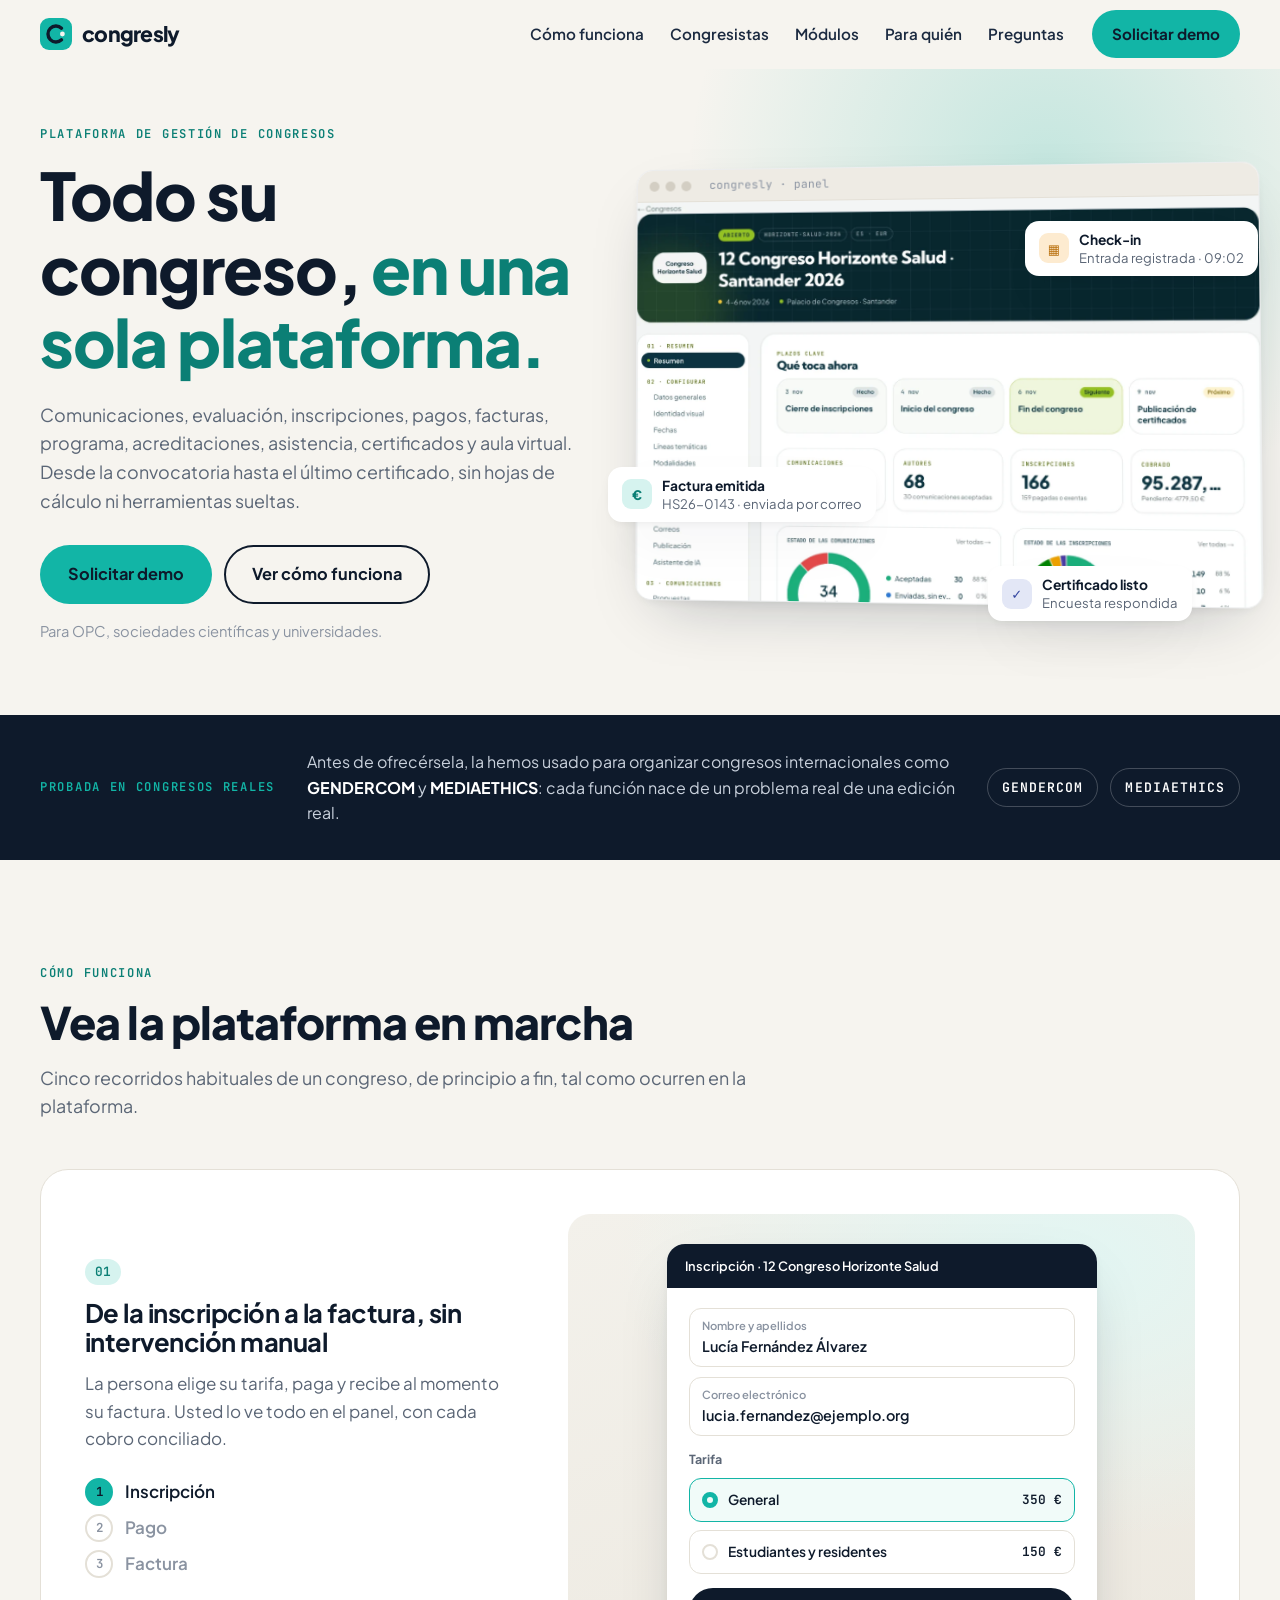
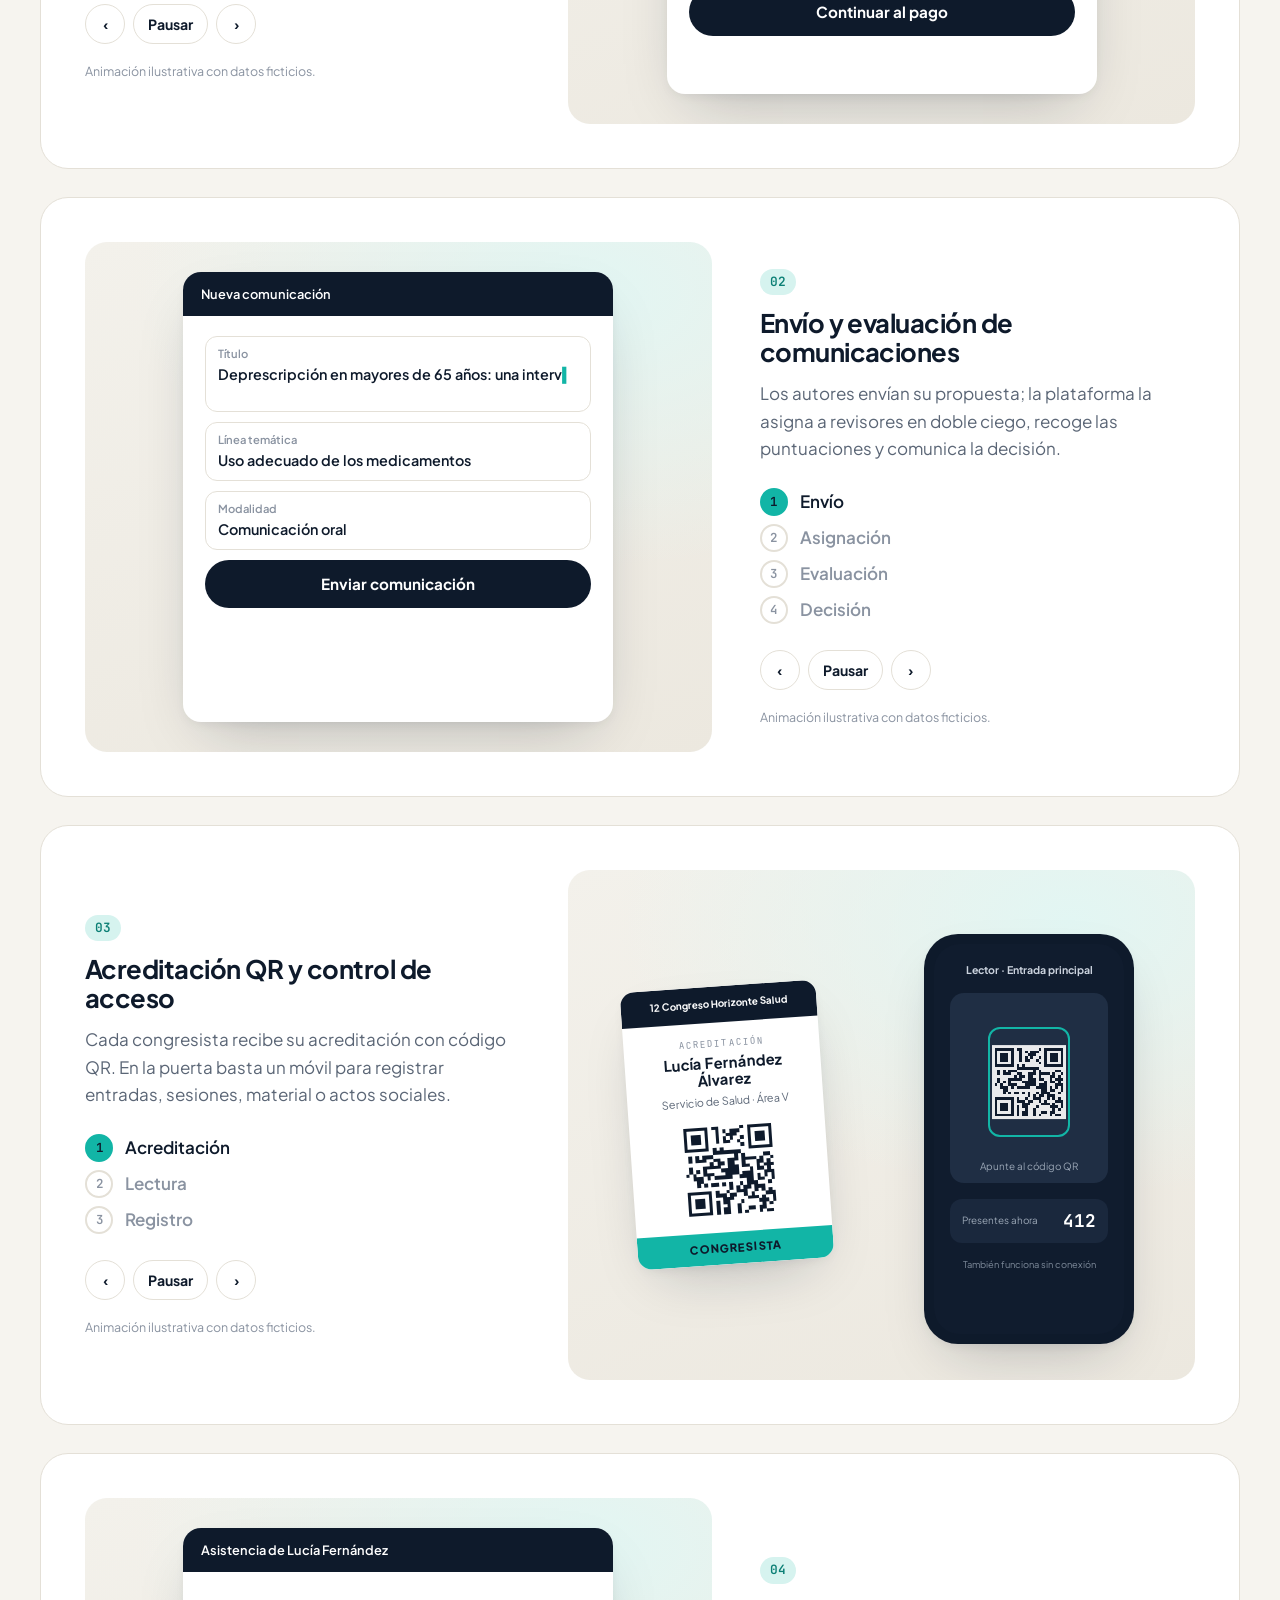
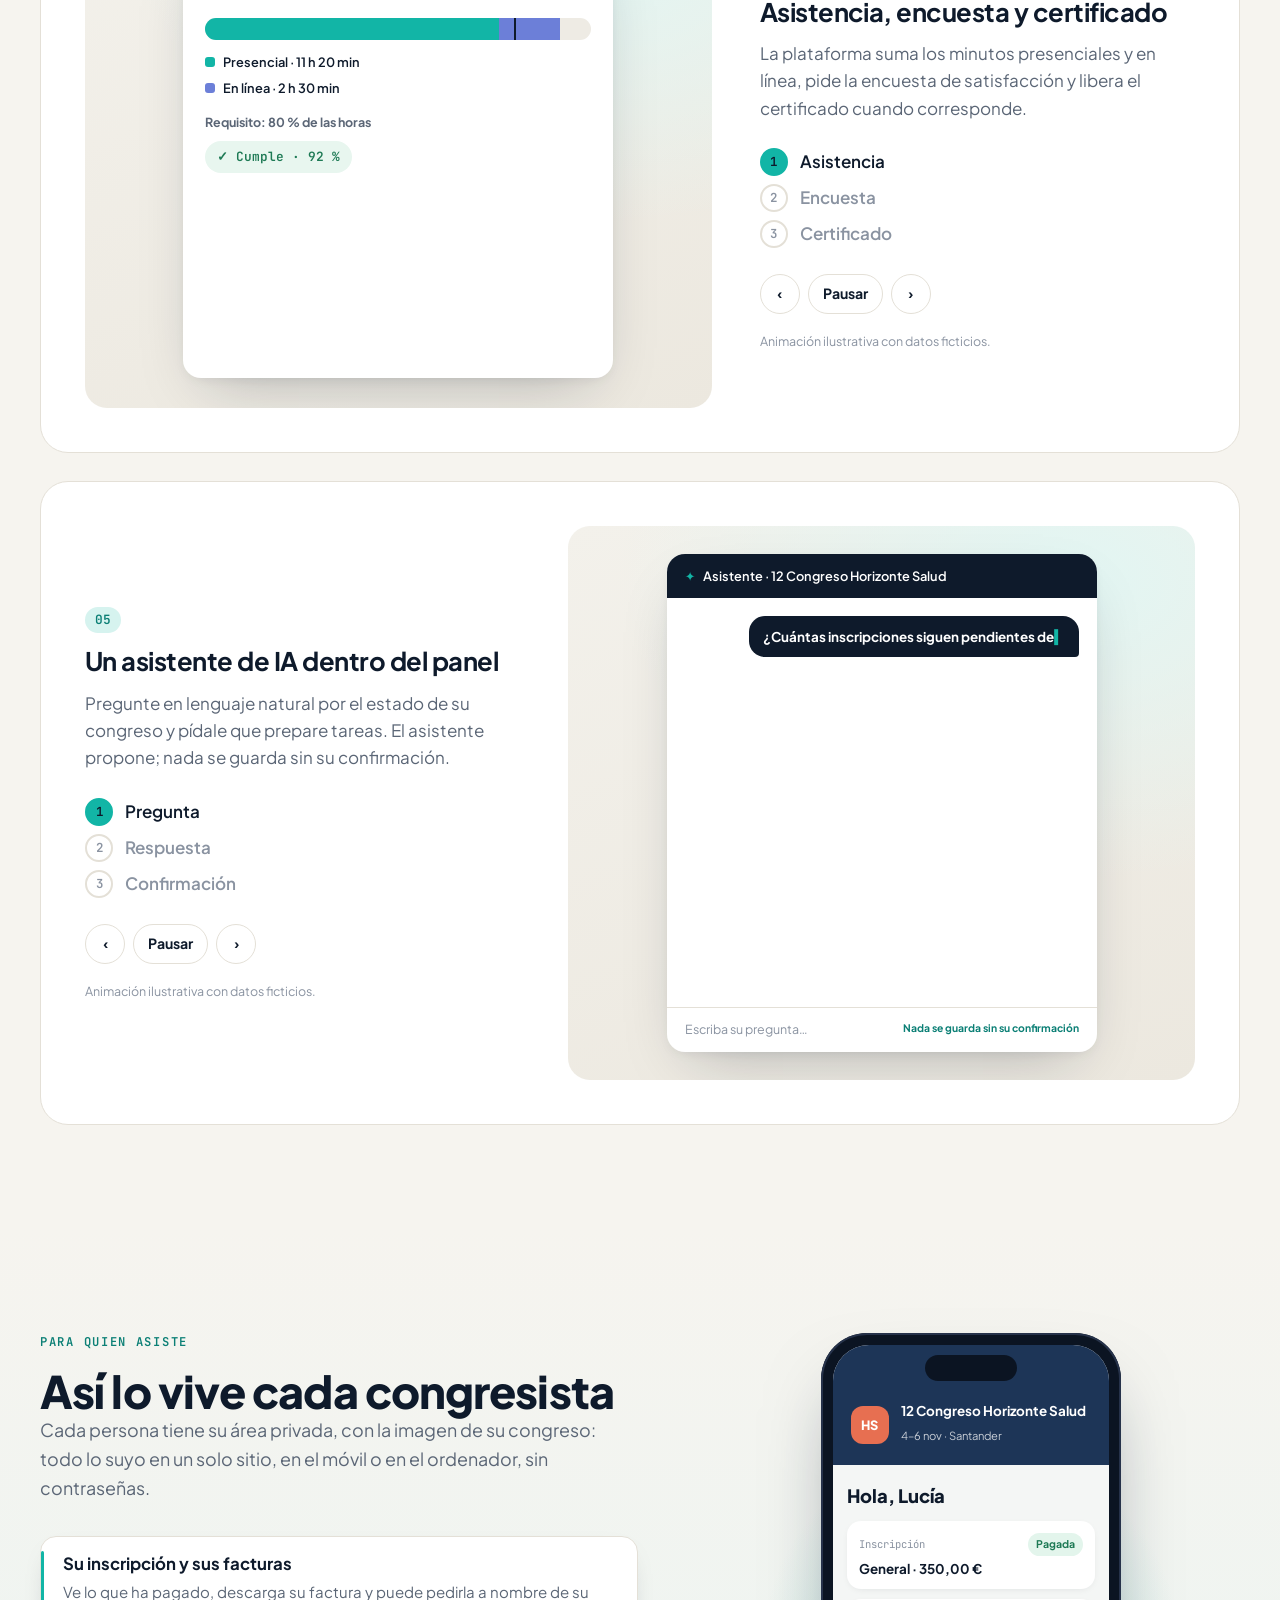
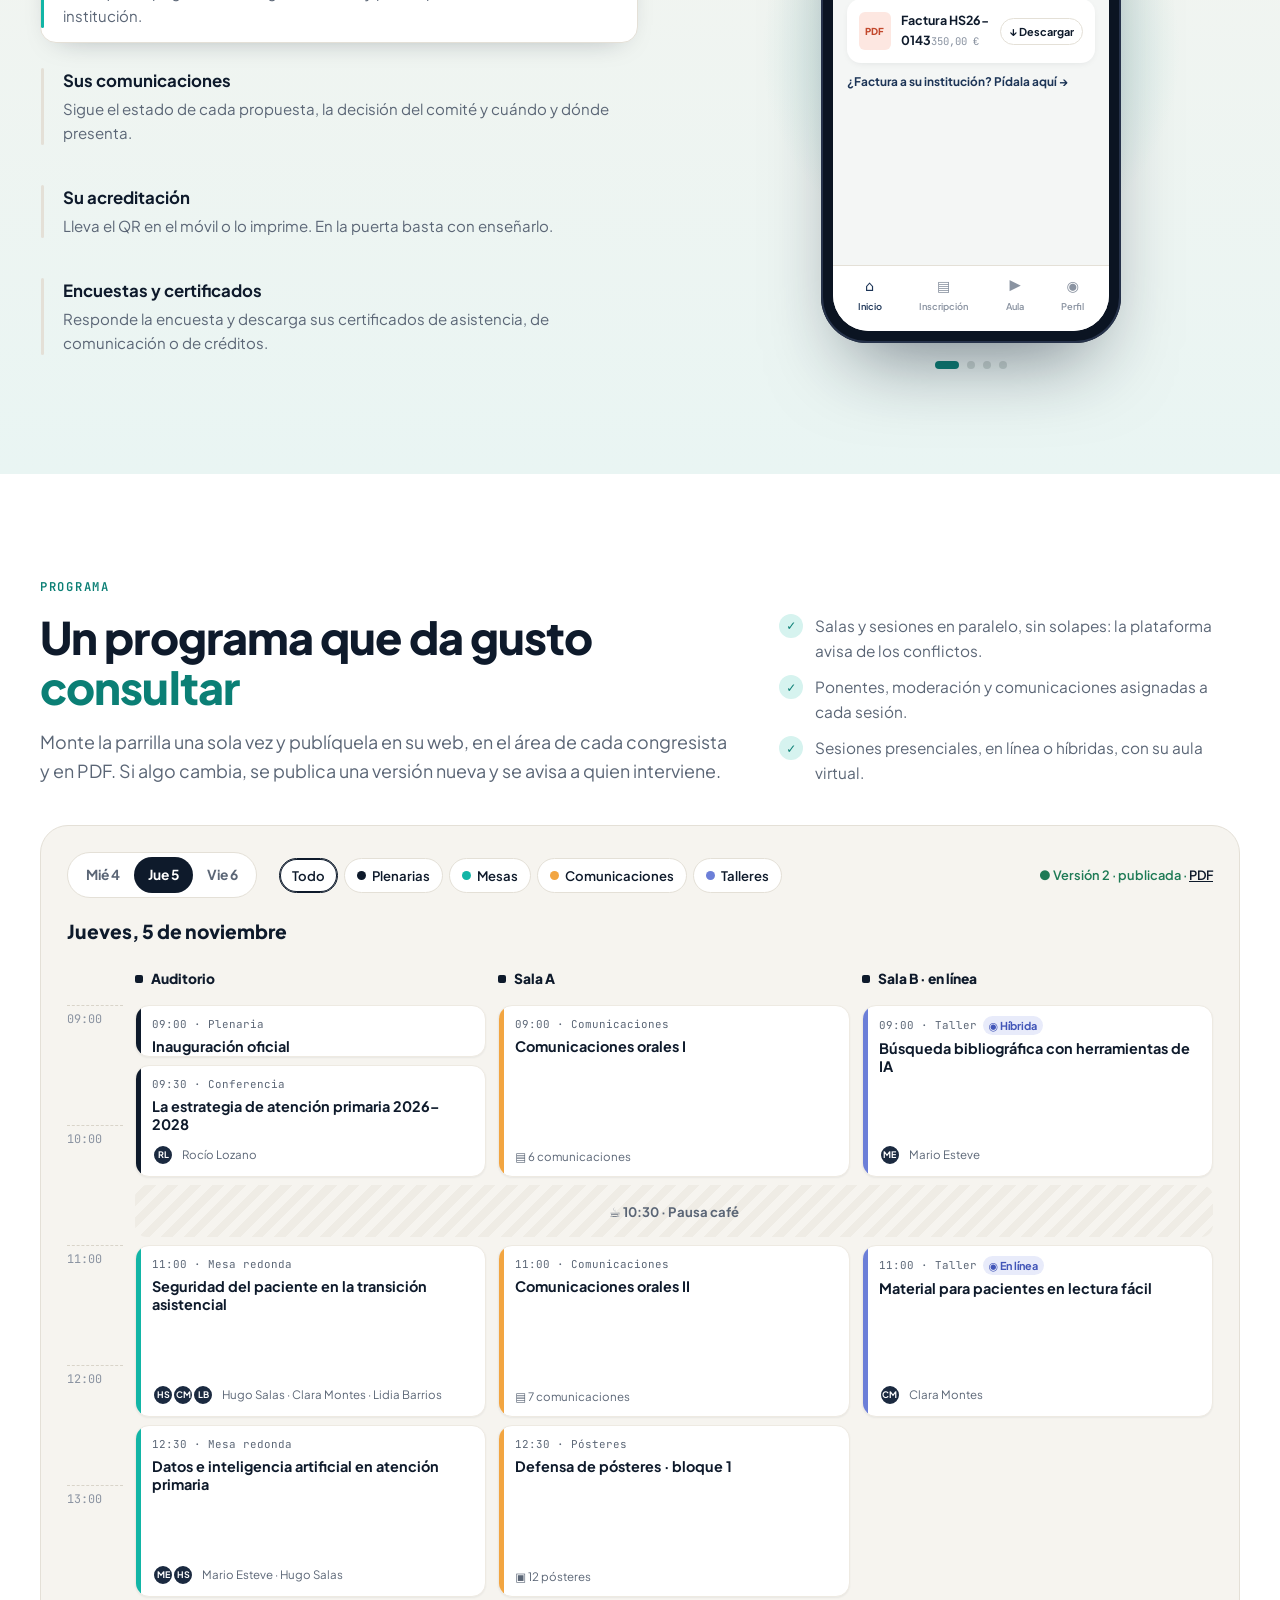
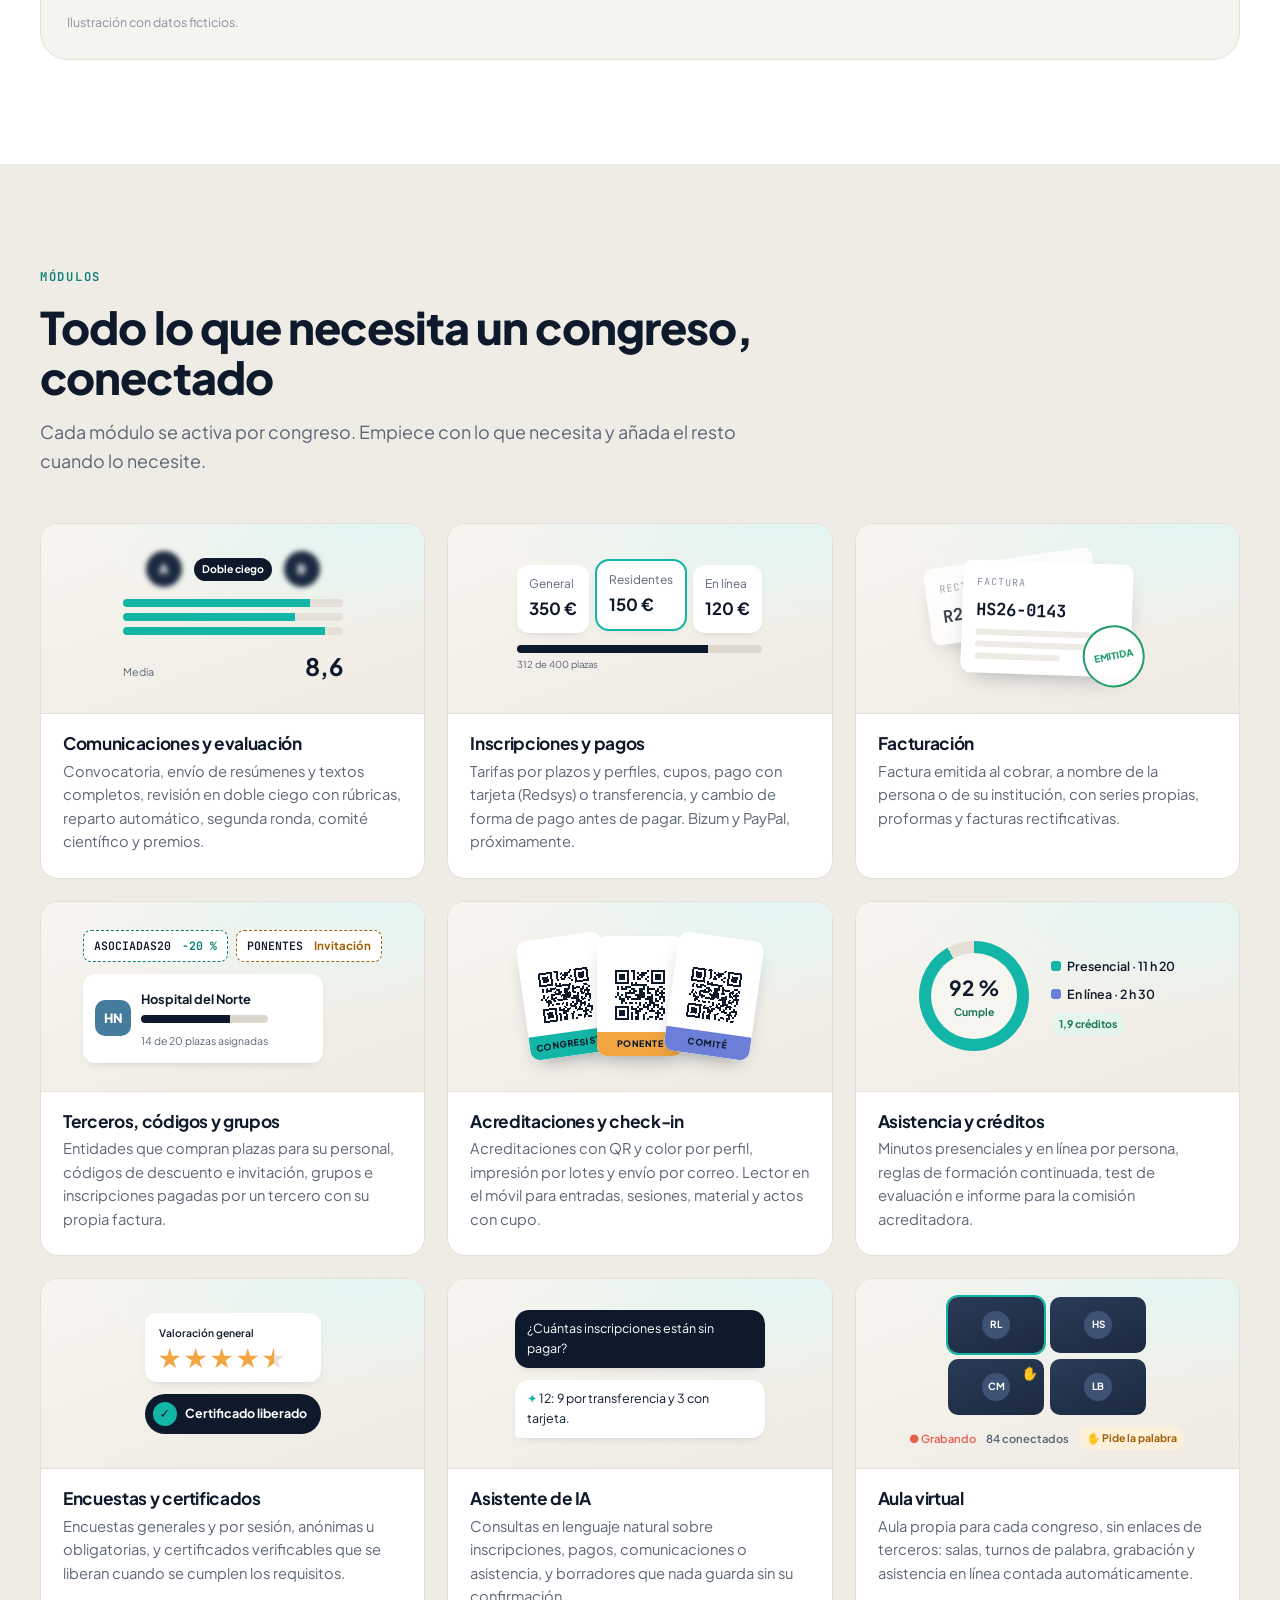
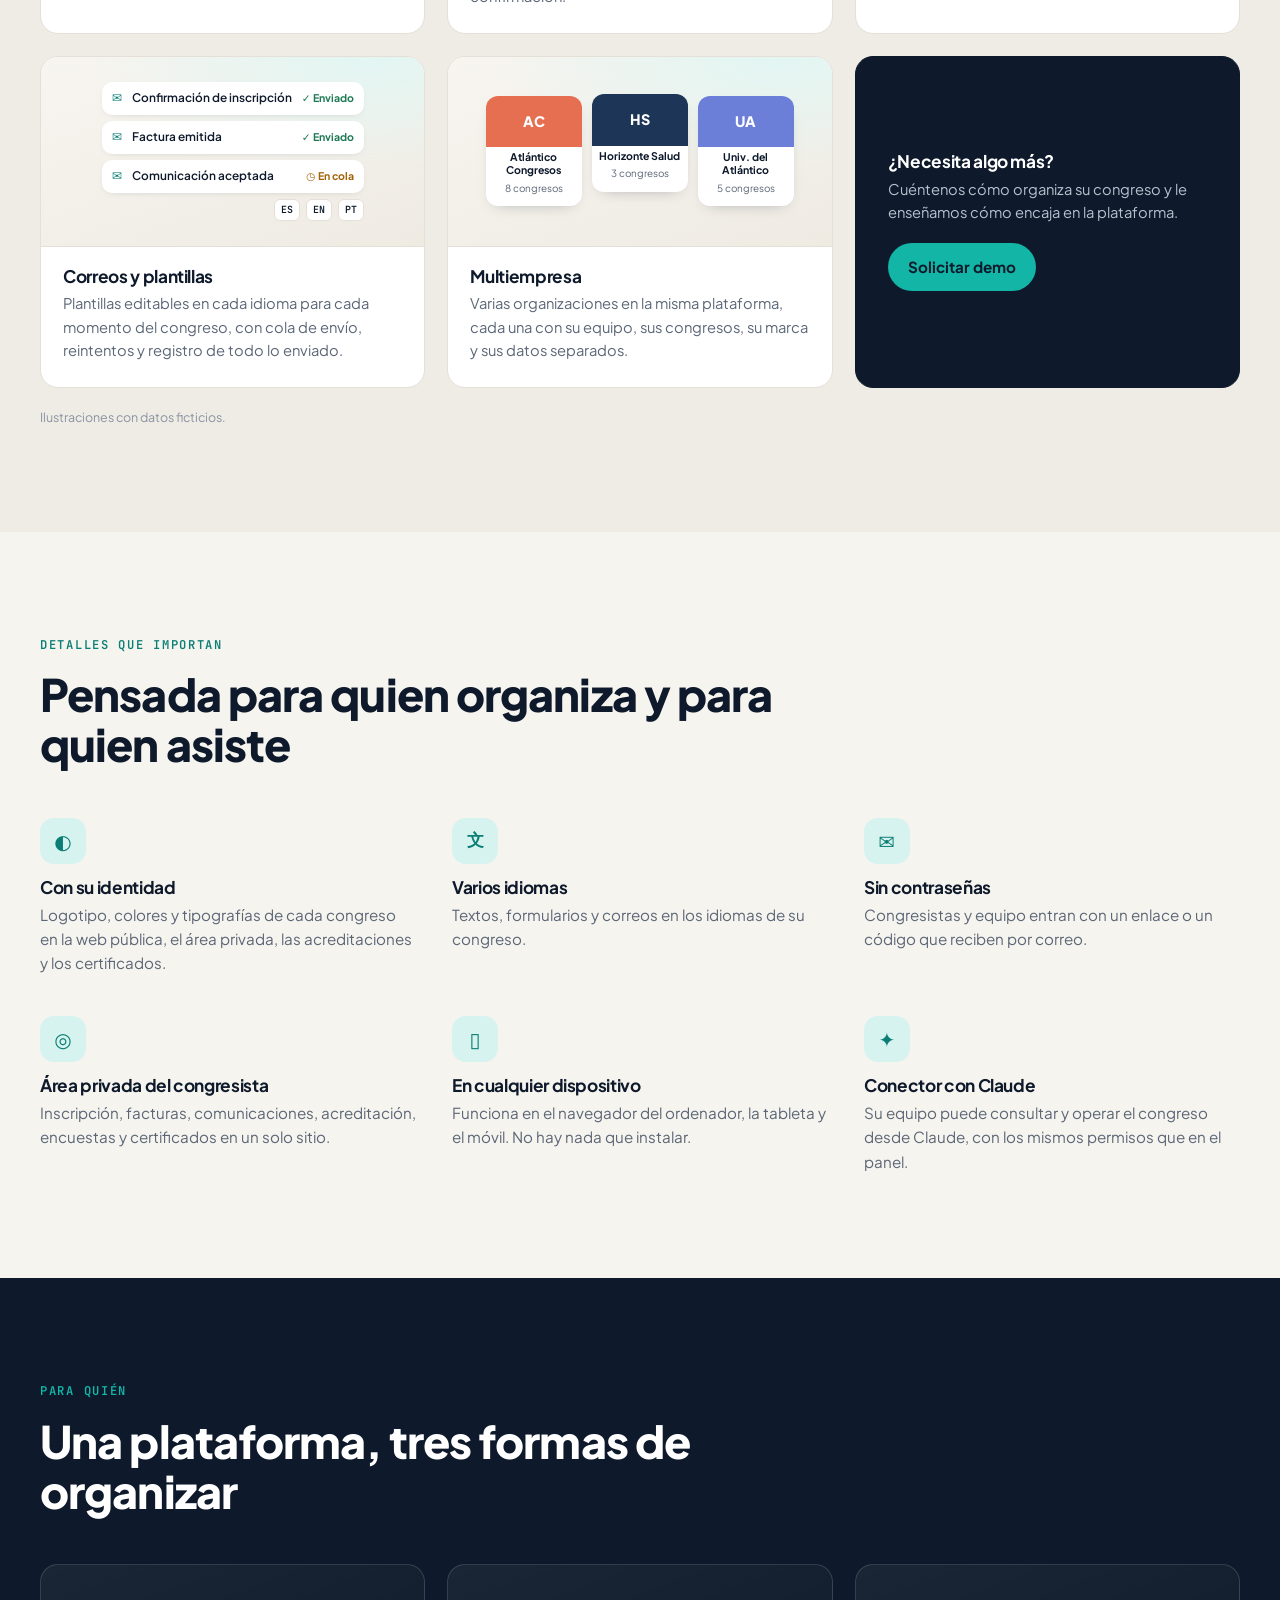
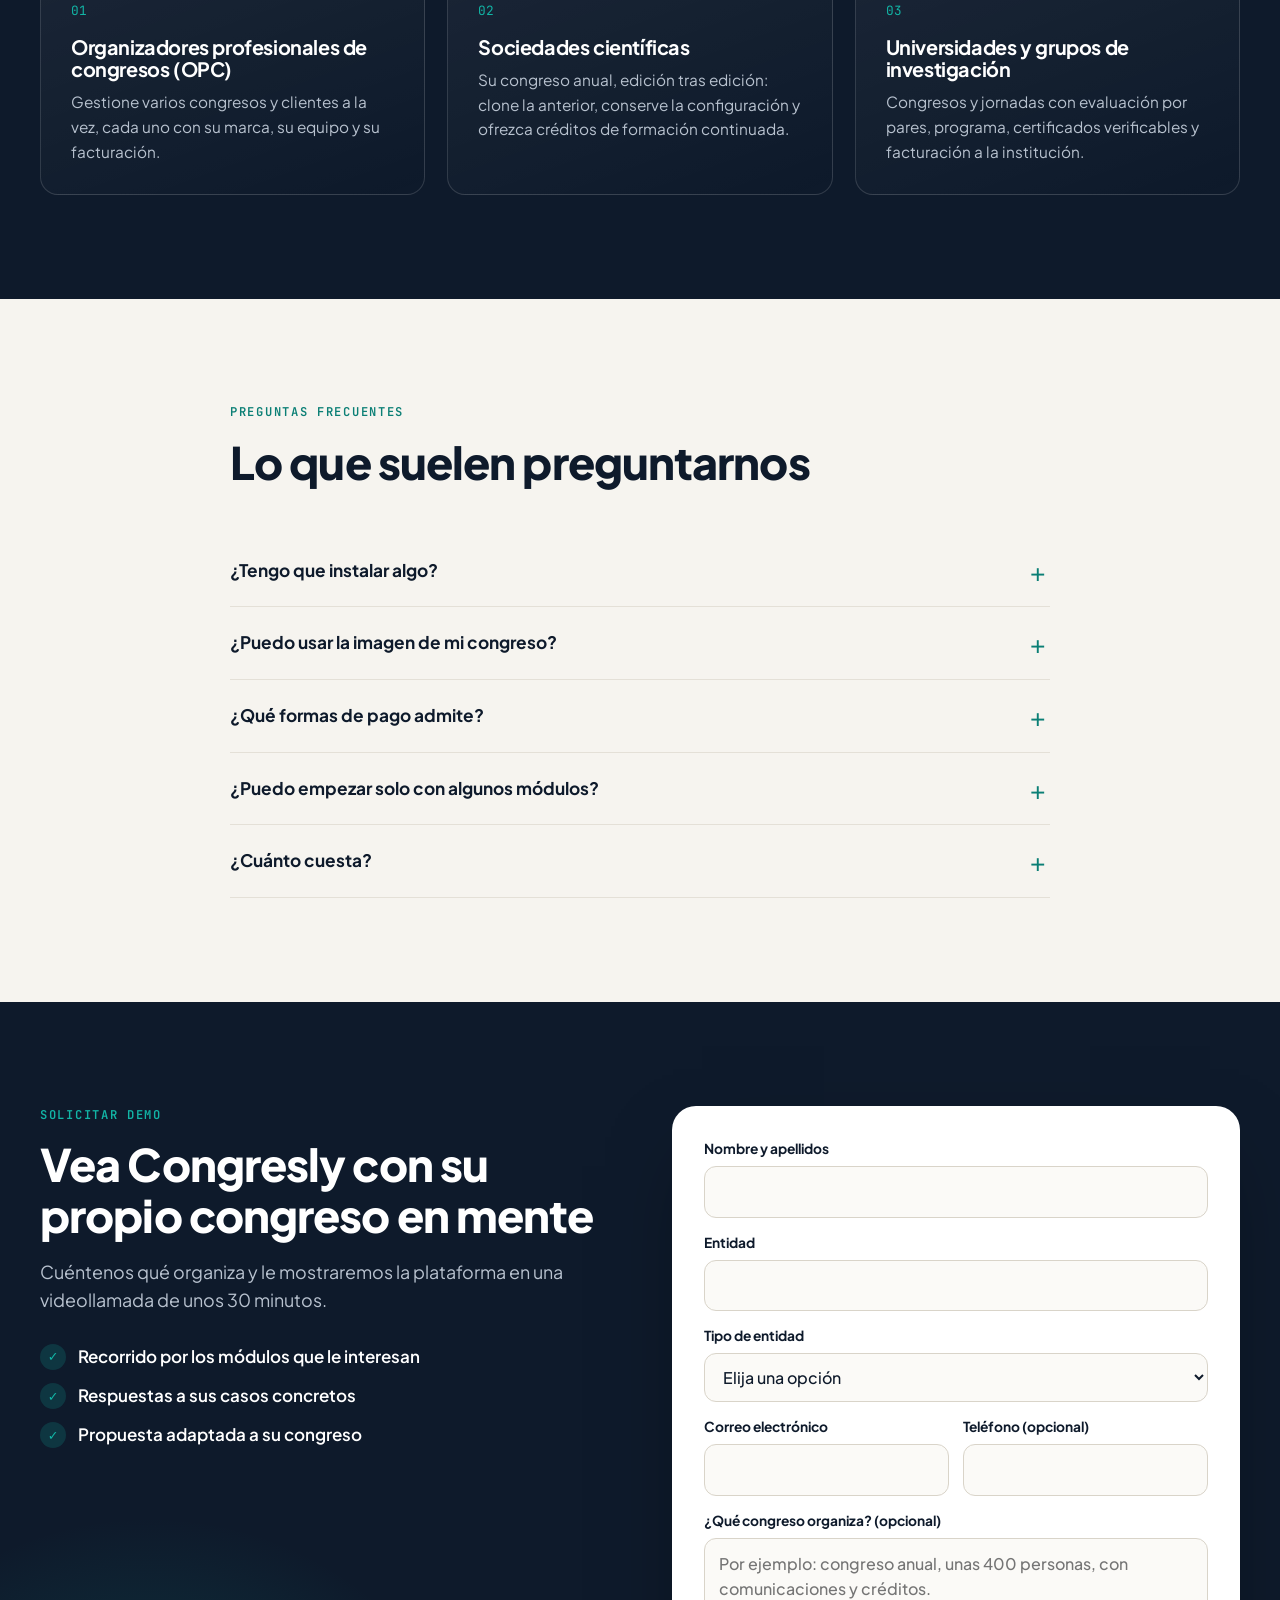
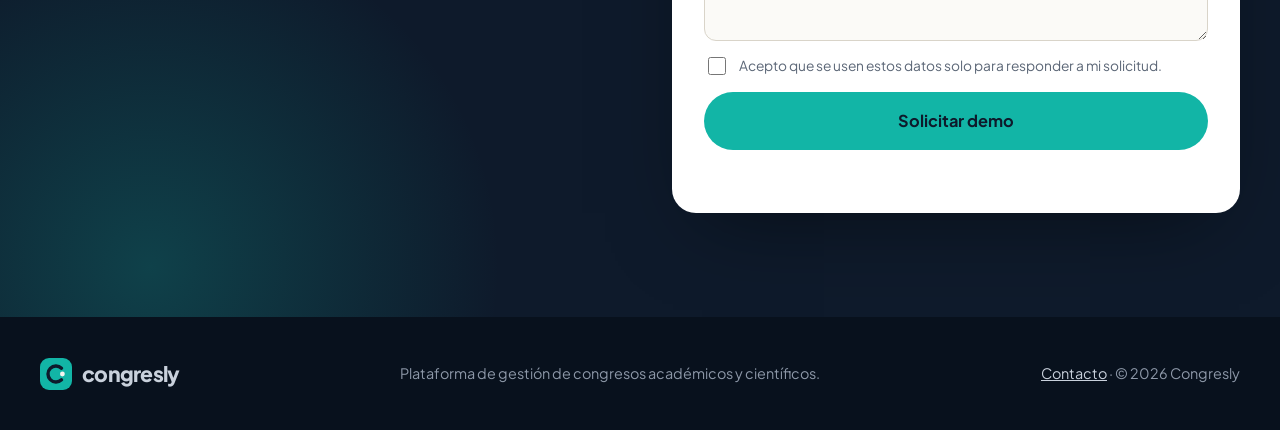
==== index.html @ 4faf9f3a "Web comercial de Congresly Página única estática para GitHub Pages en www.congresly.com: demos anima" ====
<!doctype html>
<html lang="es">
<head>
<meta charset="utf-8">
<meta name="viewport" content="width=device-width, initial-scale=1">
<title>Congresly · Plataforma de gestión de congresos académicos y científicos</title>
<meta name="description" content="Congresly reúne en una sola plataforma comunicaciones y evaluación, inscripciones, pagos, facturas, programa, acreditaciones QR, asistencia, encuestas, certificados y aula virtual. Solicite una demostración.">
<meta name="robots" content="index, follow, max-image-preview:large">
<link rel="canonical" href="https://www.congresly.com/">
<meta property="og:type" content="website">
<meta property="og:site_name" content="Congresly">
<meta property="og:locale" content="es_ES">
<meta property="og:title" content="Congresly · Todo su congreso, en una sola plataforma">
<meta property="og:description" content="Congresly reúne en una sola plataforma comunicaciones y evaluación, inscripciones, pagos, facturas, programa, acreditaciones QR, asistencia, encuestas, certificados y aula virtual. Solicite una demostración.">
<meta property="og:url" content="https://www.congresly.com/">
<meta property="og:image" content="https://www.congresly.com/og.png">
<meta property="og:image:width" content="1200">
<meta property="og:image:height" content="630">
<meta property="og:image:alt" content="Panel de Congresly con el resumen de un congreso">
<meta name="twitter:card" content="summary_large_image">
<meta name="theme-color" content="#0E1A2B">
<link rel="icon" href="favicon.svg" type="image/svg+xml">
<link rel="icon" href="favicon-32.png" sizes="32x32" type="image/png">
<link rel="apple-touch-icon" href="favicon-180.png">
<link rel="preconnect" href="https://fonts.googleapis.com">
<link rel="preconnect" href="https://fonts.gstatic.com" crossorigin>
<link href="https://fonts.googleapis.com/css2?family=Plus+Jakarta+Sans:wght@400;500;600;700;800&family=JetBrains+Mono:wght@500;600&display=swap" rel="stylesheet">
<link rel="stylesheet" href="estilos.css?v=20261104">
<script type="application/ld+json">
{"@context":"https://schema.org","@type":"SoftwareApplication","name":"Congresly","applicationCategory":"BusinessApplication","operatingSystem":"Web","description":"Congresly reúne en una sola plataforma comunicaciones y evaluación, inscripciones, pagos, facturas, programa, acreditaciones QR, asistencia, encuestas, certificados y aula virtual. Solicite una demostración.","url":"https://www.congresly.com/"}
</script>
</head>
<body>
<a class="saltar" href="#contenido">Ir al contenido</a>

<!-- ============ CABECERA ============ -->
<header class="cabecera" id="cabecera">
  <div class="envoltura cabecera__fila">
    <a class="marca" href="#" aria-label="Congresly, inicio">
      <svg class="marca__icono" viewBox="0 0 32 32" aria-hidden="true"><use href="#logo"/></svg>
      <span class="marca__nombre">congresly</span>
    </a>
    <nav class="menu" id="menu" aria-label="Principal">
      <a href="#como">Cómo funciona</a>
      <a href="#congresista">Congresistas</a>
      <a href="#modulos">Módulos</a>
      <a href="#para-quien">Para quién</a>
      <a href="#preguntas">Preguntas</a>
      <a class="boton boton--acento menu__cta" href="#demo">Solicitar demo</a>
    </nav>
    <a class="boton boton--acento cabecera__cta" href="#demo">Solicitar demo</a>
    <button class="hamburguesa" id="hamburguesa" aria-controls="menu" aria-expanded="false" data-abrir="Abrir el menú" data-cerrar="Cerrar el menú" aria-label="Abrir el menú"><span></span><span></span></button>
  </div>
</header>

<main id="contenido">

<!-- ============ PORTADA ============ -->
<section class="portada">
  <div class="envoltura portada__rejilla">
    <div class="portada__texto">
      <p class="rotulo">Plataforma de gestión de congresos</p>
      <h1>Todo su congreso, <em>en una sola plataforma.</em></h1>
      <p class="entradilla">Comunicaciones, evaluación, inscripciones, pagos, facturas, programa, acreditaciones, asistencia, certificados y aula virtual. Desde la convocatoria hasta el último certificado, sin hojas de cálculo ni herramientas sueltas.</p>
      <div class="portada__botones">
        <a class="boton boton--acento boton--grande" href="#demo">Solicitar demo</a>
        <a class="boton boton--linea boton--grande" href="#como">Ver cómo funciona</a>
      </div>
      <p class="portada__nota">Para OPC, sociedades científicas y universidades.</p>
    </div>
    <div class="portada__visual">
      <figure class="navegador navegador--portada">
        <div class="navegador__barra" aria-hidden="true"><i></i><i></i><i></i><span>congresly · panel</span></div>
        <img src="img/panel-resumen.webp" width="1400" height="920" alt="Resumen de un congreso en el panel de Congresly: qué toca ahora, comunicaciones, inscripciones y cobros" fetchpriority="high">
      </figure>
      <div class="flotante flotante--1" aria-hidden="true"><b class="punto punto--ok"></b><div><strong>Factura emitida</strong><span>HS26-0143 · enviada por correo</span></div></div>
      <div class="flotante flotante--2" aria-hidden="true"><b class="punto punto--qr"></b><div><strong>Check-in</strong><span>Entrada registrada · 09:02</span></div></div>
      <div class="flotante flotante--3" aria-hidden="true"><b class="punto punto--cert"></b><div><strong>Certificado listo</strong><span>Encuesta respondida</span></div></div>
    </div>
  </div>
</section>

<!-- ============ PRUEBA REAL ============ -->
<section class="prueba">
  <div class="envoltura prueba__fila">
    <p class="rotulo rotulo--claro">Probada en congresos reales</p>
    <p class="prueba__texto">Antes de ofrecérsela, la hemos usado para organizar congresos internacionales como <strong>GENDERCOM</strong> y <strong>MEDIAETHICS</strong>: cada función nace de un problema real de una edición real.</p>
    <div class="prueba__nombres" aria-hidden="true"><span>GENDERCOM</span><span>MEDIAETHICS</span></div>
  </div>
</section>

<!-- ============ CÓMO FUNCIONA (mini-demostraciones) ============ -->
<section class="seccion" id="como">
  <div class="envoltura">
    <header class="seccion__cabeza">
      <p class="rotulo">Cómo funciona</p>
      <h2>Vea la plataforma en marcha</h2>
      <p class="entradilla">Cinco recorridos habituales de un congreso, de principio a fin, tal como ocurren en la plataforma.</p>
    </header>


    <div class="demos">
    <!-- Demo 1: inscripción → pago → factura -->
    <div class="demo" id="d1" data-pasos="3" data-tiempos="3800,4200,4400">
      <div class="demo__texto">
        <span class="demo__num">01</span><h3>De la inscripción a la factura, sin intervención manual</h3>
        <p>La persona elige su tarifa, paga y recibe al momento su factura. Usted lo ve todo en el panel, con cada cobro conciliado.</p>
        <ol class="demo__pasos"><li>Inscripción</li><li>Pago</li><li>Factura</li></ol>
        <div class="demo__mandos"><button class="mando" data-accion="anterior" aria-label="Paso anterior">‹</button><button class="mando mando--pausa" data-accion="pausa" data-pausa="Pausar" data-seguir="Reanudar">Pausar</button><button class="mando" data-accion="siguiente" aria-label="Paso siguiente">›</button></div>
        <p class="demo__aviso">Animación ilustrativa con datos ficticios.</p>
      </div>
      <div class="escenario" aria-hidden="true">
        <div class="ventana">
          <div class="ventana__cabeza">Inscripción · 12 Congreso Horizonte Salud</div>
          <div class="capa capa--p1">
            <label class="campo"><span>Nombre y apellidos</span><b class="escribe" data-texto="Lucía Fernández Álvarez"></b></label>
            <label class="campo"><span>Correo electrónico</span><b class="escribe" data-texto="lucia.fernandez@ejemplo.org" data-retraso="900"></b></label>
            <p class="campo__titulo">Tarifa</p>
            <div class="opciones">
              <div class="opcion opcion--elegida"><i></i>General<em>350 €</em></div>
              <div class="opcion"><i></i>Estudiantes y residentes<em>150 €</em></div>
            </div>
            <div class="boton boton--tinta boton--bloque pulsa">Continuar al pago</div>
          </div>
          <div class="capa capa--p2">
            <p class="campo__titulo">Forma de pago</p>
            <div class="pagos">
              <div class="pago pago--elegido"><span class="pago__icono pago__icono--tarjeta"></span>Tarjeta</div>
              <div class="pago"><span class="pago__icono pago__icono--bizum"></span>Bizum<small>Próximamente</small></div>
              <div class="pago"><span class="pago__icono pago__icono--paypal"></span>PayPal<small>Próximamente</small></div>
              <div class="pago"><span class="pago__icono pago__icono--banco"></span>Transferencia</div>
            </div>
            <div class="tarjeta-pago"><span>•••• •••• •••• 4242</span><span>12/28</span></div>
            <div class="total"><span>Total</span><strong>350,00 €</strong></div>
            <div class="boton boton--acento boton--bloque pago-boton"><span class="pago-boton__a">Pagar 350,00 €</span><span class="pago-boton__b"><i class="girar"></i>Procesando el pago…</span><span class="pago-boton__c">✓ Pago aceptado</span></div>
          </div>
          <div class="capa capa--p3">
            <div class="factura">
              <div class="factura__cabeza"><div><small>Factura</small><strong>HS26-0143</strong></div><span class="sello">Emitida automáticamente</span></div>
              <div class="factura__linea"><span>Inscripción · General</span><span>289,26 €</span></div>
              <div class="factura__linea factura__linea--suave"><span>Base imponible</span><span>289,26 €</span></div>
              <div class="factura__linea factura__linea--suave"><span>IVA 21 %</span><span>60,74 €</span></div>
              <div class="factura__linea factura__linea--total"><span>Total</span><span>350,00 €</span></div>
            </div>
            <p class="aviso-ok aparece" style="--r:.5s">✉ Enviada por correo a la congresista</p>
            <p class="aviso-ok aparece" style="--r:1.1s">◉ En el panel: inscripción pagada y conciliada</p>
          </div>
        </div>
      </div>
    </div>

    <!-- Demo 2: comunicaciones -->
    <div class="demo demo--inversa" id="d2" data-pasos="4" data-tiempos="3800,3200,3800,4200">
      <div class="demo__texto">
        <span class="demo__num">02</span><h3>Envío y evaluación de comunicaciones</h3>
        <p>Los autores envían su propuesta; la plataforma la asigna a revisores en doble ciego, recoge las puntuaciones y comunica la decisión.</p>
        <ol class="demo__pasos"><li>Envío</li><li>Asignación</li><li>Evaluación</li><li>Decisión</li></ol>
        <div class="demo__mandos"><button class="mando" data-accion="anterior" aria-label="Paso anterior">‹</button><button class="mando mando--pausa" data-accion="pausa" data-pausa="Pausar" data-seguir="Reanudar">Pausar</button><button class="mando" data-accion="siguiente" aria-label="Paso siguiente">›</button></div>
        <p class="demo__aviso">Animación ilustrativa con datos ficticios.</p>
      </div>
      <div class="escenario" aria-hidden="true">
        <div class="ventana">
          <div class="ventana__cabeza">Nueva comunicación</div>
          <div class="capa capa--p1">
            <label class="campo campo--alto"><span>Título</span><b class="escribe" data-texto="Deprescripción en mayores de 65 años: una intervención comunitaria"></b></label>
            <label class="campo"><span>Línea temática</span><b>Uso adecuado de los medicamentos</b></label>
            <label class="campo"><span>Modalidad</span><b>Comunicación oral</b></label>
            <div class="boton boton--tinta boton--bloque pulsa">Enviar comunicación</div>
          </div>
          <div class="capa capa--p2">
            <div class="ficha"><span class="etiqueta">Recibida · CO-027</span><strong>Deprescripción en mayores de 65 años: una intervención comunitaria</strong></div>
            <p class="campo__titulo">Asignación automática <span class="etiqueta etiqueta--tinta">Doble ciego</span></p>
            <div class="revisores">
              <div class="revisor aparece" style="--r:.4s"><i>A</i>Revisor A</div>
              <div class="revisor aparece" style="--r:.9s"><i>B</i>Revisora B</div>
            </div>
            <div class="flechas"><span></span><span></span></div>
          </div>
          <div class="capa capa--p3">
            <div class="ficha"><span class="etiqueta">CO-027</span><strong>Deprescripción en mayores de 65 años: una intervención comunitaria</strong></div>
            <div class="barras">
              <div class="barra"><span>Originalidad</span><i style="--v:86%"></i><b>8,5</b></div>
              <div class="barra"><span>Metodología</span><i style="--v:82%"></i><b>8,2</b></div>
              <div class="barra"><span>Relevancia</span><i style="--v:92%"></i><b>9,1</b></div>
            </div>
            <div class="total"><span>Media</span><strong>8,6</strong></div>
          </div>
          <div class="capa capa--p4">
            <div class="decision"><span class="decision__icono">✓</span><div><strong>Aceptada</strong><span>Comunicación oral · Sala A, jueves 10:30</span></div></div>
            <p class="aviso-ok aparece" style="--r:.6s">✉ Notificación enviada a los autores</p>
          </div>
        </div>
      </div>
    </div>

    <!-- Demo 3: acreditación QR -->
    <div class="demo" id="d3" data-pasos="3" data-tiempos="3400,3000,4600">
      <div class="demo__texto">
        <span class="demo__num">03</span><h3>Acreditación QR y control de acceso</h3>
        <p>Cada congresista recibe su acreditación con código QR. En la puerta basta un móvil para registrar entradas, sesiones, material o actos sociales.</p>
        <ol class="demo__pasos"><li>Acreditación</li><li>Lectura</li><li>Registro</li></ol>
        <div class="demo__mandos"><button class="mando" data-accion="anterior" aria-label="Paso anterior">‹</button><button class="mando mando--pausa" data-accion="pausa" data-pausa="Pausar" data-seguir="Reanudar">Pausar</button><button class="mando" data-accion="siguiente" aria-label="Paso siguiente">›</button></div>
        <p class="demo__aviso">Animación ilustrativa con datos ficticios.</p>
      </div>
      <div class="escenario escenario--qr" aria-hidden="true">
        <div class="acreditacion">
          <div class="acreditacion__franja">12 Congreso Horizonte Salud</div>
          <div class="acreditacion__cuerpo">
            <small>Acreditación</small>
            <strong>Lucía Fernández Álvarez</strong>
            <span>Servicio de Salud · Área V</span>
            <div class="qr"></div>
          </div>
          <div class="acreditacion__rol">Congresista</div>
        </div>
        <div class="movil">
          <div class="movil__pantalla">
            <div class="movil__cabeza">Lector · Entrada principal</div>
            <div class="visor"><div class="visor__marco"></div><div class="visor__linea"></div><div class="qr qr--peq"></div><p>Apunte al código QR</p></div>
            <div class="lectura-ok"><span>✓</span><strong>Entrada registrada</strong><small>Lucía Fernández · 09:02</small></div>
            <div class="contador"><small>Presentes ahora</small><b class="contador__a">412</b><b class="contador__b">413</b></div>
            <p class="movil__nota">También funciona sin conexión</p>
          </div>
        </div>
      </div>
    </div>

    <!-- Demo 4: asistencia → encuesta → certificado -->
    <div class="demo demo--inversa" id="d4" data-pasos="3" data-tiempos="3800,4000,4600">
      <div class="demo__texto">
        <span class="demo__num">04</span><h3>Asistencia, encuesta y certificado</h3>
        <p>La plataforma suma los minutos presenciales y en línea, pide la encuesta de satisfacción y libera el certificado cuando corresponde.</p>
        <ol class="demo__pasos"><li>Asistencia</li><li>Encuesta</li><li>Certificado</li></ol>
        <div class="demo__mandos"><button class="mando" data-accion="anterior" aria-label="Paso anterior">‹</button><button class="mando mando--pausa" data-accion="pausa" data-pausa="Pausar" data-seguir="Reanudar">Pausar</button><button class="mando" data-accion="siguiente" aria-label="Paso siguiente">›</button></div>
        <p class="demo__aviso">Animación ilustrativa con datos ficticios.</p>
      </div>
      <div class="escenario" aria-hidden="true">
        <div class="ventana">
          <div class="ventana__cabeza">Asistencia de Lucía Fernández</div>
          <div class="capa capa--p1">
            <div class="asistencia">
              <div class="asistencia__barra"><i class="asistencia__pres"></i><i class="asistencia__linea"></i><span class="asistencia__umbral"></span></div>
              <div class="leyenda"><span><i class="l-pres"></i>Presencial · 11 h 20 min</span><span><i class="l-lin"></i>En línea · 2 h 30 min</span></div>
              <p class="campo__titulo">Requisito: 80 % de las horas</p>
              <span class="etiqueta etiqueta--ok aparece" style="--r:2.2s">✓ Cumple · 92 %</span>
            </div>
          </div>
          <div class="capa capa--p2">
            <p class="campo__titulo">Encuesta de satisfacción <span class="etiqueta">Respuestas anónimas</span></p>
            <div class="pregunta"><span>Valoración general del congreso</span><div class="estrellas estrellas--1"><i></i><i></i><i></i><i></i><i></i></div></div>
            <div class="pregunta"><span>Utilidad para su práctica</span><div class="estrellas estrellas--2"><i></i><i></i><i></i><i></i><i></i></div></div>
            <div class="boton boton--tinta boton--bloque pulsa pulsa--tarde">Enviar respuestas</div>
          </div>
          <div class="capa capa--p3">
            <div class="certificado">
              <div class="certificado__sello">✓</div>
              <strong>Certificado de asistencia</strong>
              <span>12 Congreso Horizonte Salud · 4 al 6 de noviembre</span>
              <div class="certificado__estado"><s>Responda antes la encuesta</s></div>
              <div class="boton boton--acento boton--bloque aparece" style="--r:.8s">↓ Descargar certificado (PDF)</div>
              <small class="aparece" style="--r:1.2s">Con código de verificación</small>
            </div>
          </div>
        </div>
      </div>
    </div>

    <!-- Demo 5: asistente de IA -->
    <div class="demo" id="d5" data-pasos="3" data-tiempos="3600,4400,5200">
      <div class="demo__texto">
        <span class="demo__num">05</span><h3>Un asistente de IA dentro del panel</h3>
        <p>Pregunte en lenguaje natural por el estado de su congreso y pídale que prepare tareas. El asistente propone; nada se guarda sin su confirmación.</p>
        <ol class="demo__pasos"><li>Pregunta</li><li>Respuesta</li><li>Confirmación</li></ol>
        <div class="demo__mandos"><button class="mando" data-accion="anterior" aria-label="Paso anterior">‹</button><button class="mando mando--pausa" data-accion="pausa" data-pausa="Pausar" data-seguir="Reanudar">Pausar</button><button class="mando" data-accion="siguiente" aria-label="Paso siguiente">›</button></div>
        <p class="demo__aviso">Animación ilustrativa con datos ficticios.</p>
      </div>
      <div class="escenario" aria-hidden="true">
        <div class="ventana ventana--chat">
          <div class="ventana__cabeza"><span class="destello">✦</span> Asistente · 12 Congreso Horizonte Salud</div>
          <div class="chat">
            <div class="burbuja burbuja--yo"><b class="escribe" data-texto="¿Cuántas inscripciones siguen pendientes de pago?"></b></div>
            <div class="burbuja burbuja--ia burbuja--r1"><span class="puntos"><i></i><i></i><i></i></span><p>Hay <strong>12 inscripciones pendientes</strong>: 9 por transferencia y 3 con tarjeta sin completar. La más antigua es de hace 18 días.</p></div>
            <div class="burbuja burbuja--ia burbuja--r2"><p>¿Quiere que prepare un borrador de correo para recordar el pago a estas 12 personas?</p>
              <div class="accion"><span>Borrador: «Recordatorio de pago»</span><div><em class="accion__no">Cancelar</em><em class="accion__si">Guardar borrador</em></div></div>
            </div>
            <div class="burbuja burbuja--ok">✓ Borrador guardado en Correos, listo para que lo revise.</div>
          </div>
          <div class="chat__entrada"><span>Escriba su pregunta…</span><small>Nada se guarda sin su confirmación</small></div>
        </div>
      </div>
    </div>
    </div>
  </div>
</section>

<!-- ============ ASÍ LO VIVE EL CONGRESISTA ============ -->
<section class="seccion seccion--persona" id="congresista">
  <div class="envoltura persona">
    <div class="persona__texto">
      <p class="rotulo">Para quien asiste</p>
      <h2>Así lo vive cada congresista</h2>
      <p class="entradilla">Cada persona tiene su área privada, con la imagen de su congreso: todo lo suyo en un solo sitio, en el móvil o en el ordenador, sin contraseñas.</p>
      <ol class="persona__lista" id="persona-lista">
        <li><button type="button" data-pantalla="1" aria-pressed="true"><strong>Su inscripción y sus facturas</strong><span>Ve lo que ha pagado, descarga su factura y puede pedirla a nombre de su institución.</span></button></li>
        <li><button type="button" data-pantalla="2" aria-pressed="false"><strong>Sus comunicaciones</strong><span>Sigue el estado de cada propuesta, la decisión del comité y cuándo y dónde presenta.</span></button></li>
        <li><button type="button" data-pantalla="3" aria-pressed="false"><strong>Su acreditación</strong><span>Lleva el QR en el móvil o lo imprime. En la puerta basta con enseñarlo.</span></button></li>
        <li><button type="button" data-pantalla="4" aria-pressed="false"><strong>Encuestas y certificados</strong><span>Responde la encuesta y descarga sus certificados de asistencia, de comunicación o de créditos.</span></button></li>
      </ol>
    </div>
    <div class="persona__visual" aria-hidden="true">
      <div class="telefono" id="telefono" data-pantalla="1">
        <div class="telefono__isla"></div>
        <div class="telefono__pantalla">
          <div class="area-cab">
            <span class="area-cab__logo">HS</span>
            <div><strong>12 Congreso Horizonte Salud</strong><small>4–6 nov · Santander</small></div>
          </div>
          <div class="area-cuerpo">
            <!-- 1 · Inscripción y factura -->
            <div class="pant pant--1">
              <p class="area-hola">Hola, Lucía</p>
              <div class="tarj">
                <div class="tarj__fila"><small>Inscripción</small><span class="chip chip--ok">Pagada</span></div>
                <strong>General · 350,00 €</strong>
              </div>
              <div class="tarj tarj--doc">
                <span class="doc-ico">PDF</span>
                <div><strong>Factura HS26-0143</strong><small>350,00 €</small></div>
                <span class="mini-boton">↓ Descargar</span>
              </div>
              <p class="area-enlace">¿Factura a su institución? Pídala aquí →</p>
            </div>
            <!-- 2 · Comunicaciones -->
            <div class="pant pant--2">
              <p class="area-titulo">Mis comunicaciones</p>
              <div class="tarj">
                <div class="tarj__fila"><small>CO-027</small><span class="chip chip--ok">Aceptada</span></div>
                <strong>Deprescripción en mayores de 65 años: una intervención comunitaria</strong>
                <p class="tarj__nota">◷ Presenta el jueves 5 a las 11:20 · Sala A</p>
              </div>
              <div class="tarj">
                <div class="tarj__fila"><small>CO-031</small><span class="chip chip--espera">En evaluación</span></div>
                <strong>Talleres de inhaladores en asociaciones de pacientes</strong>
              </div>
            </div>
            <!-- 3 · Acreditación -->
            <div class="pant pant--3">
              <div class="pase">
                <div class="pase__cab">12 Congreso Horizonte Salud</div>
                <strong>Lucía Fernández Álvarez</strong>
                <small>Servicio de Salud · Área V</small>
                <div class="qr pase__qr"></div>
                <span class="pase__rol">Congresista</span>
              </div>
              <p class="area-enlace area-enlace--centro">Enséñelo en la puerta</p>
            </div>
            <!-- 4 · Encuesta y certificados -->
            <div class="pant pant--4">
              <p class="area-titulo">Certificados</p>
              <div class="tarj tarj--fila">
                <span>Encuesta de satisfacción</span><span class="chip chip--ok">✓ Respondida</span>
              </div>
              <div class="tarj tarj--doc"><span class="doc-ico doc-ico--cert">✓</span><div><strong>Certificado de asistencia</strong></div><span class="mini-boton">↓ PDF</span></div>
              <div class="tarj tarj--doc"><span class="doc-ico doc-ico--cert">✓</span><div><strong>Certificado de comunicación</strong></div><span class="mini-boton">↓ PDF</span></div>
              <div class="tarj tarj--doc"><span class="doc-ico doc-ico--cert">✓</span><div><strong>Créditos de formación continuada</strong></div><span class="mini-boton">↓ PDF</span></div>
            </div>
          </div>
          <nav class="area-nav"><span class="activo">⌂<small>Inicio</small></span><span>▤<small>Inscripción</small></span><span>▶<small>Aula</small></span><span>◉<small>Perfil</small></span></nav>
        </div>
      </div>
      <div class="persona__puntos"><i></i><i></i><i></i><i></i></div>
    </div>
  </div>
</section>

<!-- ============ PROGRAMA ============ -->
<section class="seccion seccion--programa" id="programa">
  <div class="envoltura">
    <div class="programa__cabeza">
      <header class="seccion__cabeza">
        <p class="rotulo">Programa</p>
        <h2>Un programa que da gusto <em>consultar</em></h2>
        <p class="entradilla">Monte la parrilla una sola vez y publíquela en su web, en el área de cada congresista y en PDF. Si algo cambia, se publica una versión nueva y se avisa a quien interviene.</p>
      </header>
      <ul class="programa__puntos">
        <li>Salas y sesiones en paralelo, sin solapes: la plataforma avisa de los conflictos.</li>
        <li>Ponentes, moderación y comunicaciones asignadas a cada sesión.</li>
        <li>Sesiones presenciales, en línea o híbridas, con su aula virtual.</li>
      </ul>
    </div>

    <div class="parrilla-marco">
      <div class="parrilla-barra">
        <div class="dias" aria-hidden="true"><span>Mié 4</span><span class="activo">Jue 5</span><span>Vie 6</span></div>
        <div class="filtros" id="filtros">
          <button type="button" data-filtro="" aria-pressed="true">Todo</button>
          <button type="button" data-filtro="plenaria" aria-pressed="false"><i class="t-plenaria"></i>Plenarias</button>
          <button type="button" data-filtro="mesa" aria-pressed="false"><i class="t-mesa"></i>Mesas</button>
          <button type="button" data-filtro="com" aria-pressed="false"><i class="t-com"></i>Comunicaciones</button>
          <button type="button" data-filtro="taller" aria-pressed="false"><i class="t-taller"></i>Talleres</button>
        </div>
        <span class="parrilla-version">● Versión 2 · publicada · <u>PDF</u></span>
      </div>
      <p class="parrilla-fecha">Jueves, 5 de noviembre</p>
      <div class="parrilla" id="parrilla">
        <div class="parrilla__sala" style="--c:2">Auditorio</div>
        <div class="parrilla__sala" style="--c:3">Sala A</div>
        <div class="parrilla__sala" style="--c:4">Sala B · en línea</div>
        <span class="hora" style="--f:2">09:00</span>
        <span class="hora" style="--f:4">10:00</span>
        <span class="hora" style="--f:6">11:00</span>
        <span class="hora" style="--f:8">12:00</span>
        <span class="hora" style="--f:10">13:00</span>

        <article class="ses ses--plenaria" data-tipo="plenaria" style="--c:2;--f:2;--h:1"><small>09:00 · Plenaria</small><strong>Inauguración oficial</strong><span class="ses__sala">Auditorio</span></article>
        <article class="ses ses--com" data-tipo="com" style="--c:3;--f:2;--h:3"><small>09:00 · Comunicaciones</small><strong>Comunicaciones orales I</strong><span class="ses__sala">Sala A</span><span class="ses__gente">▤ 6 comunicaciones</span></article>
        <article class="ses ses--taller" data-tipo="taller" style="--c:4;--f:2;--h:3"><small>09:00 · Taller <em class="ses__linea">◉ Híbrida</em></small><strong>Búsqueda bibliográfica con herramientas de IA</strong><span class="ses__sala">Sala B · en línea</span><span class="ses__gente"><i>ME</i>Mario Esteve</span></article>
        <article class="ses ses--plenaria" data-tipo="plenaria" style="--c:2;--f:3;--h:2"><small>09:30 · Conferencia</small><strong>La estrategia de atención primaria 2026–2028</strong><span class="ses__sala">Auditorio</span><span class="ses__gente"><i>RL</i>Rocío Lozano</span></article>
        <div class="ses-pausa" style="--f:5">☕ 10:30 · Pausa café</div>
        <article class="ses ses--mesa" data-tipo="mesa" style="--c:2;--f:6;--h:3"><small>11:00 · Mesa redonda</small><strong>Seguridad del paciente en la transición asistencial</strong><span class="ses__sala">Auditorio</span><span class="ses__gente"><i>HS</i><i>CM</i><i>LB</i>Hugo Salas · Clara Montes · Lidia Barrios</span></article>
        <article class="ses ses--com" data-tipo="com" style="--c:3;--f:6;--h:3"><small>11:00 · Comunicaciones</small><strong>Comunicaciones orales II</strong><span class="ses__sala">Sala A</span><span class="ses__gente">▤ 7 comunicaciones</span></article>
        <article class="ses ses--taller" data-tipo="taller" style="--c:4;--f:6;--h:3"><small>11:00 · Taller <em class="ses__linea">◉ En línea</em></small><strong>Material para pacientes en lectura fácil</strong><span class="ses__sala">Sala B · en línea</span><span class="ses__gente"><i>CM</i>Clara Montes</span></article>
        <article class="ses ses--mesa" data-tipo="mesa" style="--c:2;--f:9;--h:3"><small>12:30 · Mesa redonda</small><strong>Datos e inteligencia artificial en atención primaria</strong><span class="ses__sala">Auditorio</span><span class="ses__gente"><i>ME</i><i>HS</i>Mario Esteve · Hugo Salas</span></article>
        <article class="ses ses--com" data-tipo="com" style="--c:3;--f:9;--h:3"><small>12:30 · Pósteres</small><strong>Defensa de pósteres · bloque 1</strong><span class="ses__sala">Sala A</span><span class="ses__gente">▣ 12 pósteres</span></article>
      </div>
      <p class="demo__aviso">Ilustración con datos ficticios.</p>
    </div>
  </div>
</section>

<!-- ============ MÓDULOS ============ -->
<section class="seccion seccion--suave" id="modulos">
  <div class="envoltura">
    <header class="seccion__cabeza">
      <p class="rotulo">Módulos</p>
      <h2>Todo lo que necesita un congreso, conectado</h2>
      <p class="entradilla">Cada módulo se activa por congreso. Empiece con lo que necesita y añada el resto cuando lo necesite.</p>
    </header>
    <div class="modulos">

      <article class="modulo">
        <div class="vis vis--evaluacion" aria-hidden="true">
          <div class="vis-ciego"><span class="av av--borroso">A</span><span class="chip chip--tinta">Doble ciego</span><span class="av av--borroso">B</span></div>
          <div class="vis-barras"><i style="--v:85%"></i><i style="--v:78%"></i><i style="--v:92%"></i></div>
          <div class="vis-nota"><small>Media</small><b>8,6</b></div>
        </div>
        <div class="modulo__cuerpo"><h3>Comunicaciones y evaluación</h3><p>Convocatoria, envío de resúmenes y textos completos, revisión en doble ciego con rúbricas, reparto automático, segunda ronda, comité científico y premios.</p></div>
      </article>

      <article class="modulo">
        <div class="vis vis--inscripciones" aria-hidden="true">
          <div class="tarifas">
            <div class="tarifa"><span>General</span><b>350 €</b></div>
            <div class="tarifa tarifa--dest"><span>Residentes</span><b>150 €</b></div>
            <div class="tarifa"><span>En línea</span><b>120 €</b></div>
          </div>
          <div class="cupo"><i style="--v:78%"></i><small>312 de 400 plazas</small></div>
        </div>
        <div class="modulo__cuerpo"><h3>Inscripciones y pagos</h3><p>Tarifas por plazos y perfiles, cupos, pago con tarjeta (Redsys) o transferencia, y cambio de forma de pago antes de pagar. Bizum y PayPal, próximamente.</p></div>
      </article>

      <article class="modulo">
        <div class="vis vis--facturacion" aria-hidden="true">
          <div class="papel papel--atras"><small>Rectificativa</small><b>R26-0004</b></div>
          <div class="papel"><small>Factura</small><b>HS26-0143</b><i></i><i></i><i class="corta"></i><span class="sello-redondo">Emitida</span></div>
        </div>
        <div class="modulo__cuerpo"><h3>Facturación</h3><p>Factura emitida al cobrar, a nombre de la persona o de su institución, con series propias, proformas y facturas rectificativas.</p></div>
      </article>

      <article class="modulo">
        <div class="vis vis--terceros" aria-hidden="true">
          <div class="codigos"><span class="codigo">ASOCIADAS20 <b>−20 %</b></span><span class="codigo codigo--inv">PONENTES <b>Invitación</b></span></div>
          <div class="entidad"><span class="av av--entidad">HN</span><div><strong>Hospital del Norte</strong><div class="cupo cupo--peq"><i style="--v:70%"></i></div><small>14 de 20 plazas asignadas</small></div></div>
        </div>
        <div class="modulo__cuerpo"><h3>Terceros, códigos y grupos</h3><p>Entidades que compran plazas para su personal, códigos de descuento e invitación, grupos e inscripciones pagadas por un tercero con su propia factura.</p></div>
      </article>

      <article class="modulo">
        <div class="vis vis--acreditaciones" aria-hidden="true">
          <div class="mini-pase" style="--r:-8deg;--col:#12B5A6"><span class="qr"></span><small>Congresista</small></div>
          <div class="mini-pase" style="--r:0deg;--col:#F2A541"><span class="qr"></span><small>Ponente</small></div>
          <div class="mini-pase" style="--r:8deg;--col:#6C7FD8"><span class="qr"></span><small>Comité</small></div>
        </div>
        <div class="modulo__cuerpo"><h3>Acreditaciones y check-in</h3><p>Acreditaciones con QR y color por perfil, impresión por lotes y envío por correo. Lector en el móvil para entradas, sesiones, material y actos con cupo.</p></div>
      </article>

      <article class="modulo">
        <div class="vis vis--asistencia" aria-hidden="true">
          <div class="anillo" style="--v:92"><b>92 %</b><small>Cumple</small></div>
          <div class="asis-datos">
            <span><i class="l-pres"></i>Presencial · 11 h 20</span>
            <span><i class="l-lin"></i>En línea · 2 h 30</span>
            <span class="chip chip--ok">1,9 créditos</span>
          </div>
        </div>
        <div class="modulo__cuerpo"><h3>Asistencia y créditos</h3><p>Minutos presenciales y en línea por persona, reglas de formación continuada, test de evaluación e informe para la comisión acreditadora.</p></div>
      </article>

      <article class="modulo">
        <div class="vis vis--encuestas" aria-hidden="true">
          <div class="enc"><small>Valoración general</small><div class="estrellas estrellas--fijas"><i></i><i></i><i></i><i></i><i class="media"></i></div></div>
          <div class="cert-mini"><span>✓</span>Certificado liberado</div>
        </div>
        <div class="modulo__cuerpo"><h3>Encuestas y certificados</h3><p>Encuestas generales y por sesión, anónimas u obligatorias, y certificados verificables que se liberan cuando se cumplen los requisitos.</p></div>
      </article>

      <article class="modulo">
        <div class="vis vis--asistente" aria-hidden="true">
          <div class="mini-burbuja mini-burbuja--yo">¿Cuántas inscripciones están sin pagar?</div>
          <div class="mini-burbuja"><span class="destello">✦</span> 12: 9 por transferencia y 3 con tarjeta.</div>
        </div>
        <div class="modulo__cuerpo"><h3>Asistente de IA</h3><p>Consultas en lenguaje natural sobre inscripciones, pagos, comunicaciones o asistencia, y borradores que nada guarda sin su confirmación.</p></div>
      </article>

      <article class="modulo">
        <div class="vis vis--aula" aria-hidden="true">
          <div class="videos">
            <span class="video video--habla"><b>RL</b></span>
            <span class="video"><b>HS</b></span>
            <span class="video"><b>CM</b><em class="mano">✋</em></span>
            <span class="video"><b>LB</b></span>
          </div>
          <div class="aula-pie"><span class="rec">● Grabando</span><span>84 conectados</span><span class="chip chip--ambar">✋ Pide la palabra</span></div>
        </div>
        <div class="modulo__cuerpo"><h3>Aula virtual</h3><p>Aula propia para cada congreso, sin enlaces de terceros: salas, turnos de palabra, grabación y asistencia en línea contada automáticamente.</p></div>
      </article>

      <article class="modulo">
        <div class="vis vis--correos" aria-hidden="true">
          <div class="correo"><span class="sobre">✉</span><span>Confirmación de inscripción</span><em class="ok">✓ Enviado</em></div>
          <div class="correo"><span class="sobre">✉</span><span>Factura emitida</span><em class="ok">✓ Enviado</em></div>
          <div class="correo"><span class="sobre">✉</span><span>Comunicación aceptada</span><em class="cola">◷ En cola</em></div>
          <div class="idiomas"><span>ES</span><span>EN</span><span>PT</span></div>
        </div>
        <div class="modulo__cuerpo"><h3>Correos y plantillas</h3><p>Plantillas editables en cada idioma para cada momento del congreso, con cola de envío, reintentos y registro de todo lo enviado.</p></div>
      </article>

      <article class="modulo">
        <div class="vis vis--multiempresa" aria-hidden="true">
          <div class="org" style="--col:#E76F51"><span>AC</span><small>Atlántico Congresos</small><em>8 congresos</em></div>
          <div class="org" style="--col:#1D3557"><span>HS</span><small>Horizonte Salud</small><em>3 congresos</em></div>
          <div class="org" style="--col:#6C7FD8"><span>UA</span><small>Univ. del Atlántico</small><em>5 congresos</em></div>
        </div>
        <div class="modulo__cuerpo"><h3>Multiempresa</h3><p>Varias organizaciones en la misma plataforma, cada una con su equipo, sus congresos, su marca y sus datos separados.</p></div>
      </article>

      <article class="modulo modulo--mas">
        <div class="modulo__cuerpo"><h3>¿Necesita algo más?</h3><p>Cuéntenos cómo organiza su congreso y le enseñamos cómo encaja en la plataforma.</p><a class="boton boton--acento" href="#demo">Solicitar demo</a></div>
      </article>

    </div>
    <p class="demo__aviso modulos__aviso">Ilustraciones con datos ficticios.</p>
  </div>
</section>

<!-- ============ DETALLES ============ -->
<section class="seccion" id="producto">
  <div class="envoltura">
    <header class="seccion__cabeza">
      <p class="rotulo">Detalles que importan</p>
      <h2>Pensada para quien organiza y para quien asiste</h2>
    </header>
    <ul class="detalles">
      <li><span class="detalles__icono" data-icono="marca"></span><h3>Con su identidad</h3><p>Logotipo, colores y tipografías de cada congreso en la web pública, el área privada, las acreditaciones y los certificados.</p></li>
      <li><span class="detalles__icono" data-icono="idiomas"></span><h3>Varios idiomas</h3><p>Textos, formularios y correos en los idiomas de su congreso.</p></li>
      <li><span class="detalles__icono" data-icono="llave"></span><h3>Sin contraseñas</h3><p>Congresistas y equipo entran con un enlace o un código que reciben por correo.</p></li>
      <li><span class="detalles__icono" data-icono="persona"></span><h3>Área privada del congresista</h3><p>Inscripción, facturas, comunicaciones, acreditación, encuestas y certificados en un solo sitio.</p></li>
      <li><span class="detalles__icono" data-icono="movil"></span><h3>En cualquier dispositivo</h3><p>Funciona en el navegador del ordenador, la tableta y el móvil. No hay nada que instalar.</p></li>
      <li><span class="detalles__icono" data-icono="enlace"></span><h3>Conector con Claude</h3><p>Su equipo puede consultar y operar el congreso desde Claude, con los mismos permisos que en el panel.</p></li>
    </ul>
  </div>
</section>

<!-- ============ PARA QUIÉN ============ -->
<section class="seccion seccion--tinta" id="para-quien">
  <div class="envoltura">
    <header class="seccion__cabeza">
      <p class="rotulo rotulo--claro">Para quién</p>
      <h2>Una plataforma, tres formas de organizar</h2>
    </header>
    <div class="perfiles">
      <article class="perfil"><span class="perfil__num">01</span><h3>Organizadores profesionales de congresos (OPC)</h3><p>Gestione varios congresos y clientes a la vez, cada uno con su marca, su equipo y su facturación.</p></article>
      <article class="perfil"><span class="perfil__num">02</span><h3>Sociedades científicas</h3><p>Su congreso anual, edición tras edición: clone la anterior, conserve la configuración y ofrezca créditos de formación continuada.</p></article>
      <article class="perfil"><span class="perfil__num">03</span><h3>Universidades y grupos de investigación</h3><p>Congresos y jornadas con evaluación por pares, programa, certificados verificables y facturación a la institución.</p></article>
    </div>
  </div>
</section>

<!-- ============ PREGUNTAS ============ -->
<section class="seccion" id="preguntas">
  <div class="envoltura envoltura--estrecha">
    <header class="seccion__cabeza">
      <p class="rotulo">Preguntas frecuentes</p>
      <h2>Lo que suelen preguntarnos</h2>
    </header>
    <div class="faq">
      <details><summary>¿Tengo que instalar algo?</summary><p>No. Congresly funciona en el navegador. El lector de acreditaciones también: basta un móvil con cámara.</p></details>
      <details><summary>¿Puedo usar la imagen de mi congreso?</summary><p>Sí. Cada congreso lleva su logotipo, sus colores y sus textos, tanto en lo que ve el congresista como en los documentos que recibe.</p></details>
      <details><summary>¿Qué formas de pago admite?</summary><p>Tarjeta a través de Redsys y transferencia bancaria, con factura automática en ambos casos. Bizum y PayPal estarán disponibles próximamente.</p></details>
      <details><summary>¿Puedo empezar solo con algunos módulos?</summary><p>Sí. Los módulos se activan por congreso: puede empezar, por ejemplo, con inscripciones y certificados, y añadir la evaluación o el aula virtual más adelante.</p></details>
      <details><summary>¿Cuánto cuesta?</summary><p>Depende del tamaño del congreso y de los módulos que necesite. En la demostración vemos su caso y le preparamos una propuesta.</p></details>
    </div>
  </div>
</section>

<!-- ============ SOLICITAR DEMO ============ -->
<section class="seccion seccion--demo" id="demo">
  <div class="envoltura contacto">
    <div class="contacto__texto">
      <p class="rotulo rotulo--claro">Solicitar demo</p>
      <h2>Vea Congresly con su propio congreso en mente</h2>
      <p class="entradilla">Cuéntenos qué organiza y le mostraremos la plataforma en una videollamada de unos 30 minutos.</p>
      <ul class="lista-ok"><li>Recorrido por los módulos que le interesan</li><li>Respuestas a sus casos concretos</li><li>Propuesta adaptada a su congreso</li></ul>
    </div>
    <form class="formulario" id="formulario" novalidate data-destino="info@intracom.es" data-asunto="Solicitud de demo de Congresly">
      <label class="f-campo"><span>Nombre y apellidos</span><input name="nombre" autocomplete="name" required></label>
      <label class="f-campo"><span>Entidad</span><input name="entidad" autocomplete="organization" required></label>
      <label class="f-campo"><span>Tipo de entidad</span>
        <select name="tipo" required>
          <option value="">Elija una opción</option>
          <option>Organizador profesional de congresos (OPC)</option>
          <option>Sociedad científica</option>
          <option>Universidad o grupo de investigación</option>
          <option>Otra</option>
        </select>
      </label>
      <div class="f-doble">
        <label class="f-campo"><span>Correo electrónico</span><input name="correo" type="email" autocomplete="email" required></label>
        <label class="f-campo"><span>Teléfono (opcional)</span><input name="telefono" type="tel" autocomplete="tel"></label>
      </div>
      <label class="f-campo"><span>¿Qué congreso organiza? (opcional)</span><textarea name="mensaje" rows="3" placeholder="Por ejemplo: congreso anual, unas 400 personas, con comunicaciones y créditos."></textarea></label>
      <label class="f-check"><input type="checkbox" name="privacidad" required><span>Acepto que se usen estos datos solo para responder a mi solicitud.</span></label>
      <input class="f-trampa" name="web" tabindex="-1" autocomplete="off" aria-hidden="true">
      <button class="boton boton--acento boton--grande boton--bloque" type="submit">Solicitar demo</button>
      <p class="f-estado" role="status" data-error="Revise los campos marcados." data-gracias="Se abrirá su programa de correo con la solicitud preparada. Si no se abre, escríbanos a"></p>
    </form>
  </div>
</section>

</main>

<!-- ============ PIE ============ -->
<footer class="pie">
  <div class="envoltura pie__fila">
    <a class="marca marca--clara" href="#" aria-label="Congresly, inicio">
      <svg class="marca__icono" viewBox="0 0 32 32" aria-hidden="true"><use href="#logo"/></svg>
      <span class="marca__nombre">congresly</span>
    </a>
    <p>Plataforma de gestión de congresos académicos y científicos.</p>
    <p><a href="#demo">Contacto</a> · © 2026 Congresly</p>
  </div>
</footer>


<svg width="0" height="0" style="position:absolute" aria-hidden="true">
  <symbol id="logo" viewBox="0 0 32 32">
    <rect width="32" height="32" rx="9" fill="#12B5A6"/>
    <path d="M21.5 10.2A8 8 0 1 0 21.5 21.8" fill="none" stroke="#0E1A2B" stroke-width="3.4" stroke-linecap="round"/>
    <circle cx="22.4" cy="16" r="2.4" fill="#F6F4EF"/>
  </symbol>
</svg>

<script src="web.js?v=20261104" defer></script>
</body>
</html>
---- estilos.css ----
/* Congresly · estilos de la web comercial */
:root {
  --tinta: #0E1A2B;
  --tinta-2: #1B2A40;
  --papel: #F6F4EF;
  --blanco: #FFFFFF;
  --acento: #12B5A6;
  --acento-osc: #0B7F75;
  --acento-claro: #D6F3EF;
  --ambar: #F2A541;
  --rojo: #E5604D;
  --gris: #5B6676;
  --gris-claro: #8A93A1;
  --linea: #E4E0D7;
  --sombra: 0 24px 60px -24px rgba(14, 26, 43, .28), 0 4px 14px -6px rgba(14, 26, 43, .12);
  --radio: 18px;
  --sans: "Plus Jakarta Sans", system-ui, -apple-system, "Segoe UI", sans-serif;
  --mono: "JetBrains Mono", ui-monospace, Menlo, monospace;
  --ancho: 1200px;
}

*, *::before, *::after { box-sizing: border-box; }
html { scroll-behavior: smooth; scroll-padding-top: 84px; -webkit-text-size-adjust: 100%; }
body { margin: 0; font-family: var(--sans); color: var(--tinta); background: var(--papel); font-size: 17px; line-height: 1.6; -webkit-font-smoothing: antialiased; overflow-x: hidden; }
img { max-width: 100%; height: auto; display: block; }
h1, h2, h3 { line-height: 1.12; letter-spacing: -.02em; margin: 0; }
h1 { font-size: clamp(2.4rem, 5.4vw, 4.1rem); font-weight: 800; }
h2 { font-size: clamp(1.9rem, 3.6vw, 2.8rem); font-weight: 800; }
h3 { font-size: 1.2rem; font-weight: 700; }
h1 em, h2 em { font-style: normal; color: var(--acento-osc); }
p { margin: 0; }
a { color: inherit; }
button { font: inherit; color: inherit; }
:focus-visible { outline: 3px solid var(--acento); outline-offset: 3px; border-radius: 6px; }

.saltar { position: absolute; left: -999px; top: 8px; background: var(--tinta); color: #fff; padding: 8px 14px; border-radius: 8px; z-index: 100; }
.saltar:focus { left: 8px; }
.envoltura { width: min(var(--ancho), 100% - 32px); margin-inline: auto; }
.envoltura--estrecha { width: min(820px, 100% - 32px); }

.rotulo { font-family: var(--mono); font-size: .76rem; font-weight: 600; letter-spacing: .14em; text-transform: uppercase; color: var(--acento-osc); margin-bottom: 14px; }
.rotulo--claro { color: var(--acento); }
.entradilla { font-size: 1.12rem; color: var(--gris); max-width: 62ch; }

/* Botones */
.boton { display: inline-flex; align-items: center; justify-content: center; gap: 8px; padding: 10px 18px; border-radius: 999px; font-weight: 700; font-size: .95rem; text-decoration: none; border: 2px solid transparent; cursor: pointer; transition: transform .15s, background .2s, box-shadow .2s; white-space: nowrap; }
.boton:hover { transform: translateY(-1px); }
.boton--acento { background: var(--acento); color: var(--tinta); }
.boton--acento:hover { background: #19c8b8; box-shadow: 0 8px 22px -8px rgba(18, 181, 166, .7); }
.boton--tinta { background: var(--tinta); color: #fff; }
.boton--linea { border-color: var(--tinta); color: var(--tinta); background: transparent; }
.boton--linea:hover { background: var(--tinta); color: #fff; }
.boton--grande { padding: 14px 26px; font-size: 1.02rem; }
.boton--bloque { width: 100%; }

/* Cabecera */
.cabecera { position: sticky; top: 0; z-index: 50; background: rgba(246, 244, 239, .86); backdrop-filter: saturate(1.4) blur(14px); -webkit-backdrop-filter: saturate(1.4) blur(14px); border-bottom: 1px solid transparent; transition: border-color .2s; }
.cabecera.con-sombra { border-color: var(--linea); }
.cabecera__fila { display: flex; align-items: center; gap: 28px; height: 68px; }
.marca { display: inline-flex; align-items: center; gap: 10px; text-decoration: none; }
.marca__icono { width: 32px; height: 32px; flex: none; }
.marca__nombre { font-weight: 800; font-size: 1.32rem; letter-spacing: -.035em; }
.marca--clara { color: #fff; }
.menu { display: flex; align-items: center; gap: 26px; margin-left: auto; }
.menu a { text-decoration: none; font-weight: 600; font-size: .95rem; color: var(--tinta-2); }
.menu a:not(.boton):hover { color: var(--acento-osc); }
.menu__cta, .hamburguesa { display: none; }
.cabecera__cta { margin-left: 0; }

/* Portada */
.portada { padding: 56px 0 72px; position: relative; overflow: hidden; }
.portada::before { content: ""; position: absolute; inset: -40% -10% auto auto; width: 720px; height: 720px; background: radial-gradient(closest-side, rgba(18, 181, 166, .22), transparent); pointer-events: none; }
.portada__rejilla { display: grid; grid-template-columns: minmax(0, 1fr) minmax(0, 1.12fr); gap: 56px; align-items: center; position: relative; }
.portada__texto h1 { margin-bottom: 22px; }
.portada__botones { display: flex; flex-wrap: wrap; gap: 12px; margin: 30px 0 16px; }
.portada__nota { font-size: .92rem; color: var(--gris-claro); }
.portada__visual { position: relative; }
.navegador { margin: 0; background: #fff; border-radius: 16px; box-shadow: var(--sombra); overflow: hidden; border: 1px solid rgba(14, 26, 43, .08); }
.navegador__barra { display: flex; align-items: center; gap: 6px; height: 32px; padding: 0 12px; background: #EEEBE4; border-bottom: 1px solid var(--linea); }
.navegador__barra i { width: 10px; height: 10px; border-radius: 50%; background: #D3CEC3; }
.navegador__barra span { margin-left: 12px; font-family: var(--mono); font-size: .7rem; color: var(--gris-claro); }
.navegador--portada { transform: perspective(1600px) rotateY(-6deg) rotateX(2deg); transform-origin: left center; }
.flotante { position: absolute; display: flex; align-items: center; gap: 10px; background: #fff; border-radius: 14px; padding: 10px 14px; box-shadow: var(--sombra); font-size: .82rem; line-height: 1.3; animation: flota 6s ease-in-out infinite; }
.flotante strong { display: block; font-size: .86rem; }
.flotante span { color: var(--gris); }
.flotante--1 { left: -28px; bottom: 18%; }
.flotante--2 { right: -18px; top: 12%; animation-delay: -2s; }
.flotante--3 { right: 8%; bottom: -22px; animation-delay: -4s; }
.punto { width: 30px; height: 30px; border-radius: 9px; flex: none; display: grid; place-items: center; }
.punto--ok { background: var(--acento-claro); }
.punto--ok::after { content: "€"; font-weight: 800; color: var(--acento-osc); }
.punto--qr { background: #FDEBD0; }
.punto--qr::after { content: "▦"; color: #B86E0B; }
.punto--cert { background: #E3E7F6; }
.punto--cert::after { content: "✓"; color: #3446A0; font-weight: 800; }
@keyframes flota { 50% { transform: translateY(-8px); } }

/* Prueba */
.prueba { background: var(--tinta); color: #fff; padding: 34px 0; }
.prueba__fila { display: grid; grid-template-columns: auto minmax(0, 1fr) auto; gap: 32px; align-items: center; }
.prueba .rotulo { margin: 0; }
.prueba__texto { color: #C9D1DC; font-size: 1rem; }
.prueba__texto strong { color: #fff; }
.prueba__nombres { display: flex; gap: 12px; }
.prueba__nombres span { font-family: var(--mono); font-weight: 600; letter-spacing: .08em; font-size: .82rem; border: 1px solid rgba(255, 255, 255, .22); border-radius: 999px; padding: 8px 14px; }

/* Secciones */
.seccion { padding: 104px 0; }
.seccion--suave { background: #EFECE5; }
.seccion--tinta { background: var(--tinta); color: #fff; }
.seccion--tinta .entradilla { color: #B8C2CF; }
.seccion__cabeza { margin-bottom: 48px; max-width: 760px; }
.seccion__cabeza h2 { margin-bottom: 16px; }

.demo { display: grid; grid-template-columns: minmax(0, .82fr) minmax(0, 1.18fr); gap: 48px; align-items: center; background: #fff; border-radius: 28px; padding: 44px; border: 1px solid var(--linea); }
.demo[hidden] { display: none; }
.demo__texto h3 { font-size: 1.6rem; margin-bottom: 14px; }
.demo__texto > p { color: var(--gris); }
.demo__pasos { list-style: none; padding: 0; margin: 26px 0; display: grid; gap: 8px; counter-reset: paso; }
.demo__pasos li { counter-increment: paso; display: flex; align-items: center; gap: 12px; font-weight: 600; color: var(--gris-claro); transition: color .3s; }
.demo__pasos li::before { content: counter(paso); width: 28px; height: 28px; border-radius: 50%; border: 2px solid var(--linea); display: grid; place-items: center; font-family: var(--mono); font-size: .78rem; transition: all .3s; }
.demo__pasos li.hecho { color: var(--tinta); }
.demo__pasos li.hecho::before { content: "✓"; background: var(--acento-claro); border-color: var(--acento-claro); color: var(--acento-osc); }
.demo__pasos li.activo { color: var(--tinta); }
.demo__pasos li.activo::before { background: var(--acento); border-color: var(--acento); color: var(--tinta); }
.demo__mandos { display: flex; gap: 8px; }
.mando { border: 1px solid var(--linea); background: #fff; border-radius: 999px; min-width: 40px; height: 40px; padding: 0 14px; cursor: pointer; font-weight: 700; font-size: .88rem; }
.mando:hover { border-color: var(--tinta); }
.demo__aviso { margin-top: 18px !important; font-size: .78rem; color: var(--gris-claro) !important; }

/* Escenario común */
.escenario { position: relative; min-height: 510px; display: grid; place-items: center; background: radial-gradient(120% 90% at 80% 10%, #E2F6F3, transparent 60%), linear-gradient(160deg, #F3F1EB, #ECE8DF); border-radius: 22px; padding: 28px; overflow: hidden; }
.ventana { width: min(430px, 100%); background: #fff; border-radius: 18px; box-shadow: var(--sombra); overflow: hidden; position: relative; min-height: 450px; }
.ventana__cabeza { background: var(--tinta); color: #fff; font-size: .8rem; font-weight: 600; padding: 12px 18px; height: 44px; display: flex; gap: 8px; align-items: center; white-space: nowrap; overflow: hidden; text-overflow: ellipsis; }
.capa { position: absolute; inset: 44px 0 0; padding: 20px 22px; opacity: 0; transform: translateX(26px); transition: opacity .45s, transform .45s; pointer-events: none; }
.demo[data-paso="1"] .capa--p1, .demo[data-paso="2"] .capa--p2, .demo[data-paso="3"] .capa--p3, .demo[data-paso="4"] .capa--p4 { opacity: 1; transform: none; }
.campo { display: block; border: 1px solid var(--linea); border-radius: 12px; padding: 8px 12px; margin-bottom: 10px; }
.campo span { display: block; font-size: .7rem; color: var(--gris-claro); font-weight: 600; }
.campo b { font-weight: 600; font-size: .9rem; min-height: 1.4em; display: block; }
.campo--alto b { min-height: 2.8em; }
.campo__titulo { font-size: .78rem; font-weight: 700; color: var(--gris); margin: 14px 0 8px; display: flex; gap: 8px; align-items: center; }
.escribe::after { content: "▍"; color: var(--acento); animation: parpadea 1s steps(1) infinite; }
.escribe.listo::after { content: ""; }
@keyframes parpadea { 50% { opacity: 0; } }
.opciones { display: grid; gap: 8px; margin-bottom: 14px; }
.opcion { display: flex; align-items: center; gap: 10px; font-size: .86rem; font-weight: 600; border: 1px solid var(--linea); border-radius: 12px; padding: 10px 12px; }
.opcion em { margin-left: auto; white-space: nowrap; font-style: normal; font-family: var(--mono); font-size: .8rem; }
.opcion i { width: 16px; height: 16px; border-radius: 50%; border: 2px solid var(--linea); }
.demo[data-paso="1"] .opcion--elegida { border-color: var(--acento); background: #F1FBF9; transition: all .3s 1.9s; }
.demo[data-paso="1"] .opcion--elegida i { border: 5px solid var(--acento); transition: all .3s 1.9s; }
.pulsa { position: relative; }
.demo .capa.capa--p1 .pulsa { animation: none; }
.demo[data-paso="1"] .capa--p1 .pulsa, .demo[data-paso="2"] .capa--p2 .pulsa { animation: pulsa .5s 2.9s both; }
.demo[data-paso="2"] .capa--p2 .pulsa--tarde { animation-delay: 3.1s; }
@keyframes pulsa { 40% { transform: scale(.96); box-shadow: 0 0 0 6px rgba(18, 181, 166, .3); } }

/* Demo 1: pagos */
.pagos { display: grid; grid-template-columns: 1fr 1fr; gap: 8px; }
.pago { position: relative; border: 1px solid var(--linea); border-radius: 12px; padding: 10px; font-size: .82rem; font-weight: 700; display: flex; align-items: center; gap: 8px; flex-wrap: wrap; }
.pago small { width: 100%; font-size: .62rem; font-family: var(--mono); color: #B86E0B; font-weight: 600; letter-spacing: .02em; }
.pago__icono { width: 22px; height: 16px; border-radius: 4px; background: var(--tinta-2); }
.pago__icono--bizum { background: #3BC4C9; }
.pago__icono--paypal { background: #2A5BD7; }
.pago__icono--banco { background: var(--gris-claro); }
.demo[data-paso="2"] .pago--elegido { border-color: var(--acento); background: #F1FBF9; box-shadow: inset 0 0 0 1px var(--acento); }
.tarjeta-pago { display: flex; justify-content: space-between; font-family: var(--mono); font-size: .8rem; background: #F4F2EC; border-radius: 10px; padding: 10px 12px; margin: 12px 0; }
.total { display: flex; justify-content: space-between; align-items: baseline; padding: 10px 2px; border-top: 1px dashed var(--linea); margin-bottom: 10px; font-size: .88rem; }
.total strong { font-size: 1.25rem; }
.pago-boton { position: relative; overflow: hidden; height: 46px; }
.pago-boton > span { position: absolute; inset: 0; display: flex; align-items: center; justify-content: center; gap: 8px; transition: opacity .3s; }
.pago-boton__b, .pago-boton__c { opacity: 0; }
.demo[data-paso="2"] .pago-boton__a { animation: fuera .3s 1.4s forwards; }
.demo[data-paso="2"] .pago-boton__b { animation: dentro .3s 1.5s forwards, fuera .3s 2.9s forwards; }
.demo[data-paso="2"] .pago-boton__c { animation: dentro .3s 3s forwards; }
.demo[data-paso="2"] .pago-boton { animation: verde .3s 3s forwards; }
@keyframes fuera { to { opacity: 0; } }
@keyframes dentro { to { opacity: 1; } }
@keyframes verde { to { background: #1E9E6A; color: #fff; } }
.girar { width: 14px; height: 14px; border: 2px solid currentColor; border-right-color: transparent; border-radius: 50%; animation: gira .8s linear infinite; }
@keyframes gira { to { transform: rotate(360deg); } }
.factura { border: 1px solid var(--linea); border-radius: 14px; padding: 16px; background: linear-gradient(#fff, #FBFAF7); }
.factura__cabeza { display: flex; justify-content: space-between; align-items: flex-start; margin-bottom: 12px; }
.factura__cabeza small { display: block; font-size: .7rem; color: var(--gris-claro); text-transform: uppercase; letter-spacing: .1em; font-family: var(--mono); }
.factura__cabeza strong { font-family: var(--mono); font-size: 1.1rem; }
.sello { font-size: .68rem; font-weight: 700; color: var(--acento-osc); background: var(--acento-claro); padding: 4px 9px; border-radius: 999px; }
.factura__linea { display: flex; justify-content: space-between; font-size: .84rem; padding: 6px 0; border-bottom: 1px solid #F0EDE6; }
.factura__linea--suave { color: var(--gris); font-size: .78rem; }
.factura__linea--total { font-weight: 800; border: 0; font-size: .95rem; }
.demo[data-paso="3"] .factura { animation: sube .6s both; }
@keyframes sube { from { transform: translateY(24px) scale(.97); opacity: 0; } }
.aviso-ok { font-size: .8rem; font-weight: 600; color: #1E7A55; background: #E8F6EF; border-radius: 10px; padding: 8px 12px; margin-top: 10px; }
.aparece { opacity: 0; }
.demo[data-paso] .capa .aparece { animation: none; }
.demo[data-paso="1"] .capa--p1 .aparece, .demo[data-paso="2"] .capa--p2 .aparece, .demo[data-paso="3"] .capa--p3 .aparece, .demo[data-paso="4"] .capa--p4 .aparece { animation: aparece .45s var(--r, 0s) forwards; }
@keyframes aparece { from { opacity: 0; transform: translateY(8px); } to { opacity: 1; transform: none; } }

/* Demo 2 */
.ficha { border: 1px solid var(--linea); border-radius: 12px; padding: 12px; font-size: .86rem; display: grid; gap: 6px; }
.etiqueta { display: inline-block; width: fit-content; font-family: var(--mono); font-size: .66rem; font-weight: 600; padding: 3px 8px; border-radius: 999px; background: var(--acento-claro); color: var(--acento-osc); }
.etiqueta--tinta { background: var(--tinta); color: #fff; }
.etiqueta--ok { background: #E8F6EF; color: #1E7A55; font-size: .8rem; padding: 6px 12px; }
.revisores { display: grid; grid-template-columns: 1fr 1fr; gap: 10px; }
.revisor { display: flex; align-items: center; gap: 10px; border: 1px solid var(--linea); border-radius: 12px; padding: 10px; font-size: .84rem; font-weight: 600; }
.revisor i { width: 30px; height: 30px; border-radius: 50%; background: var(--tinta-2); color: #fff; display: grid; place-items: center; font-style: normal; font-size: .8rem; filter: blur(0); }
.flechas { display: flex; justify-content: space-around; margin-top: 12px; }
.flechas span { width: 2px; height: 34px; background: linear-gradient(var(--acento), transparent); }
.barras { display: grid; gap: 12px; margin: 16px 0; }
.barra { display: grid; grid-template-columns: 96px 1fr 34px; gap: 10px; align-items: center; font-size: .8rem; font-weight: 600; }
.barra i { height: 10px; border-radius: 999px; background: #EEEBE4; position: relative; overflow: hidden; }
.barra i::after { content: ""; position: absolute; inset: 0; width: 0; background: var(--acento); border-radius: inherit; }
.demo[data-paso="3"] .barra i::after { animation: llena 1.2s .3s forwards; }
.demo[data-paso="3"] .barra:nth-child(2) i::after { animation-delay: .7s; }
.demo[data-paso="3"] .barra:nth-child(3) i::after { animation-delay: 1.1s; }
@keyframes llena { to { width: var(--v); } }
.barra b { font-family: var(--mono); text-align: right; }
.decision { display: flex; gap: 14px; align-items: center; background: #E8F6EF; border-radius: 14px; padding: 18px; }
.decision__icono { width: 48px; height: 48px; border-radius: 50%; background: #1E9E6A; color: #fff; display: grid; place-items: center; font-size: 1.4rem; flex: none; }
.decision strong { display: block; font-size: 1.2rem; }
.decision span { font-size: .84rem; color: var(--gris); }
.demo[data-paso="4"] .decision { animation: sube .5s both; }

/* Demo 3: QR */
.escenario--qr { grid-template-columns: auto auto; gap: 34px; }
.acreditacion { width: 196px; background: #fff; border-radius: 14px; box-shadow: var(--sombra); overflow: hidden; text-align: center; transform: rotate(-4deg); transition: transform .5s; }
.demo[data-paso="2"] .acreditacion, .demo[data-paso="3"] .acreditacion { transform: rotate(-4deg) translateX(14px) scale(.96); }
.acreditacion__franja { background: var(--tinta); color: #fff; font-size: .62rem; font-weight: 700; padding: 10px 8px; }
.acreditacion__cuerpo { padding: 14px 12px; display: grid; gap: 3px; justify-items: center; }
.acreditacion__cuerpo small { font-family: var(--mono); font-size: .58rem; letter-spacing: .12em; text-transform: uppercase; color: var(--gris-claro); }
.acreditacion__cuerpo strong { font-size: .92rem; line-height: 1.2; }
.acreditacion__cuerpo span { font-size: .68rem; color: var(--gris); }
.acreditacion__rol { background: var(--acento); font-size: .7rem; font-weight: 800; padding: 7px; letter-spacing: .1em; text-transform: uppercase; }
.qr { width: 96px; height: 96px; margin-top: 10px; background-color: #fff; background-image: var(--qr); background-size: 100% 100%; image-rendering: pixelated; }
.demo[data-paso="1"] .acreditacion .qr { animation: aparece .6s .5s both; }
.qr--peq { width: 74px; height: 74px; margin: 0; position: absolute; top: 50%; left: 50%; translate: -50% -58%; opacity: .9; }
.movil { width: 210px; height: 410px; background: var(--tinta); border-radius: 34px; padding: 10px; box-shadow: var(--sombra); transform: translateY(14px); }
.movil__pantalla { position: relative; height: 100%; background: #101C2E; border-radius: 26px; overflow: hidden; color: #fff; }
.movil__cabeza { font-size: .66rem; font-weight: 700; text-align: center; padding: 18px 8px 10px; color: #C9D1DC; }
.visor { position: relative; margin: 4px 16px; height: 190px; border-radius: 14px; background: #1F2E44; overflow: hidden; }
.visor p { position: absolute; bottom: 8px; width: 100%; text-align: center; font-size: .62rem; color: #9AA6B5; }
.visor__marco { position: absolute; inset: 34px 38px 46px; border: 2px solid var(--acento); border-radius: 12px; }
.visor__linea { position: absolute; left: 38px; right: 38px; top: 34px; height: 2px; background: var(--acento); box-shadow: 0 0 12px var(--acento); opacity: 0; }
.demo[data-paso="2"] .visor__linea { opacity: 1; animation: escanea 1.1s ease-in-out infinite alternate; }
@keyframes escanea { to { top: 140px; } }
.lectura-ok { position: absolute; inset: 50px 16px auto; height: 190px; border-radius: 14px; background: #1E9E6A; display: grid; place-content: center; justify-items: center; gap: 2px; text-align: center; opacity: 0; transform: scale(.9); transition: all .35s; }
.lectura-ok span { font-size: 2.2rem; line-height: 1; }
.lectura-ok strong { font-size: .92rem; }
.lectura-ok small { font-size: .66rem; opacity: .9; }
.demo[data-paso="3"] .lectura-ok { opacity: 1; transform: none; }
.contador { margin: 16px 16px 0; background: #1A283D; border-radius: 12px; padding: 10px 12px; display: flex; align-items: center; justify-content: space-between; position: relative; height: 44px; }
.contador small { font-size: .62rem; color: #9AA6B5; }
.contador b { font-family: var(--mono); font-size: 1.1rem; position: absolute; right: 12px; transition: all .4s; }
.contador__b { opacity: 0; transform: translateY(10px); }
.demo[data-paso="3"] .contador__a { opacity: 0; transform: translateY(-10px); transition-delay: .9s; }
.demo[data-paso="3"] .contador__b { opacity: 1; transform: none; color: var(--acento); transition-delay: .9s; }
.movil__nota { font-size: .58rem; color: #7F8B9B; text-align: center; margin-top: 14px !important; }

/* Demo 4 */
.asistencia__barra { position: relative; height: 22px; border-radius: 999px; background: #EEEBE4; overflow: hidden; display: flex; margin: 26px 0 12px; }
.asistencia__barra i { height: 100%; width: 0; }
.asistencia__pres { background: var(--acento); }
.asistencia__linea { background: #6C7FD8; }
.demo[data-paso="1"] .asistencia__pres { animation: llena 1.3s .3s forwards; --v: 76%; }
.demo[data-paso="1"] .asistencia__linea { animation: llena .8s 1.5s forwards; --v: 16%; }
.demo[data-paso="2"] .asistencia__pres, .demo[data-paso="3"] .asistencia__pres { width: 76%; }
.asistencia__umbral { position: absolute; left: 80%; top: -4px; bottom: -4px; width: 2px; background: var(--tinta); }
.leyenda { display: grid; gap: 6px; font-size: .8rem; font-weight: 600; }
.leyenda i { display: inline-block; width: 10px; height: 10px; border-radius: 3px; margin-right: 8px; }
.l-pres { background: var(--acento); }
.l-lin { background: #6C7FD8; }
.pregunta { border: 1px solid var(--linea); border-radius: 12px; padding: 10px 12px; margin-bottom: 10px; font-size: .84rem; font-weight: 600; display: grid; gap: 6px; }
.estrellas { display: flex; gap: 4px; }
.estrellas i { width: 22px; height: 22px; background: #E4E0D7; clip-path: polygon(50% 0, 61% 35%, 98% 35%, 68% 57%, 79% 91%, 50% 70%, 21% 91%, 32% 57%, 2% 35%, 39% 35%); }
.demo[data-paso="2"] .estrellas i { animation: estrella .2s forwards; }
.demo[data-paso="2"] .estrellas--1 i:nth-child(1) { animation-delay: .6s; }
.demo[data-paso="2"] .estrellas--1 i:nth-child(2) { animation-delay: .7s; }
.demo[data-paso="2"] .estrellas--1 i:nth-child(3) { animation-delay: .8s; }
.demo[data-paso="2"] .estrellas--1 i:nth-child(4) { animation-delay: .9s; }
.demo[data-paso="2"] .estrellas--1 i:nth-child(5) { animation-delay: 1s; }
.demo[data-paso="2"] .estrellas--2 i:nth-child(1) { animation-delay: 1.6s; }
.demo[data-paso="2"] .estrellas--2 i:nth-child(2) { animation-delay: 1.7s; }
.demo[data-paso="2"] .estrellas--2 i:nth-child(3) { animation-delay: 1.8s; }
.demo[data-paso="2"] .estrellas--2 i:nth-child(4) { animation-delay: 1.9s; }
.demo[data-paso="2"] .estrellas--2 i:nth-child(5) { animation: none; }
@keyframes estrella { to { background: var(--ambar); } }
.certificado { text-align: center; border: 1px solid var(--linea); border-radius: 14px; padding: 22px 18px; background: linear-gradient(#fff, #FBFAF7); display: grid; gap: 6px; justify-items: center; }
.certificado__sello { width: 54px; height: 54px; border-radius: 50%; background: var(--acento); display: grid; place-items: center; font-size: 1.5rem; font-weight: 800; }
.certificado strong { font-size: 1.1rem; }
.certificado > span { font-size: .8rem; color: var(--gris); }
.certificado small { font-size: .72rem; color: var(--gris-claro); }
.certificado__estado { font-size: .78rem; color: var(--rojo); margin: 6px 0; }
.certificado__estado s { text-decoration-color: transparent; transition: text-decoration-color .3s .4s, opacity .3s 1s; }
.demo[data-paso="3"] .certificado__estado s { text-decoration-color: currentColor; opacity: .5; }
.demo[data-paso="3"] .certificado { animation: sube .5s both; }

/* Demo 5: chat */
.ventana--chat { display: flex; flex-direction: column; }
.destello { color: var(--acento); }
.chat { flex: 1; padding: 18px; display: flex; flex-direction: column; gap: 10px; min-height: 320px; }
.burbuja { max-width: 88%; font-size: .84rem; border-radius: 16px; padding: 10px 14px; opacity: 0; transform: translateY(8px); transition: opacity .35s, transform .35s; }
.burbuja--yo { align-self: flex-end; background: var(--tinta); color: #fff; border-bottom-right-radius: 4px; opacity: 1; transform: none; min-height: 1.4em; }
.burbuja--ia { align-self: flex-start; background: #F1EFE9; border-bottom-left-radius: 4px; }
.burbuja--ok { align-self: center; background: #E8F6EF; color: #1E7A55; font-weight: 700; font-size: .78rem; }
.demo[data-paso="2"] .burbuja--r1, .demo[data-paso="3"] .burbuja--r1 { opacity: 1; transform: none; }
.demo[data-paso="2"] .burbuja--r2 { opacity: 1; transform: none; transition-delay: 2.2s; }
.demo[data-paso="3"] .burbuja--r2 { opacity: 1; transform: none; }
.demo[data-paso="3"] .burbuja--ok { opacity: 1; transform: none; transition-delay: 2.4s; }
.demo:not([data-paso="1"]) .burbuja--yo .escribe::after { content: ""; }
.burbuja--r1 { position: relative; }
.puntos { display: flex; gap: 4px; position: absolute; left: 14px; top: 16px; opacity: 0; }
.puntos i { width: 6px; height: 6px; border-radius: 50%; background: var(--gris-claro); animation: salta 1s infinite; }
.puntos i:nth-child(2) { animation-delay: .15s; }
.puntos i:nth-child(3) { animation-delay: .3s; }
@keyframes salta { 50% { transform: translateY(-4px); } }
.demo[data-paso="2"] .burbuja--r1 .puntos { animation: dentro .1s forwards, fuera .2s 1.1s forwards; }
.demo[data-paso="2"] .burbuja--r1 p { opacity: 0; animation: dentro .3s 1.2s forwards; }
.accion { margin-top: 10px; background: #fff; border-radius: 12px; padding: 10px; display: grid; gap: 8px; border: 1px solid var(--linea); }
.accion > span { font-weight: 700; font-size: .8rem; }
.accion div { display: flex; gap: 8px; justify-content: flex-end; }
.accion em { font-style: normal; font-size: .76rem; font-weight: 700; padding: 6px 12px; border-radius: 999px; }
.accion__no { border: 1px solid var(--linea); }
.accion__si { background: var(--acento); }
.demo[data-paso="3"] .accion__si { animation: pulsa .5s 1.2s both, verde .2s 1.5s forwards; }
.chat__entrada { border-top: 1px solid var(--linea); padding: 12px 18px; display: flex; justify-content: space-between; gap: 10px; font-size: .78rem; color: var(--gris-claro); }
.chat__entrada small { font-weight: 700; color: var(--acento-osc); text-align: right; }

/* Módulos */
.modulos { display: grid; grid-template-columns: repeat(3, minmax(0, 1fr)); gap: 22px; }
.modulo { background: #fff; border-radius: var(--radio); border: 1px solid var(--linea); overflow: hidden; display: flex; flex-direction: column; transition: transform .2s, box-shadow .2s; }
.modulo:hover { transform: translateY(-3px); box-shadow: var(--sombra); }


/* Detalles */
.detalles { list-style: none; padding: 0; margin: 0; display: grid; grid-template-columns: repeat(3, minmax(0, 1fr)); gap: 40px 36px; }
.detalles h3 { margin: 14px 0 6px; font-size: 1.08rem; }
.detalles p { color: var(--gris); font-size: .95rem; }
.detalles__icono { width: 46px; height: 46px; border-radius: 14px; background: var(--acento-claro); display: grid; place-items: center; }
.detalles__icono::before { font-size: 1.25rem; color: var(--acento-osc); font-weight: 800; }
[data-icono="marca"]::before { content: "◐"; }
[data-icono="idiomas"]::before { content: "文"; font-size: 1.05rem; }
[data-icono="llave"]::before { content: "✉"; }
[data-icono="persona"]::before { content: "◎"; }
[data-icono="movil"]::before { content: "▯"; }
[data-icono="enlace"]::before { content: "✦"; }

/* Perfiles */
.perfiles { display: grid; grid-template-columns: repeat(3, minmax(0, 1fr)); gap: 22px; }
.perfil { border: 1px solid rgba(255, 255, 255, .14); border-radius: var(--radio); padding: 30px; background: linear-gradient(160deg, rgba(255, 255, 255, .05), transparent); }
.perfil__num { font-family: var(--mono); color: var(--acento); font-size: .8rem; }
.perfil h3 { margin: 14px 0 10px; font-size: 1.24rem; }
.perfil p { color: #B8C2CF; font-size: .96rem; }

/* Preguntas */
.faq details { border-bottom: 1px solid var(--linea); }
.faq summary { cursor: pointer; list-style: none; padding: 22px 40px 22px 0; font-weight: 700; font-size: 1.08rem; position: relative; }
.faq summary::-webkit-details-marker { display: none; }
.faq summary::after { content: "+"; position: absolute; right: 4px; top: 50%; translate: 0 -50%; font-size: 1.6rem; font-weight: 400; color: var(--acento-osc); transition: transform .2s; }
.faq details[open] summary::after { transform: rotate(45deg); }
.faq details p { padding: 0 0 22px; color: var(--gris); max-width: 66ch; }

/* Solicitar demo */
.seccion--demo { background: var(--tinta); color: #fff; position: relative; overflow: hidden; }
.seccion--demo::before { content: ""; position: absolute; left: -200px; bottom: -300px; width: 700px; height: 700px; background: radial-gradient(closest-side, rgba(18, 181, 166, .25), transparent); }
.contacto { display: grid; grid-template-columns: minmax(0, 1fr) minmax(0, 1fr); gap: 64px; position: relative; align-items: start; }
.contacto h2 { margin-bottom: 18px; }
.contacto .entradilla { color: #B8C2CF; }
.lista-ok { list-style: none; padding: 0; margin: 28px 0 0; display: grid; gap: 12px; }
.lista-ok li { display: flex; gap: 12px; align-items: center; font-weight: 600; }
.lista-ok li::before { content: "✓"; width: 26px; height: 26px; border-radius: 50%; background: rgba(18, 181, 166, .18); color: var(--acento); display: grid; place-items: center; font-size: .8rem; flex: none; }
.formulario { background: #fff; color: var(--tinta); border-radius: 24px; padding: 32px; display: grid; gap: 14px; box-shadow: 0 30px 80px -30px rgba(0, 0, 0, .5); }
.f-campo { display: grid; gap: 6px; font-size: .86rem; font-weight: 700; }
.f-campo input, .f-campo select, .f-campo textarea { font: inherit; font-weight: 500; font-size: 1rem; border: 1px solid #D9D4C9; border-radius: 12px; padding: 12px 14px; background: #FBFAF7; color: var(--tinta); width: 100%; }
.f-campo textarea { resize: vertical; }
.f-campo input:focus, .f-campo select:focus, .f-campo textarea:focus { outline: none; border-color: var(--acento); box-shadow: 0 0 0 3px rgba(18, 181, 166, .2); background: #fff; }
.f-campo.error input, .f-campo.error select { border-color: var(--rojo); }
.f-doble { display: grid; grid-template-columns: 1fr 1fr; gap: 14px; }
.f-check { display: flex; gap: 10px; align-items: flex-start; font-size: .86rem; color: var(--gris); }
.f-check input { width: 18px; height: 18px; margin-top: 2px; accent-color: var(--acento-osc); flex: none; }
.f-check.error span { color: var(--rojo); }
.f-trampa { position: absolute; left: -9999px; }
.f-estado { font-size: .88rem; min-height: 1.2em; }
.f-estado.error { color: var(--rojo); }
.f-estado.ok { color: #1E7A55; }

/* Pie */
.pie { background: #08111D; color: #8D98A8; padding: 40px 0; font-size: .9rem; }
.pie__fila { display: flex; flex-wrap: wrap; gap: 16px 32px; align-items: center; justify-content: space-between; }
.pie a { color: #C9D1DC; }

/* Animación de entrada */
.revela { opacity: 0; transform: translateY(18px); transition: opacity .7s, transform .7s; }
.revela.visto { opacity: 1; transform: none; }

/* ---------- Tableta ---------- */
@media (max-width: 1060px) {
  .portada__rejilla { grid-template-columns: minmax(0, 1fr); gap: 48px; }
  .navegador--portada { transform: none; }
  .demo { grid-template-columns: minmax(0, 1fr); padding: 32px; gap: 32px; }
  .modulos { grid-template-columns: repeat(2, minmax(0, 1fr)); }
  .detalles { grid-template-columns: repeat(2, minmax(0, 1fr)); }
  .prueba__fila { grid-template-columns: 1fr; gap: 14px; }
}

/* ---------- Móvil ---------- */
@media (max-width: 760px) {
  body { font-size: 16px; }
  .cabecera__fila { height: 60px; gap: 12px; }
  .cabecera__cta { margin-left: auto; padding: 8px 14px; font-size: .86rem; }
  .hamburguesa { display: grid; gap: 5px; place-content: center; width: 42px; height: 42px; border-radius: 12px; border: 1px solid var(--linea); background: #fff; cursor: pointer; }
  .hamburguesa span { width: 18px; height: 2px; background: var(--tinta); transition: transform .2s; }
  .hamburguesa[aria-expanded="true"] span:first-child { transform: translateY(3.5px) rotate(45deg); }
  .hamburguesa[aria-expanded="true"] span:last-child { transform: translateY(-3.5px) rotate(-45deg); }
  .menu { position: fixed; inset: 60px 0 auto; background: var(--papel); flex-direction: column; align-items: stretch; gap: 0; padding: 8px 16px 20px; border-bottom: 1px solid var(--linea); box-shadow: 0 20px 30px -20px rgba(14, 26, 43, .3); transform: translateY(-120%); visibility: hidden; transition: transform .25s, visibility .25s; }
  .menu.abierto { transform: none; visibility: visible; }
  .menu a { padding: 14px 4px; border-bottom: 1px solid var(--linea); font-size: 1.05rem; }
  .menu .menu__cta { display: flex; margin-top: 14px; border: 0; }
  .portada { padding: 32px 0 56px; }
  .portada__botones .boton { flex: 1 1 100%; }
  .flotante { font-size: .74rem; padding: 8px 10px; }
  .flotante strong { font-size: .78rem; }
  .flotante--1 { left: -6px; bottom: -26px; }
  .flotante--2 { right: -6px; top: -22px; }
  .flotante--3 { display: none; }
  .punto { width: 24px; height: 24px; }
  .seccion { padding: 72px 0; }
  .seccion__cabeza { margin-bottom: 32px; }
  .demo { padding: 20px; border-radius: 22px; gap: 0; }
  /* En el móvil, la animación justo después del título, y los pasos y mandos debajo */
  .demo__texto { display: contents; }
  .demo__texto h3 { order: 1; margin-bottom: 8px; }
  .demo__texto > p:not(.demo__aviso) { order: 2; margin-bottom: 18px; }
  .demo .escenario { order: 3; }
  .demo__pasos { order: 4; display: flex !important; flex-wrap: wrap; gap: 6px 16px !important; }
  .demo__mandos { order: 5; }
  .demo__aviso { order: 6; }
  .demo__texto h3 { font-size: 1.3rem; }
  .demo__pasos { margin: 18px 0; }
  .escenario { min-height: 500px; padding: 14px; border-radius: 16px; }
  .ventana { min-height: 470px; }
  .capa { padding: 16px; }
  .escenario--qr { grid-template-columns: 1fr; justify-items: center; gap: 0; }
  .acreditacion { position: absolute; left: 12px; top: 18px; width: 150px; z-index: 1; transform: rotate(-6deg) scale(.9); }
  .demo[data-paso="2"] .acreditacion, .demo[data-paso="3"] .acreditacion { transform: rotate(-6deg) scale(.8) translate(-30px, -20px); opacity: .6; }
  .qr { width: 74px; height: 74px; }
  .movil { transform: translate(40px, 10px) scale(.92); }
  .modulos, .detalles, .perfiles { grid-template-columns: 1fr; }
  .contacto { grid-template-columns: minmax(0, 1fr); gap: 36px; }
  .formulario { padding: 22px; }
  .f-doble { grid-template-columns: 1fr; }
  .pie__fila { flex-direction: column; align-items: flex-start; }
}

@media (prefers-reduced-motion: reduce) {
  *, *::before, *::after { animation-duration: .01ms !important; animation-delay: 0s !important; transition-duration: .01ms !important; transition-delay: 0s !important; }
  html { scroll-behavior: auto; }
  .revela { opacity: 1; transform: none; }
  .flotante { animation: none; }
}

/* Ajustes finos de las animaciones */
.factura__cabeza { gap: 10px; }
.factura__cabeza strong, .sello { white-space: nowrap; }
.certificado .boton { white-space: normal; font-size: .86rem; padding: 10px 14px; }
@media (max-width: 760px) {
  .acreditacion { left: 8px; top: 14px; width: 140px; transform: rotate(-6deg) scale(.86); }
  .movil { transform: translate(64px, 8px) scale(.88); }
  .demo[data-paso="1"] .movil { transform: translate(74px, 8px) scale(.82); opacity: .55; }
  .movil { transition: transform .5s, opacity .5s; }
}

/* ============ Demostraciones apiladas ============ */
.demos { display: grid; gap: 28px; }
.demo__num { display: inline-block; font-family: var(--mono); font-size: .8rem; font-weight: 600; color: var(--acento-osc); background: var(--acento-claro); border-radius: 999px; padding: 3px 10px; margin-bottom: 14px; }
@media (min-width: 1061px) {
  .demo--inversa { grid-template-columns: minmax(0, 1.18fr) minmax(0, .82fr); }
  .demo--inversa .demo__texto { order: 2; }
}

/* ============ Así lo vive cada congresista ============ */
.seccion--persona { background: linear-gradient(180deg, var(--papel), #E9F5F3); overflow: hidden; }
.persona { display: grid; grid-template-columns: minmax(0, 1fr) minmax(0, .9fr); gap: 64px; align-items: center; }
.persona__lista { list-style: none; padding: 0; margin: 34px 0 0; display: grid; gap: 10px; }
.persona__lista button { width: 100%; text-align: left; border: 1px solid transparent; background: transparent; border-radius: 16px; padding: 14px 18px 14px 22px; cursor: pointer; position: relative; display: grid; gap: 2px; transition: background .25s, border-color .25s; }
.persona__lista button::before { content: ""; position: absolute; left: 0; top: 14px; bottom: 14px; width: 3px; border-radius: 3px; background: var(--linea); transition: background .25s; }
.persona__lista button strong { font-size: 1.05rem; }
.persona__lista button span { color: var(--gris); font-size: .94rem; }
.persona__lista button[aria-pressed="true"] { background: #fff; border-color: var(--linea); box-shadow: 0 10px 30px -18px rgba(14, 26, 43, .4); }
.persona__lista button[aria-pressed="true"]::before { background: var(--acento); }
.persona__visual { display: grid; justify-items: center; gap: 18px; position: relative; }
.persona__visual::before { content: ""; position: absolute; width: 420px; height: 420px; border-radius: 50%; background: radial-gradient(closest-side, rgba(18, 181, 166, .28), transparent); top: 50%; left: 50%; translate: -50% -50%; }
.telefono { position: relative; width: 300px; height: 610px; background: #0B1422; border-radius: 46px; padding: 12px; box-shadow: 0 40px 80px -30px rgba(14, 26, 43, .55), inset 0 0 0 2px #26324A; }
.telefono__isla { position: absolute; top: 22px; left: 50%; translate: -50% 0; width: 92px; height: 26px; border-radius: 20px; background: #0B1422; z-index: 3; }
.telefono__pantalla { position: relative; height: 100%; border-radius: 36px; overflow: hidden; background: #F4F6F5; display: flex; flex-direction: column; }
.area-cab { background: #1D3557; color: #fff; padding: 58px 18px 18px; display: flex; gap: 12px; align-items: center; }
.area-cab__logo { width: 38px; height: 38px; border-radius: 12px; background: #E76F51; display: grid; place-items: center; font-weight: 800; font-size: .8rem; flex: none; }
.area-cab strong { display: block; font-size: .84rem; line-height: 1.25; }
.area-cab small { font-size: .7rem; opacity: .75; }
.area-cuerpo { position: relative; flex: 1; }
.pant { position: absolute; inset: 0; padding: 16px 14px; display: grid; gap: 10px; align-content: start; opacity: 0; transform: translateY(14px); transition: opacity .45s, transform .45s; }
.telefono[data-pantalla="1"] .pant--1, .telefono[data-pantalla="2"] .pant--2, .telefono[data-pantalla="3"] .pant--3, .telefono[data-pantalla="4"] .pant--4 { opacity: 1; transform: none; }
.area-hola { font-weight: 800; font-size: 1.15rem; }
.area-titulo { font-weight: 800; font-size: 1rem; }
.tarj { background: #fff; border-radius: 14px; padding: 12px; display: grid; gap: 4px; box-shadow: 0 2px 8px -4px rgba(14, 26, 43, .15); font-size: .78rem; }
.tarj strong { font-size: .84rem; line-height: 1.3; }
.tarj small { font-family: var(--mono); font-size: .66rem; color: var(--gris-claro); }
.tarj__fila { display: flex; justify-content: space-between; align-items: center; }
.tarj__nota { color: #1D3557; font-weight: 600; font-size: .74rem; margin-top: 4px !important; }
.tarj--doc { grid-template-columns: auto 1fr auto; align-items: center; gap: 10px; }
.tarj--doc strong { font-size: .78rem; }
.tarj--fila { grid-template-columns: 1fr auto; align-items: center; font-weight: 600; }
.doc-ico { width: 32px; height: 38px; border-radius: 6px; background: #FDE7E1; color: #C2482C; display: grid; place-items: center; font-size: .6rem; font-weight: 800; }
.doc-ico--cert { background: var(--acento-claro); color: var(--acento-osc); font-size: .9rem; }
.mini-boton { font-size: .68rem; font-weight: 700; border: 1px solid var(--linea); border-radius: 999px; padding: 4px 8px; white-space: nowrap; }
.area-enlace { font-size: .74rem; font-weight: 700; color: #1D3557; }
.area-enlace--centro { text-align: center; }
.chip { display: inline-block; width: fit-content; font-size: .66rem; font-weight: 700; padding: 3px 8px; border-radius: 999px; white-space: nowrap; }
.chip--ok { background: #E3F5EC; color: #1E7A55; }
.chip--espera { background: #FDF0DA; color: #A36208; }
.chip--tinta { background: var(--tinta); color: #fff; }
.chip--ambar { background: #FDF0DA; color: #A36208; }
.pase { background: #fff; border-radius: 18px; overflow: hidden; text-align: center; display: grid; justify-items: center; gap: 4px; padding-bottom: 0; box-shadow: 0 8px 24px -12px rgba(14, 26, 43, .35); margin-top: 6px; }
.pase__cab { width: 100%; background: #1D3557; color: #fff; font-size: .7rem; font-weight: 700; padding: 10px; margin-bottom: 8px; }
.pase strong { font-size: .95rem; }
.pase small { font-size: .7rem; color: var(--gris); }
.pase__qr { width: 132px; height: 132px; margin: 10px 0 12px; }
.pase__rol { width: 100%; background: var(--acento); font-size: .7rem; font-weight: 800; letter-spacing: .12em; text-transform: uppercase; padding: 8px; }
.area-nav { display: flex; justify-content: space-around; background: #fff; border-top: 1px solid var(--linea); padding: 8px 6px 18px; font-size: .9rem; color: var(--gris-claro); }
.area-nav span { display: grid; justify-items: center; gap: 2px; }
.area-nav small { font-size: .58rem; font-weight: 600; }
.area-nav .activo { color: #1D3557; }
.persona__puntos { display: flex; gap: 8px; }
.persona__puntos i { width: 8px; height: 8px; border-radius: 50%; background: #C9D6D3; transition: all .3s; }
.persona__puntos i.activo { width: 24px; border-radius: 6px; background: var(--acento-osc); }

/* ============ Programa ============ */
.seccion--programa { background: #fff; }
.programa__cabeza { display: grid; grid-template-columns: minmax(0, 1.2fr) minmax(0, .8fr); gap: 48px; align-items: end; margin-bottom: 40px; }
.programa__cabeza .seccion__cabeza { margin: 0; }
.programa__puntos { list-style: none; margin: 0; padding: 0; display: grid; gap: 12px; }
.programa__puntos li { display: flex; gap: 12px; font-size: .96rem; color: var(--gris); }
.programa__puntos li::before { content: "✓"; flex: none; width: 24px; height: 24px; border-radius: 50%; background: var(--acento-claro); color: var(--acento-osc); display: grid; place-items: center; font-size: .75rem; font-weight: 800; }
.parrilla-marco { background: var(--papel); border: 1px solid var(--linea); border-radius: 28px; padding: 26px; }
.parrilla-barra { display: flex; flex-wrap: wrap; gap: 14px 22px; align-items: center; margin-bottom: 18px; }
.dias { display: flex; background: #fff; border-radius: 999px; padding: 4px; border: 1px solid var(--linea); }
.dias span { padding: 7px 14px; border-radius: 999px; font-weight: 700; font-size: .86rem; color: var(--gris); }
.dias .activo { background: var(--tinta); color: #fff; }
.filtros { display: flex; flex-wrap: wrap; gap: 6px; }
.filtros button { display: inline-flex; align-items: center; gap: 6px; border: 1px solid var(--linea); background: #fff; border-radius: 999px; padding: 6px 12px; font-size: .82rem; font-weight: 600; cursor: pointer; }
.filtros button[aria-pressed="true"] { border-color: var(--tinta); box-shadow: inset 0 0 0 1px var(--tinta); }
.filtros i { width: 9px; height: 9px; border-radius: 50%; }
.t-plenaria { background: var(--tinta); } .t-mesa { background: var(--acento); } .t-com { background: var(--ambar); } .t-taller { background: #6C7FD8; }
.parrilla-version { margin-left: auto; font-size: .8rem; font-weight: 600; color: #1E7A55; }
.parrilla-version u { color: var(--tinta); }
.parrilla-fecha { font-weight: 800; font-size: 1.2rem; margin-bottom: 14px !important; }
.parrilla { display: grid; grid-template-columns: 56px repeat(3, minmax(0, 1fr)); grid-template-rows: 36px repeat(10, 52px); gap: 8px 12px; position: relative; }
.parrilla__sala { grid-column: var(--c); grid-row: 1; font-weight: 800; font-size: .86rem; align-self: center; display: flex; align-items: center; gap: 8px; }
.parrilla__sala::before { content: ""; width: 8px; height: 8px; border-radius: 2px; background: var(--tinta); }
.hora { grid-column: 1; grid-row: var(--f); font-family: var(--mono); font-size: .74rem; color: var(--gris-claro); align-self: start; border-top: 1px dashed #D9D4C9; padding-top: 4px; }
.ses { grid-column: var(--c); grid-row: var(--f) / span var(--h); background: #fff; border-radius: 14px; padding: 10px 12px 10px 16px; position: relative; display: flex; flex-direction: column; gap: 4px; box-shadow: 0 1px 2px rgba(14, 26, 43, .06); border: 1px solid #EEEAE2; overflow: hidden; transition: opacity .3s, transform .2s, box-shadow .2s; }
.ses:hover { transform: translateY(-2px); box-shadow: 0 12px 24px -14px rgba(14, 26, 43, .4); }
.ses::before { content: ""; position: absolute; left: 0; top: 0; bottom: 0; width: 5px; background: var(--col); }
.ses--plenaria { --col: var(--tinta); } .ses--mesa { --col: var(--acento); } .ses--com { --col: var(--ambar); } .ses--taller { --col: #6C7FD8; }
.ses small { font-family: var(--mono); font-size: .68rem; color: var(--gris); display: flex; gap: 6px; align-items: center; flex-wrap: wrap; }
.ses strong { font-size: .9rem; line-height: 1.25; }
.ses__linea { font-style: normal; color: #4256B8; background: #E8EBFA; border-radius: 999px; padding: 1px 6px; font-family: var(--sans); font-weight: 700; }
.ses__gente { margin-top: auto; display: flex; align-items: center; gap: 4px; font-size: .72rem; color: var(--gris); flex-wrap: wrap; }
.ses__gente i { font-style: normal; width: 22px; height: 22px; border-radius: 50%; background: var(--tinta-2); color: #fff; display: grid; place-items: center; font-size: .56rem; font-weight: 700; margin-right: -6px; border: 2px solid #fff; }
.ses__gente i:last-of-type { margin-right: 4px; }
.ses-pausa { grid-column: 2 / 5; grid-row: var(--f); border-radius: 12px; background: repeating-linear-gradient(-45deg, #EFECE5 0 8px, #F6F4EF 8px 16px); display: grid; place-items: center; font-size: .82rem; font-weight: 700; color: var(--gris); }
.parrilla[data-filtro] .ses { opacity: .22; }
.parrilla[data-filtro="plenaria"] .ses[data-tipo="plenaria"], .parrilla[data-filtro="mesa"] .ses[data-tipo="mesa"], .parrilla[data-filtro="com"] .ses[data-tipo="com"], .parrilla[data-filtro="taller"] .ses[data-tipo="taller"] { opacity: 1; }
.parrilla-marco .demo__aviso { margin-top: 16px !important; }

/* ============ Módulos ilustrados ============ */
.modulo { padding: 0; }
.modulo__cuerpo { padding: 20px 22px 24px; }
.modulo__cuerpo h3 { font-size: 1.08rem; margin-bottom: 6px; }
.modulo__cuerpo p { font-size: .92rem; color: var(--gris); margin: 0; }
.vis { height: 190px; position: relative; overflow: hidden; border-bottom: 1px solid var(--linea); background: radial-gradient(120% 100% at 85% 0%, #E2F6F3, transparent 60%), linear-gradient(160deg, #F7F5F0, #EFEBE3); display: grid; place-content: center; gap: 12px; padding: 18px 24px; }
.modulo:hover .vis > * { transform: translateY(-2px); }
.vis > * { transition: transform .3s; }
.av { width: 36px; height: 36px; border-radius: 50%; background: var(--tinta-2); color: #fff; display: grid; place-items: center; font-weight: 800; font-size: .8rem; }
.av--borroso { filter: blur(2.5px); }
.vis-ciego { display: flex; align-items: center; gap: 12px; justify-content: center; }
.vis-barras { display: grid; gap: 6px; width: 220px; }
.vis-barras i { height: 8px; border-radius: 99px; background: linear-gradient(90deg, var(--acento) var(--v), #E4E0D7 var(--v)); }
.vis-nota { display: flex; justify-content: space-between; align-items: baseline; width: 220px; font-size: .8rem; color: var(--gris); }
.vis-nota b { font-size: 1.5rem; color: var(--tinta); }
.tarifas { display: flex; gap: 8px; }
.tarifa { background: #fff; border-radius: 12px; padding: 10px 12px; display: grid; gap: 2px; font-size: .74rem; color: var(--gris); box-shadow: 0 4px 12px -8px rgba(14, 26, 43, .35); }
.tarifa b { color: var(--tinta); font-size: 1.05rem; }
.tarifa--dest { outline: 2px solid var(--acento); transform: translateY(-4px); }
.cupo { display: grid; gap: 4px; font-size: .72rem; color: var(--gris); }
.cupo i { height: 8px; border-radius: 99px; background: linear-gradient(90deg, var(--tinta) var(--v), #DDD8CE var(--v)); }
.cupo--peq { margin: 4px 0 2px; }
.papel { width: 170px; background: #fff; border-radius: 10px; padding: 14px; display: grid; gap: 6px; box-shadow: 0 10px 24px -12px rgba(14, 26, 43, .4); position: relative; transform: rotate(2deg); }
.papel small { font-size: .62rem; text-transform: uppercase; letter-spacing: .1em; color: var(--gris-claro); font-family: var(--mono); }
.papel b { font-family: var(--mono); }
.papel i { height: 6px; border-radius: 4px; background: #EEEBE4; }
.papel i.corta { width: 60%; }
.papel--atras { position: absolute; top: 34px; left: calc(50% - 120px); transform: rotate(-8deg); opacity: .8; }
.sello-redondo { position: absolute; right: -14px; bottom: -10px; width: 62px; height: 62px; border-radius: 50%; border: 2px solid #1E9E6A; color: #1E9E6A; display: grid; place-items: center; font-size: .6rem; font-weight: 800; text-transform: uppercase; background: rgba(255, 255, 255, .9); transform: rotate(-14deg); }
.codigos { display: flex; gap: 8px; flex-wrap: wrap; justify-content: center; }
.codigo { font-family: var(--mono); font-size: .72rem; font-weight: 600; background: #fff; border: 1.5px dashed var(--acento-osc); border-radius: 8px; padding: 6px 10px; }
.codigo b { color: var(--acento-osc); margin-left: 4px; }
.codigo--inv { border-color: #A36208; }
.codigo--inv b { color: #A36208; font-family: var(--sans); }
.entidad { display: flex; gap: 10px; align-items: center; background: #fff; border-radius: 12px; padding: 10px 12px; width: 240px; box-shadow: 0 4px 12px -8px rgba(14, 26, 43, .35); }
.entidad strong { font-size: .8rem; }
.entidad small { font-size: .66rem; color: var(--gris); }
.av--entidad { border-radius: 10px; background: #457B9D; flex: none; }
.vis--acreditaciones { display: flex; justify-content: center; align-items: center; gap: 0; }
.mini-pase { width: 86px; height: 120px; background: #fff; border-radius: 10px; box-shadow: 0 10px 20px -10px rgba(14, 26, 43, .45); display: grid; justify-items: center; align-content: end; overflow: hidden; transform: rotate(var(--r)); margin: 0 -6px; }
.mini-pase .qr { width: 54px; height: 54px; margin: 0 0 10px; }
.mini-pase small { width: 100%; text-align: center; background: var(--col); font-size: .56rem; font-weight: 800; text-transform: uppercase; letter-spacing: .06em; padding: 5px 0; }
.vis--asistencia { display: flex; align-items: center; gap: 22px; }
.anillo { width: 110px; height: 110px; border-radius: 50%; background: conic-gradient(var(--acento) calc(var(--v) * 1%), #E4E0D7 0); display: grid; place-content: center; text-align: center; position: relative; }
.anillo::before { content: ""; position: absolute; inset: 12px; border-radius: 50%; background: #F7F5F0; }
.anillo b, .anillo small { position: relative; }
.anillo b { font-size: 1.3rem; }
.anillo small { font-size: .66rem; color: #1E7A55; font-weight: 700; }
.asis-datos { display: grid; gap: 8px; font-size: .78rem; font-weight: 600; }
.asis-datos i { display: inline-block; width: 10px; height: 10px; border-radius: 3px; margin-right: 6px; }
.enc { background: #fff; border-radius: 12px; padding: 12px 14px; display: grid; gap: 6px; box-shadow: 0 4px 12px -8px rgba(14, 26, 43, .35); font-size: .78rem; font-weight: 600; }
.estrellas--fijas i { background: var(--ambar); }
.estrellas--fijas i.media { background: linear-gradient(90deg, var(--ambar) 50%, #E4E0D7 50%); }
.cert-mini { display: flex; align-items: center; gap: 8px; background: var(--tinta); color: #fff; border-radius: 999px; padding: 8px 14px 8px 8px; font-size: .78rem; font-weight: 700; justify-self: center; }
.cert-mini span { width: 24px; height: 24px; border-radius: 50%; background: var(--acento); color: var(--tinta); display: grid; place-items: center; }
.vis--asistente { width: 100%; }
.mini-burbuja { max-width: 250px; font-size: .78rem; background: #fff; border-radius: 14px 14px 14px 4px; padding: 9px 12px; box-shadow: 0 4px 12px -8px rgba(14, 26, 43, .35); }
.mini-burbuja--yo { justify-self: end; background: var(--tinta); color: #fff; border-radius: 14px 14px 4px 14px; }
.videos { display: grid; grid-template-columns: repeat(2, 96px); gap: 6px; justify-content: center; }
.video { height: 56px; border-radius: 10px; background: linear-gradient(160deg, #2A3B57, #1B2A40); display: grid; place-items: center; position: relative; }
.video b { width: 28px; height: 28px; border-radius: 50%; background: #3E5274; color: #fff; display: grid; place-items: center; font-size: .62rem; }
.video--habla { box-shadow: 0 0 0 2px var(--acento); }
.mano { position: absolute; right: 6px; top: 4px; font-style: normal; font-size: .8rem; }
.aula-pie { display: flex; gap: 10px; align-items: center; justify-content: center; font-size: .7rem; font-weight: 600; color: var(--gris); }
.rec { color: var(--rojo); }
.vis--correos { width: 100%; gap: 6px; }
.correo { display: grid; grid-template-columns: auto 1fr auto; gap: 10px; align-items: center; background: #fff; border-radius: 10px; padding: 7px 10px; font-size: .74rem; font-weight: 600; box-shadow: 0 2px 8px -6px rgba(14, 26, 43, .35); }
.sobre { color: var(--acento-osc); }
.correo em { font-style: normal; font-size: .66rem; font-weight: 700; }
.correo .ok { color: #1E7A55; }
.correo .cola { color: #A36208; }
.idiomas { display: flex; gap: 6px; justify-content: flex-end; }
.idiomas span { font-family: var(--mono); font-size: .62rem; font-weight: 600; border: 1px solid var(--linea); background: #fff; border-radius: 6px; padding: 2px 6px; }
.vis--multiempresa { display: flex; gap: 10px; justify-content: center; align-items: center; }
.org { width: 96px; background: #fff; border-radius: 12px; overflow: hidden; display: grid; justify-items: center; gap: 4px; padding-bottom: 10px; box-shadow: 0 6px 16px -10px rgba(14, 26, 43, .4); text-align: center; }
.org span { width: 100%; background: var(--col); color: #fff; font-weight: 800; font-size: .9rem; padding: 14px 0; }
.org small { font-size: .66rem; font-weight: 700; line-height: 1.2; padding: 0 6px; }
.org em { font-style: normal; font-size: .62rem; color: var(--gris); }
.org:nth-child(2) { transform: translateY(-8px); }
.modulo--mas { background: var(--tinta); color: #fff; border-color: var(--tinta); justify-content: center; }
.modulo--mas p { color: #B8C2CF; margin-bottom: 18px !important; }
.modulo--mas .modulo__cuerpo { padding: 32px; }
.modulos__aviso { margin-top: 20px !important; }

/* ============ Ajustes por tamaño ============ */
@media (max-width: 1060px) {
  .persona { grid-template-columns: minmax(0, 1fr); gap: 40px; }
  .programa__cabeza { grid-template-columns: minmax(0, 1fr); gap: 24px; }
}
@media (max-width: 760px) {
  .demos { gap: 20px; }
  .persona__lista { margin-top: 8px; }
  .persona__lista button { padding: 10px 14px 10px 18px; }
  .persona__texto { display: contents; }
  .persona__visual { order: 4; }
  .persona__lista { order: 5; }
  .telefono { width: 270px; height: 560px; }
  .persona__puntos i { cursor: pointer; }
  .parrilla-marco { padding: 16px; border-radius: 20px; margin-inline: -4px; }
  .parrilla-version { margin-left: 0; }
  .dias { overflow-x: auto; }
  .filtros { flex-wrap: nowrap; overflow-x: auto; margin-inline: -16px; padding: 0 16px 4px; scrollbar-width: none; }
  .filtros button { flex: none; }
  /* En el móvil, la parrilla pasa a lista por orden de hora */
  .parrilla { display: grid; grid-template-columns: minmax(0, 1fr); grid-template-rows: none; gap: 10px; }
  .parrilla__sala, .hora { display: none; }
  .ses, .ses-pausa { grid-column: 1; grid-row: auto; }
  .ses-pausa { padding: 10px; }
  .ses strong { font-size: .95rem; }
  .vis { height: 180px; }
}

.ses__sala { display: none; }
@media (max-width: 760px) { .ses__sala { display: block; font-size: .72rem; font-weight: 700; color: var(--acento-osc); } }
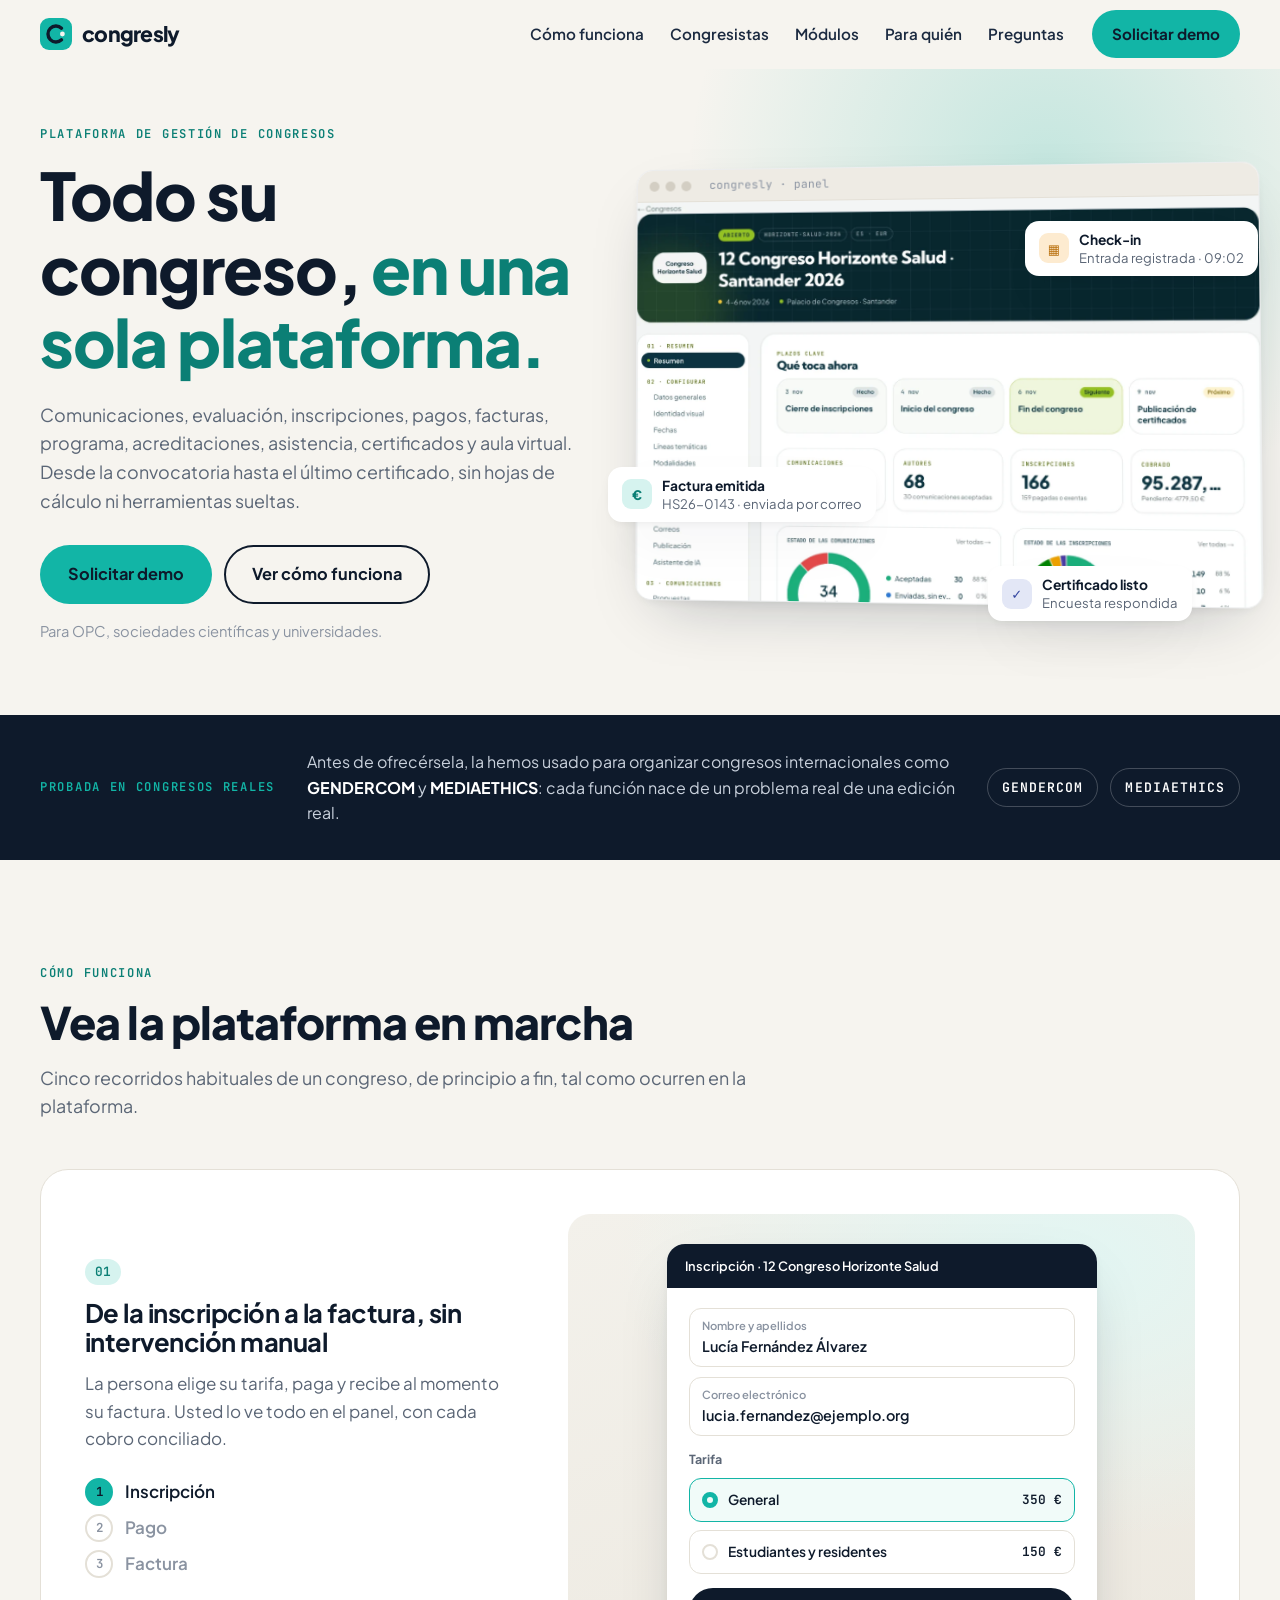
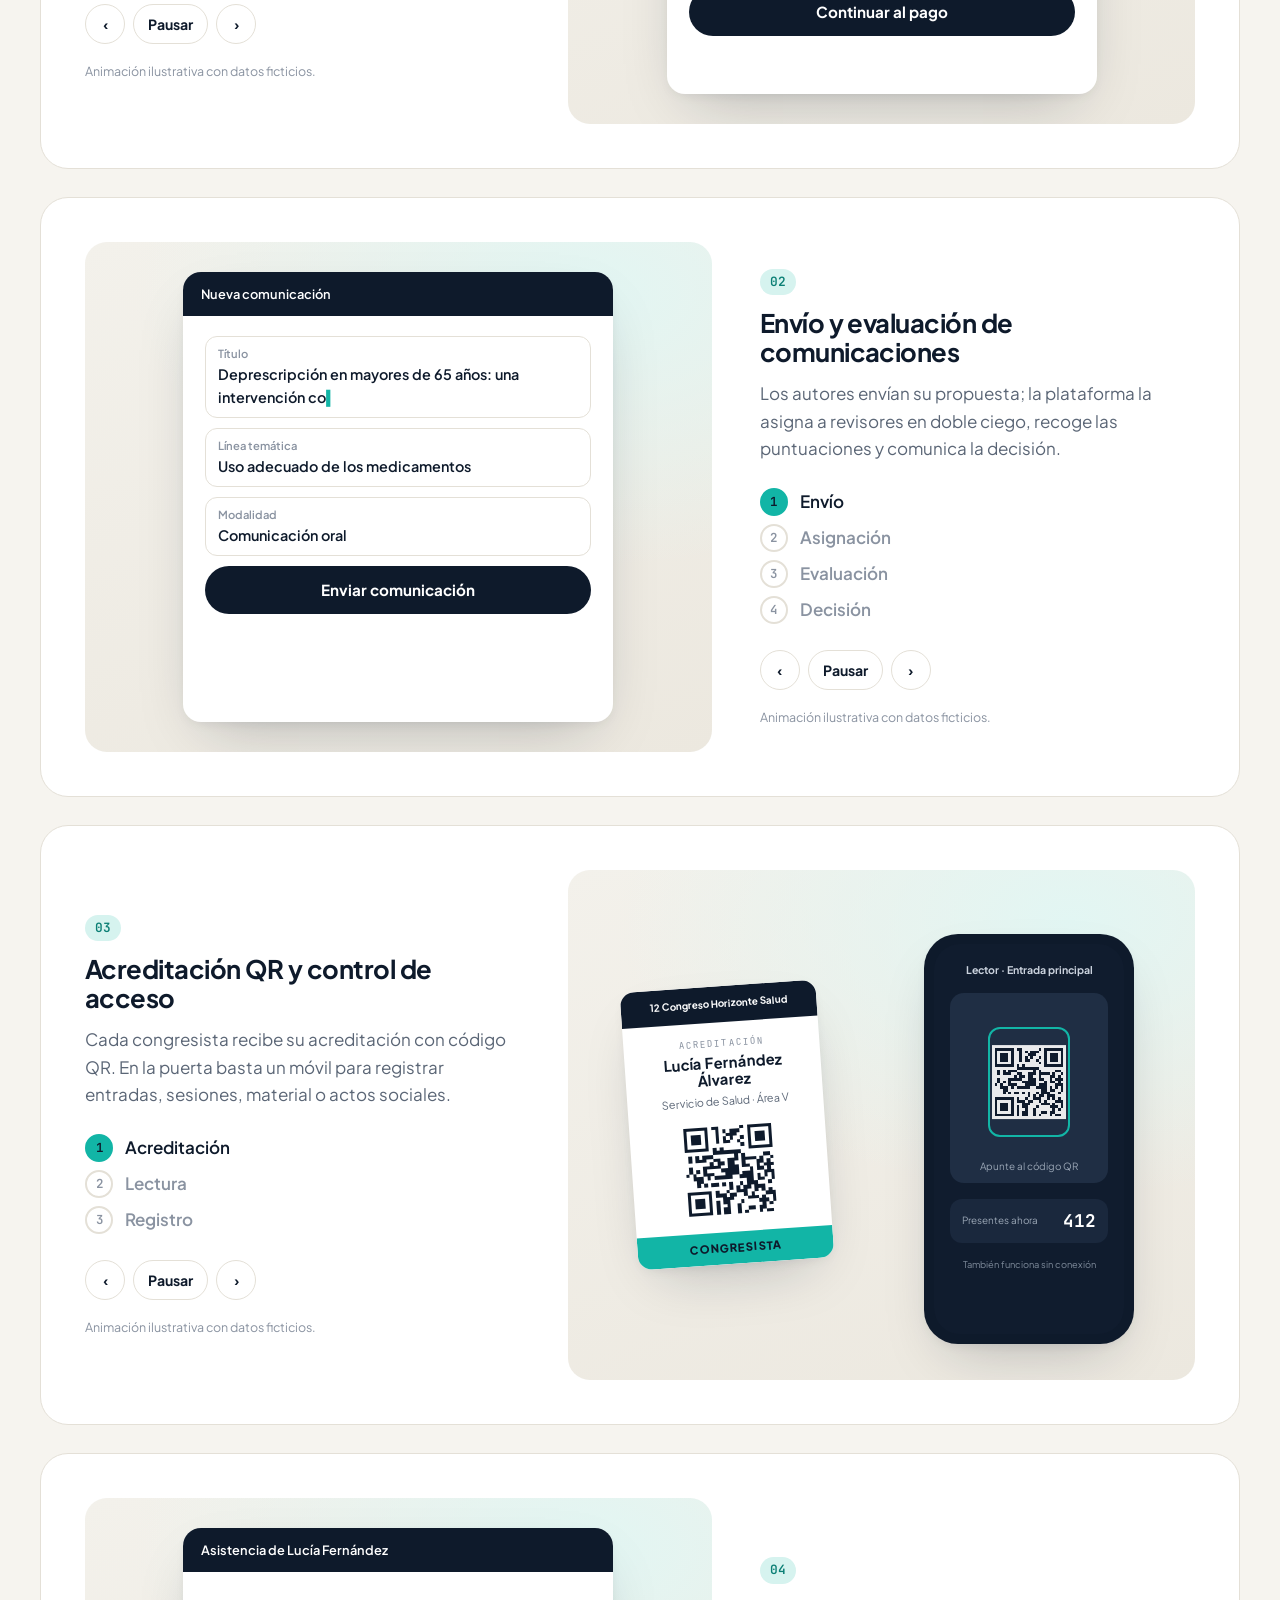
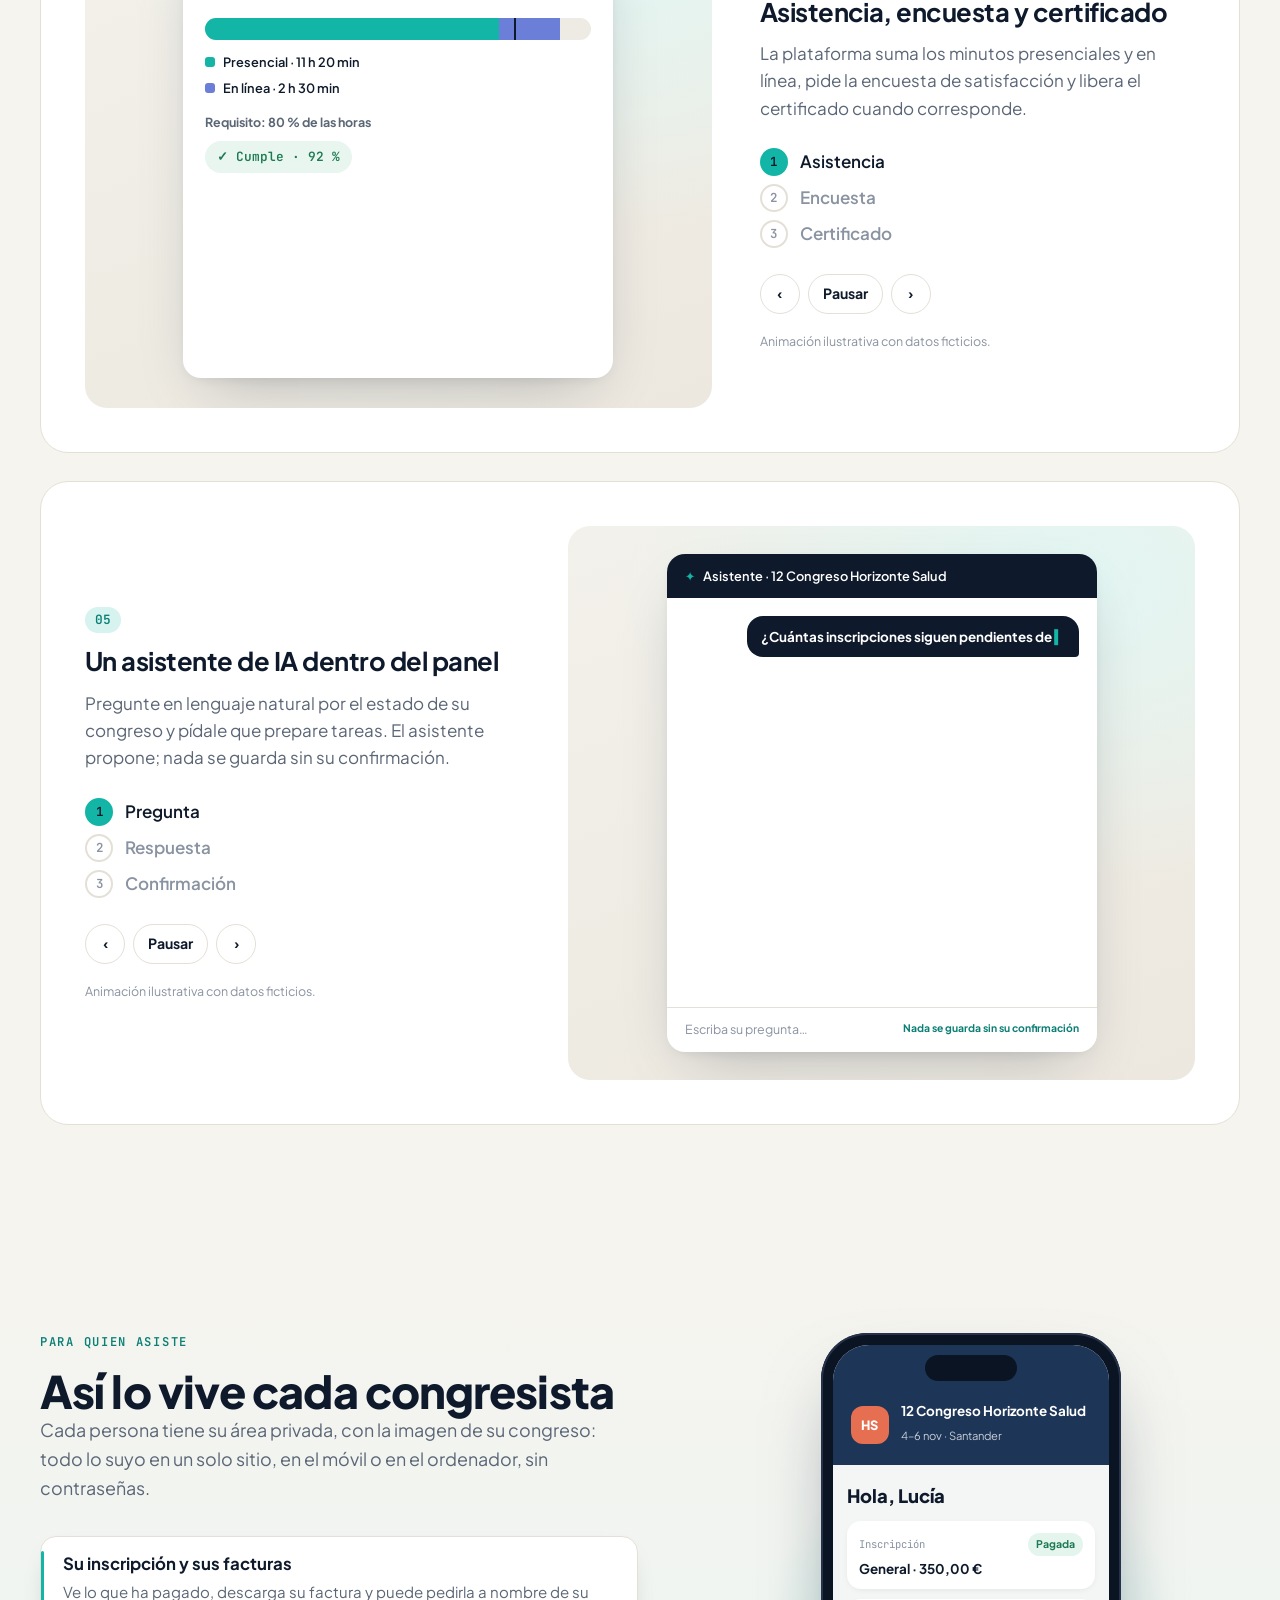
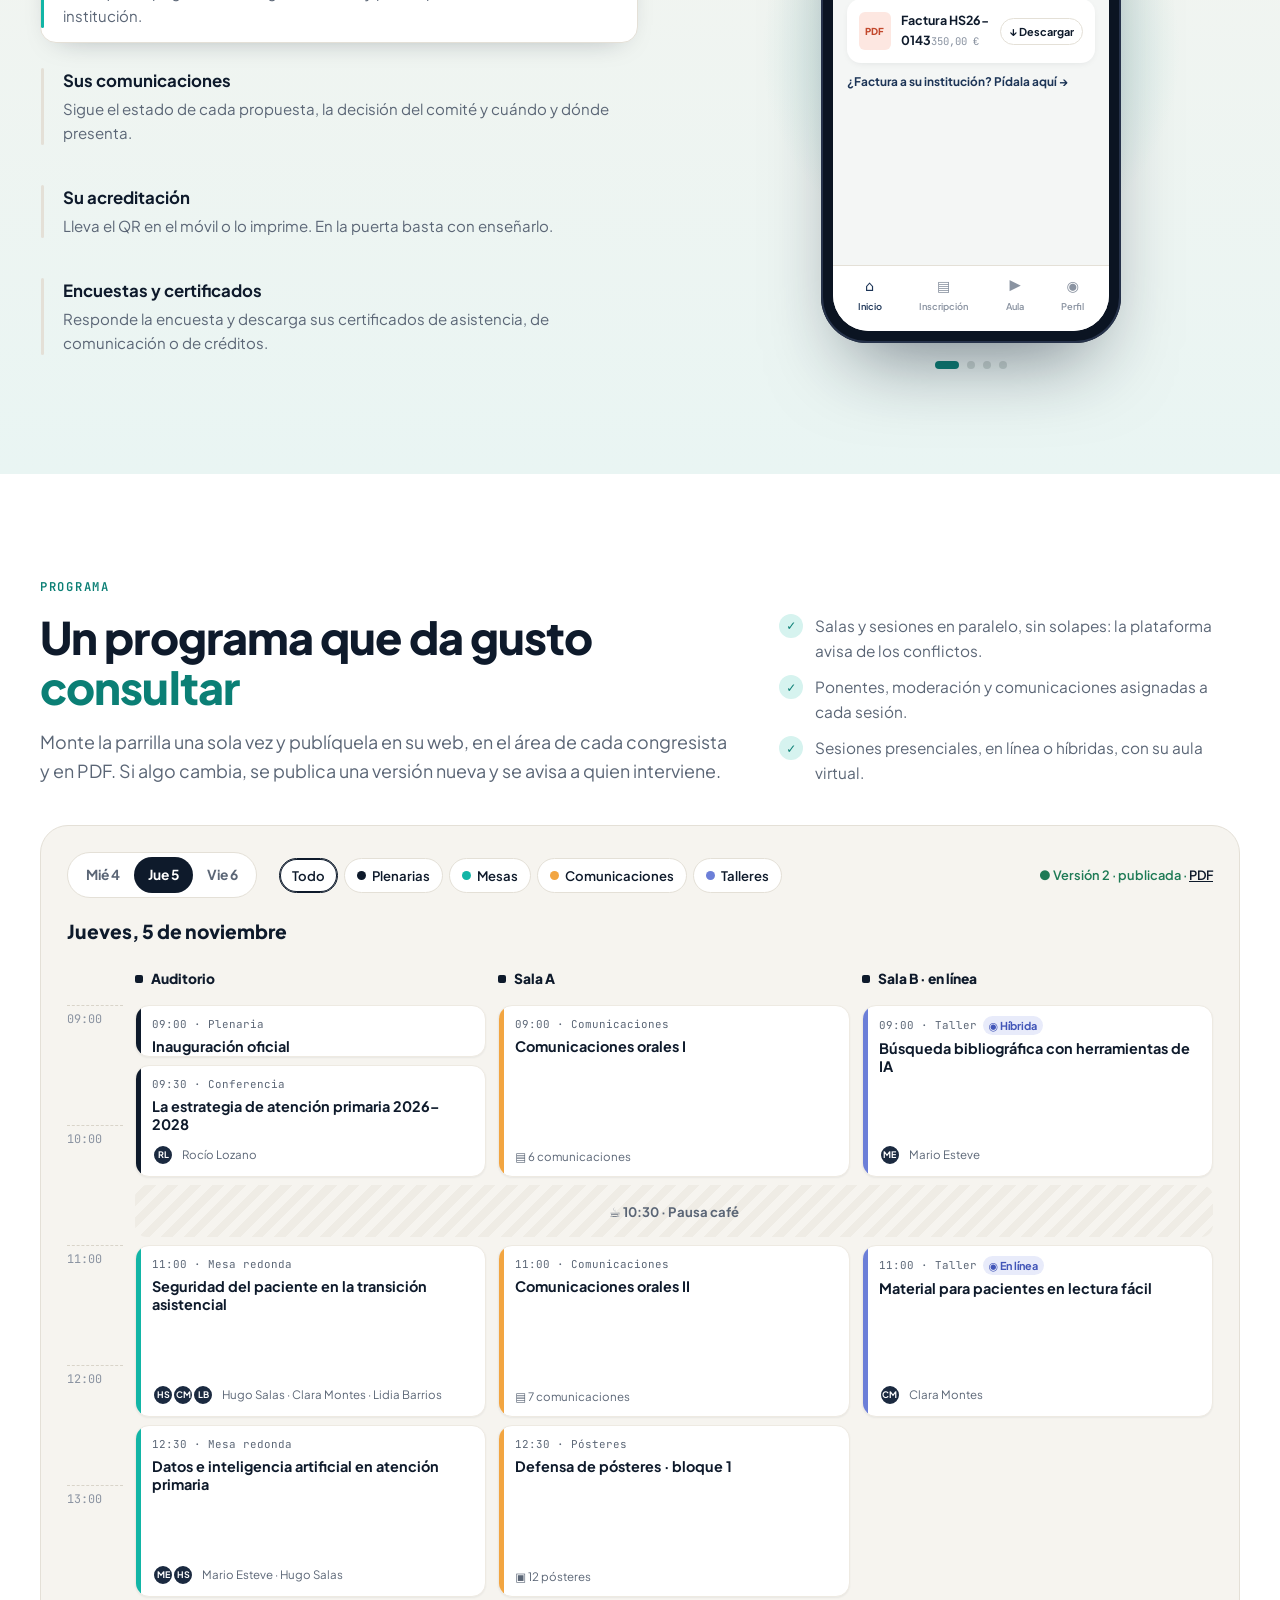
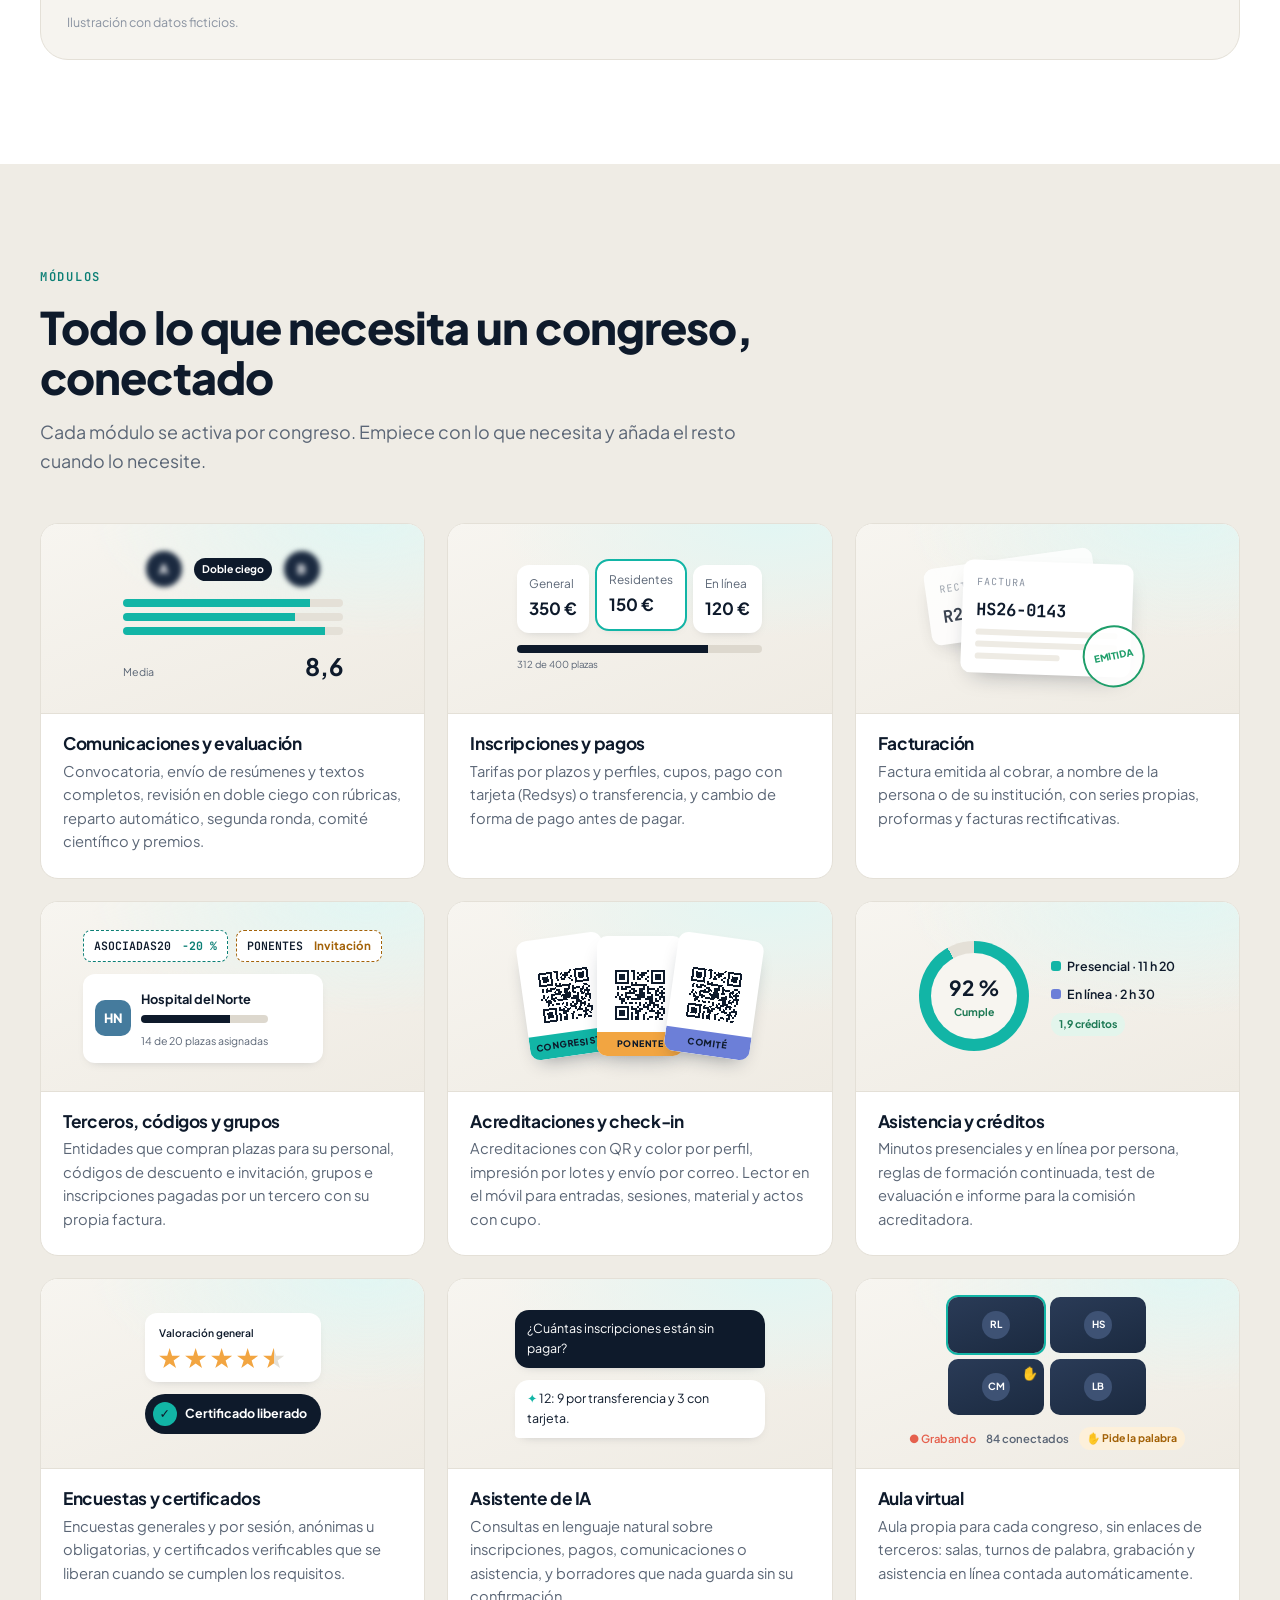
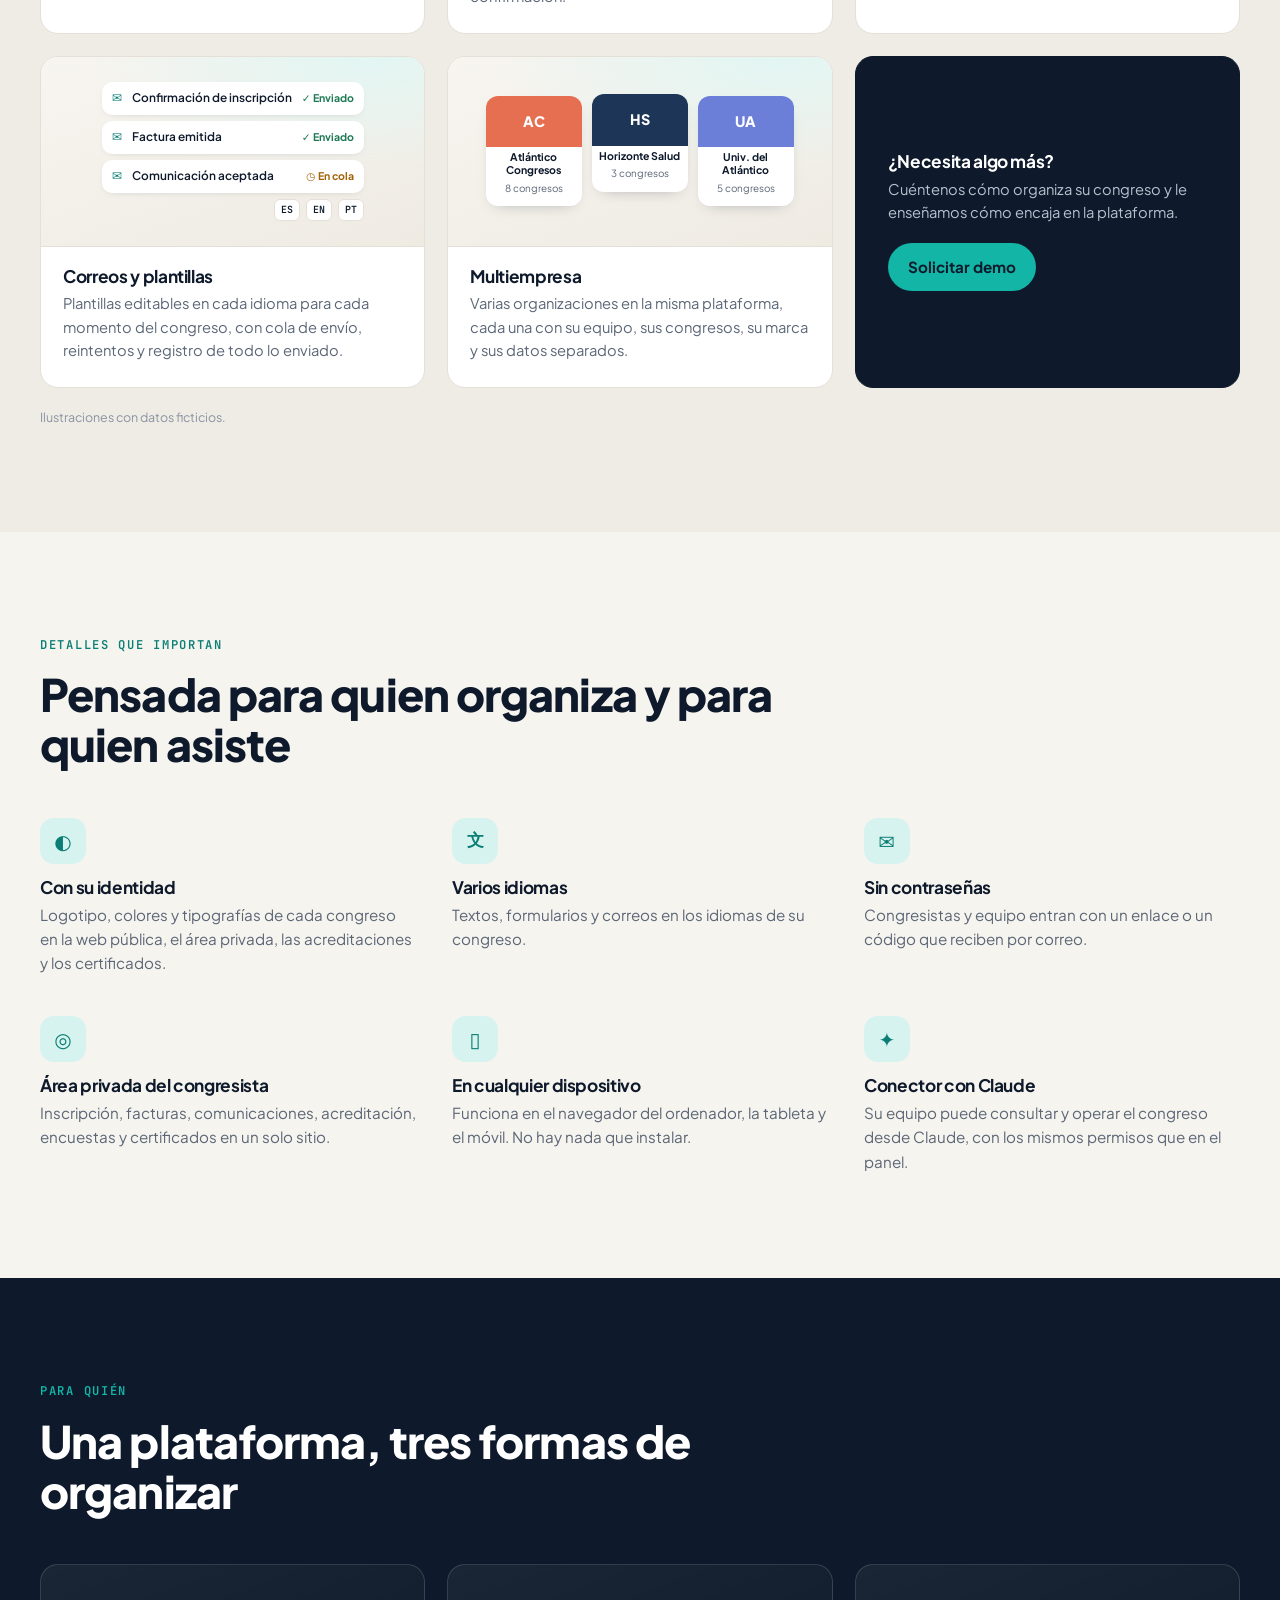
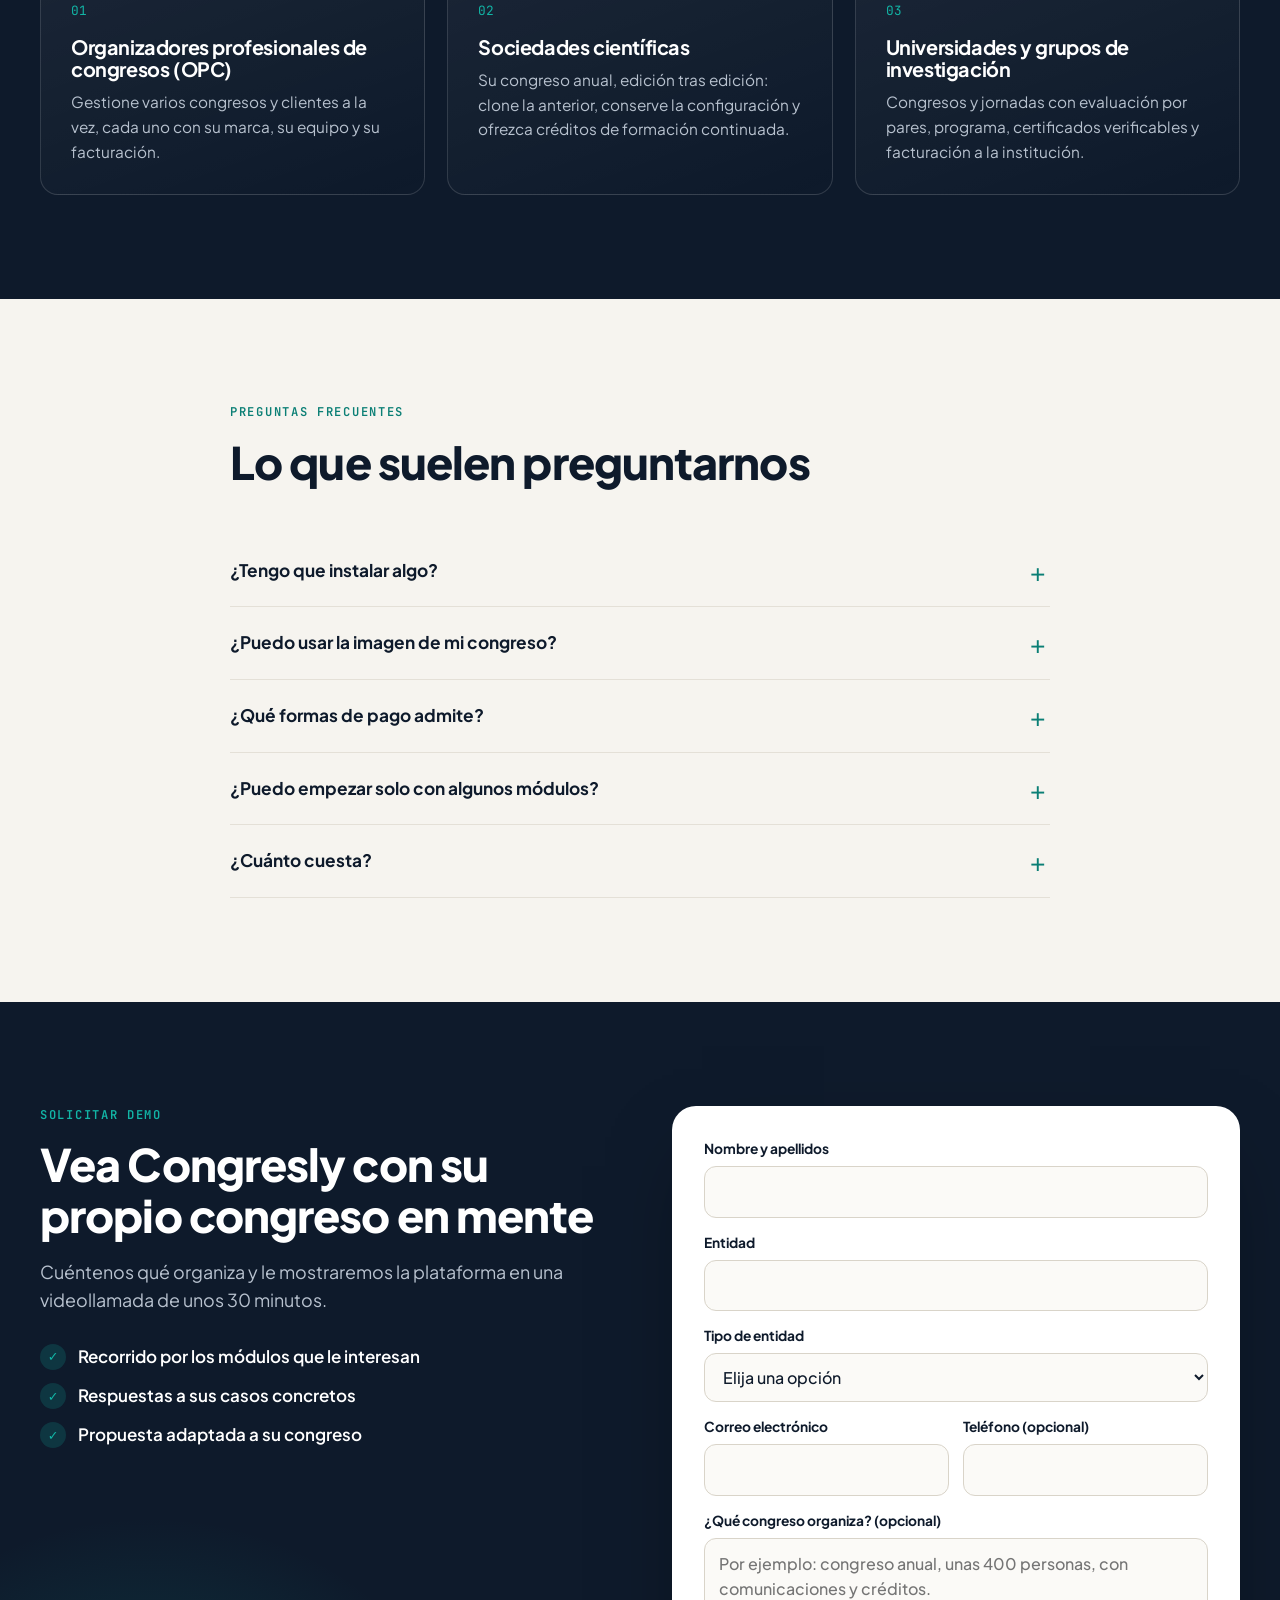
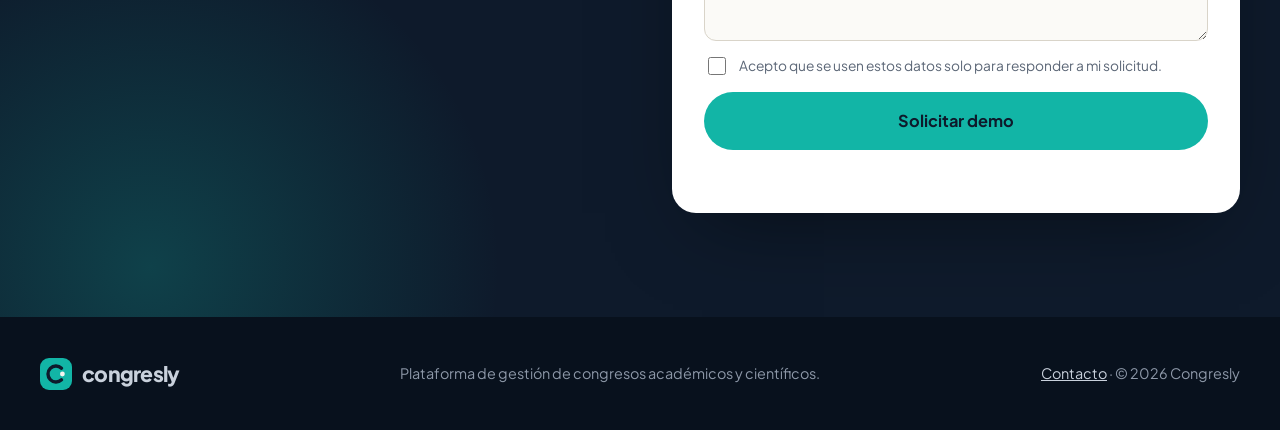
==== commit e0ada7b2: "Quitar Bizum y PayPal de la web Fuera de la demo de pago, del módulo de inscripciones y de las pregu" ====
--- a/index.html
+++ b/index.html
@@ -126,8 +126,6 @@
             <p class="campo__titulo">Forma de pago</p>
             <div class="pagos">
               <div class="pago pago--elegido"><span class="pago__icono pago__icono--tarjeta"></span>Tarjeta</div>
-              <div class="pago"><span class="pago__icono pago__icono--bizum"></span>Bizum<small>Próximamente</small></div>
-              <div class="pago"><span class="pago__icono pago__icono--paypal"></span>PayPal<small>Próximamente</small></div>
               <div class="pago"><span class="pago__icono pago__icono--banco"></span>Transferencia</div>
             </div>
             <div class="tarjeta-pago"><span>•••• •••• •••• 4242</span><span>12/28</span></div>
@@ -456,7 +454,7 @@
           </div>
           <div class="cupo"><i style="--v:78%"></i><small>312 de 400 plazas</small></div>
         </div>
-        <div class="modulo__cuerpo"><h3>Inscripciones y pagos</h3><p>Tarifas por plazos y perfiles, cupos, pago con tarjeta (Redsys) o transferencia, y cambio de forma de pago antes de pagar. Bizum y PayPal, próximamente.</p></div>
+        <div class="modulo__cuerpo"><h3>Inscripciones y pagos</h3><p>Tarifas por plazos y perfiles, cupos, pago con tarjeta (Redsys) o transferencia, y cambio de forma de pago antes de pagar.</p></div>
       </article>
 
       <article class="modulo">
@@ -596,7 +594,7 @@
     <div class="faq">
       <details><summary>¿Tengo que instalar algo?</summary><p>No. Congresly funciona en el navegador. El lector de acreditaciones también: basta un móvil con cámara.</p></details>
       <details><summary>¿Puedo usar la imagen de mi congreso?</summary><p>Sí. Cada congreso lleva su logotipo, sus colores y sus textos, tanto en lo que ve el congresista como en los documentos que recibe.</p></details>
-      <details><summary>¿Qué formas de pago admite?</summary><p>Tarjeta a través de Redsys y transferencia bancaria, con factura automática en ambos casos. Bizum y PayPal estarán disponibles próximamente.</p></details>
+      <details><summary>¿Qué formas de pago admite?</summary><p>Tarjeta a través de Redsys y transferencia bancaria, con factura automática en ambos casos.</p></details>
       <details><summary>¿Puedo empezar solo con algunos módulos?</summary><p>Sí. Los módulos se activan por congreso: puede empezar, por ejemplo, con inscripciones y certificados, y añadir la evaluación o el aula virtual más adelante.</p></details>
       <details><summary>¿Cuánto cuesta?</summary><p>Depende del tamaño del congreso y de los módulos que necesite. En la demostración vemos su caso y le preparamos una propuesta.</p></details>
     </div>
--- a/estilos.css
+++ b/estilos.css
@@ -155,12 +155,9 @@
 @keyframes pulsa { 40% { transform: scale(.96); box-shadow: 0 0 0 6px rgba(18, 181, 166, .3); } }
 
 /* Demo 1: pagos */
-.pagos { display: grid; grid-template-columns: 1fr 1fr; gap: 8px; }
-.pago { position: relative; border: 1px solid var(--linea); border-radius: 12px; padding: 10px; font-size: .82rem; font-weight: 700; display: flex; align-items: center; gap: 8px; flex-wrap: wrap; }
-.pago small { width: 100%; font-size: .62rem; font-family: var(--mono); color: #B86E0B; font-weight: 600; letter-spacing: .02em; }
-.pago__icono { width: 22px; height: 16px; border-radius: 4px; background: var(--tinta-2); }
-.pago__icono--bizum { background: #3BC4C9; }
-.pago__icono--paypal { background: #2A5BD7; }
+.pagos { display: grid; grid-template-columns: repeat(auto-fit, minmax(150px, 1fr)); gap: 8px; }
+.pago { position: relative; border: 1px solid var(--linea); border-radius: 12px; padding: 10px; font-size: .82rem; font-weight: 700; display: flex; align-items: center; gap: 8px; min-width: 0; white-space: nowrap; }
+.pago__icono { flex: none; width: 22px; height: 16px; border-radius: 4px; background: var(--tinta-2); }
 .pago__icono--banco { background: var(--gris-claro); }
 .demo[data-paso="2"] .pago--elegido { border-color: var(--acento); background: #F1FBF9; box-shadow: inset 0 0 0 1px var(--acento); }
 .tarjeta-pago { display: flex; justify-content: space-between; font-family: var(--mono); font-size: .8rem; background: #F4F2EC; border-radius: 10px; padding: 10px 12px; margin: 12px 0; }
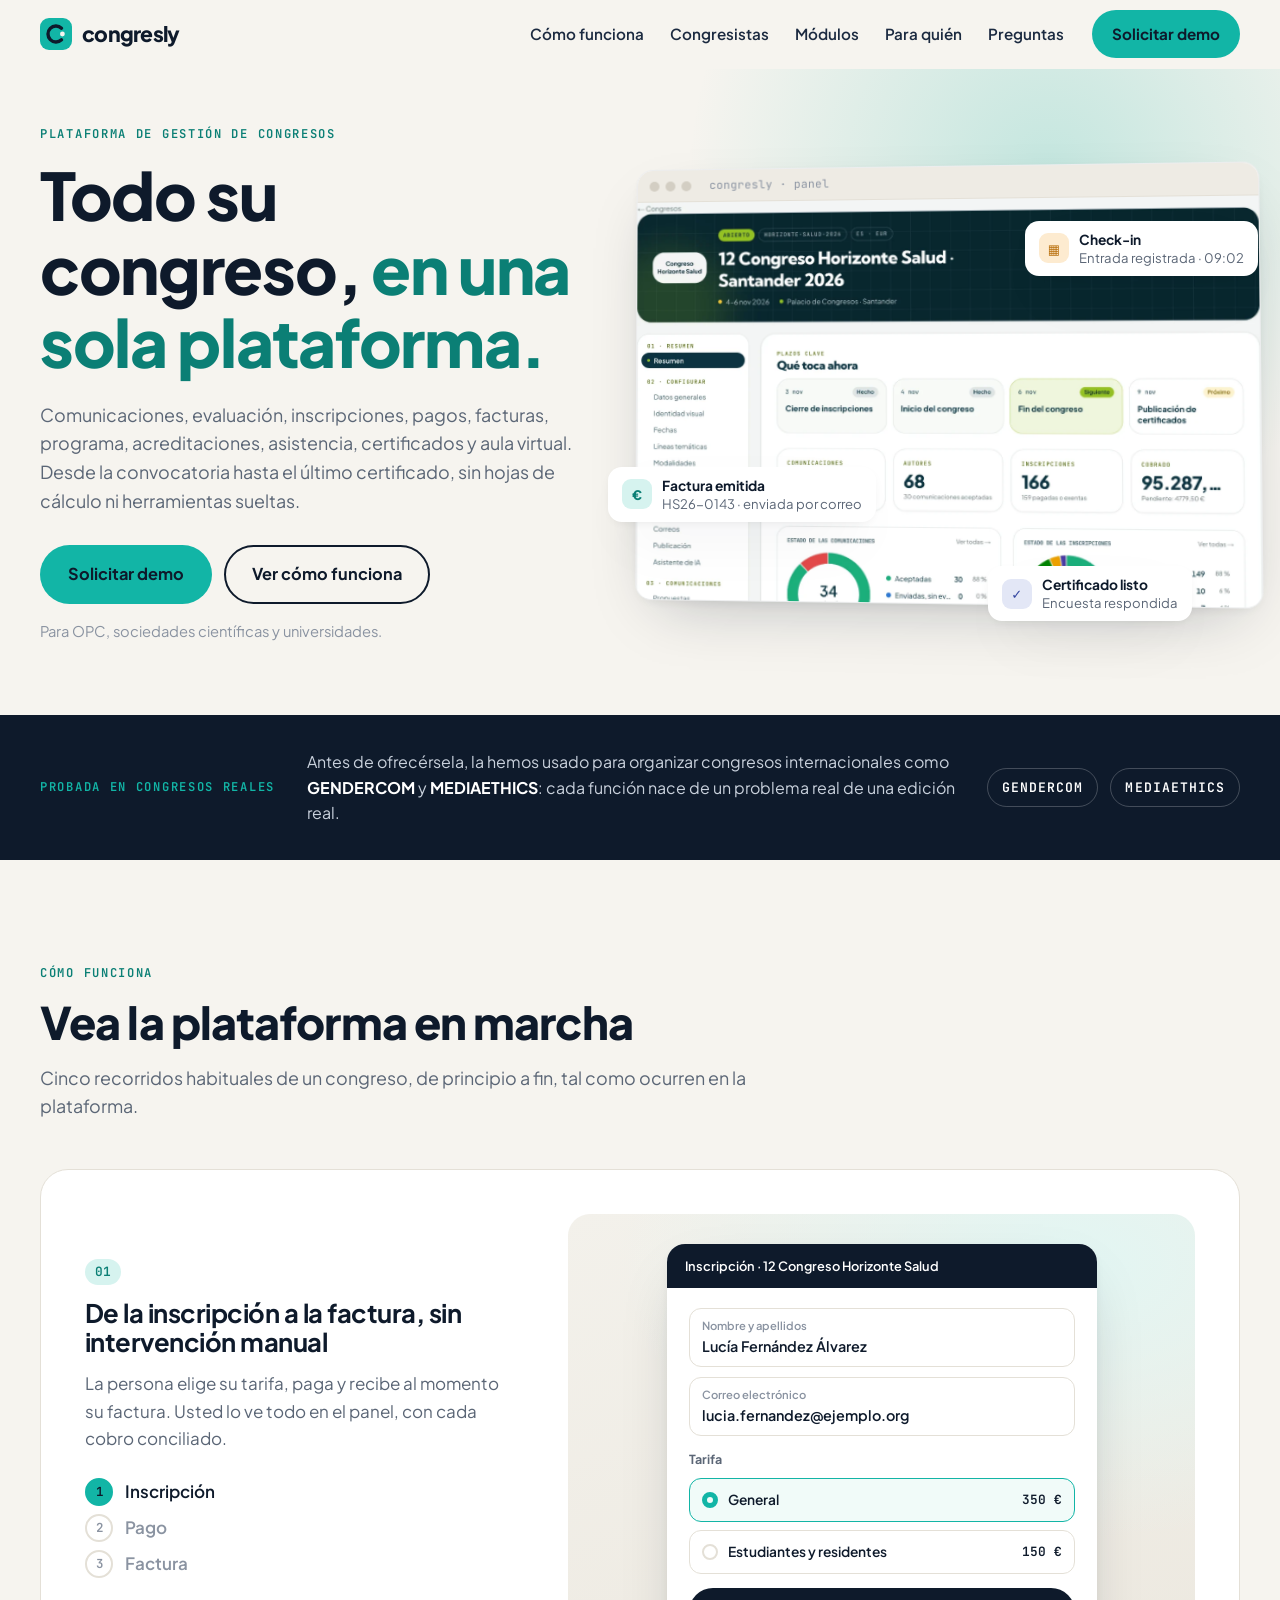
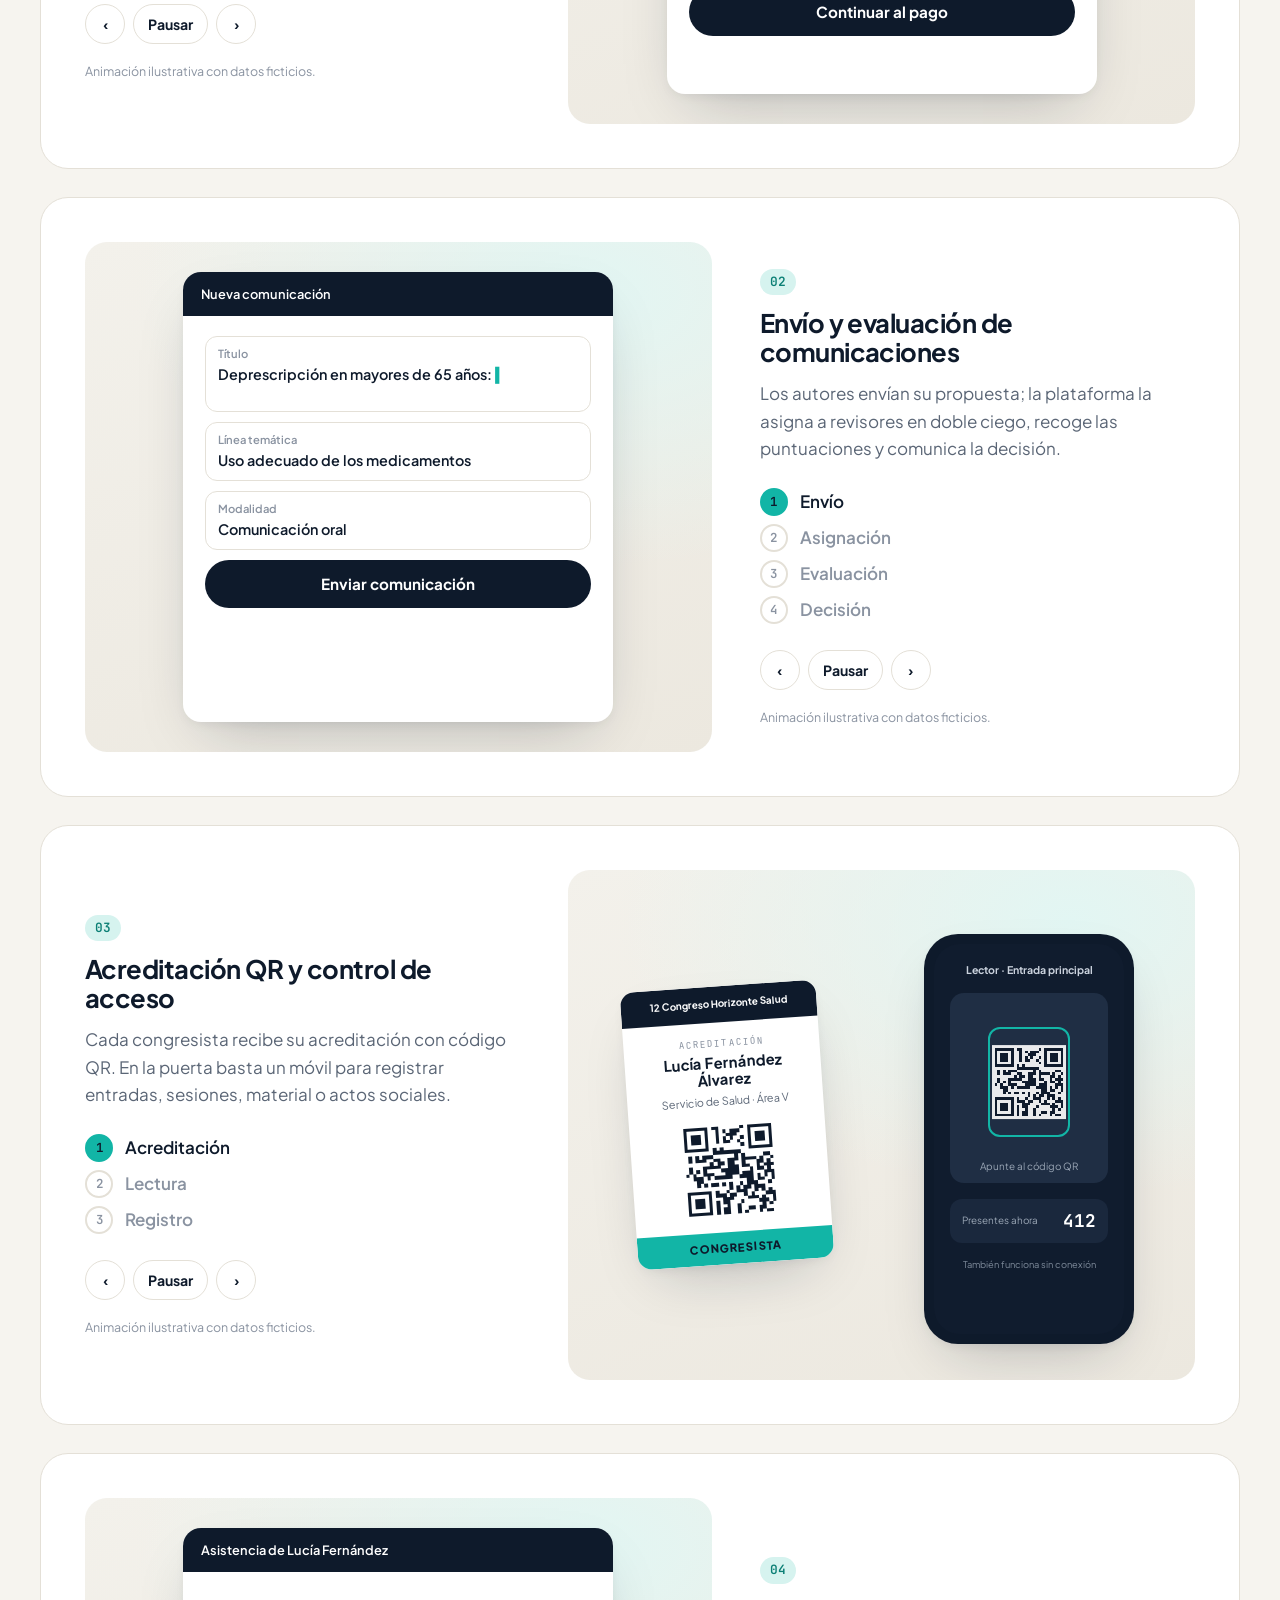
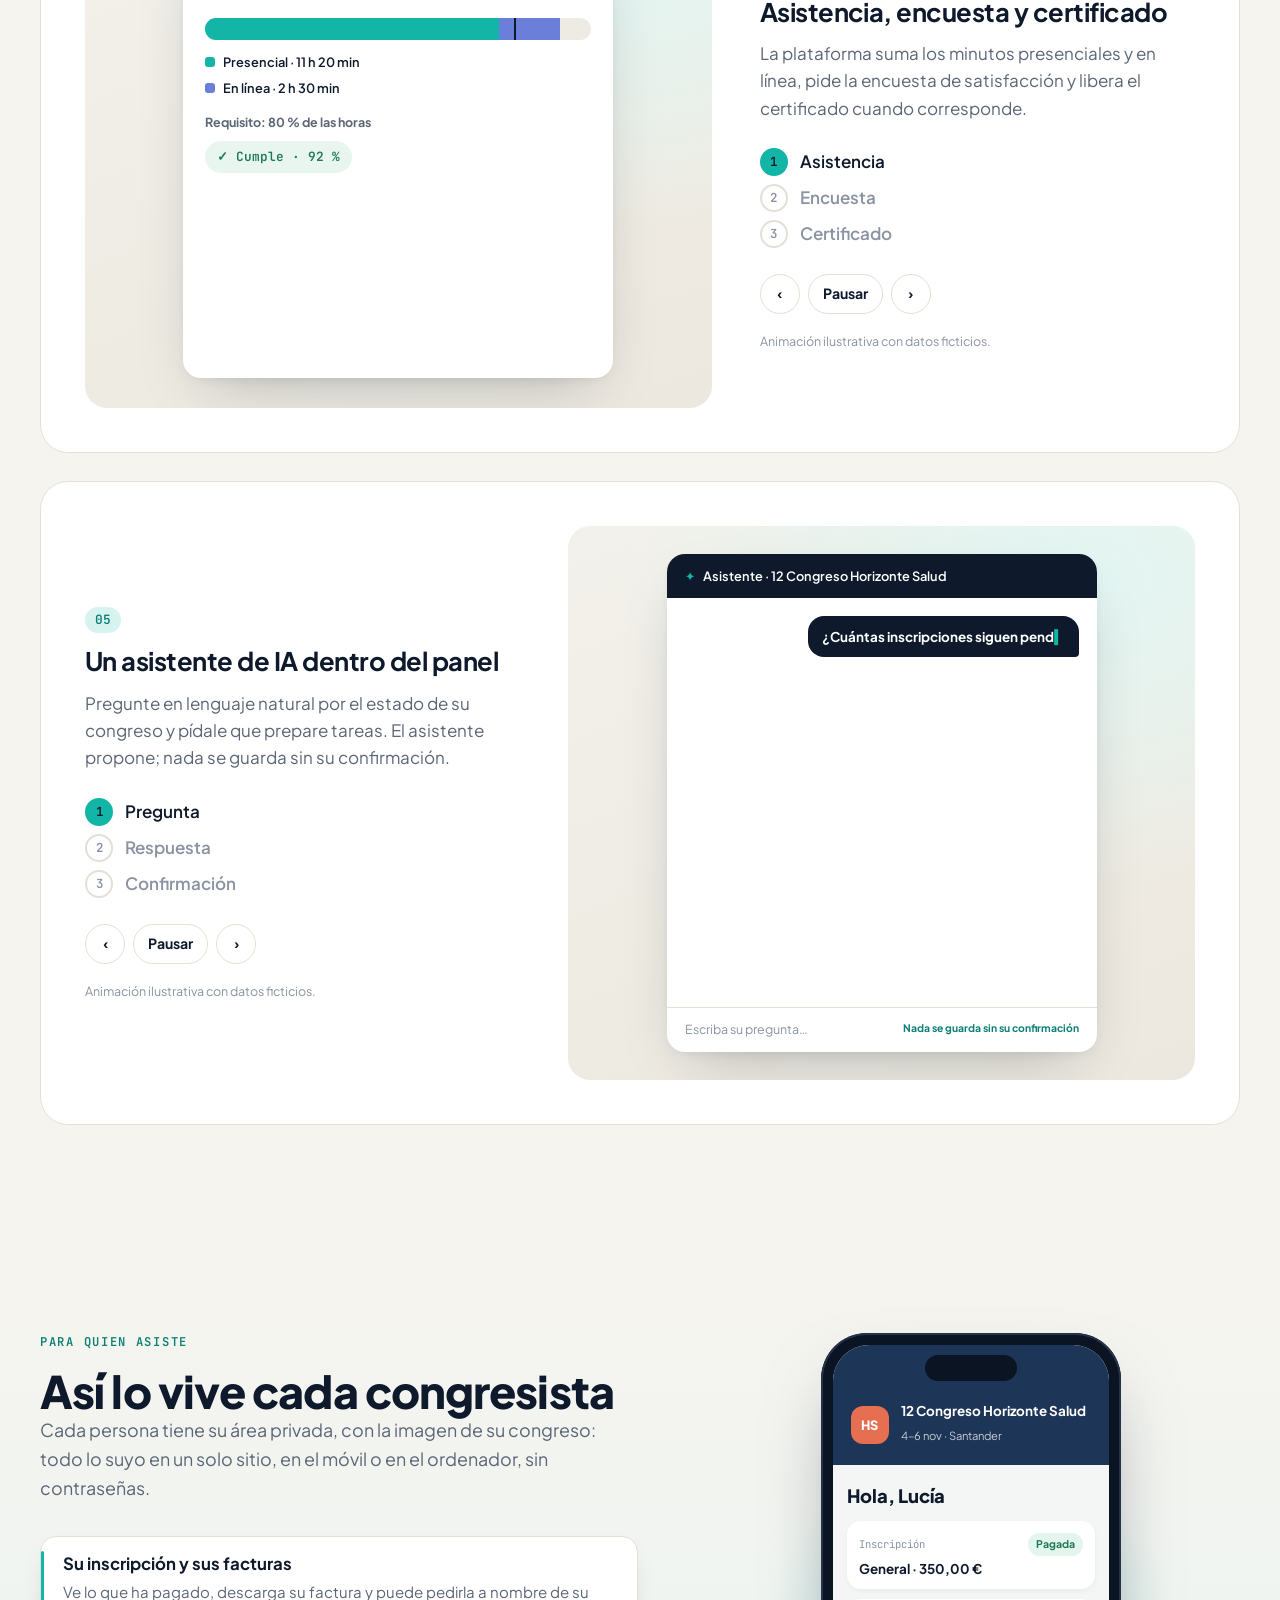
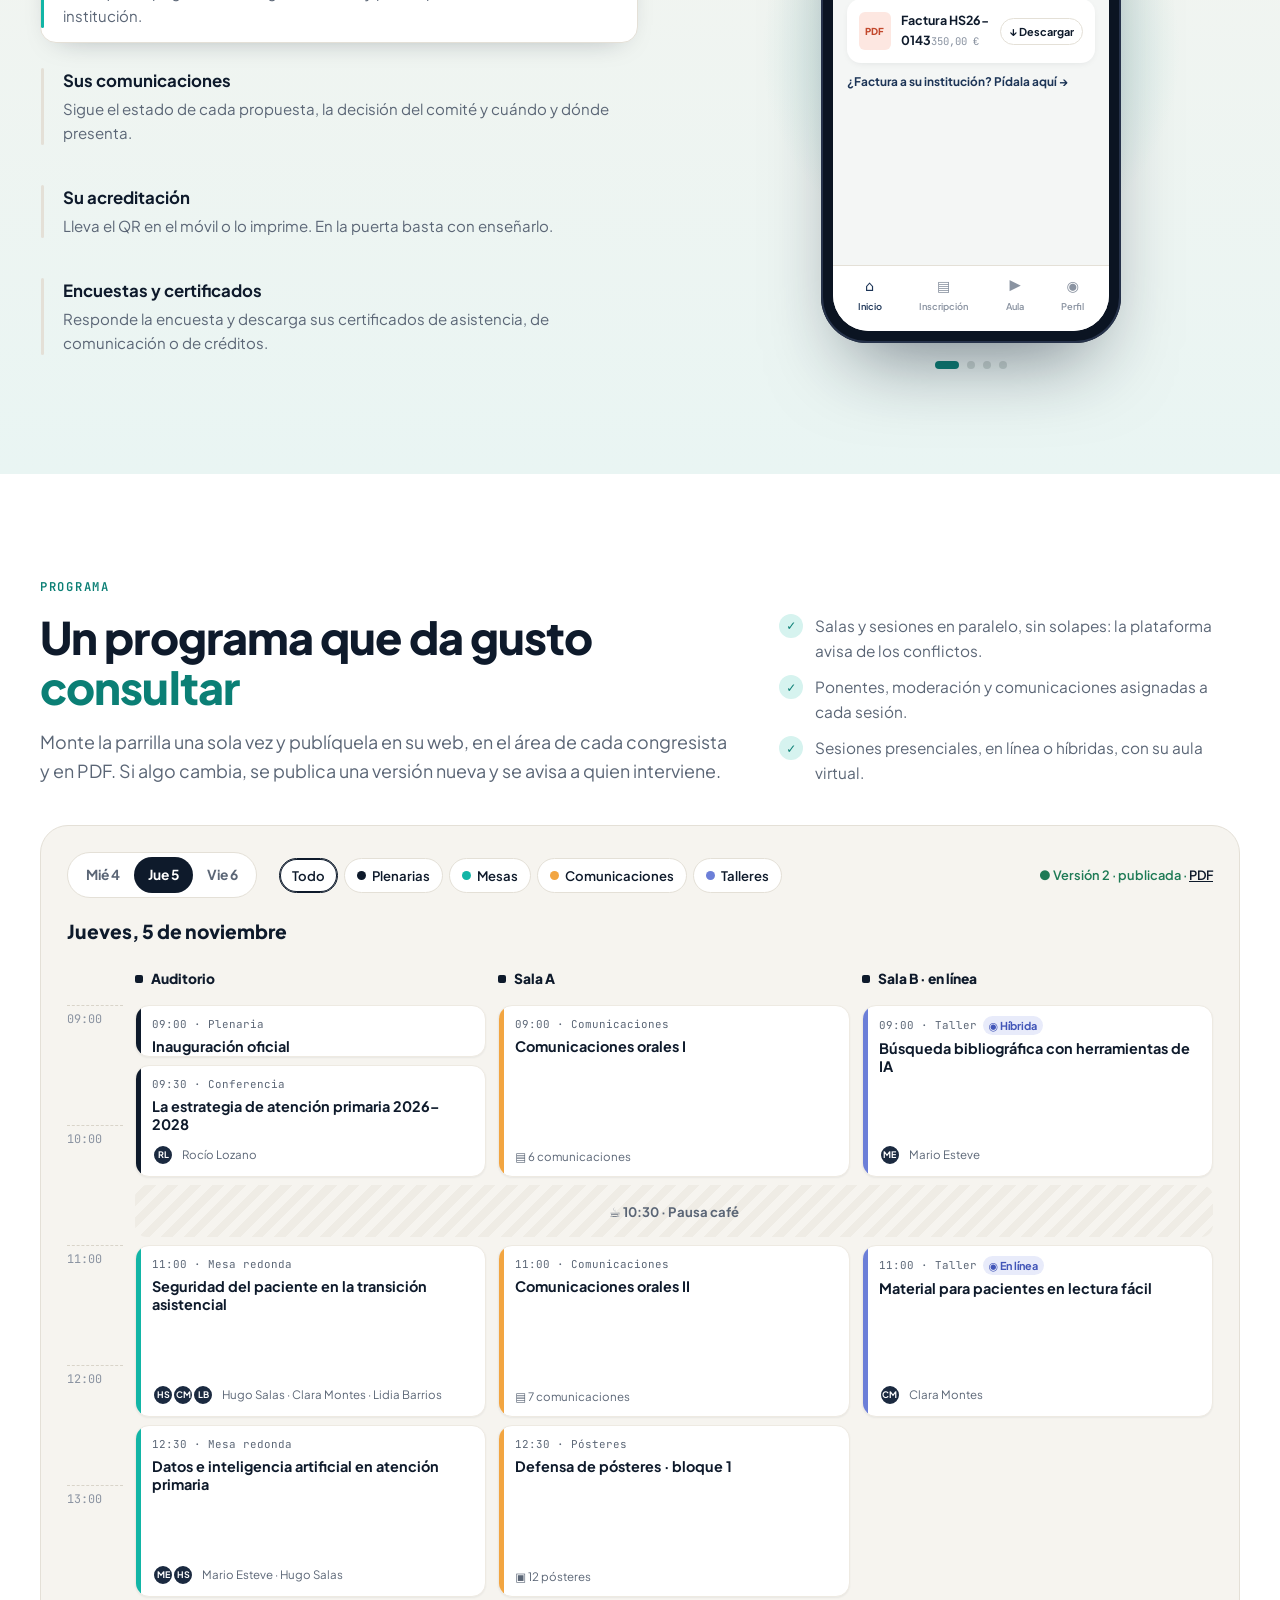
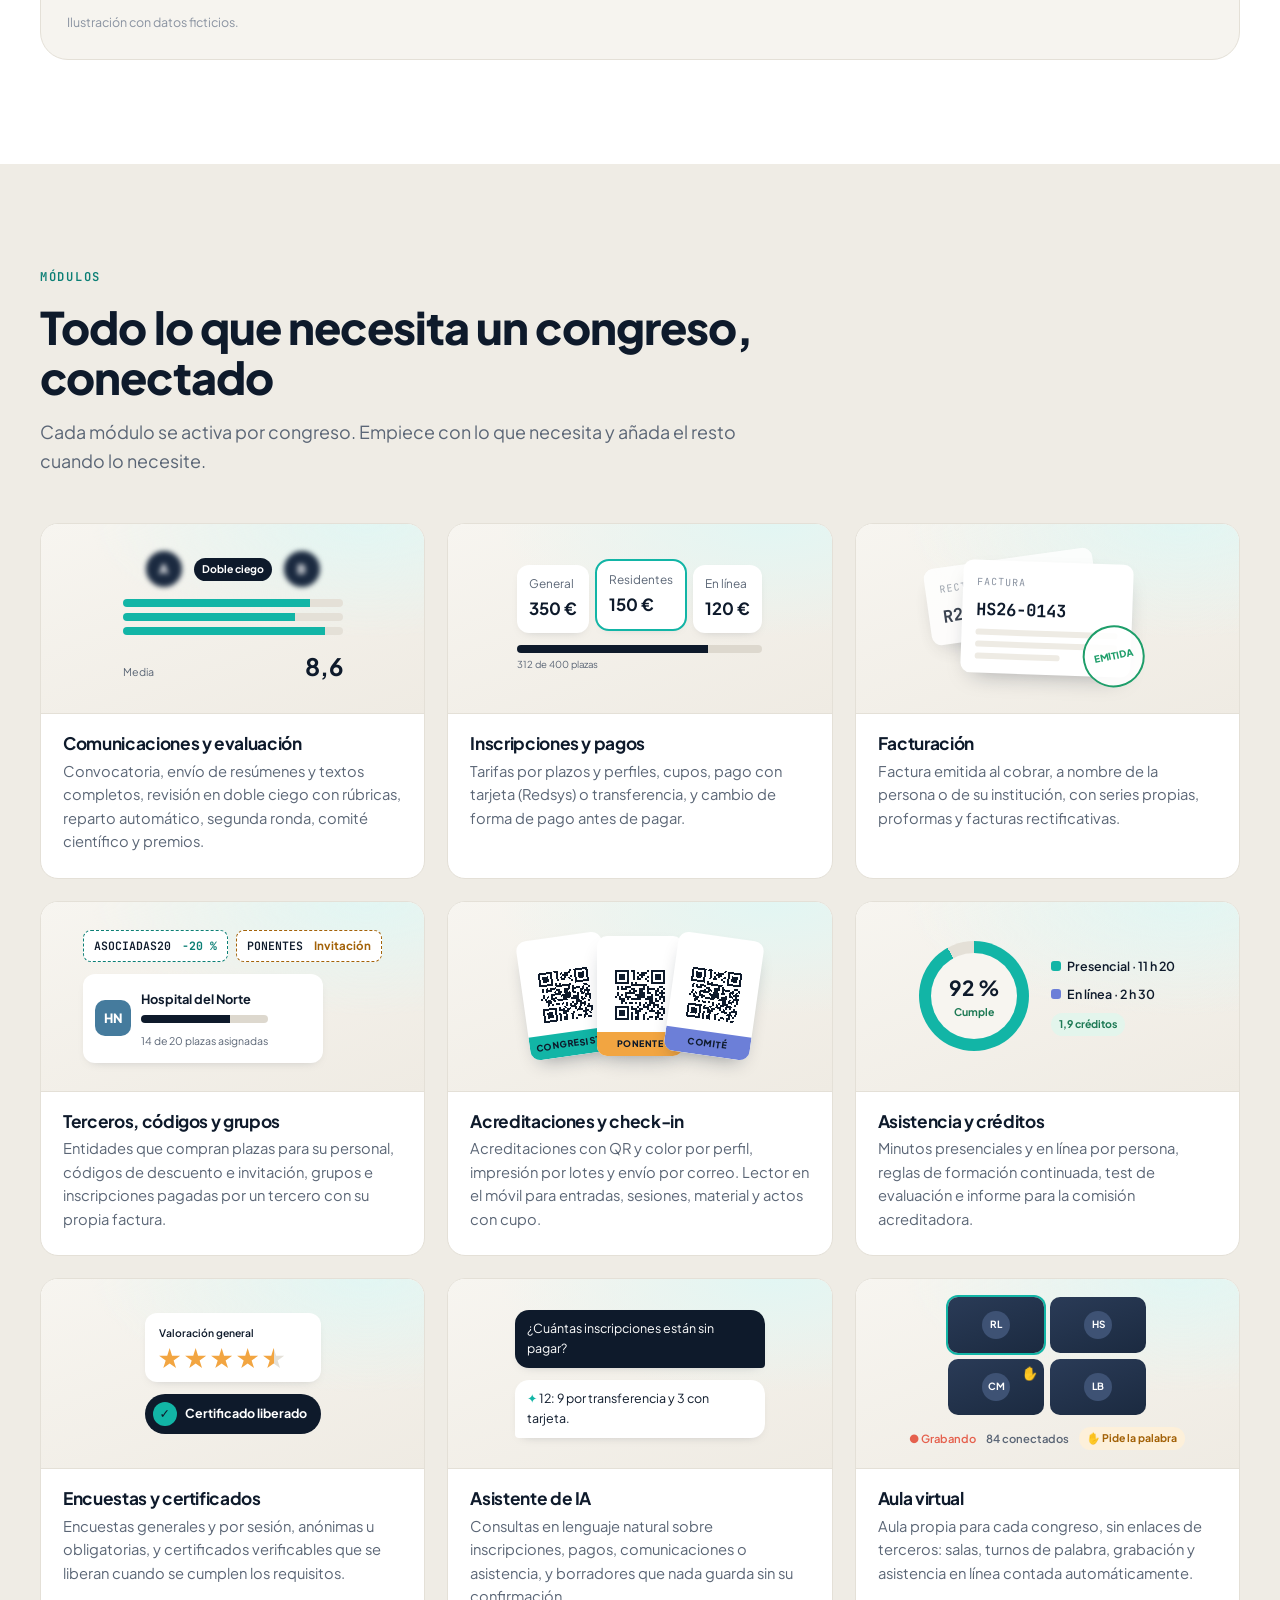
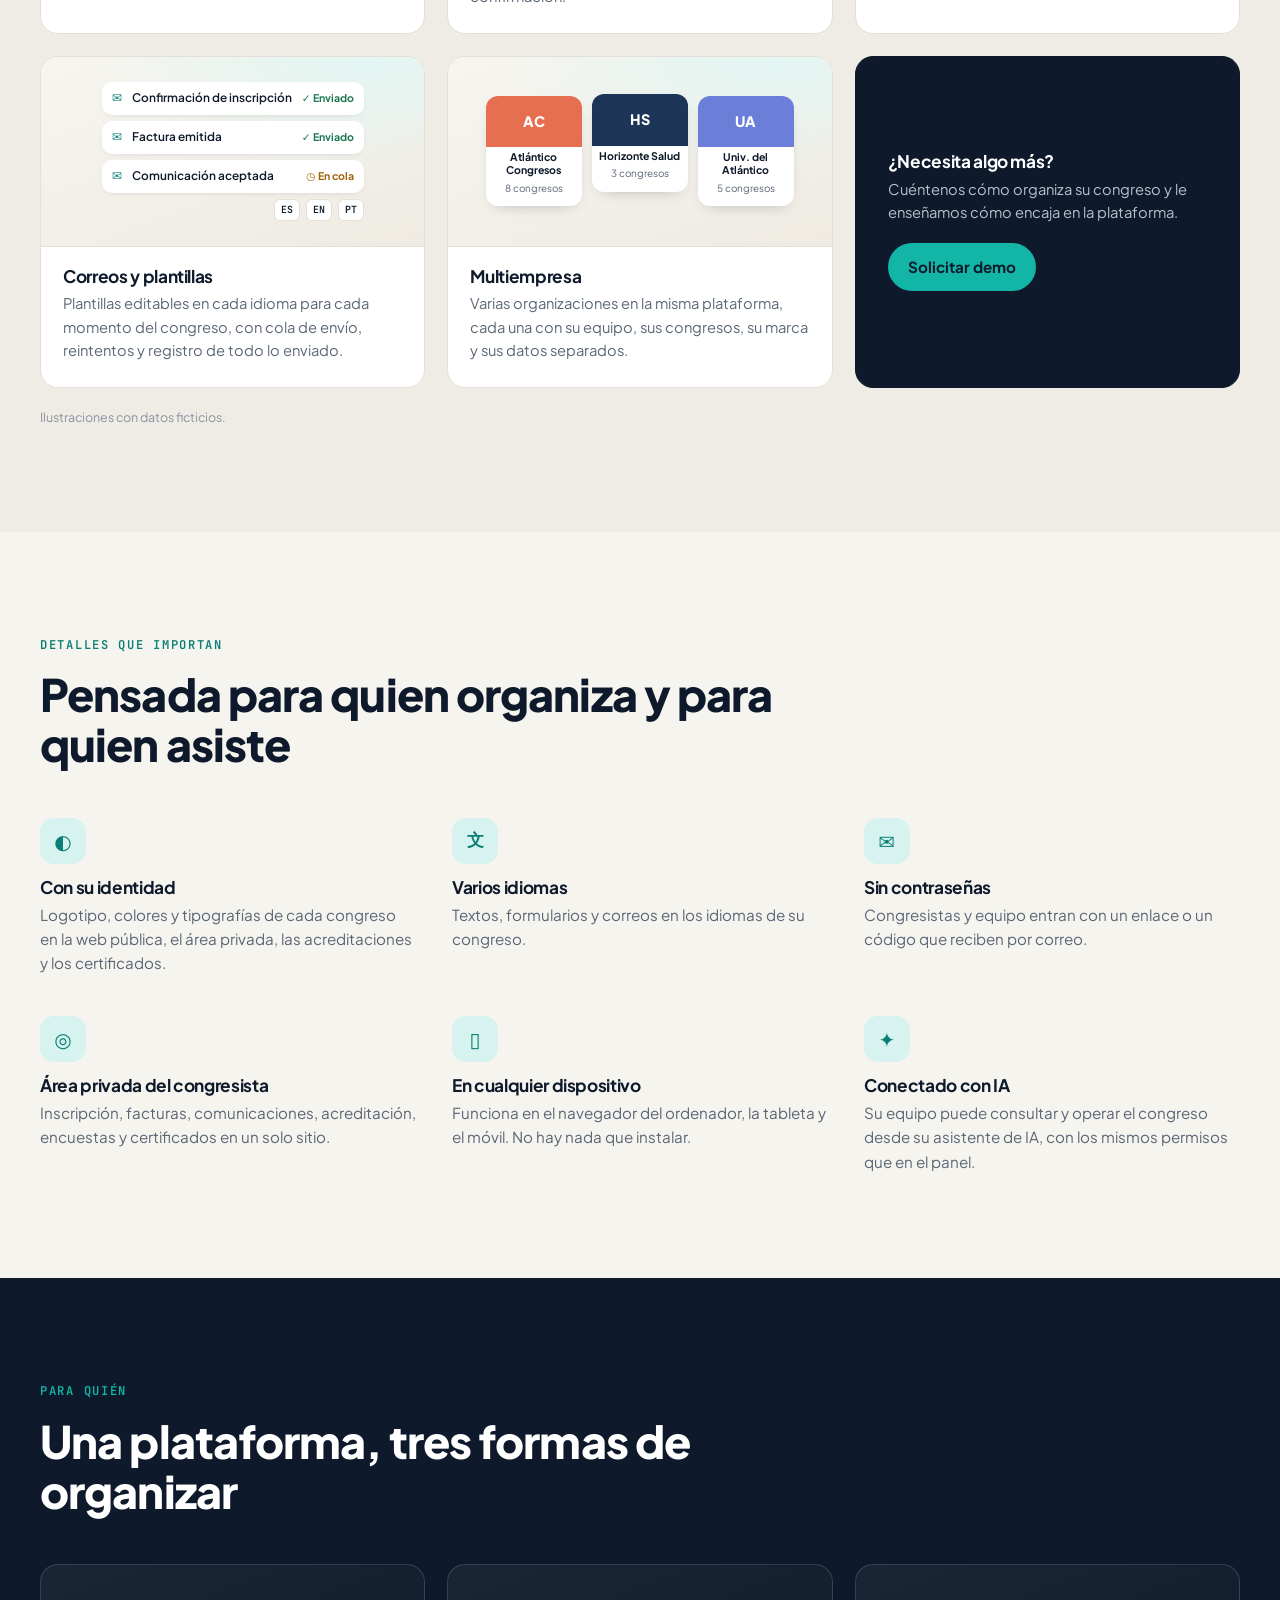
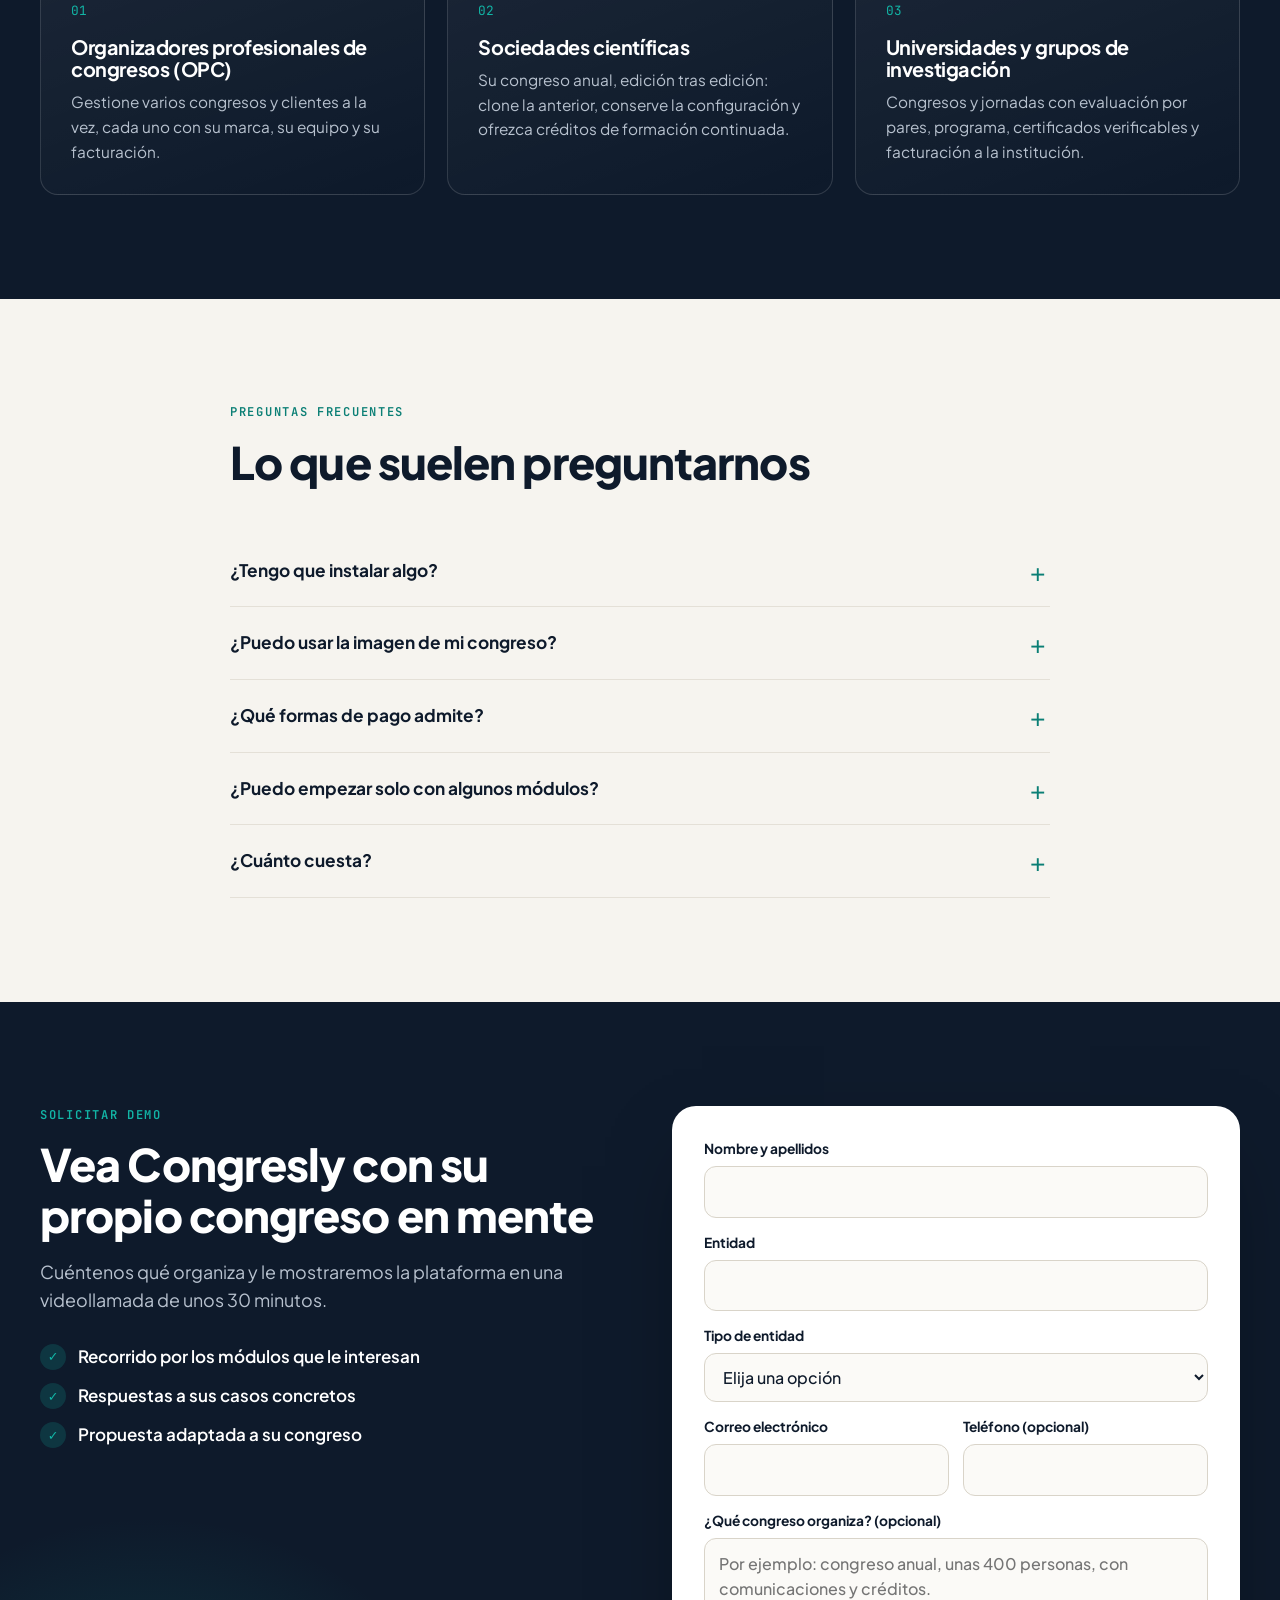
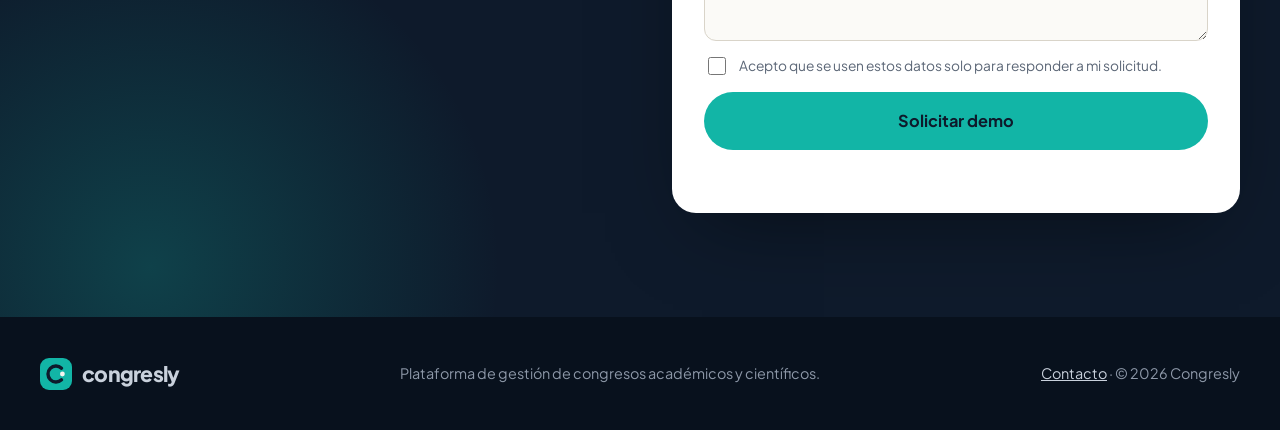
==== commit 2f64e168: "Detalles: «Conectado con IA» en lugar de «Conector con Claude» Co-Authored-By: Claude Opus 5.5 <nore" ====
--- a/index.html
+++ b/index.html
@@ -564,7 +564,7 @@
       <li><span class="detalles__icono" data-icono="llave"></span><h3>Sin contraseñas</h3><p>Congresistas y equipo entran con un enlace o un código que reciben por correo.</p></li>
       <li><span class="detalles__icono" data-icono="persona"></span><h3>Área privada del congresista</h3><p>Inscripción, facturas, comunicaciones, acreditación, encuestas y certificados en un solo sitio.</p></li>
       <li><span class="detalles__icono" data-icono="movil"></span><h3>En cualquier dispositivo</h3><p>Funciona en el navegador del ordenador, la tableta y el móvil. No hay nada que instalar.</p></li>
-      <li><span class="detalles__icono" data-icono="enlace"></span><h3>Conector con Claude</h3><p>Su equipo puede consultar y operar el congreso desde Claude, con los mismos permisos que en el panel.</p></li>
+      <li><span class="detalles__icono" data-icono="enlace"></span><h3>Conectado con IA</h3><p>Su equipo puede consultar y operar el congreso desde su asistente de IA, con los mismos permisos que en el panel.</p></li>
     </ul>
   </div>
 </section>
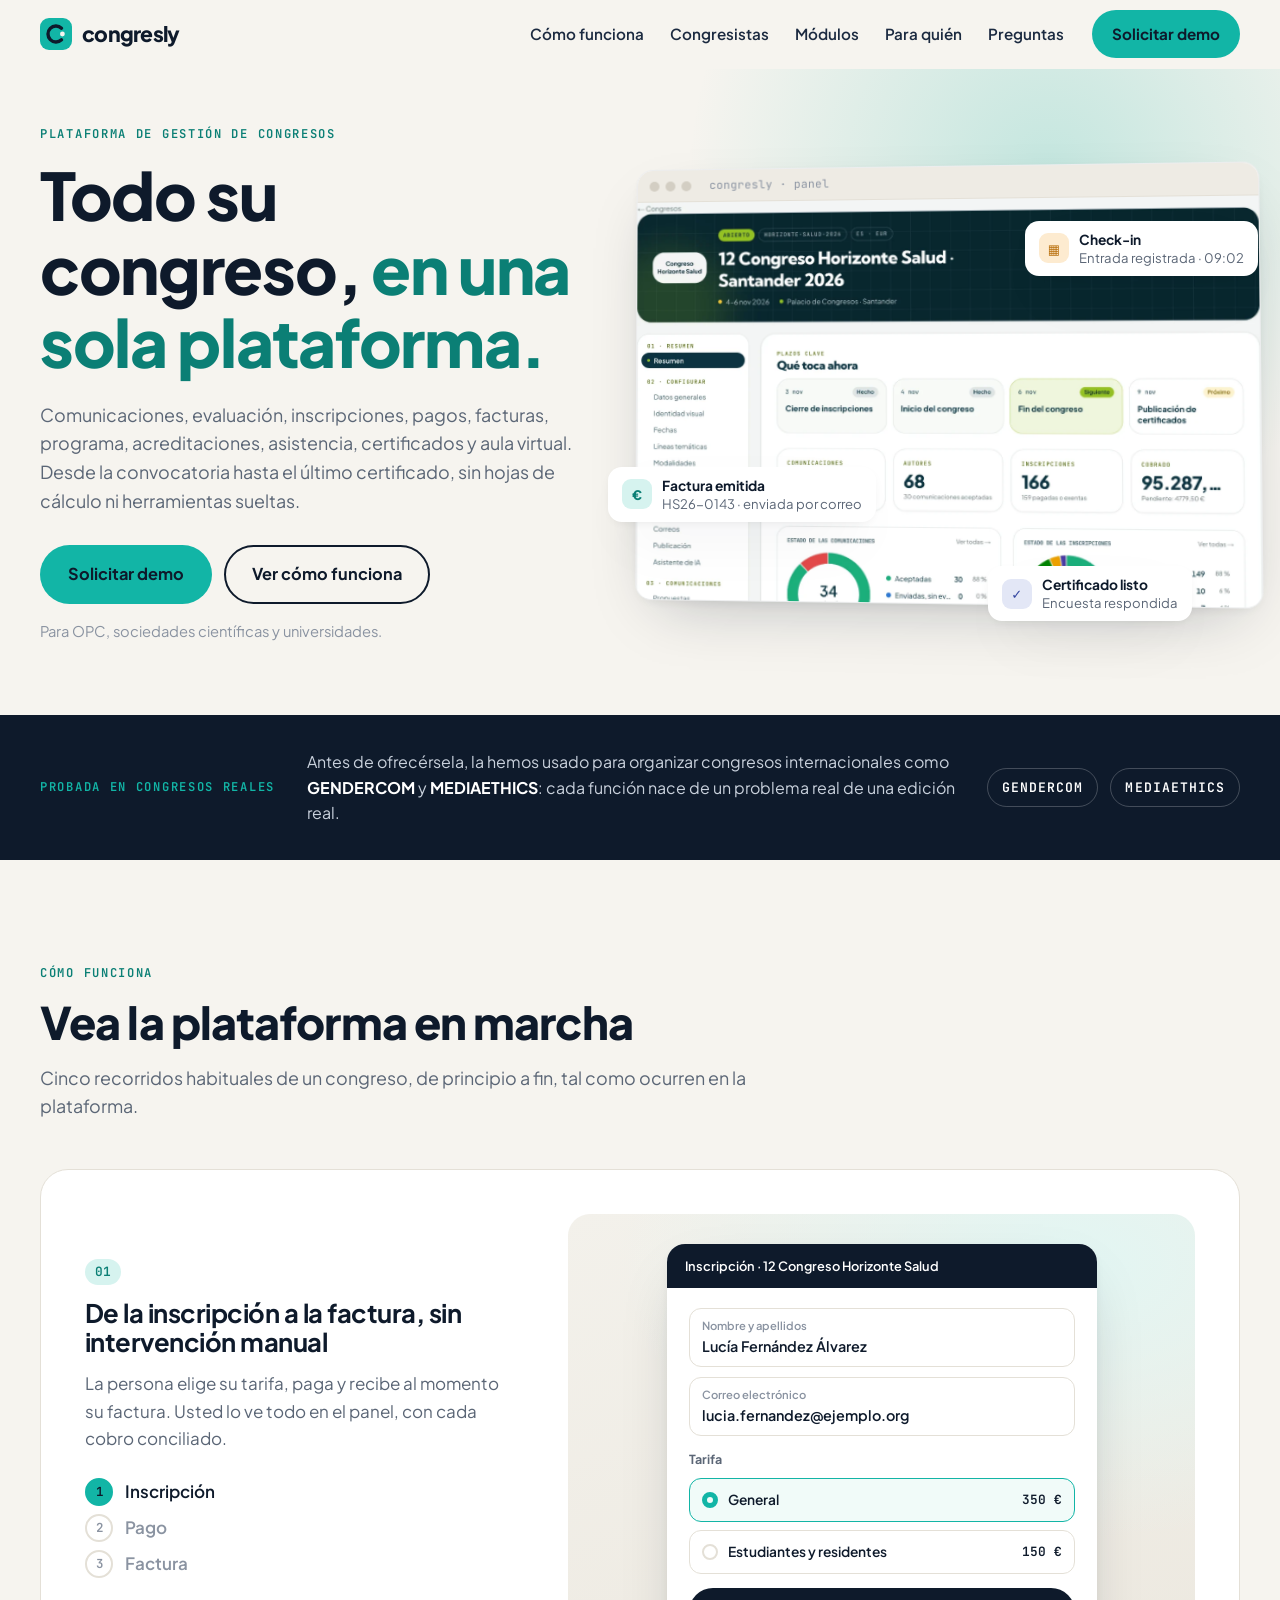
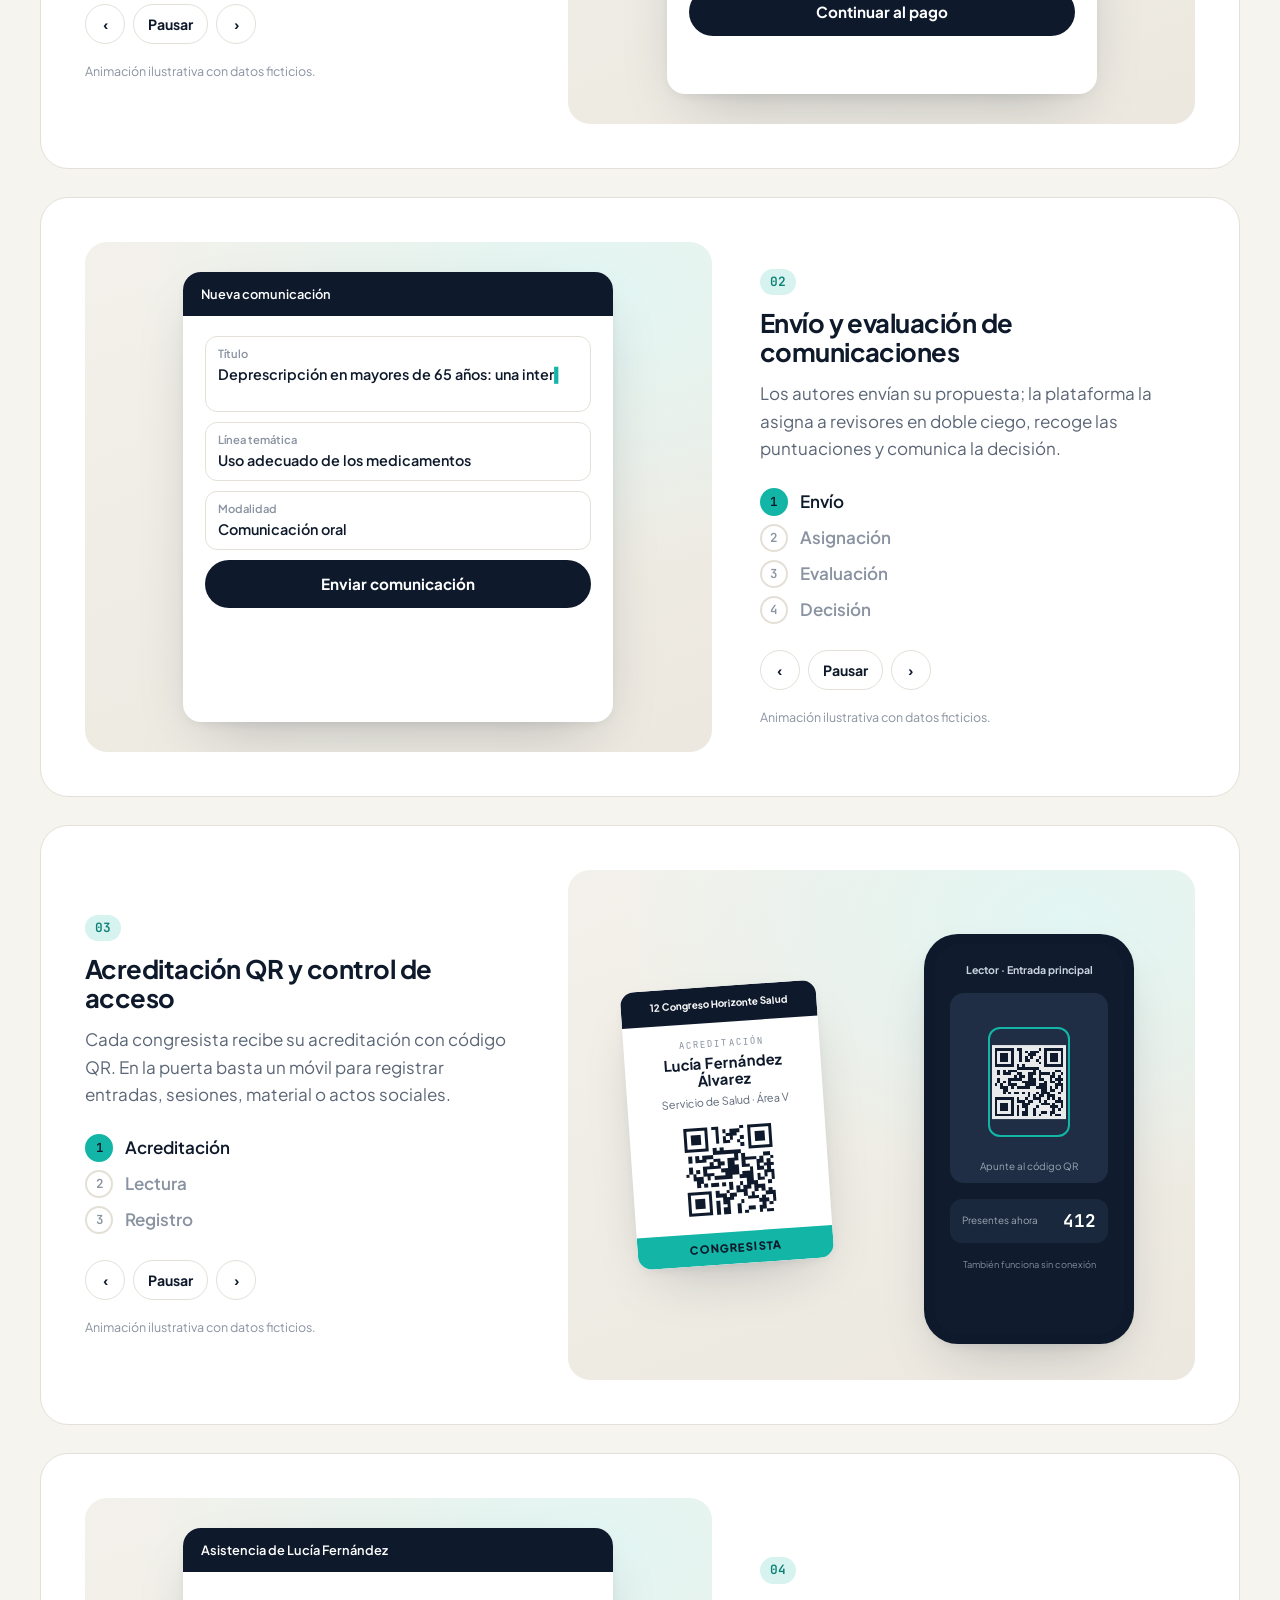
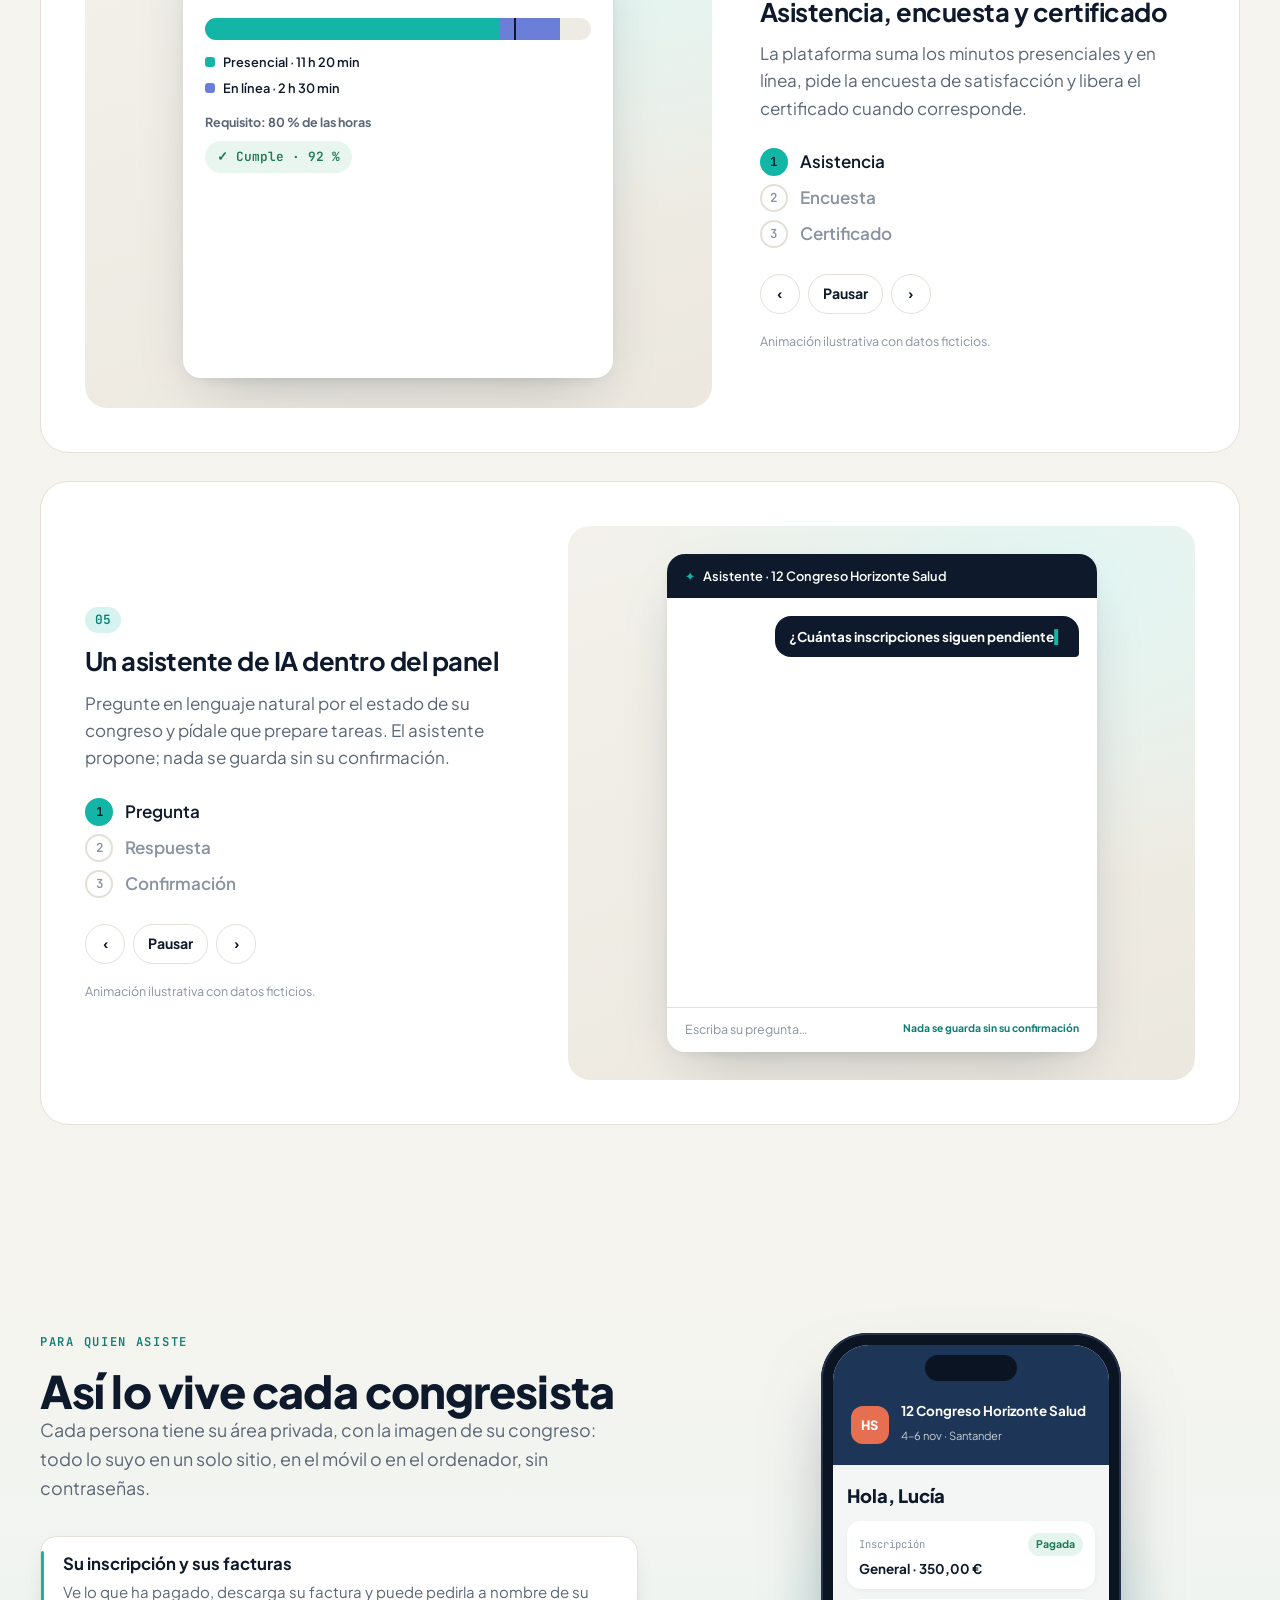
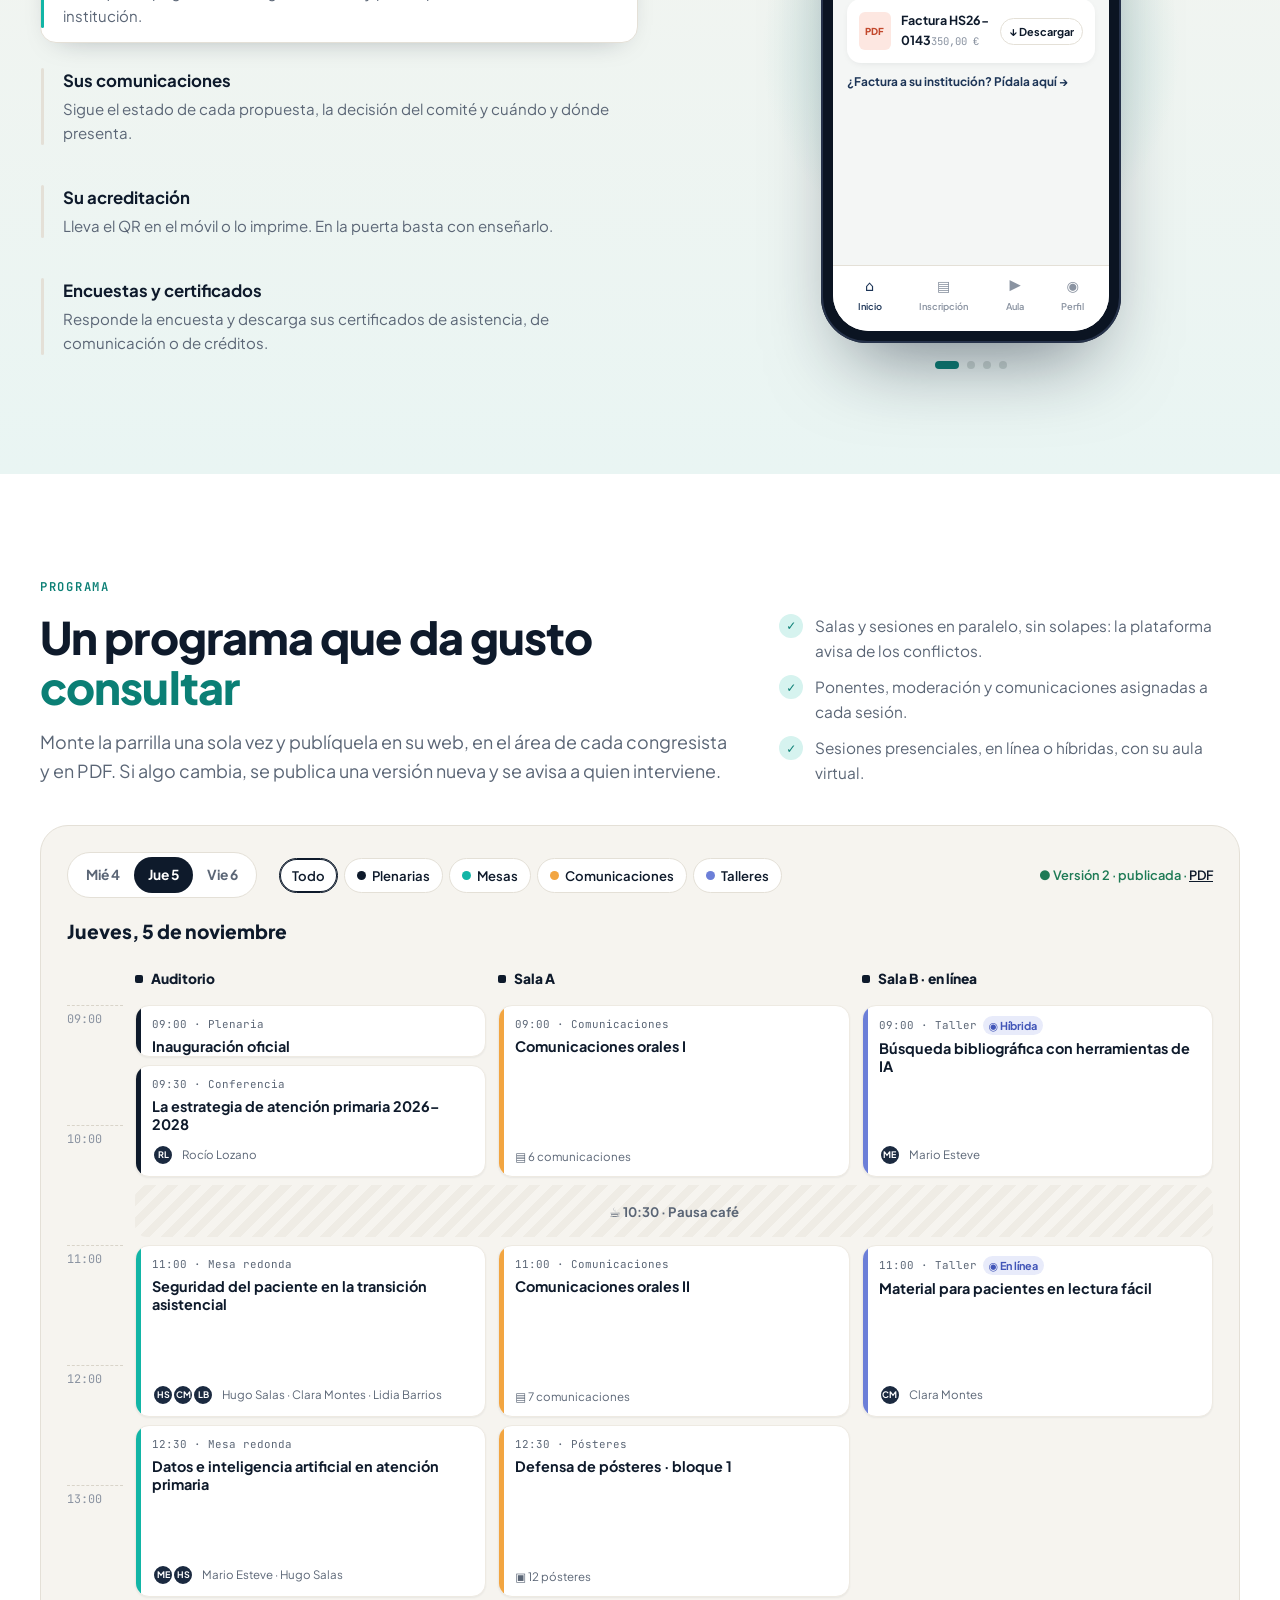
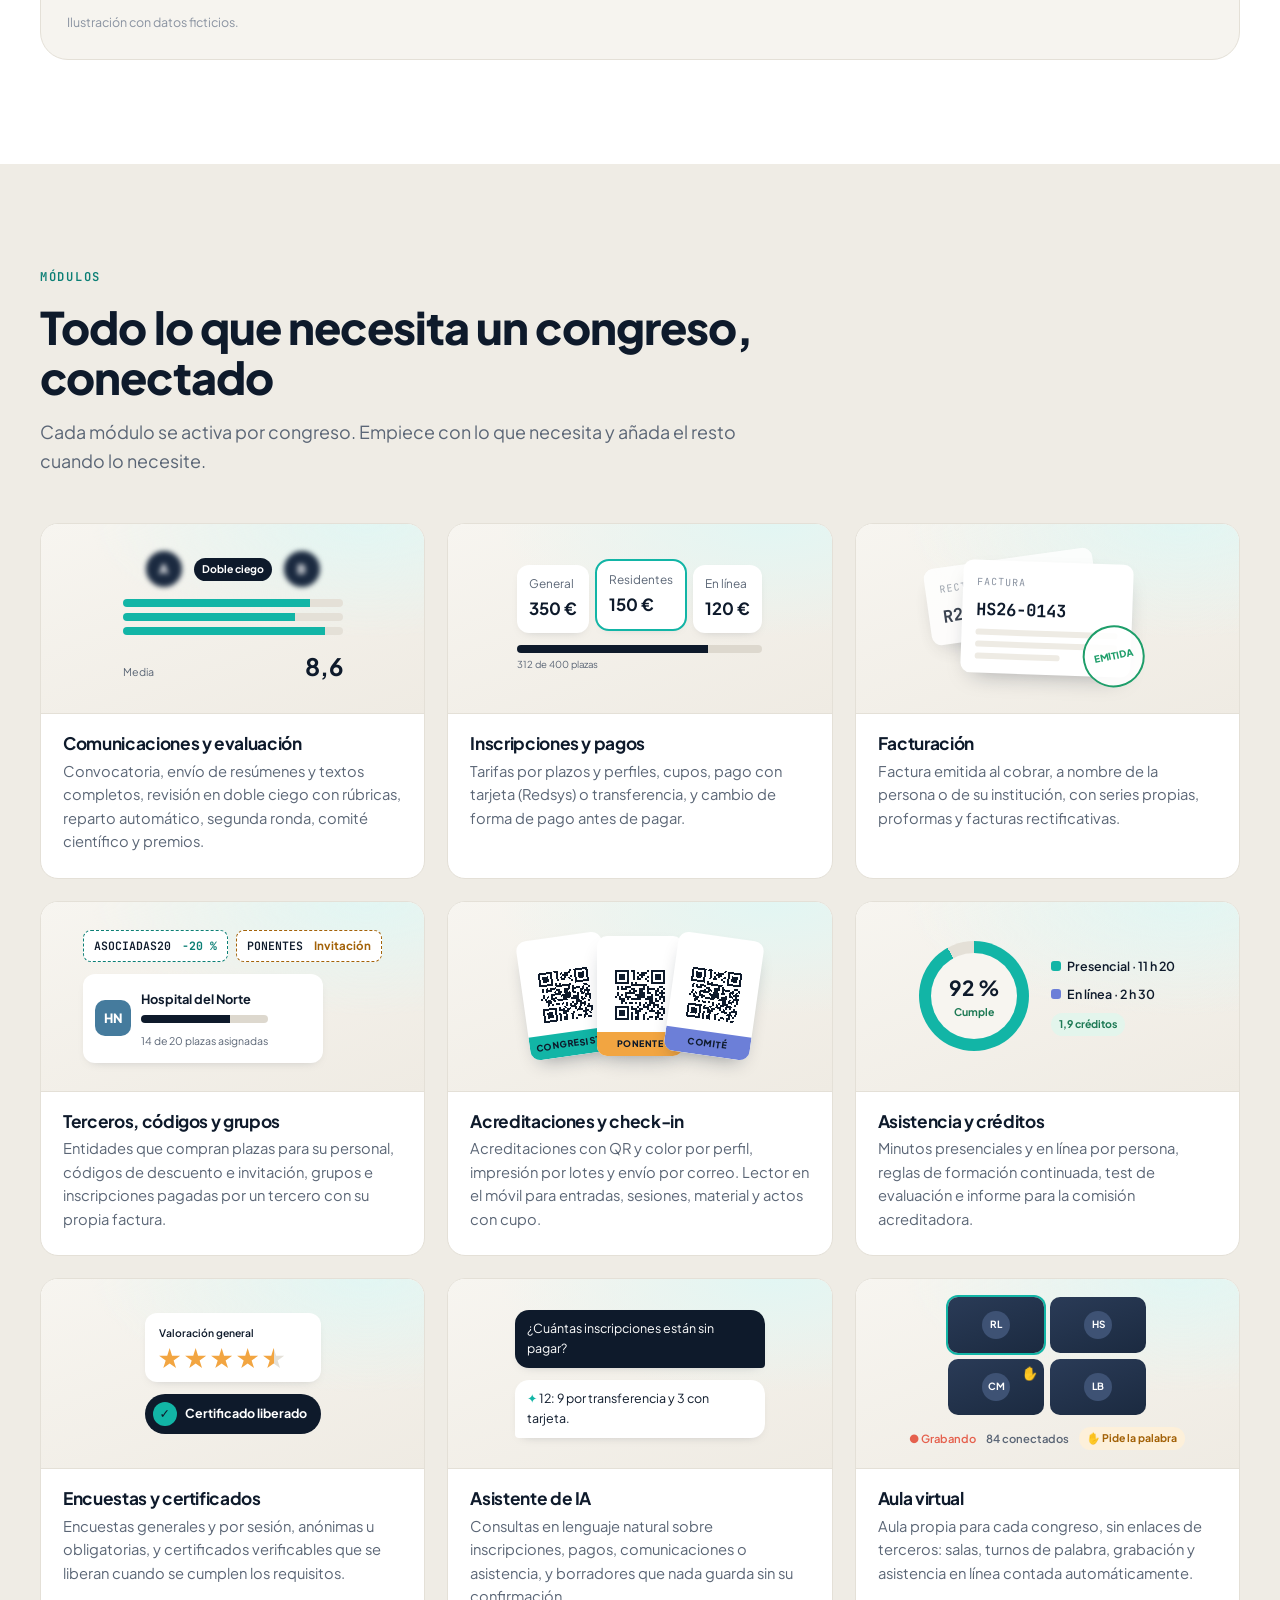
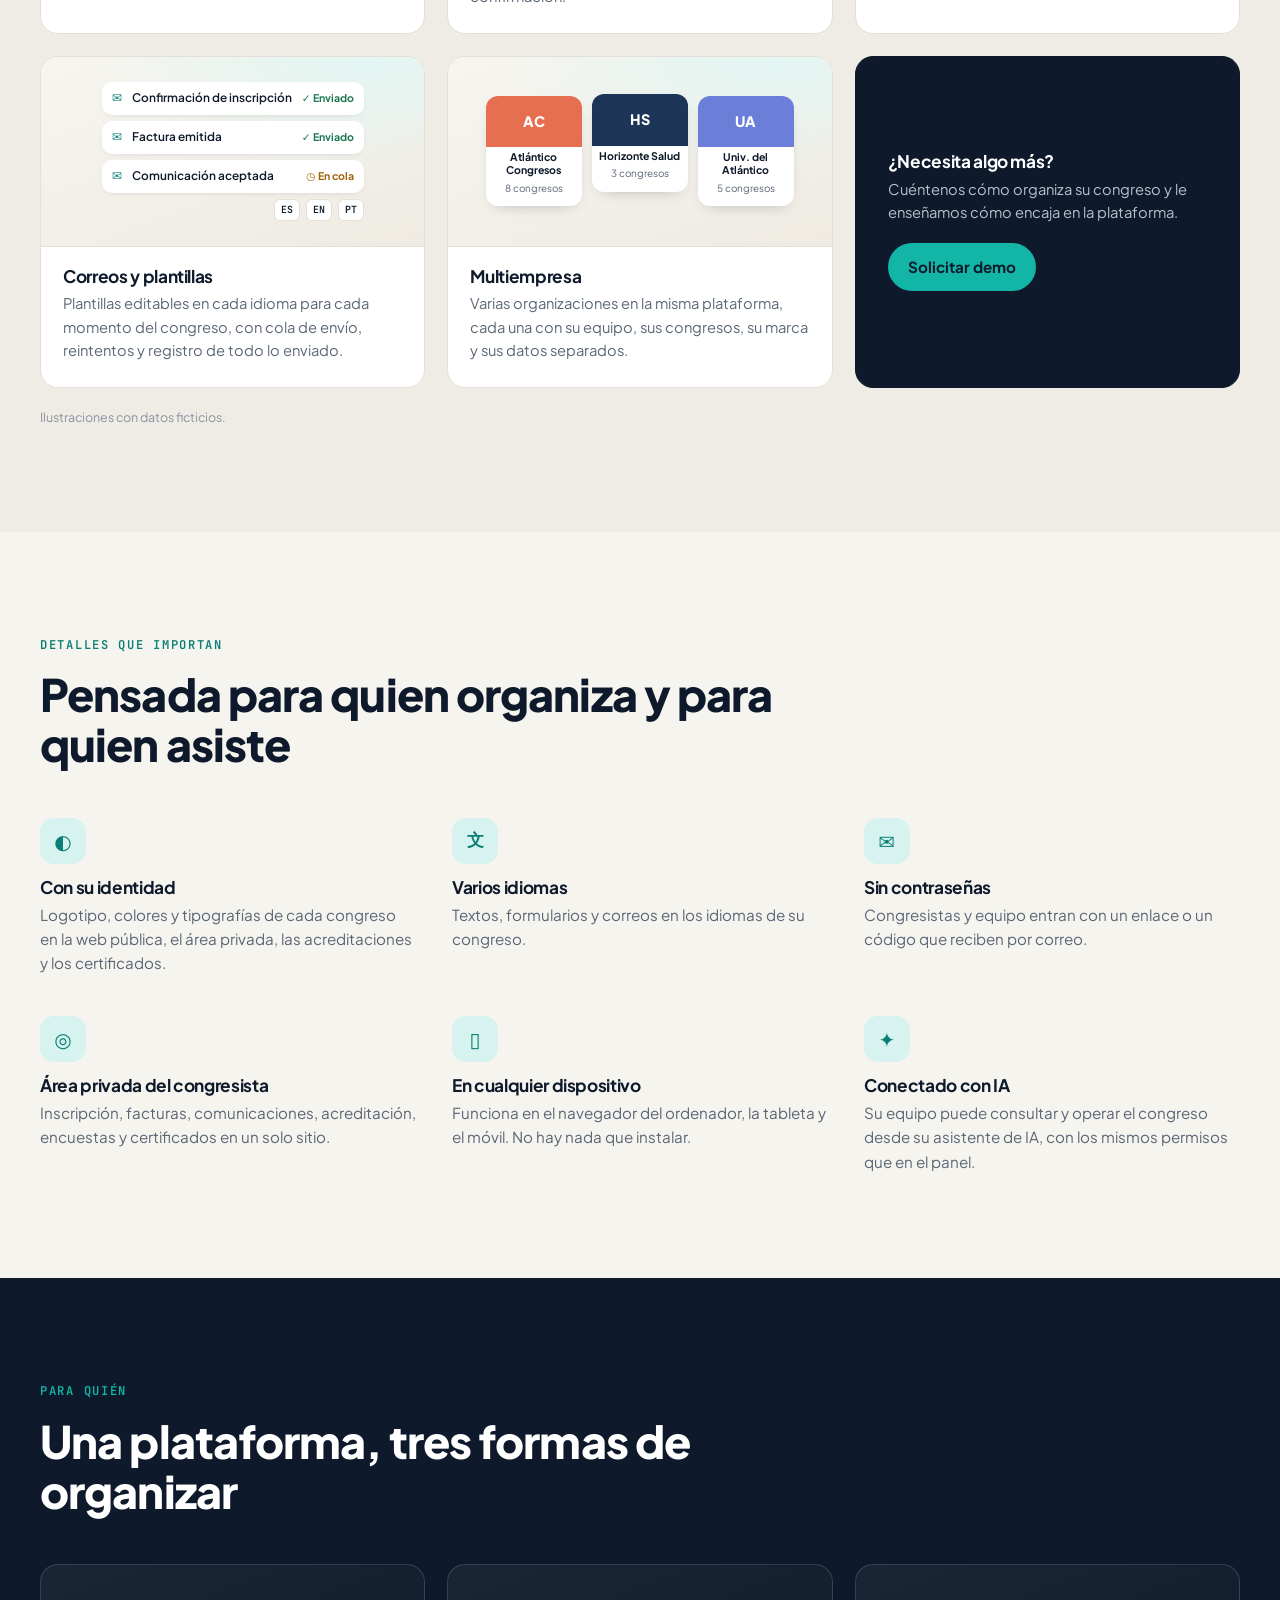
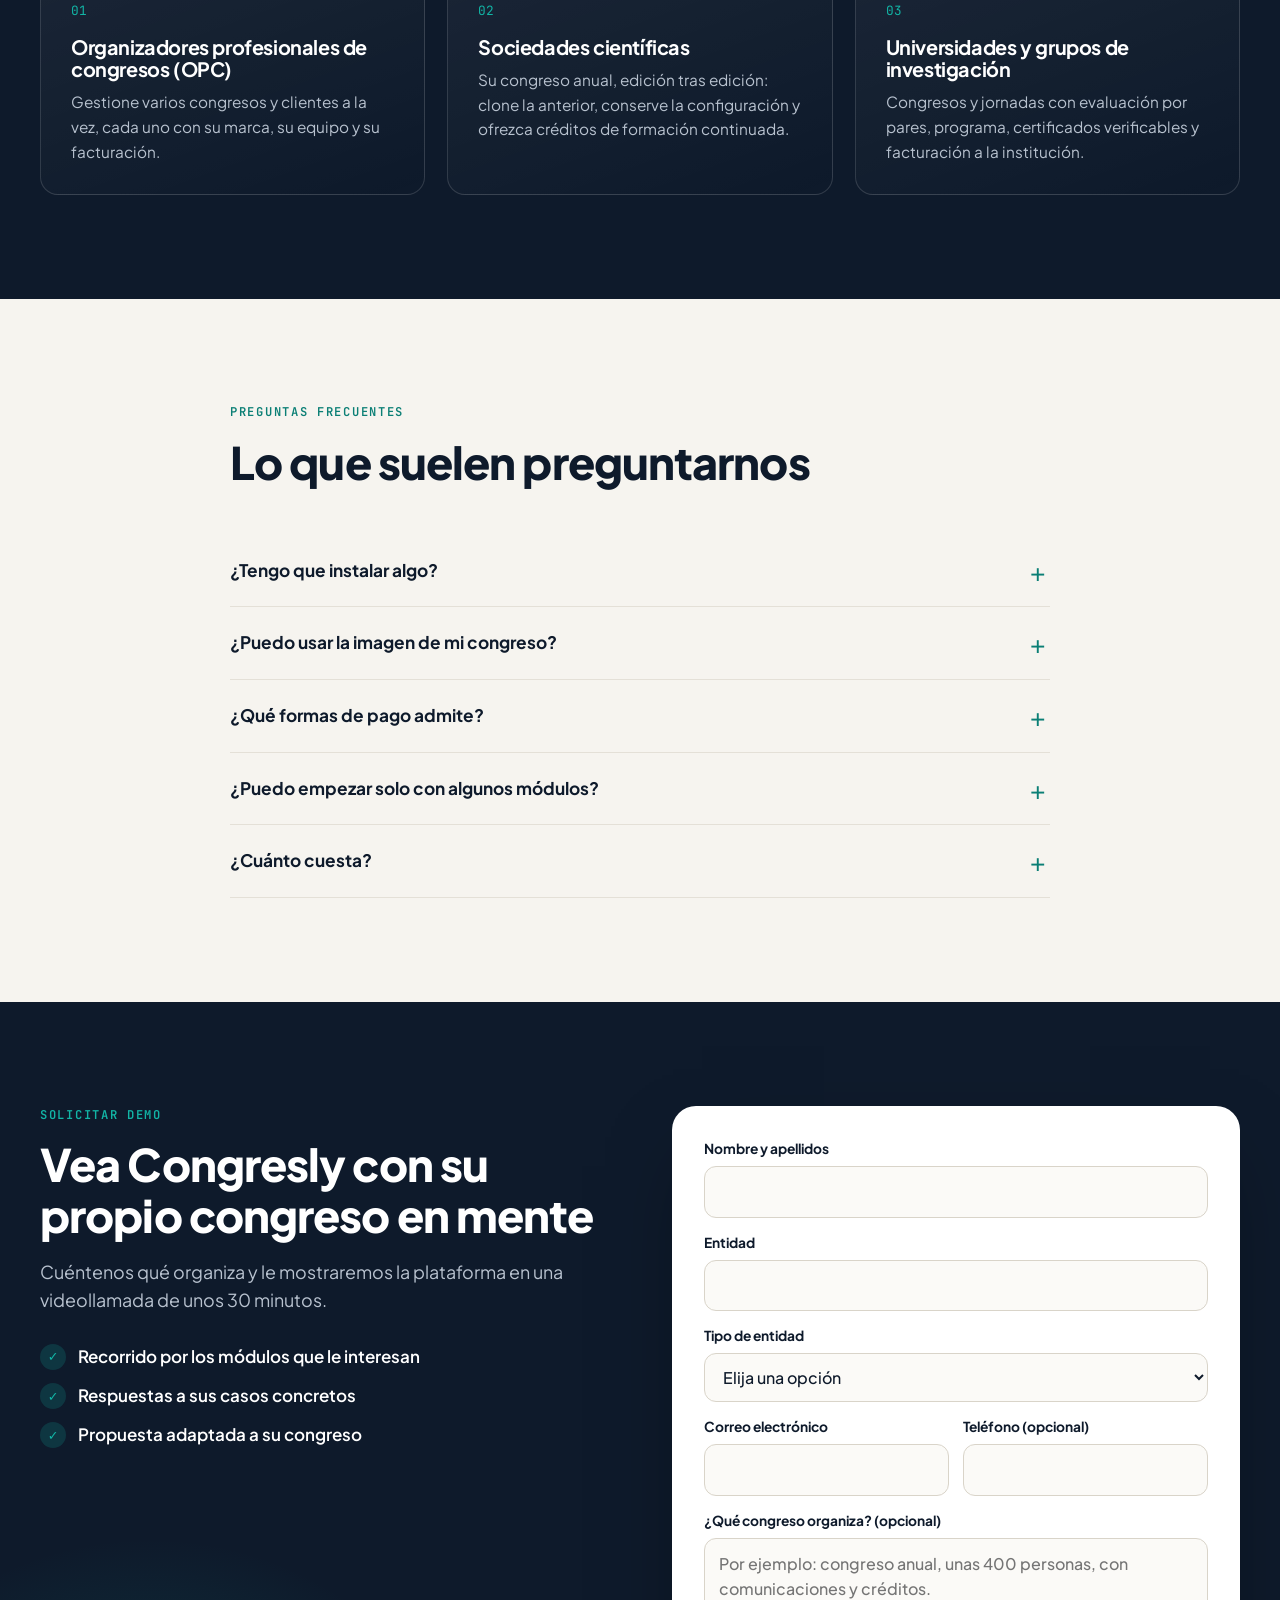
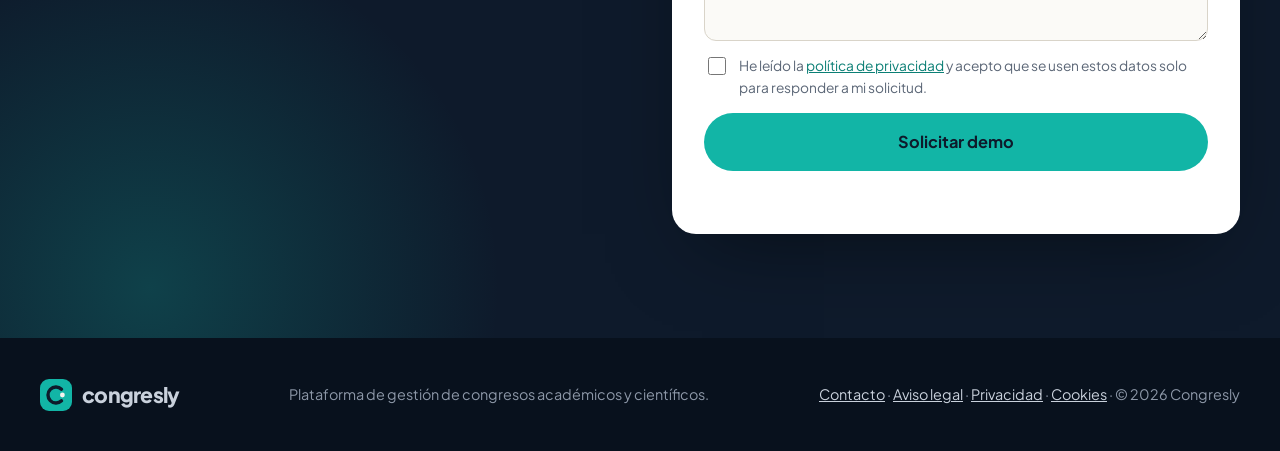
==== commit a4c990a1: "Aviso legal, privacidad y cookies con los datos de Portal Intracom Páginas generadas desde textos/le" ====
--- a/index.html
+++ b/index.html
@@ -627,7 +627,7 @@
         <label class="f-campo"><span>Teléfono (opcional)</span><input name="telefono" type="tel" autocomplete="tel"></label>
       </div>
       <label class="f-campo"><span>¿Qué congreso organiza? (opcional)</span><textarea name="mensaje" rows="3" placeholder="Por ejemplo: congreso anual, unas 400 personas, con comunicaciones y créditos."></textarea></label>
-      <label class="f-check"><input type="checkbox" name="privacidad" required><span>Acepto que se usen estos datos solo para responder a mi solicitud.</span></label>
+      <label class="f-check"><input type="checkbox" name="privacidad" required><span>He leído la <a href='privacidad.html'>política de privacidad</a> y acepto que se usen estos datos solo para responder a mi solicitud.</span></label>
       <input class="f-trampa" name="web" tabindex="-1" autocomplete="off" aria-hidden="true">
       <button class="boton boton--acento boton--grande boton--bloque" type="submit">Solicitar demo</button>
       <p class="f-estado" role="status" data-error="Revise los campos marcados." data-gracias="Se abrirá su programa de correo con la solicitud preparada. Si no se abre, escríbanos a"></p>
@@ -645,7 +645,7 @@
       <span class="marca__nombre">congresly</span>
     </a>
     <p>Plataforma de gestión de congresos académicos y científicos.</p>
-    <p><a href="#demo">Contacto</a> · © 2026 Congresly</p>
+    <p><a href="#demo">Contacto</a> · <a href="aviso-legal.html">Aviso legal</a> · <a href="privacidad.html">Privacidad</a> · <a href="cookies.html">Cookies</a> · © 2026 Congresly</p>
   </div>
 </footer>
 
--- a/estilos.css
+++ b/estilos.css
@@ -681,3 +681,19 @@
 
 .ses__sala { display: none; }
 @media (max-width: 760px) { .ses__sala { display: block; font-size: .72rem; font-weight: 700; color: var(--acento-osc); } }
+
+/* ---------- Textos legales ---------- */
+.legal { padding: 64px 0 96px; }
+.legal h1 { font-size: clamp(2rem, 4.4vw, 2.8rem); }
+.legal h2 { font-size: 1.3rem; margin: 40px 0 12px; letter-spacing: -.01em; }
+.legal p, .legal li { color: #334155; line-height: 1.7; }
+.legal p { margin: 0 0 12px; }
+.legal ul { padding-left: 1.2em; margin: 0 0 14px; }
+.legal li { margin-bottom: 6px; }
+.legal a { color: var(--acento-osc); }
+.legal__fecha { font-family: var(--mono); font-size: .8rem; color: var(--gris-claro) !important; margin: 12px 0 24px; }
+.legal__intro { font-size: 1.08rem; }
+.legal__otros { display: flex; flex-wrap: wrap; gap: 10px; margin-top: 48px; padding-top: 24px; border-top: 1px solid var(--linea); }
+.legal__otros a { text-decoration: none; border: 1px solid var(--linea); border-radius: 999px; padding: 6px 14px; font-weight: 600; font-size: .9rem; color: var(--tinta); }
+.legal__volver { padding: 8px 16px; font-size: .9rem; }
+.f-check a { color: var(--acento-osc); }
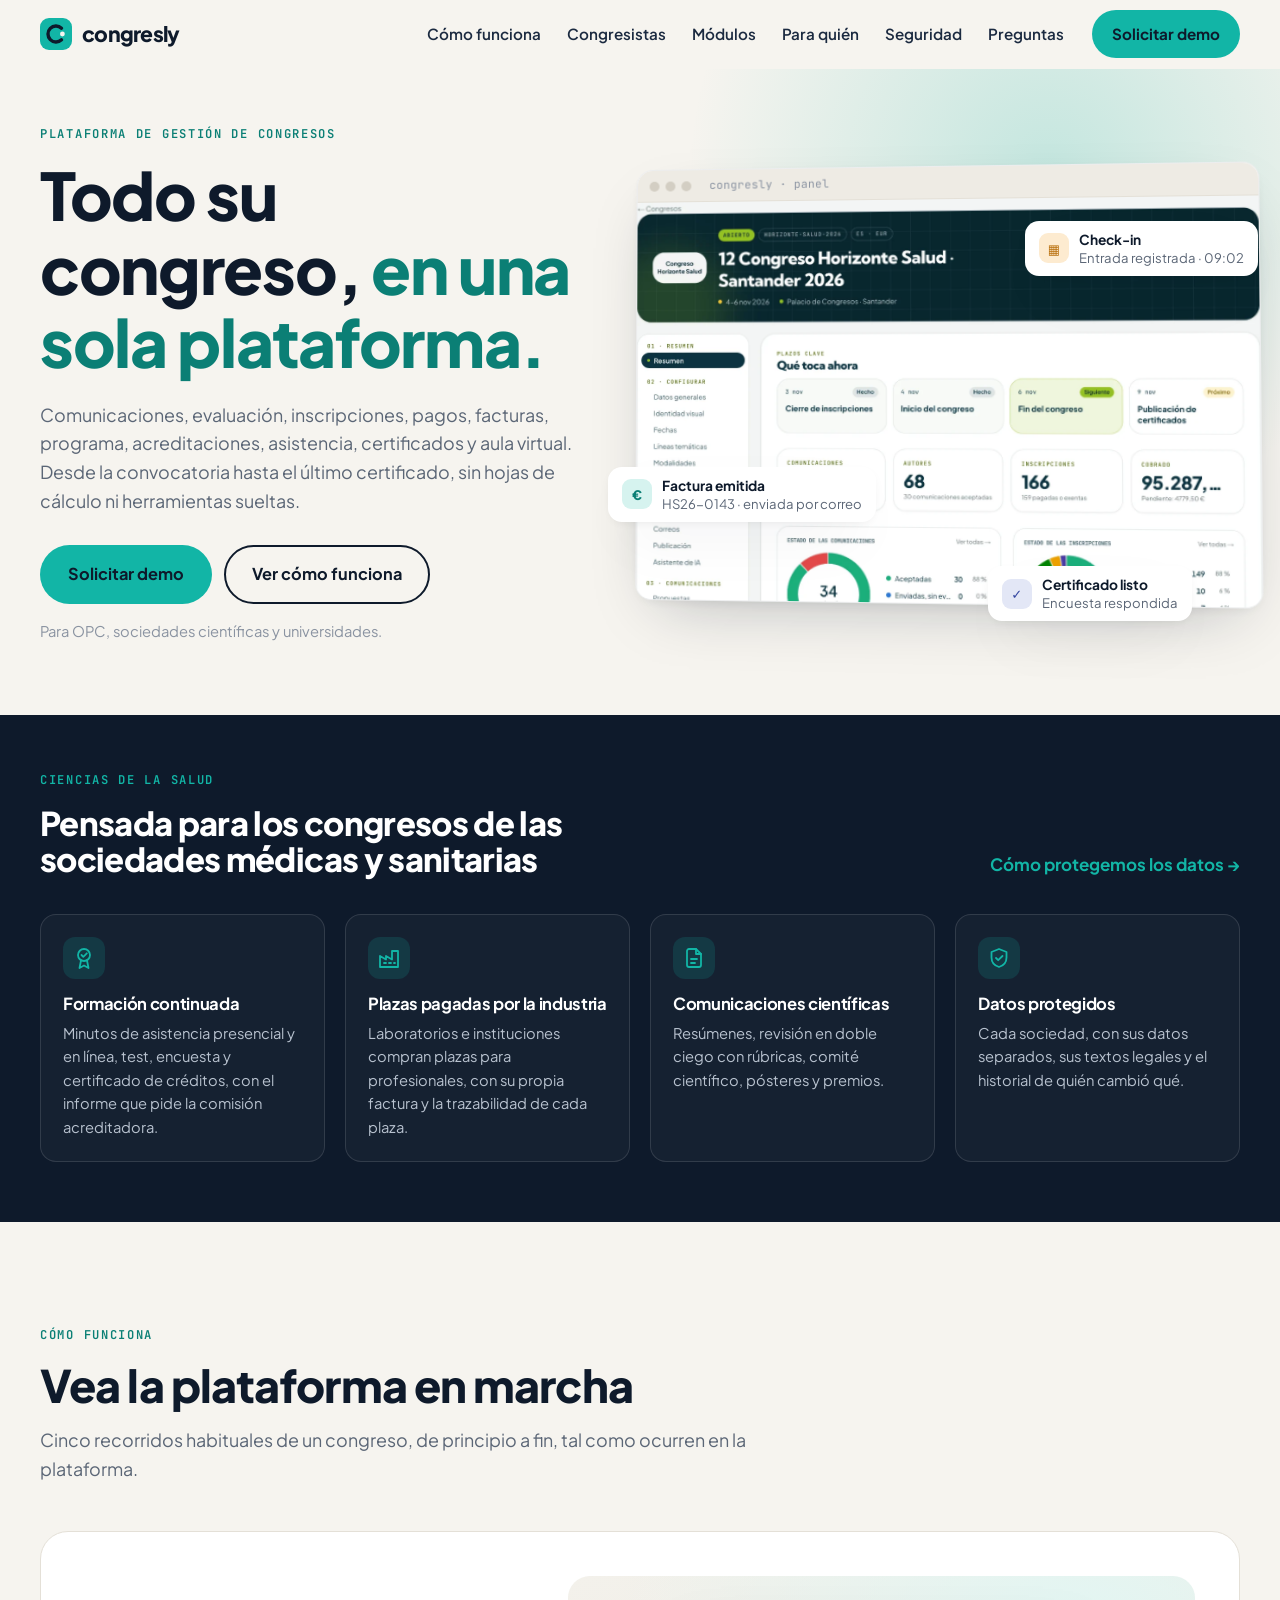
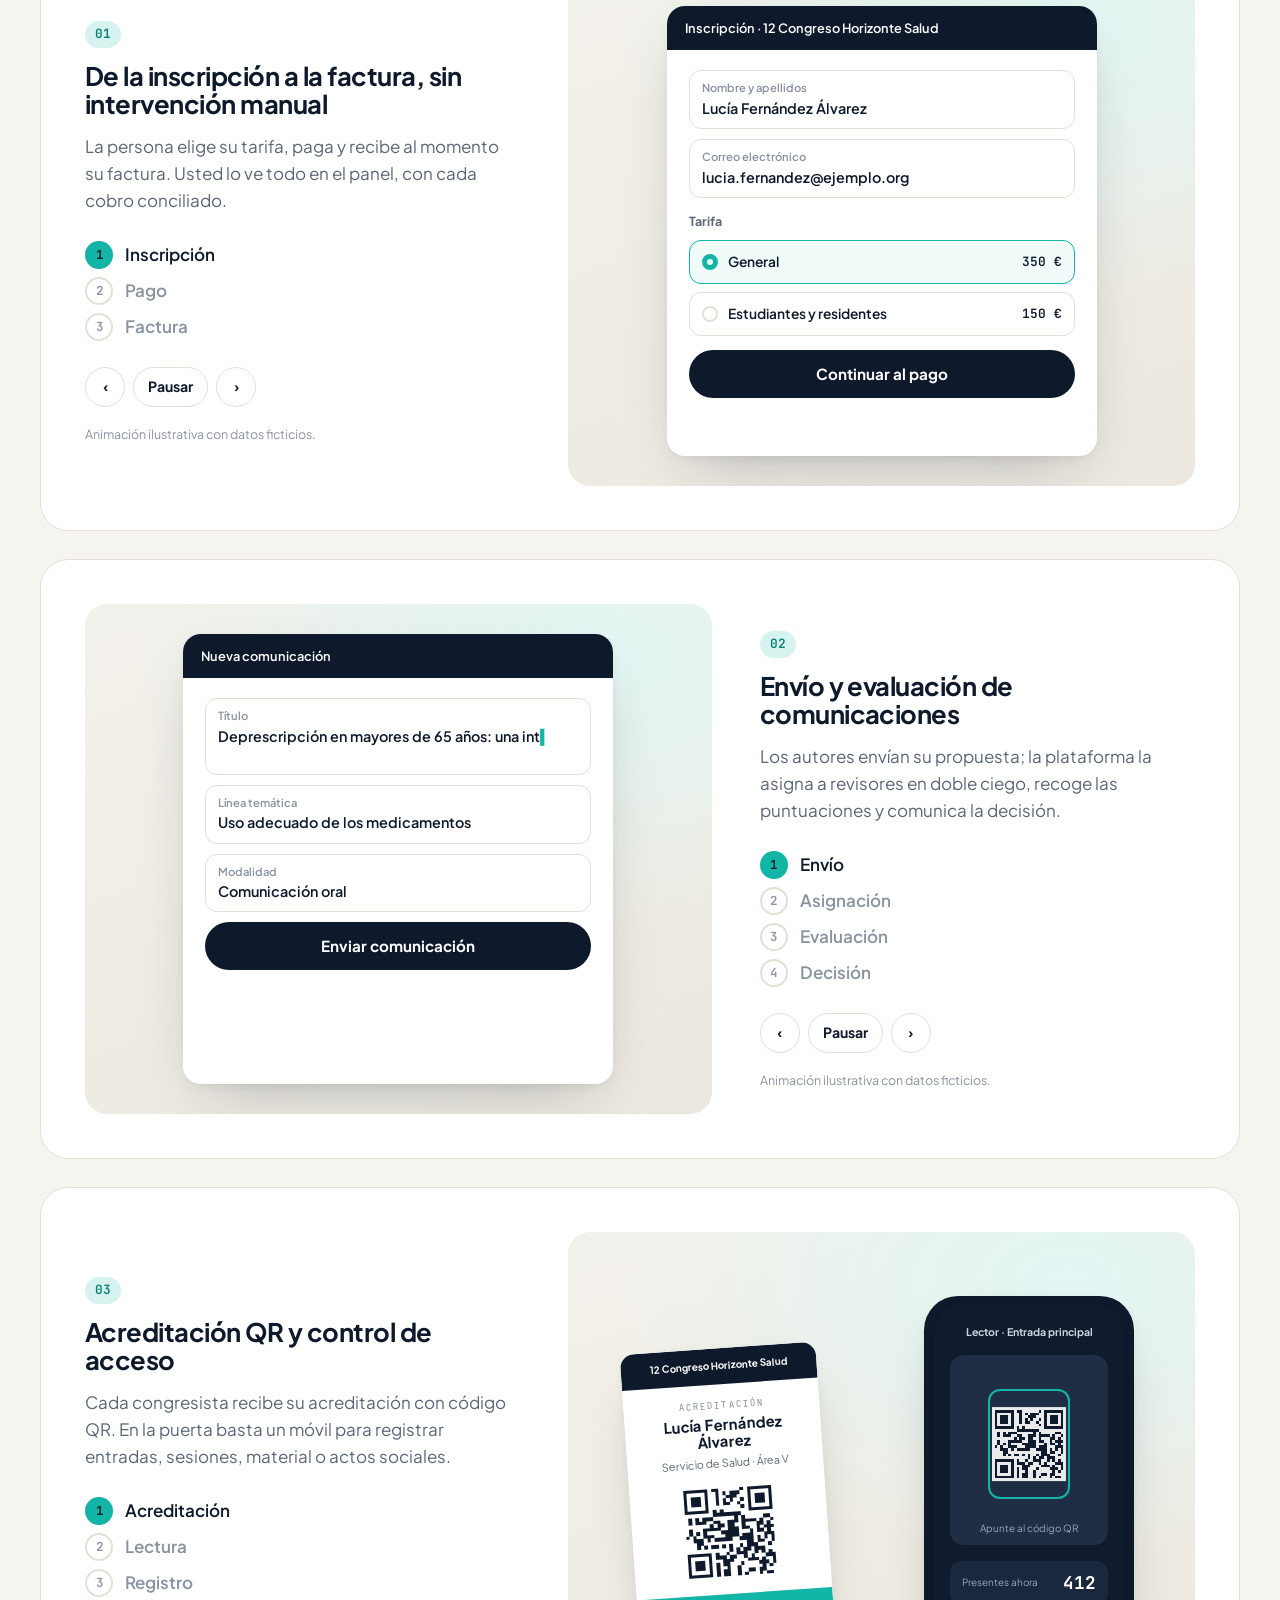
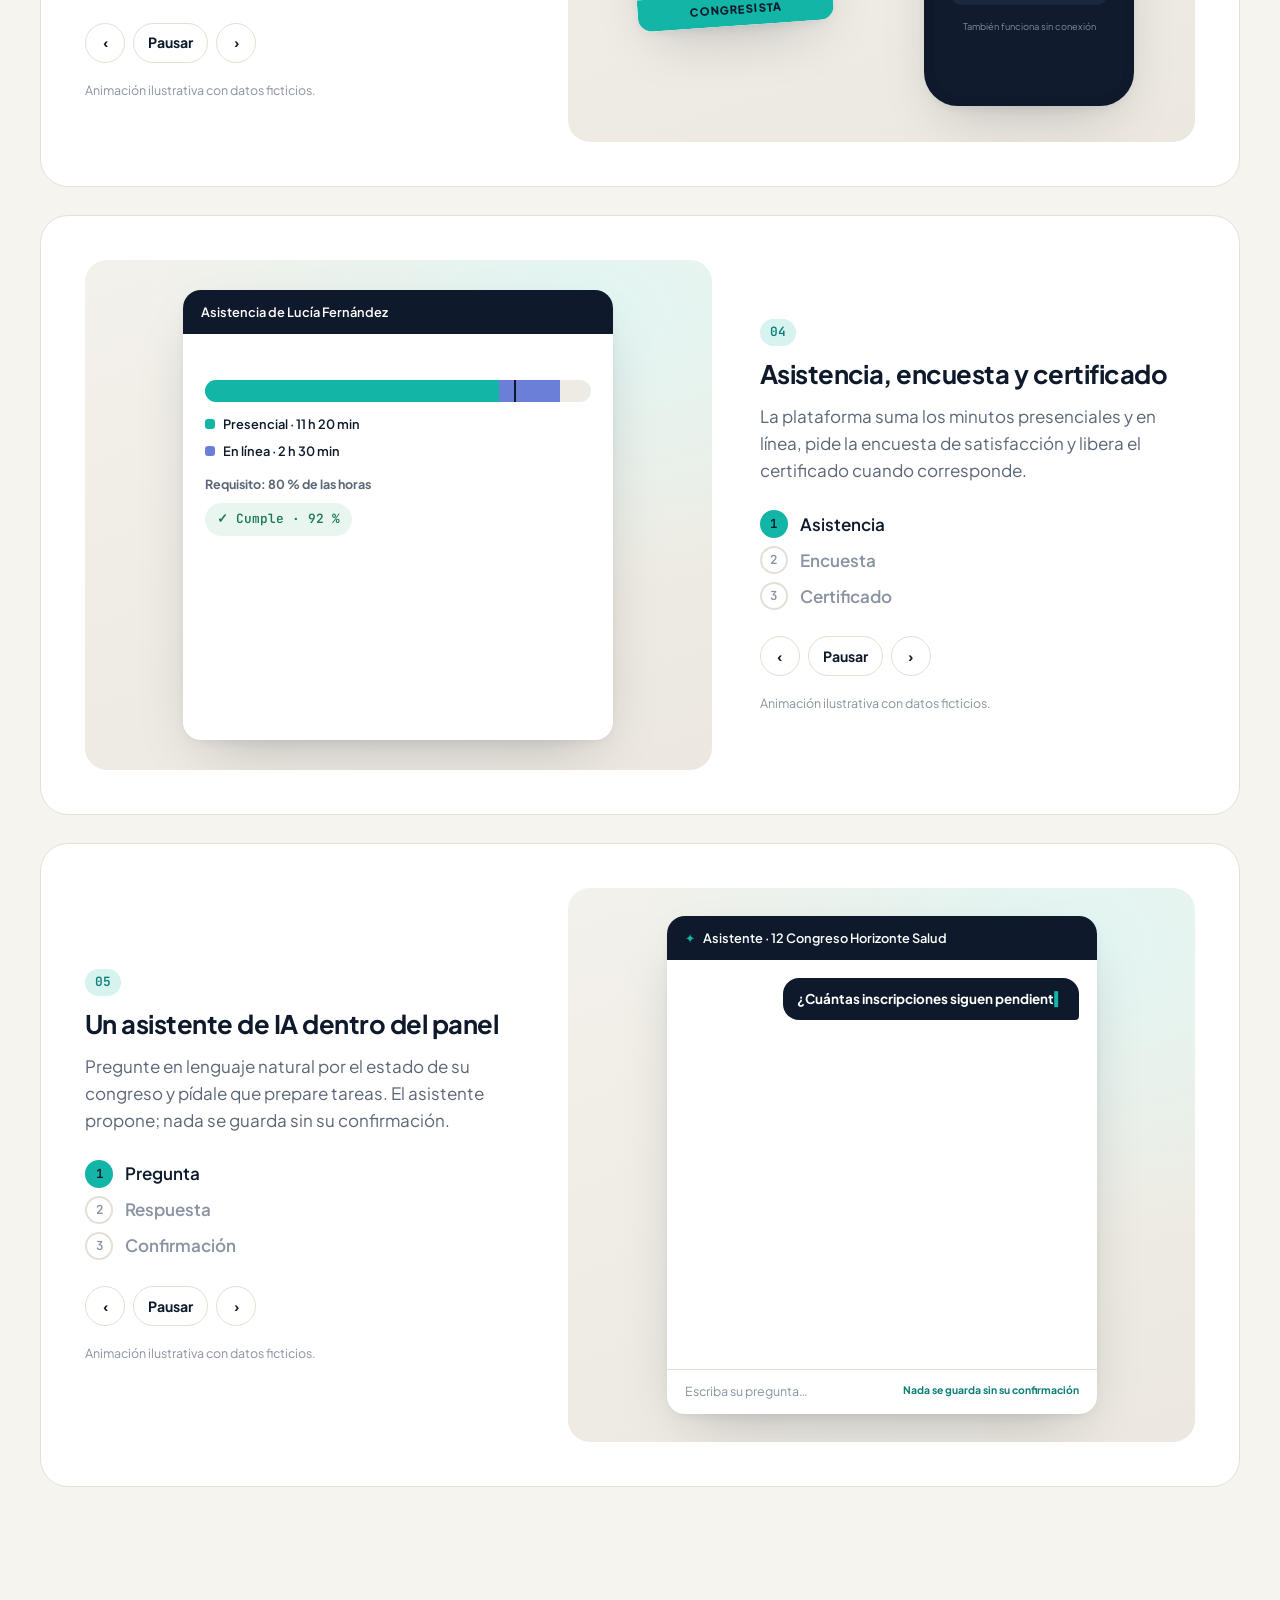
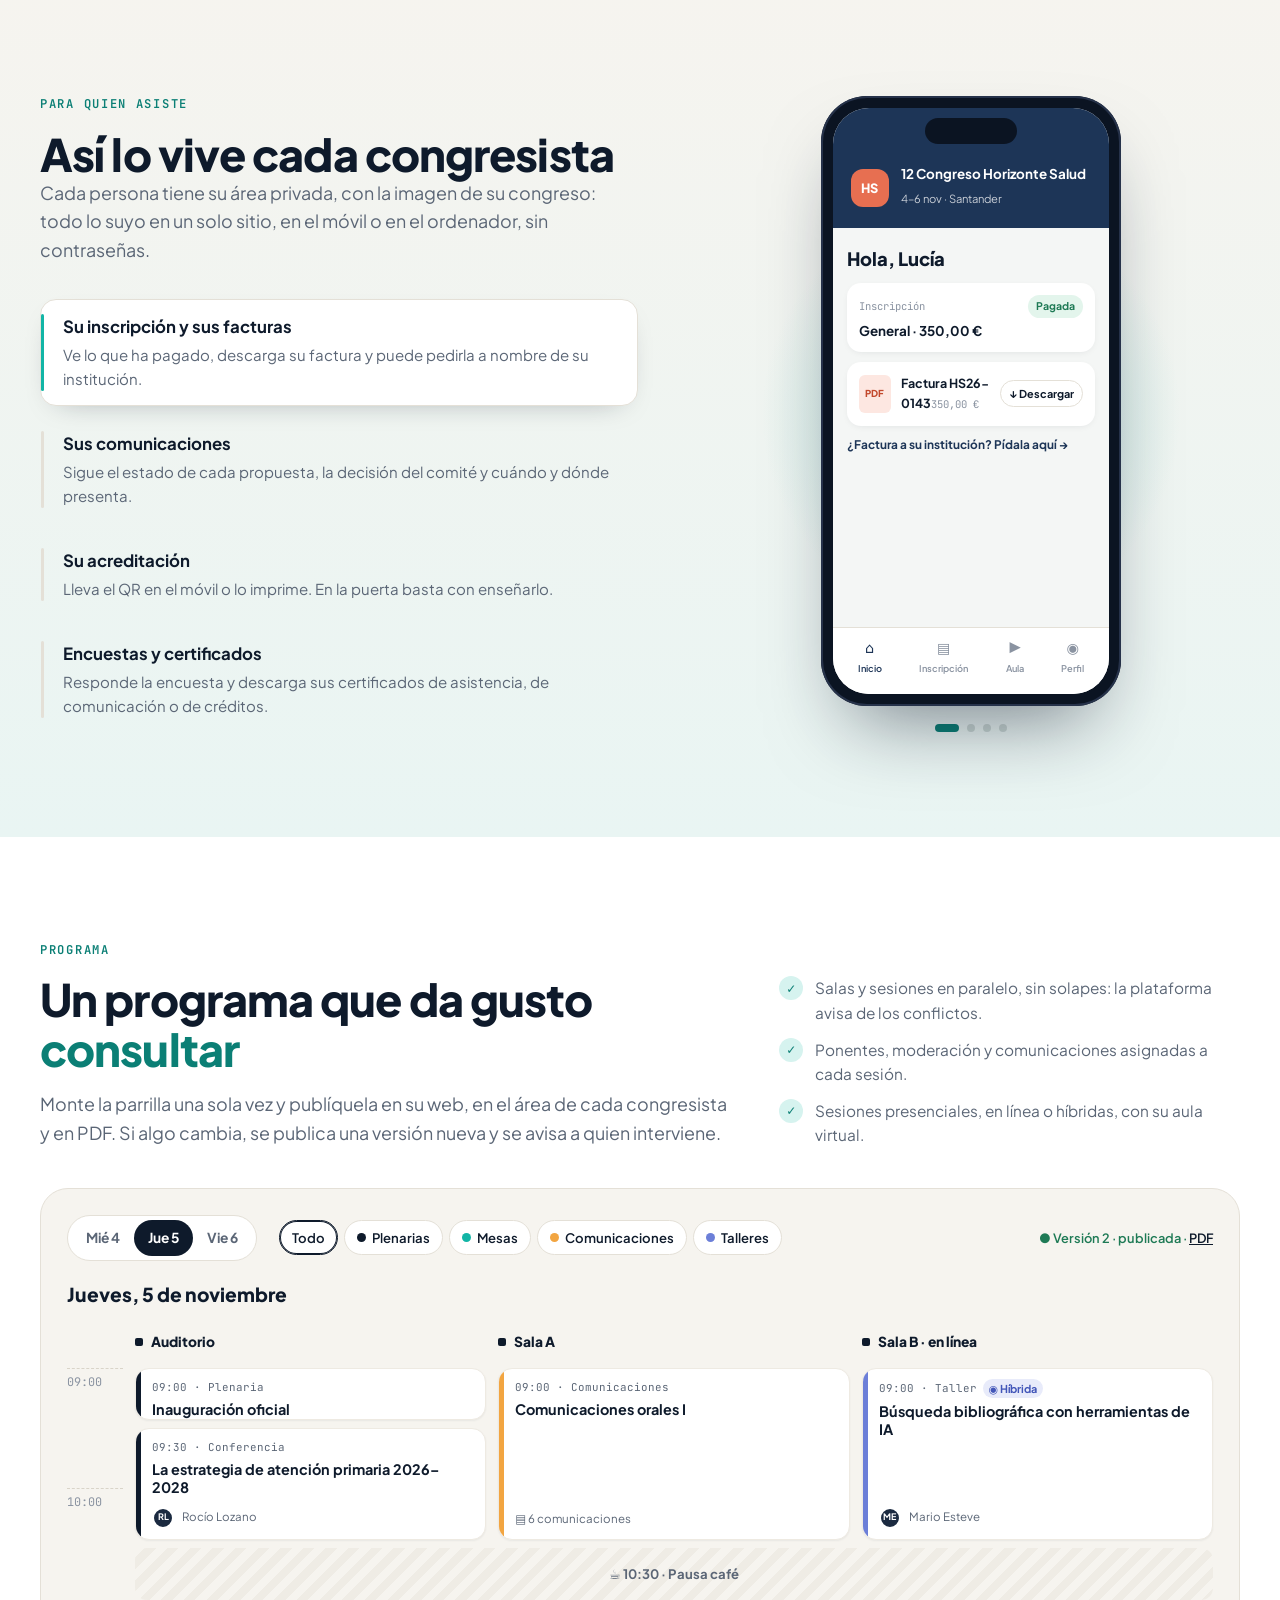
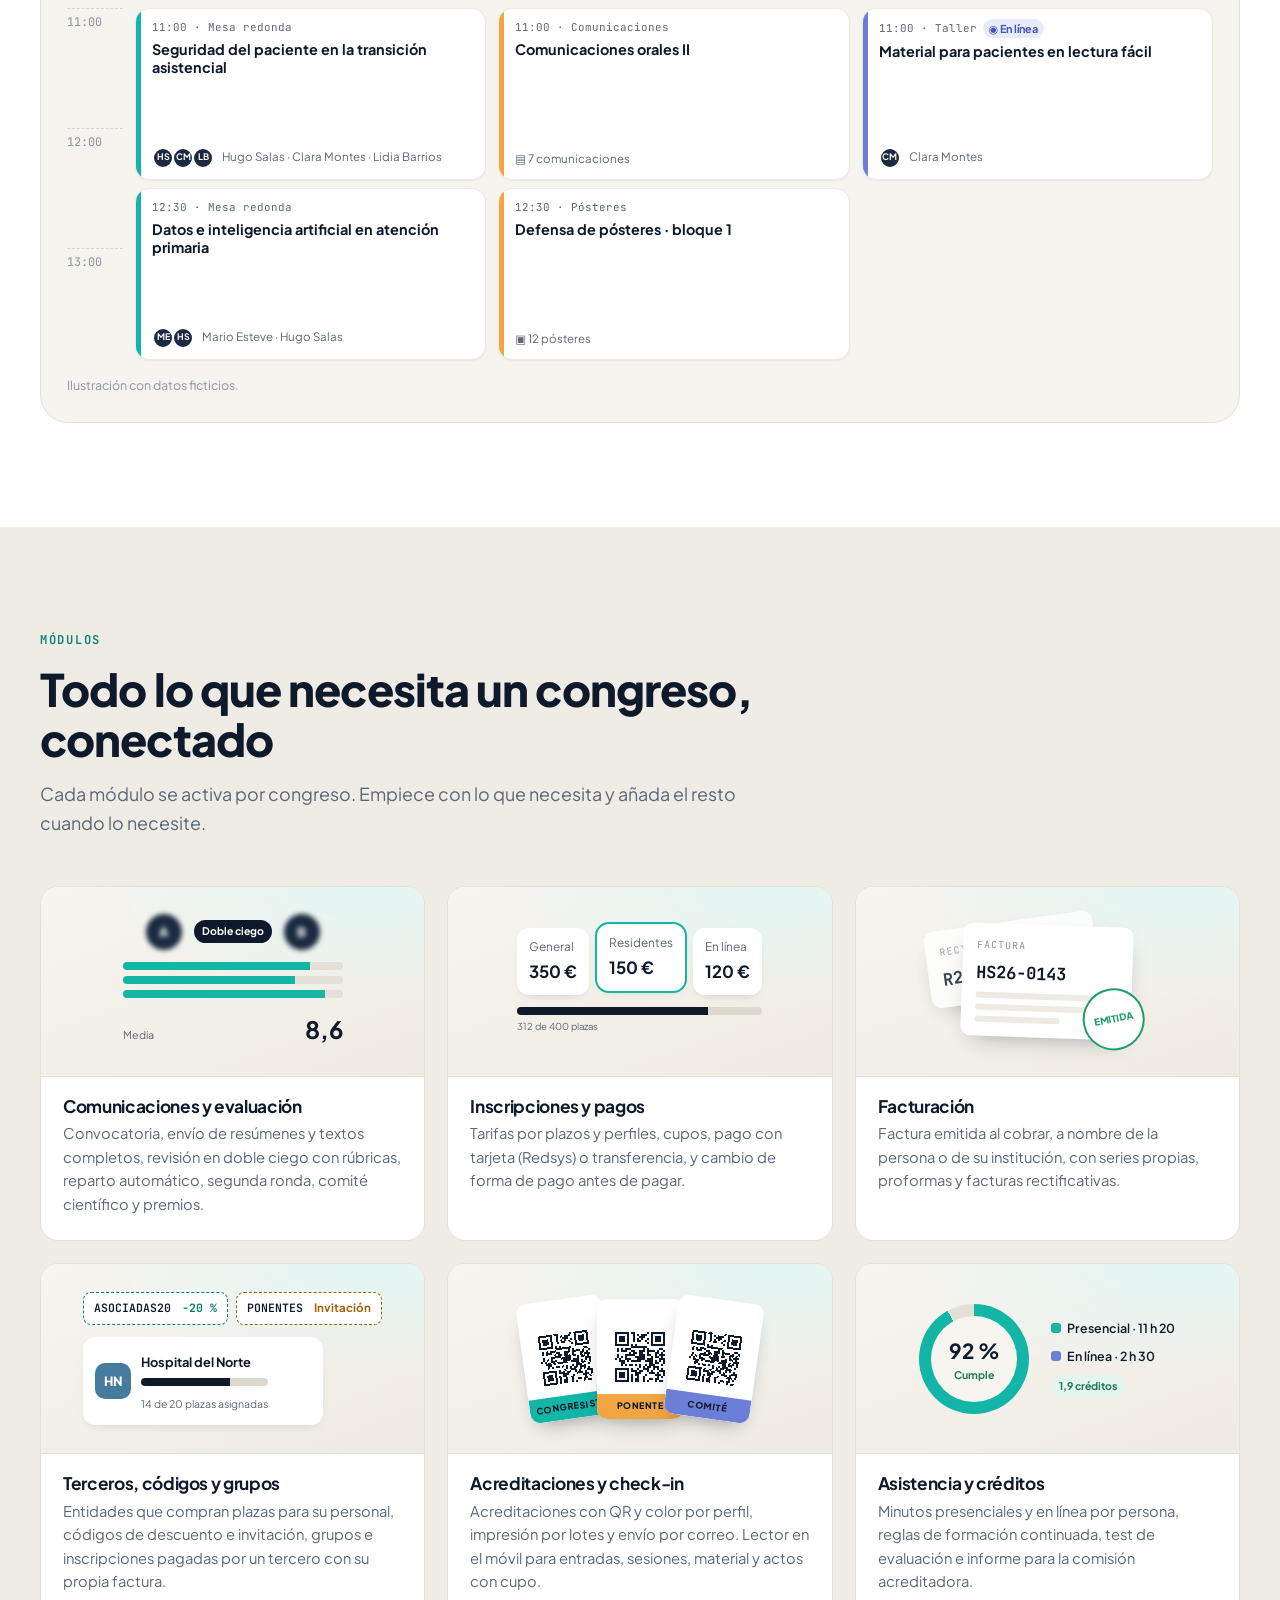
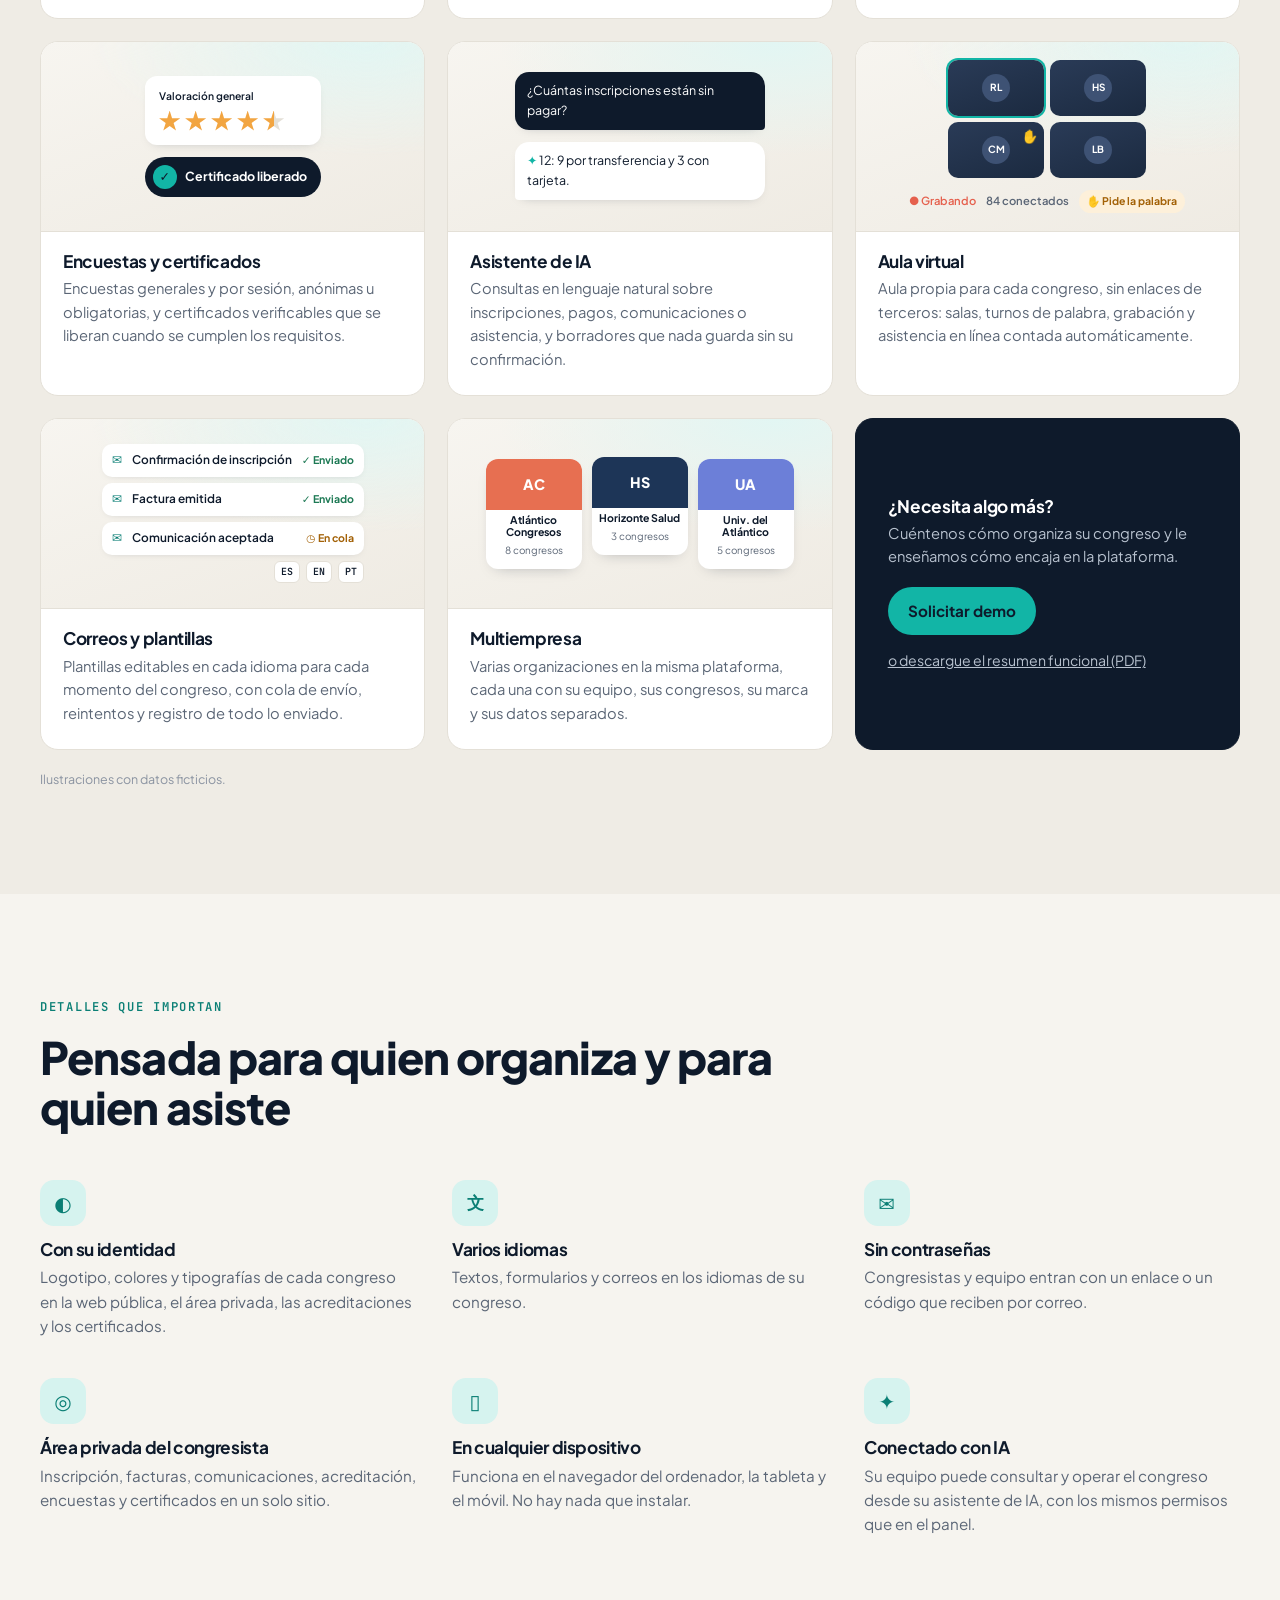
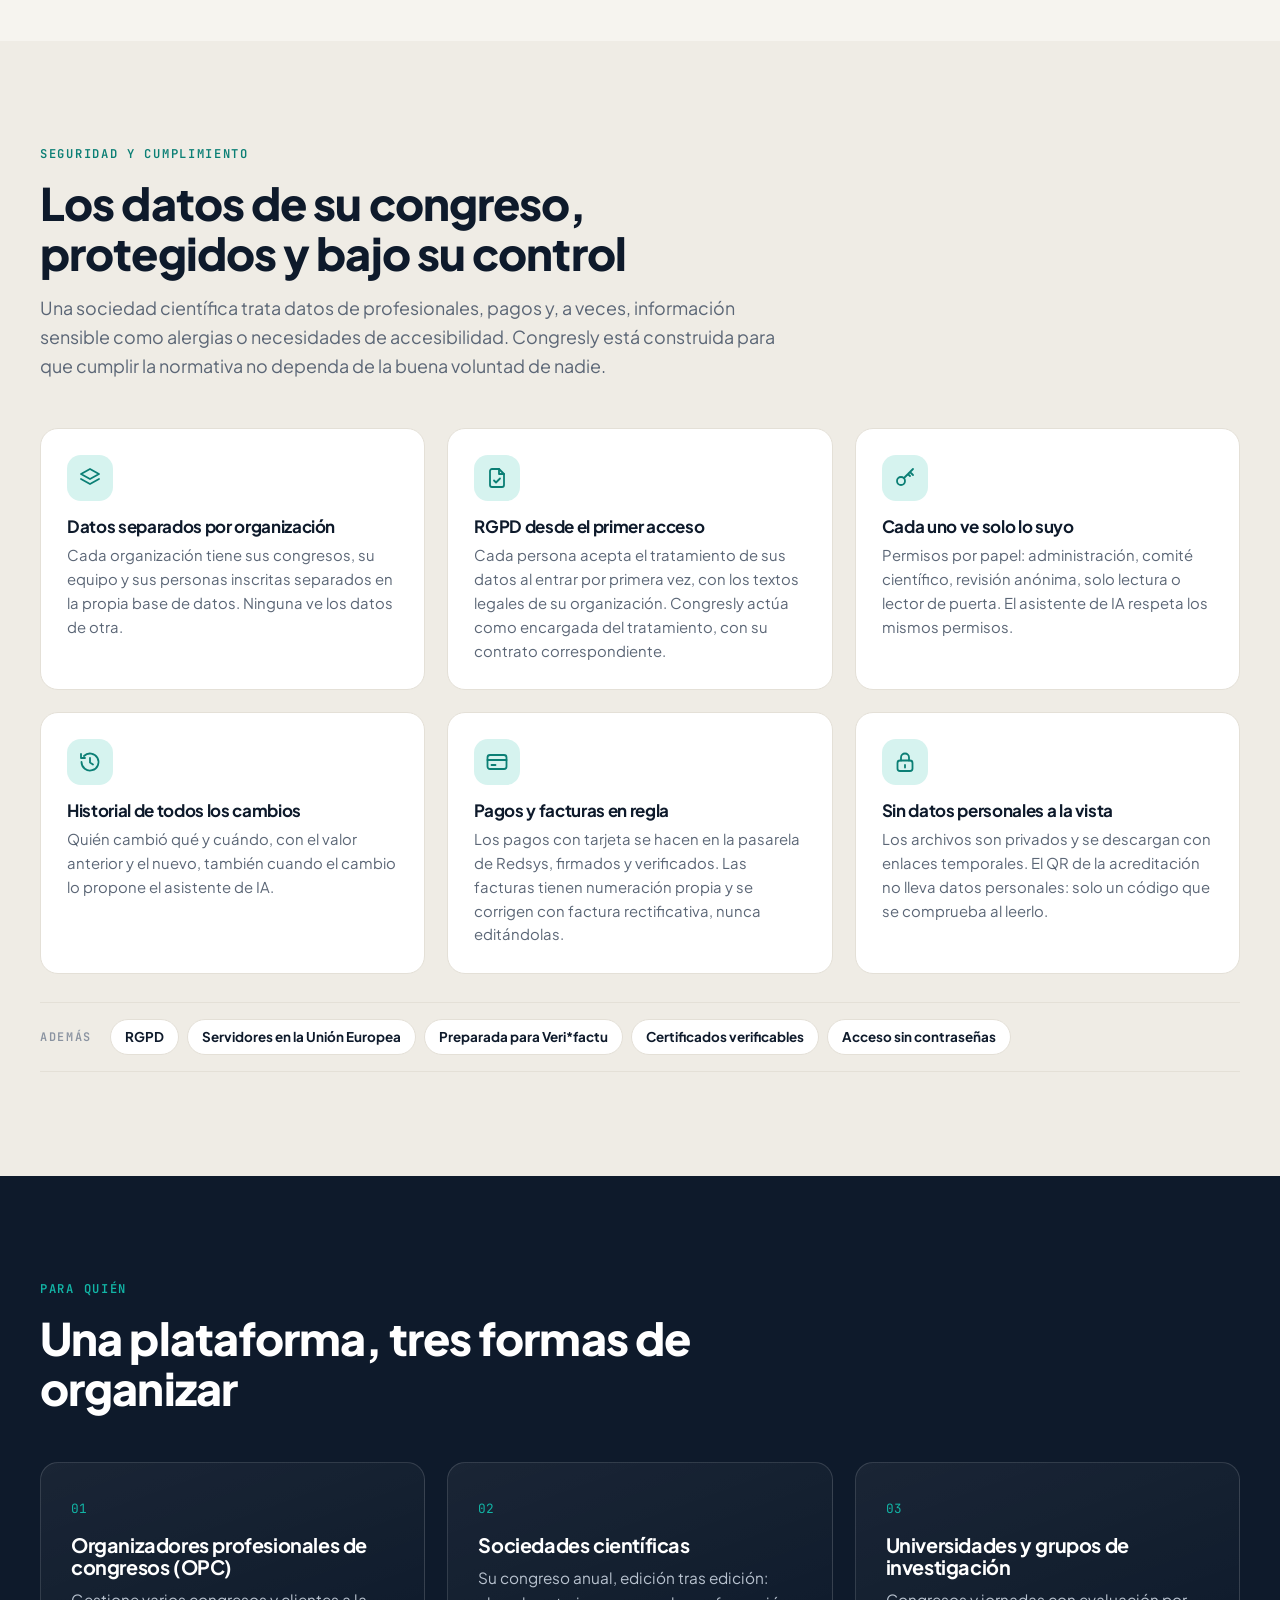
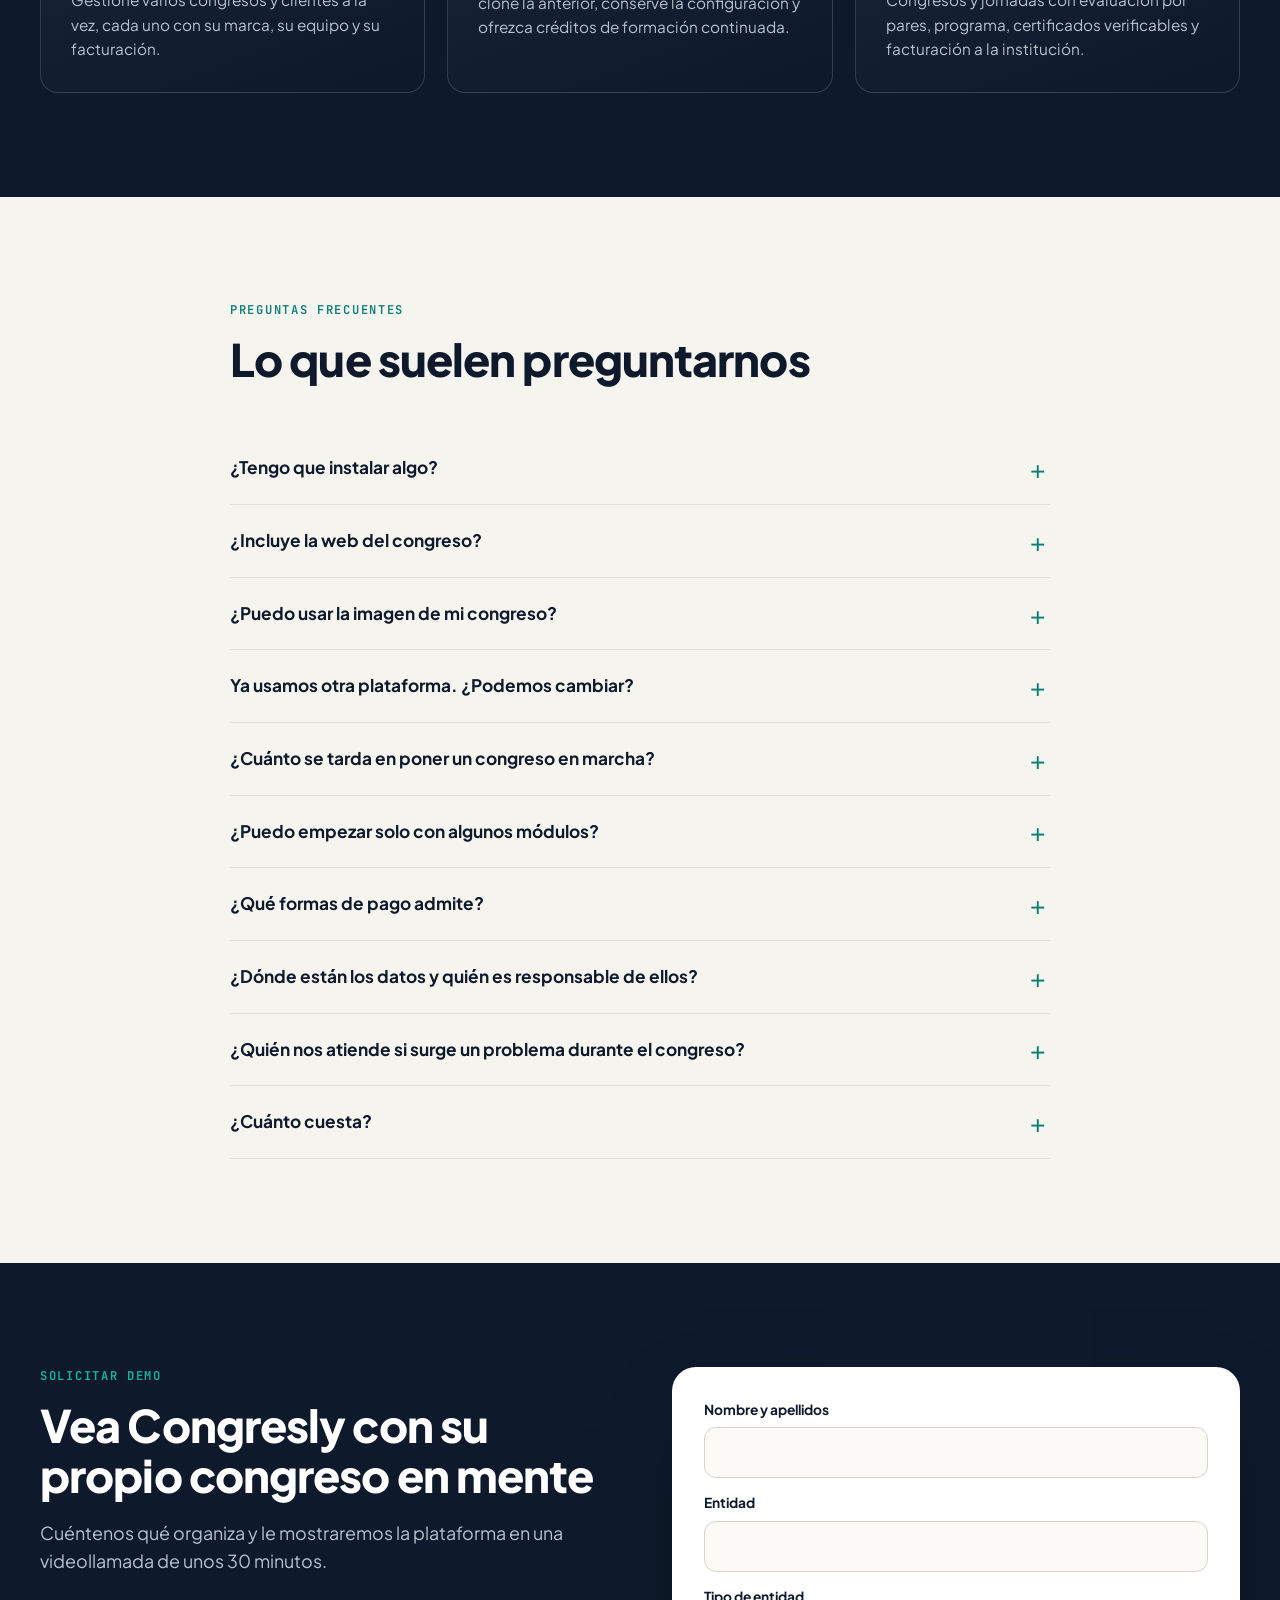
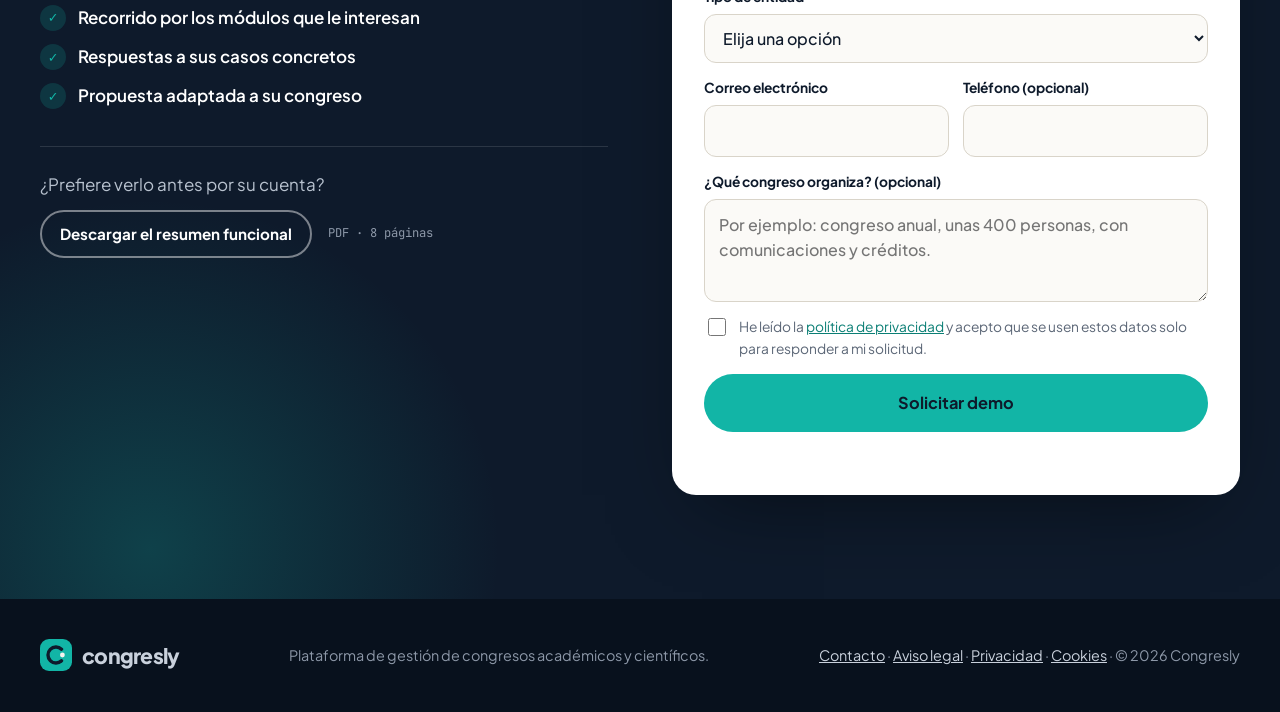
==== commit ed3164ae: "Franja de ciencias de la salud, sección de seguridad, descarga del resumen y diez preguntas frecuent" ====
--- a/index.html
+++ b/index.html
@@ -45,6 +45,7 @@
       <a href="#congresista">Congresistas</a>
       <a href="#modulos">Módulos</a>
       <a href="#para-quien">Para quién</a>
+      <a href="#seguridad">Seguridad</a>
       <a href="#preguntas">Preguntas</a>
       <a class="boton boton--acento menu__cta" href="#demo">Solicitar demo</a>
     </nav>
@@ -80,12 +81,22 @@
   </div>
 </section>
 
-<!-- ============ PRUEBA REAL ============ -->
-<section class="prueba">
-  <div class="envoltura prueba__fila">
-    <p class="rotulo rotulo--claro">Probada en congresos reales</p>
-    <p class="prueba__texto">Antes de ofrecérsela, la hemos usado para organizar congresos internacionales como <strong>GENDERCOM</strong> y <strong>MEDIAETHICS</strong>: cada función nace de un problema real de una edición real.</p>
-    <div class="prueba__nombres" aria-hidden="true"><span>GENDERCOM</span><span>MEDIAETHICS</span></div>
+<!-- ============ CIENCIAS DE LA SALUD ============ -->
+<section class="salud" id="salud">
+  <div class="envoltura">
+    <div class="salud__cabeza">
+      <div>
+        <p class="rotulo rotulo--claro">Ciencias de la salud</p>
+        <h2 class="salud__titulo">Pensada para los congresos de las sociedades médicas y sanitarias</h2>
+      </div>
+      <a class="salud__enlace" href="#seguridad">Cómo protegemos los datos <span aria-hidden="true">→</span></a>
+    </div>
+    <div class="salud__rejilla">
+      <div class="salud__bloque"><span class="salud__icono"><svg class="icono" aria-hidden="true"><use href="#i-creditos"/></svg></span><h3>Formación continuada</h3><p>Minutos de asistencia presencial y en línea, test, encuesta y certificado de créditos, con el informe que pide la comisión acreditadora.</p></div>
+      <div class="salud__bloque"><span class="salud__icono"><svg class="icono" aria-hidden="true"><use href="#i-industria"/></svg></span><h3>Plazas pagadas por la industria</h3><p>Laboratorios e instituciones compran plazas para profesionales, con su propia factura y la trazabilidad de cada plaza.</p></div>
+      <div class="salud__bloque"><span class="salud__icono"><svg class="icono" aria-hidden="true"><use href="#i-comunicacion"/></svg></span><h3>Comunicaciones científicas</h3><p>Resúmenes, revisión en doble ciego con rúbricas, comité científico, pósteres y premios.</p></div>
+      <div class="salud__bloque"><span class="salud__icono"><svg class="icono" aria-hidden="true"><use href="#i-escudo"/></svg></span><h3>Datos protegidos</h3><p>Cada sociedad, con sus datos separados, sus textos legales y el historial de quién cambió qué.</p></div>
+    </div>
   </div>
 </section>
 
@@ -543,7 +554,7 @@
       </article>
 
       <article class="modulo modulo--mas">
-        <div class="modulo__cuerpo"><h3>¿Necesita algo más?</h3><p>Cuéntenos cómo organiza su congreso y le enseñamos cómo encaja en la plataforma.</p><a class="boton boton--acento" href="#demo">Solicitar demo</a></div>
+        <div class="modulo__cuerpo"><h3>¿Necesita algo más?</h3><p>Cuéntenos cómo organiza su congreso y le enseñamos cómo encaja en la plataforma.</p><a class="boton boton--acento" href="#demo">Solicitar demo</a><a class="modulo__descarga" href="descargas/congresly-resumen-funcional.pdf" download data-evento="descarga_resumen">o descargue el resumen funcional (PDF)</a></div>
       </article>
 
     </div>
@@ -569,6 +580,26 @@
   </div>
 </section>
 
+<!-- ============ SEGURIDAD Y CUMPLIMIENTO ============ -->
+<section class="seccion seccion--suave" id="seguridad">
+  <div class="envoltura">
+    <header class="seccion__cabeza">
+      <p class="rotulo">Seguridad y cumplimiento</p>
+      <h2>Los datos de su congreso, protegidos y bajo su control</h2>
+      <p class="entradilla">Una sociedad científica trata datos de profesionales, pagos y, a veces, información sensible como alergias o necesidades de accesibilidad. Congresly está construida para que cumplir la normativa no dependa de la buena voluntad de nadie.</p>
+    </header>
+    <div class="seguridad">
+      <article class="seguro"><span class="detalles__icono seguro__icono"><svg class="icono" aria-hidden="true"><use href="#i-capas"/></svg></span><h3>Datos separados por organización</h3><p>Cada organización tiene sus congresos, su equipo y sus personas inscritas separados en la propia base de datos. Ninguna ve los datos de otra.</p></article>
+      <article class="seguro"><span class="detalles__icono seguro__icono"><svg class="icono" aria-hidden="true"><use href="#i-documento"/></svg></span><h3>RGPD desde el primer acceso</h3><p>Cada persona acepta el tratamiento de sus datos al entrar por primera vez, con los textos legales de su organización. Congresly actúa como encargada del tratamiento, con su contrato correspondiente.</p></article>
+      <article class="seguro"><span class="detalles__icono seguro__icono"><svg class="icono" aria-hidden="true"><use href="#i-llave"/></svg></span><h3>Cada uno ve solo lo suyo</h3><p>Permisos por papel: administración, comité científico, revisión anónima, solo lectura o lector de puerta. El asistente de IA respeta los mismos permisos.</p></article>
+      <article class="seguro"><span class="detalles__icono seguro__icono"><svg class="icono" aria-hidden="true"><use href="#i-historial"/></svg></span><h3>Historial de todos los cambios</h3><p>Quién cambió qué y cuándo, con el valor anterior y el nuevo, también cuando el cambio lo propone el asistente de IA.</p></article>
+      <article class="seguro"><span class="detalles__icono seguro__icono"><svg class="icono" aria-hidden="true"><use href="#i-tarjeta"/></svg></span><h3>Pagos y facturas en regla</h3><p>Los pagos con tarjeta se hacen en la pasarela de Redsys, firmados y verificados. Las facturas tienen numeración propia y se corrigen con factura rectificativa, nunca editándolas.</p></article>
+      <article class="seguro"><span class="detalles__icono seguro__icono"><svg class="icono" aria-hidden="true"><use href="#i-candado"/></svg></span><h3>Sin datos personales a la vista</h3><p>Los archivos son privados y se descargan con enlaces temporales. El QR de la acreditación no lleva datos personales: solo un código que se comprueba al leerlo.</p></article>
+    </div>
+    <div class="sellos"><span class="sellos__titulo">Además</span><ul><li>RGPD</li><li>Servidores en la Unión Europea</li><li>Preparada para Veri*factu</li><li>Certificados verificables</li><li>Acceso sin contraseñas</li></ul></div>
+  </div>
+</section>
+
 <!-- ============ PARA QUIÉN ============ -->
 <section class="seccion seccion--tinta" id="para-quien">
   <div class="envoltura">
@@ -592,10 +623,15 @@
       <h2>Lo que suelen preguntarnos</h2>
     </header>
     <div class="faq">
-      <details><summary>¿Tengo que instalar algo?</summary><p>No. Congresly funciona en el navegador. El lector de acreditaciones también: basta un móvil con cámara.</p></details>
-      <details><summary>¿Puedo usar la imagen de mi congreso?</summary><p>Sí. Cada congreso lleva su logotipo, sus colores y sus textos, tanto en lo que ve el congresista como en los documentos que recibe.</p></details>
-      <details><summary>¿Qué formas de pago admite?</summary><p>Tarjeta a través de Redsys y transferencia bancaria, con factura automática en ambos casos.</p></details>
+      <details><summary>¿Tengo que instalar algo?</summary><p>No. Congresly funciona en el navegador del ordenador, la tableta y el móvil. El lector de acreditaciones también: basta un móvil con cámara.</p></details>
+      <details><summary>¿Incluye la web del congreso?</summary><p>Sí. Cada congreso tiene su web pública con su programa, sus convocatorias y su inscripción, con su logotipo y sus colores. Si lo desea, nuestro equipo la diseña a medida para su congreso.</p></details>
+      <details><summary>¿Puedo usar la imagen de mi congreso?</summary><p>Sí. Cada congreso lleva su logotipo, sus colores y sus textos, tanto en lo que ve el congresista como en las acreditaciones, las facturas y los certificados que recibe.</p></details>
+      <details><summary>Ya usamos otra plataforma. ¿Podemos cambiar?</summary><p>Sí. Le ayudamos a configurar su próximo congreso y a traer lo que necesite de ediciones anteriores, como listados de asistentes, revisores o tarifas. Lo habitual es hacer el cambio entre una edición y la siguiente.</p></details>
+      <details><summary>¿Cuánto se tarda en poner un congreso en marcha?</summary><p>Un congreso con inscripción y pago puede estar abierto en unos días. Si incluye convocatoria de comunicaciones, evaluación y una web a medida, conviene empezar unos meses antes de abrir la convocatoria.</p></details>
       <details><summary>¿Puedo empezar solo con algunos módulos?</summary><p>Sí. Los módulos se activan por congreso: puede empezar, por ejemplo, con inscripciones y certificados, y añadir la evaluación o el aula virtual más adelante.</p></details>
+      <details><summary>¿Qué formas de pago admite?</summary><p>Tarjeta a través de Redsys, transferencia bancaria con validación del justificante y orden de compra institucional. En todos los casos se emite la factura a nombre de la persona o de su institución.</p></details>
+      <details><summary>¿Dónde están los datos y quién es responsable de ellos?</summary><p>Su organización es la responsable de los datos de su congreso y Congresly los trata por encargo suyo, con el contrato de encargado del tratamiento que exige el RGPD. Los datos de cada organización están separados de los demás.</p></details>
+      <details><summary>¿Quién nos atiende si surge un problema durante el congreso?</summary><p>Nuestro equipo, directamente, sin centralitas. Le acompañamos en la configuración, en la apertura de la inscripción y durante los días del congreso.</p></details>
       <details><summary>¿Cuánto cuesta?</summary><p>Depende del tamaño del congreso y de los módulos que necesite. En la demostración vemos su caso y le preparamos una propuesta.</p></details>
     </div>
   </div>
@@ -609,6 +645,11 @@
       <h2>Vea Congresly con su propio congreso en mente</h2>
       <p class="entradilla">Cuéntenos qué organiza y le mostraremos la plataforma en una videollamada de unos 30 minutos.</p>
       <ul class="lista-ok"><li>Recorrido por los módulos que le interesan</li><li>Respuestas a sus casos concretos</li><li>Propuesta adaptada a su congreso</li></ul>
+      <div class="descarga">
+        <p>¿Prefiere verlo antes por su cuenta?</p>
+        <a class="boton boton--claro" href="descargas/congresly-resumen-funcional.pdf" download data-evento="descarga_resumen">Descargar el resumen funcional</a>
+        <span class="descarga__detalle">PDF · 8 páginas</span>
+      </div>
     </div>
     <form class="formulario" id="formulario" novalidate data-destino="info@intracom.es" data-asunto="Solicitud de demo de Congresly">
       <label class="f-campo"><span>Nombre y apellidos</span><input name="nombre" autocomplete="name" required></label>
@@ -651,6 +692,16 @@
 
 
 <svg width="0" height="0" style="position:absolute" aria-hidden="true">
+  <symbol id="i-creditos" viewBox="0 0 24 24" fill="none" stroke="currentColor" stroke-width="1.8" stroke-linecap="round" stroke-linejoin="round"><circle cx="12" cy="9" r="6"/><path d="M9 14.5 7.5 22l4.5-2.5 4.5 2.5-1.5-7.5"/><path d="m9.5 9 1.8 1.8L14.8 7.3"/></symbol>
+  <symbol id="i-industria" viewBox="0 0 24 24" fill="none" stroke="currentColor" stroke-width="1.8" stroke-linecap="round" stroke-linejoin="round"><path d="M3 21V10l6 3.5V10l6 3.5V5h6v16z"/><path d="M7 17h2M12 17h2M17 17h1"/></symbol>
+  <symbol id="i-comunicacion" viewBox="0 0 24 24" fill="none" stroke="currentColor" stroke-width="1.8" stroke-linecap="round" stroke-linejoin="round"><path d="M14 3H7a2 2 0 0 0-2 2v14a2 2 0 0 0 2 2h10a2 2 0 0 0 2-2V8z"/><path d="M14 3v5h5M9 13h6M9 17h4"/></symbol>
+  <symbol id="i-escudo" viewBox="0 0 24 24" fill="none" stroke="currentColor" stroke-width="1.8" stroke-linecap="round" stroke-linejoin="round"><path d="M12 3 4.5 6v5.5c0 4.7 3.1 8.2 7.5 9.5 4.4-1.3 7.5-4.8 7.5-9.5V6z"/><path d="m9 12 2.2 2.2L15.5 10"/></symbol>
+  <symbol id="i-capas" viewBox="0 0 24 24" fill="none" stroke="currentColor" stroke-width="1.8" stroke-linecap="round" stroke-linejoin="round"><path d="m12 3 9 5-9 5-9-5z"/><path d="m3 13 9 5 9-5"/></symbol>
+  <symbol id="i-documento" viewBox="0 0 24 24" fill="none" stroke="currentColor" stroke-width="1.8" stroke-linecap="round" stroke-linejoin="round"><path d="M14 3H7a2 2 0 0 0-2 2v14a2 2 0 0 0 2 2h10a2 2 0 0 0 2-2V8z"/><path d="M14 3v5h5"/><path d="m9 14.5 2 2 4-4"/></symbol>
+  <symbol id="i-llave" viewBox="0 0 24 24" fill="none" stroke="currentColor" stroke-width="1.8" stroke-linecap="round" stroke-linejoin="round"><circle cx="8" cy="15" r="4"/><path d="m11 12 9-9M17 6l3 3M15 8l2 2"/></symbol>
+  <symbol id="i-historial" viewBox="0 0 24 24" fill="none" stroke="currentColor" stroke-width="1.8" stroke-linecap="round" stroke-linejoin="round"><path d="M3.5 12a8.5 8.5 0 1 0 2.5-6"/><path d="M3 4v4h4M12 8v4.5l3 2"/></symbol>
+  <symbol id="i-tarjeta" viewBox="0 0 24 24" fill="none" stroke="currentColor" stroke-width="1.8" stroke-linecap="round" stroke-linejoin="round"><rect x="2.5" y="5" width="19" height="14" rx="2.5"/><path d="M2.5 10h19M6.5 15h4"/></symbol>
+  <symbol id="i-candado" viewBox="0 0 24 24" fill="none" stroke="currentColor" stroke-width="1.8" stroke-linecap="round" stroke-linejoin="round"><rect x="4.5" y="10.5" width="15" height="10.5" rx="2.5"/><path d="M8 10.5V7.5a4 4 0 0 1 8 0v3M12 15v2.5"/></symbol>
   <symbol id="logo" viewBox="0 0 32 32">
     <rect width="32" height="32" rx="9" fill="#12B5A6"/>
     <path d="M21.5 10.2A8 8 0 1 0 21.5 21.8" fill="none" stroke="#0E1A2B" stroke-width="3.4" stroke-linecap="round"/>
--- a/estilos.css
+++ b/estilos.css
@@ -96,13 +96,6 @@
 @keyframes flota { 50% { transform: translateY(-8px); } }
 
 /* Prueba */
-.prueba { background: var(--tinta); color: #fff; padding: 34px 0; }
-.prueba__fila { display: grid; grid-template-columns: auto minmax(0, 1fr) auto; gap: 32px; align-items: center; }
-.prueba .rotulo { margin: 0; }
-.prueba__texto { color: #C9D1DC; font-size: 1rem; }
-.prueba__texto strong { color: #fff; }
-.prueba__nombres { display: flex; gap: 12px; }
-.prueba__nombres span { font-family: var(--mono); font-weight: 600; letter-spacing: .08em; font-size: .82rem; border: 1px solid rgba(255, 255, 255, .22); border-radius: 999px; padding: 8px 14px; }
 
 /* Secciones */
 .seccion { padding: 104px 0; }
@@ -394,8 +387,7 @@
   .demo { grid-template-columns: minmax(0, 1fr); padding: 32px; gap: 32px; }
   .modulos { grid-template-columns: repeat(2, minmax(0, 1fr)); }
   .detalles { grid-template-columns: repeat(2, minmax(0, 1fr)); }
-  .prueba__fila { grid-template-columns: 1fr; gap: 14px; }
-}
+  }
 
 /* ---------- Móvil ---------- */
 @media (max-width: 760px) {
@@ -697,3 +689,46 @@
 .legal__otros a { text-decoration: none; border: 1px solid var(--linea); border-radius: 999px; padding: 6px 14px; font-weight: 600; font-size: .9rem; color: var(--tinta); }
 .legal__volver { padding: 8px 16px; font-size: .9rem; }
 .f-check a { color: var(--acento-osc); }
+
+/* ---------- Ciencias de la salud (franja oscura bajo la portada) ---------- */
+.icono { width: 24px; height: 24px; display: block; }
+.salud { background: var(--tinta); color: #fff; padding: 56px 0 60px; }
+.salud__cabeza { display: flex; align-items: flex-end; justify-content: space-between; gap: 24px 48px; margin-bottom: 36px; }
+.salud__titulo { font-size: clamp(1.5rem, 2.6vw, 2.05rem); max-width: 24ch; }
+.salud__enlace { color: var(--acento); font-weight: 700; text-decoration: none; white-space: nowrap; }
+.salud__enlace:hover { text-decoration: underline; }
+.salud__rejilla { display: grid; grid-template-columns: repeat(4, minmax(0, 1fr)); gap: 20px; }
+.salud__bloque { border: 1px solid rgba(255, 255, 255, .12); border-radius: 16px; padding: 22px; background: rgba(255, 255, 255, .03); }
+.salud__icono { width: 42px; height: 42px; border-radius: 12px; display: grid; place-items: center; background: rgba(18, 181, 166, .16); color: var(--acento); }
+.salud__bloque h3 { font-size: 1.04rem; margin: 16px 0 8px; display: flex; flex-wrap: wrap; align-items: center; gap: 8px; }
+.salud__bloque p { color: #B8C2CF; font-size: .92rem; margin: 0; }
+
+/* ---------- Seguridad y cumplimiento ---------- */
+.seguridad { display: grid; grid-template-columns: repeat(3, minmax(0, 1fr)); gap: 22px; }
+.seguro { background: #fff; border: 1px solid var(--linea); border-radius: var(--radio); padding: 26px; }
+.seguro__icono { color: var(--acento-osc); }
+.seguro__icono::before { content: none; }
+.seguro h3 { font-size: 1.06rem; margin: 16px 0 8px; }
+.seguro p { color: var(--gris); font-size: .93rem; margin: 0; }
+.sellos { display: flex; flex-wrap: wrap; align-items: center; gap: 12px 18px; margin-top: 28px; padding: 16px 0; border-top: 1px solid var(--linea); border-bottom: 1px solid var(--linea); }
+.sellos__titulo { font-family: var(--mono); font-size: .74rem; font-weight: 600; letter-spacing: .14em; text-transform: uppercase; color: var(--gris-claro); }
+.sellos ul { list-style: none; display: flex; flex-wrap: wrap; gap: 8px; margin: 0; padding: 0; }
+.sellos li { font-size: .84rem; font-weight: 700; border: 1px solid var(--linea); background: #fff; border-radius: 999px; padding: 6px 14px; }
+
+/* ---------- Descarga del resumen funcional ---------- */
+.boton--claro { border-color: rgba(255, 255, 255, .45); color: #fff; background: transparent; }
+.boton--claro:hover { background: #fff; color: var(--tinta); border-color: #fff; }
+.descarga { margin-top: 36px; padding-top: 24px; border-top: 1px solid rgba(255, 255, 255, .12); display: flex; flex-wrap: wrap; align-items: center; gap: 12px 16px; }
+.descarga p { width: 100%; margin: 0; color: #B8C2CF; }
+.descarga__detalle { font-family: var(--mono); font-size: .76rem; color: #8D98A8; }
+.modulo__descarga { display: block; margin-top: 14px; color: #B8C2CF; font-size: .88rem; }
+.modulo__descarga:hover { color: #fff; }
+
+@media (max-width: 1060px) {
+  .salud__rejilla, .seguridad { grid-template-columns: repeat(2, minmax(0, 1fr)); }
+}
+@media (max-width: 760px) {
+  .salud { padding: 44px 0 48px; }
+  .salud__cabeza { flex-direction: column; align-items: flex-start; }
+  .salud__rejilla, .seguridad { grid-template-columns: minmax(0, 1fr); }
+}
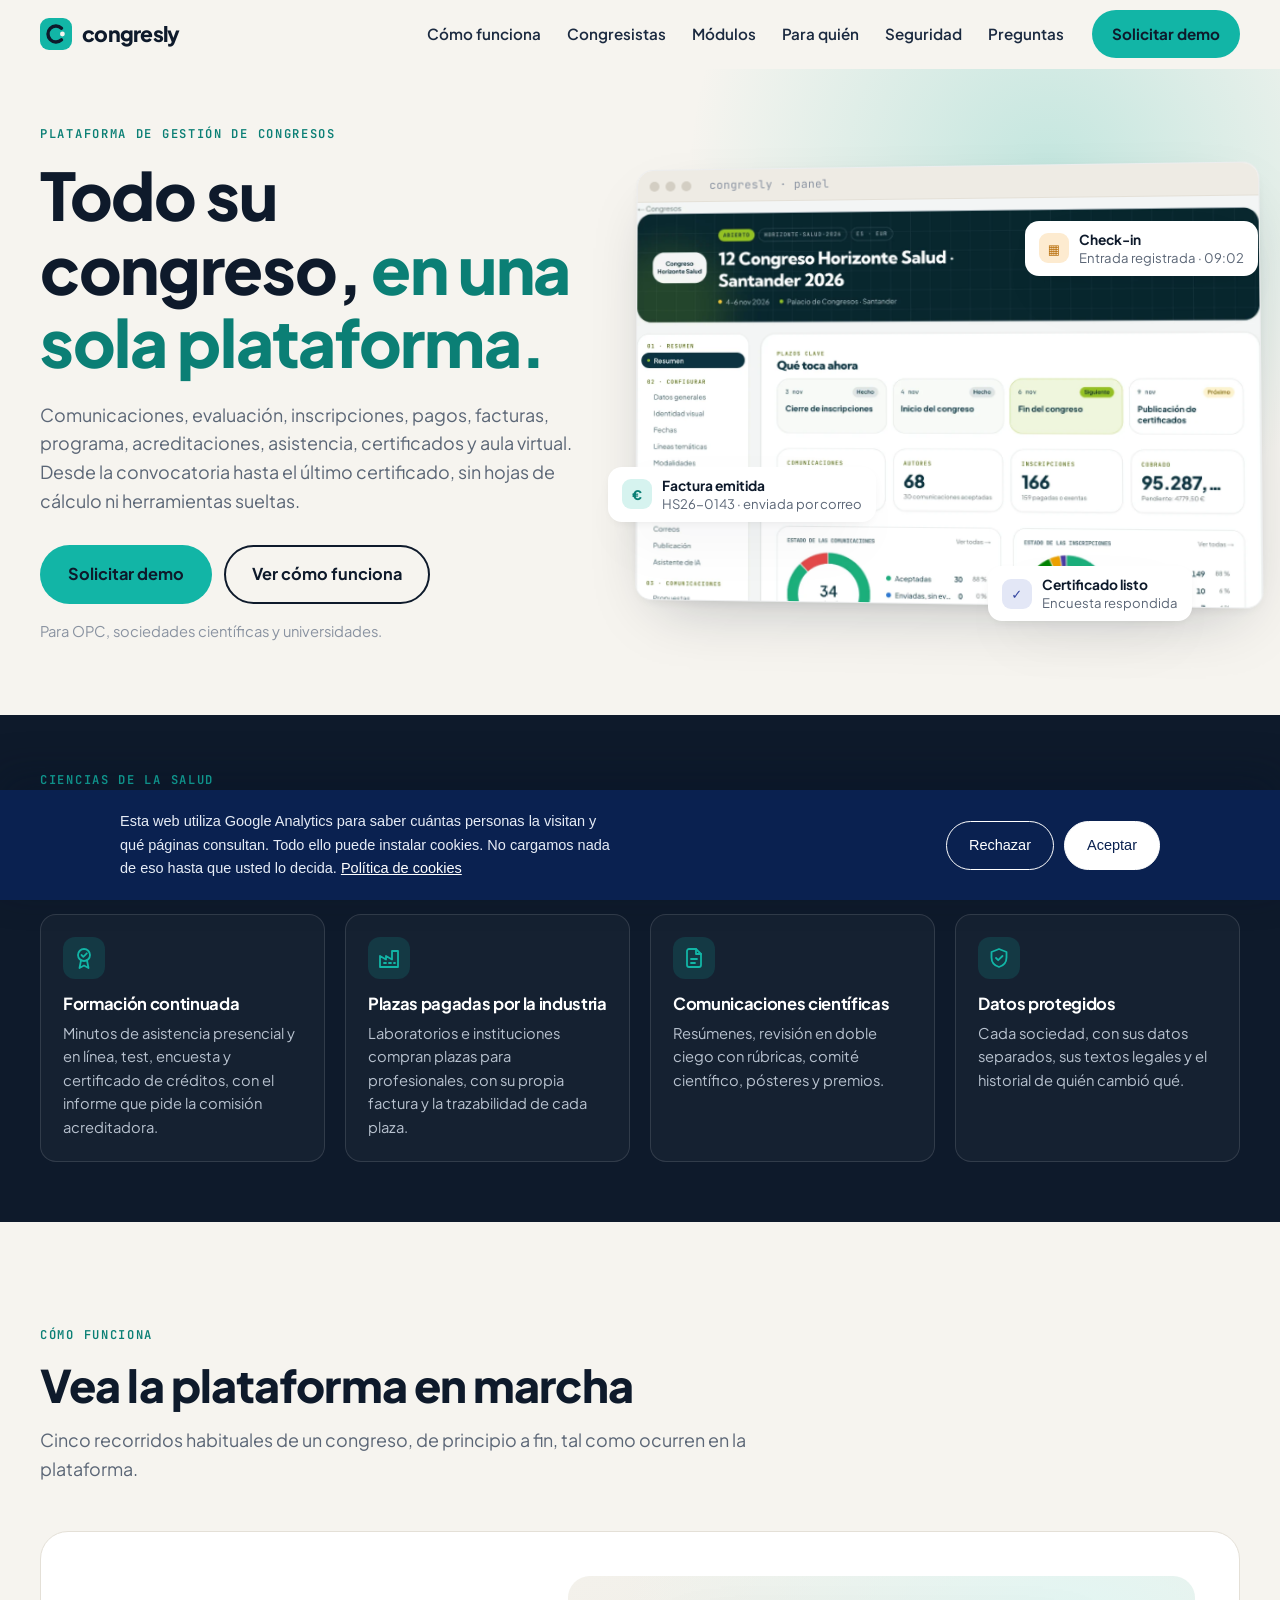
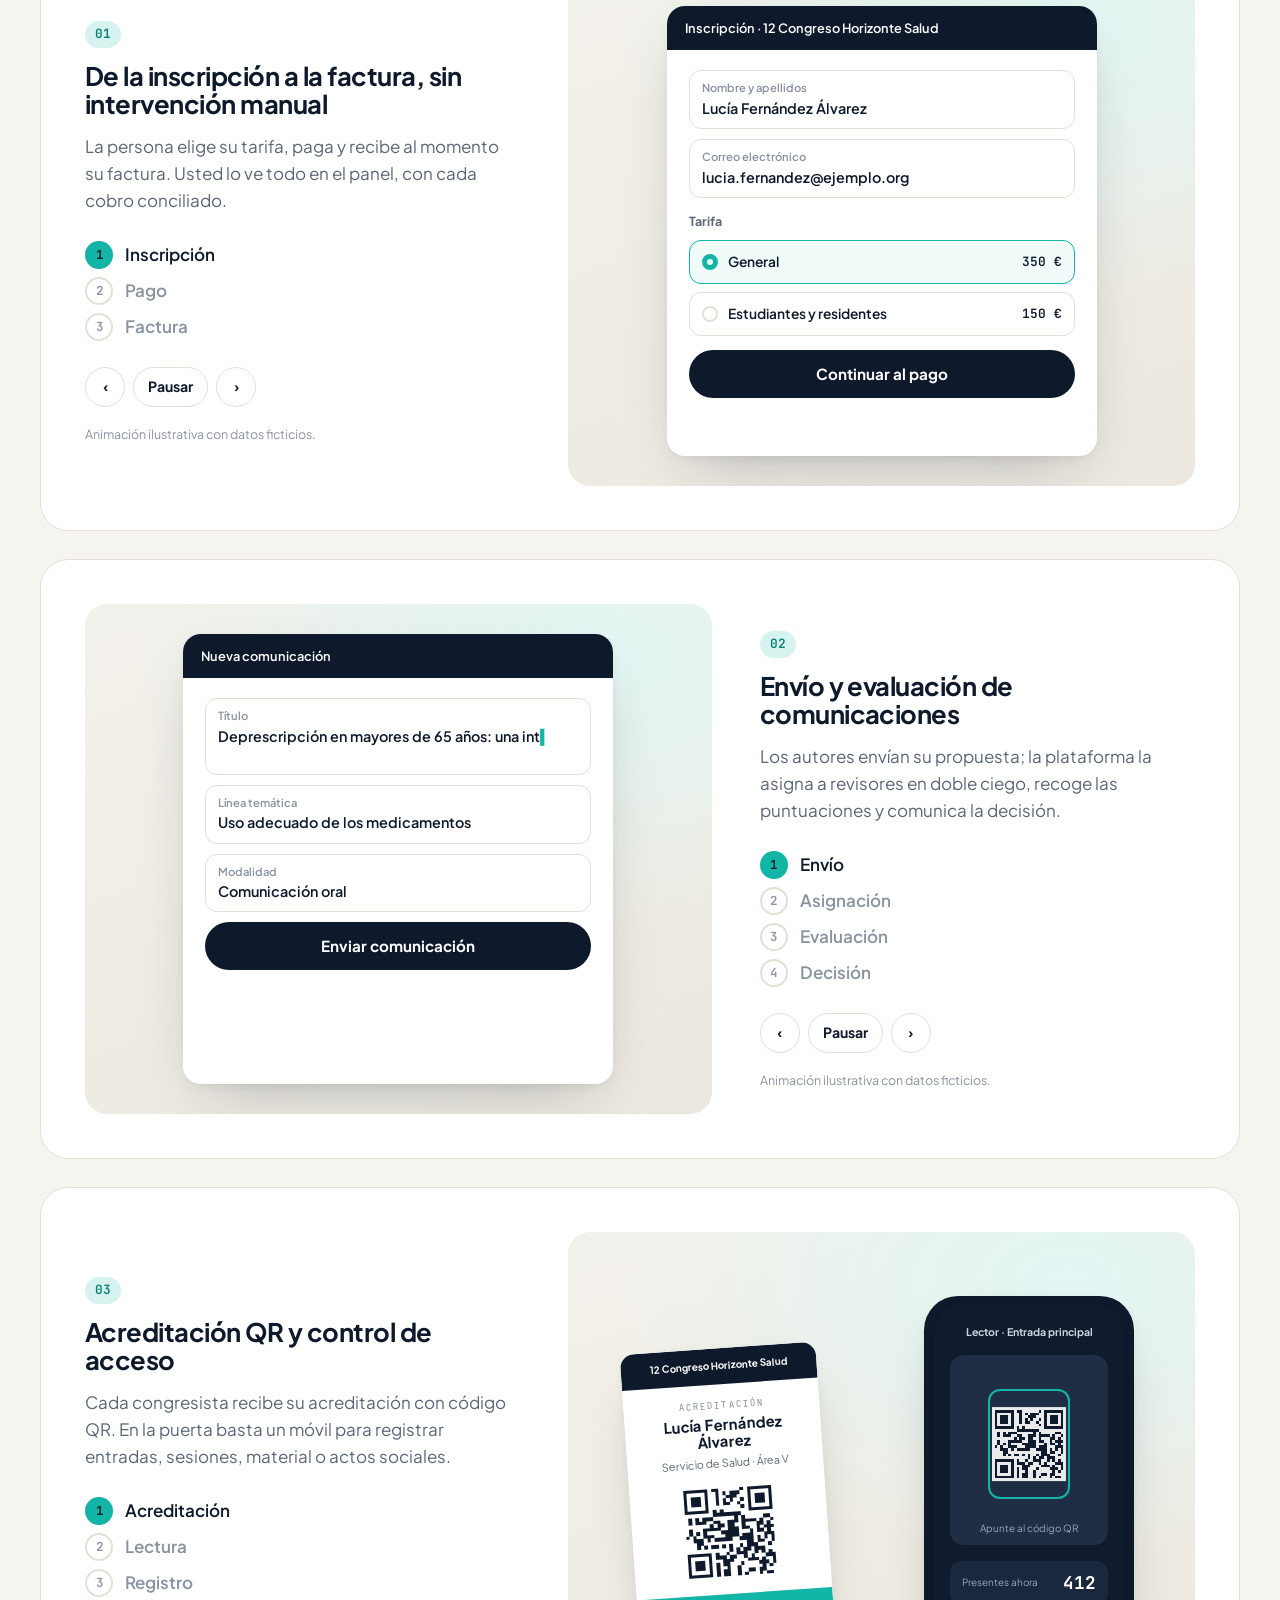
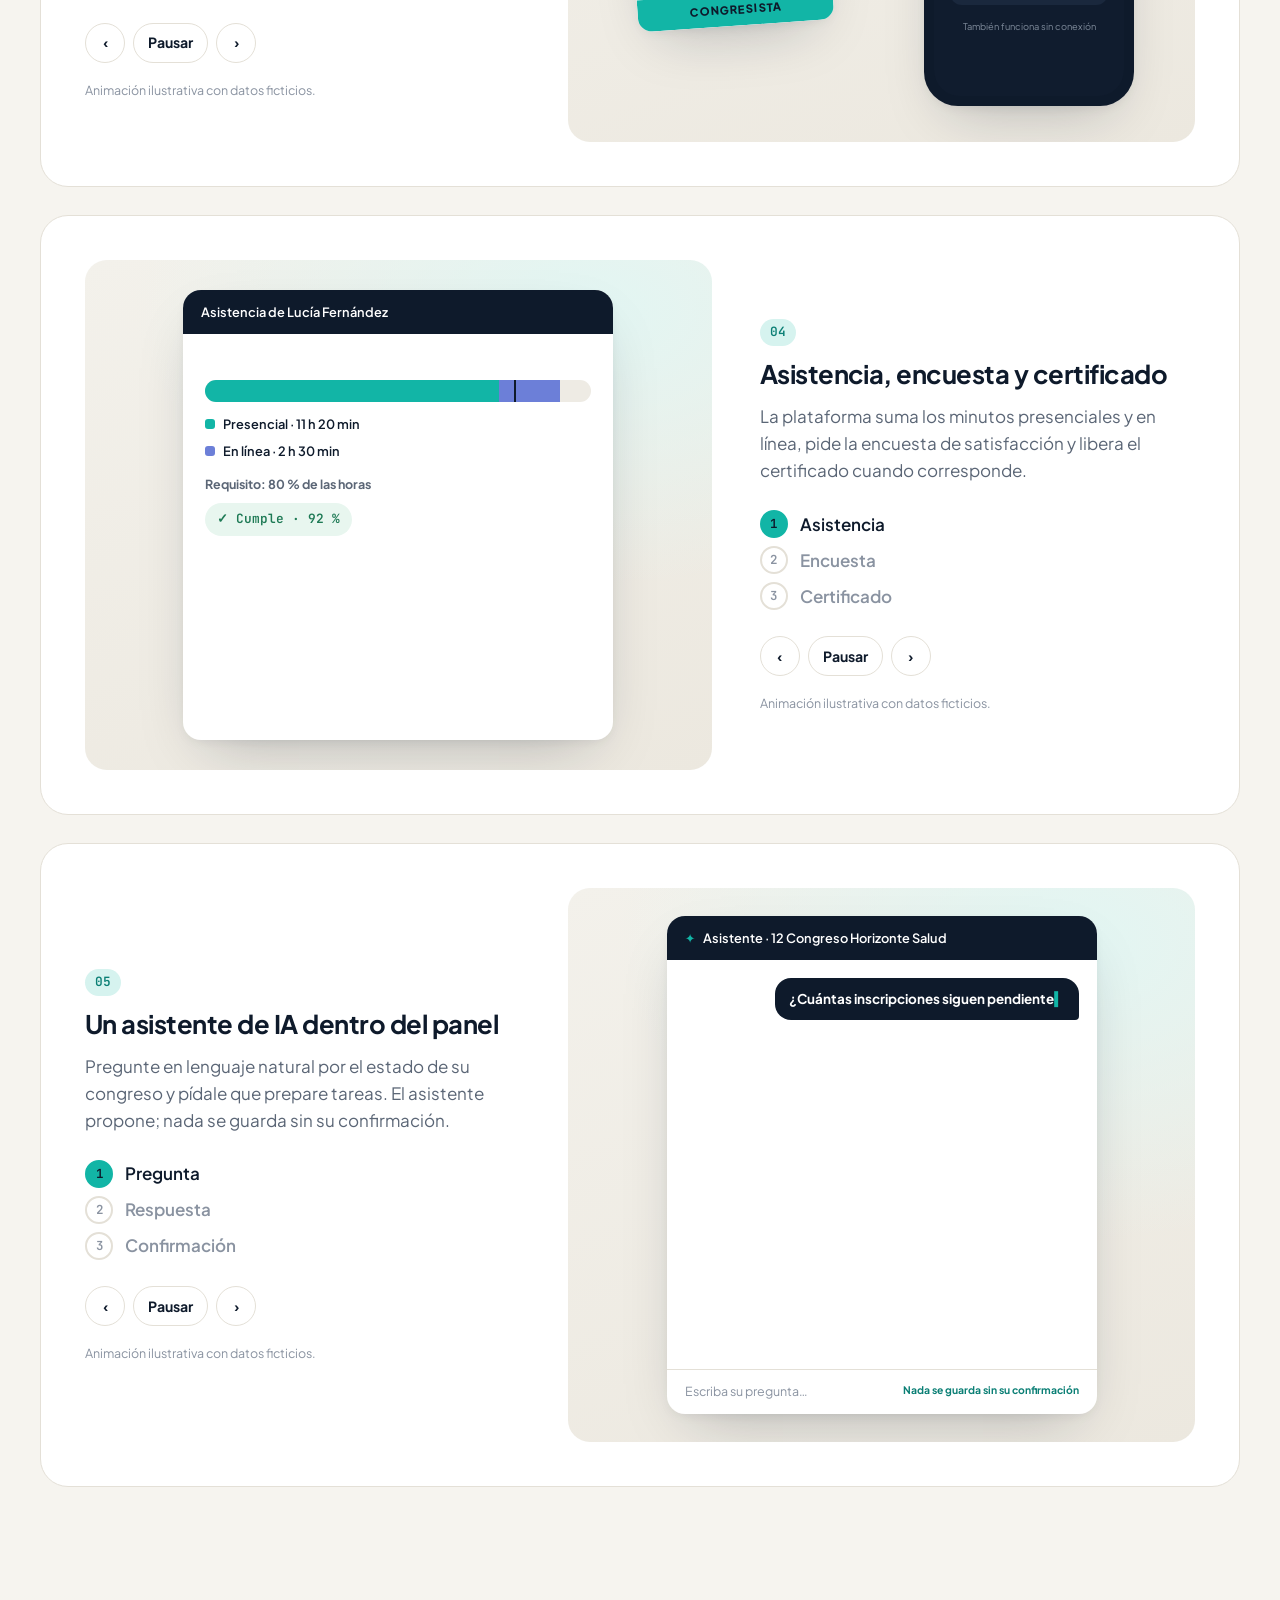
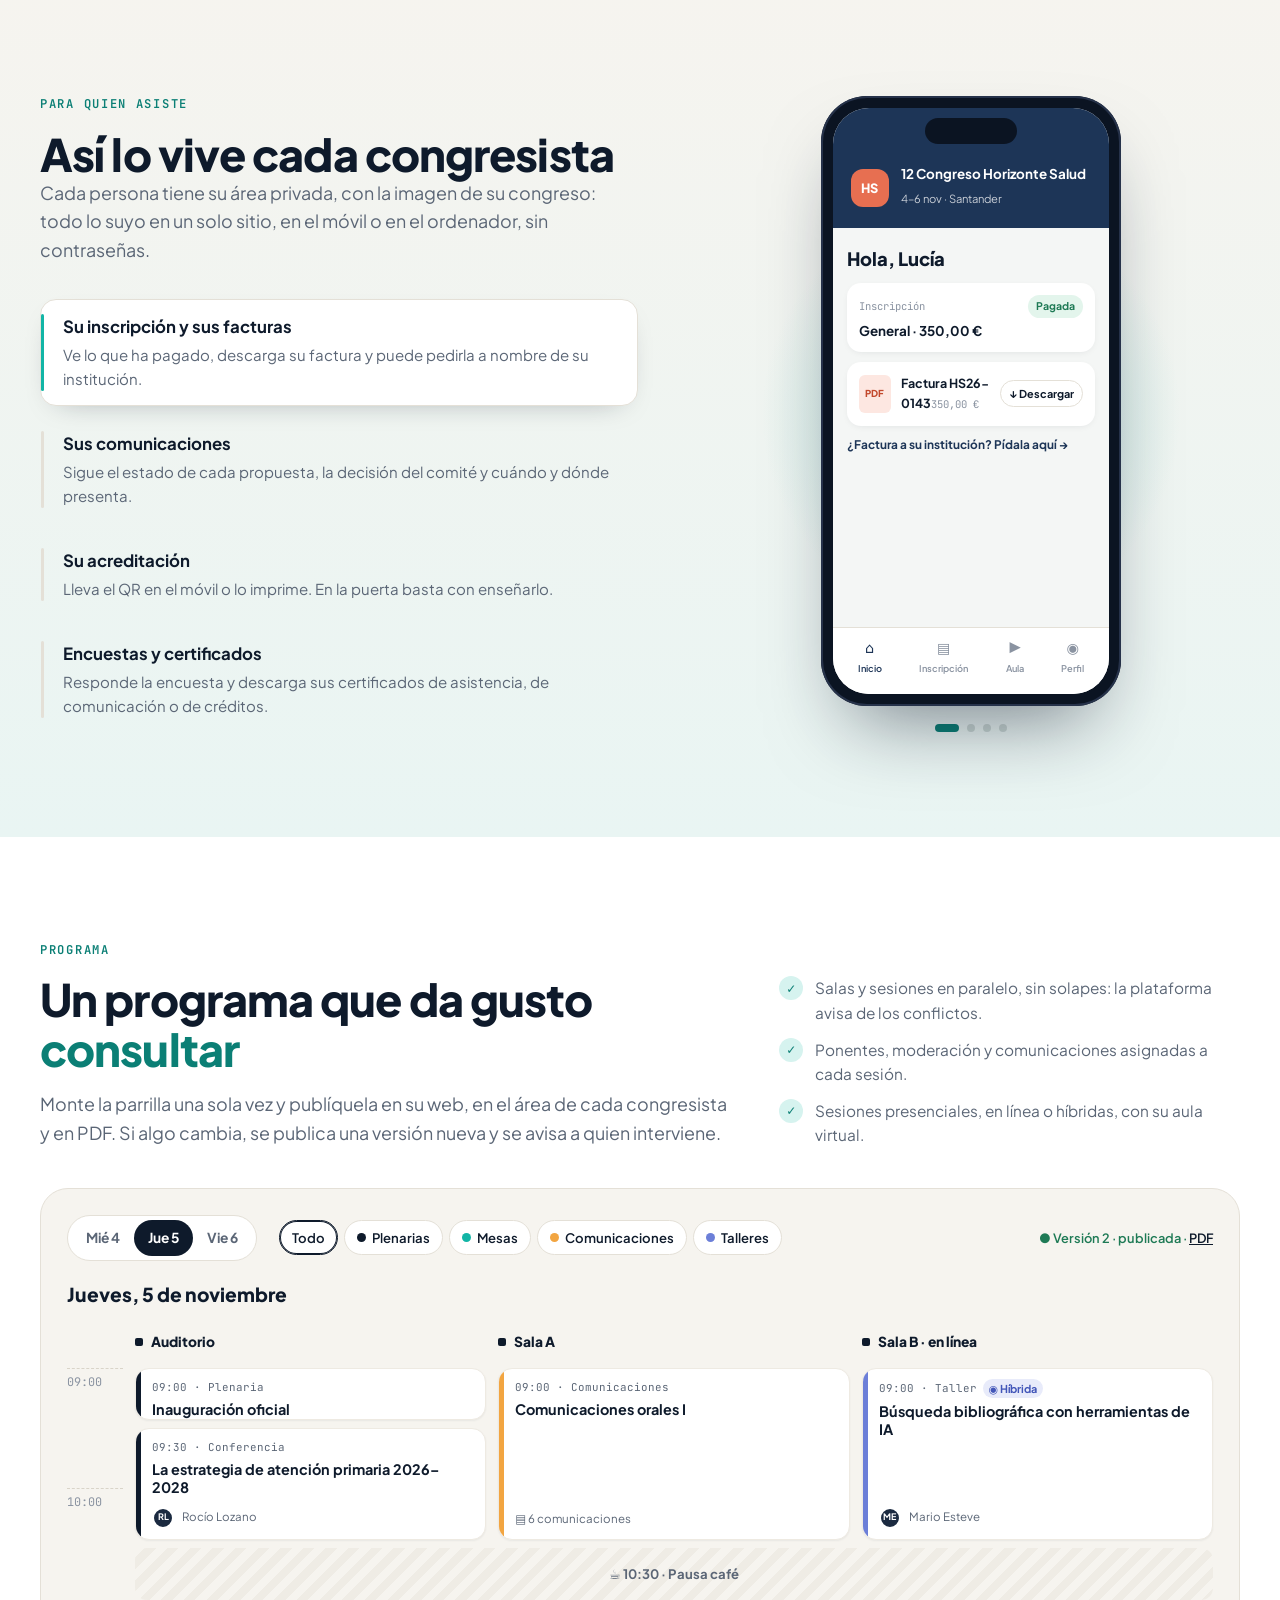
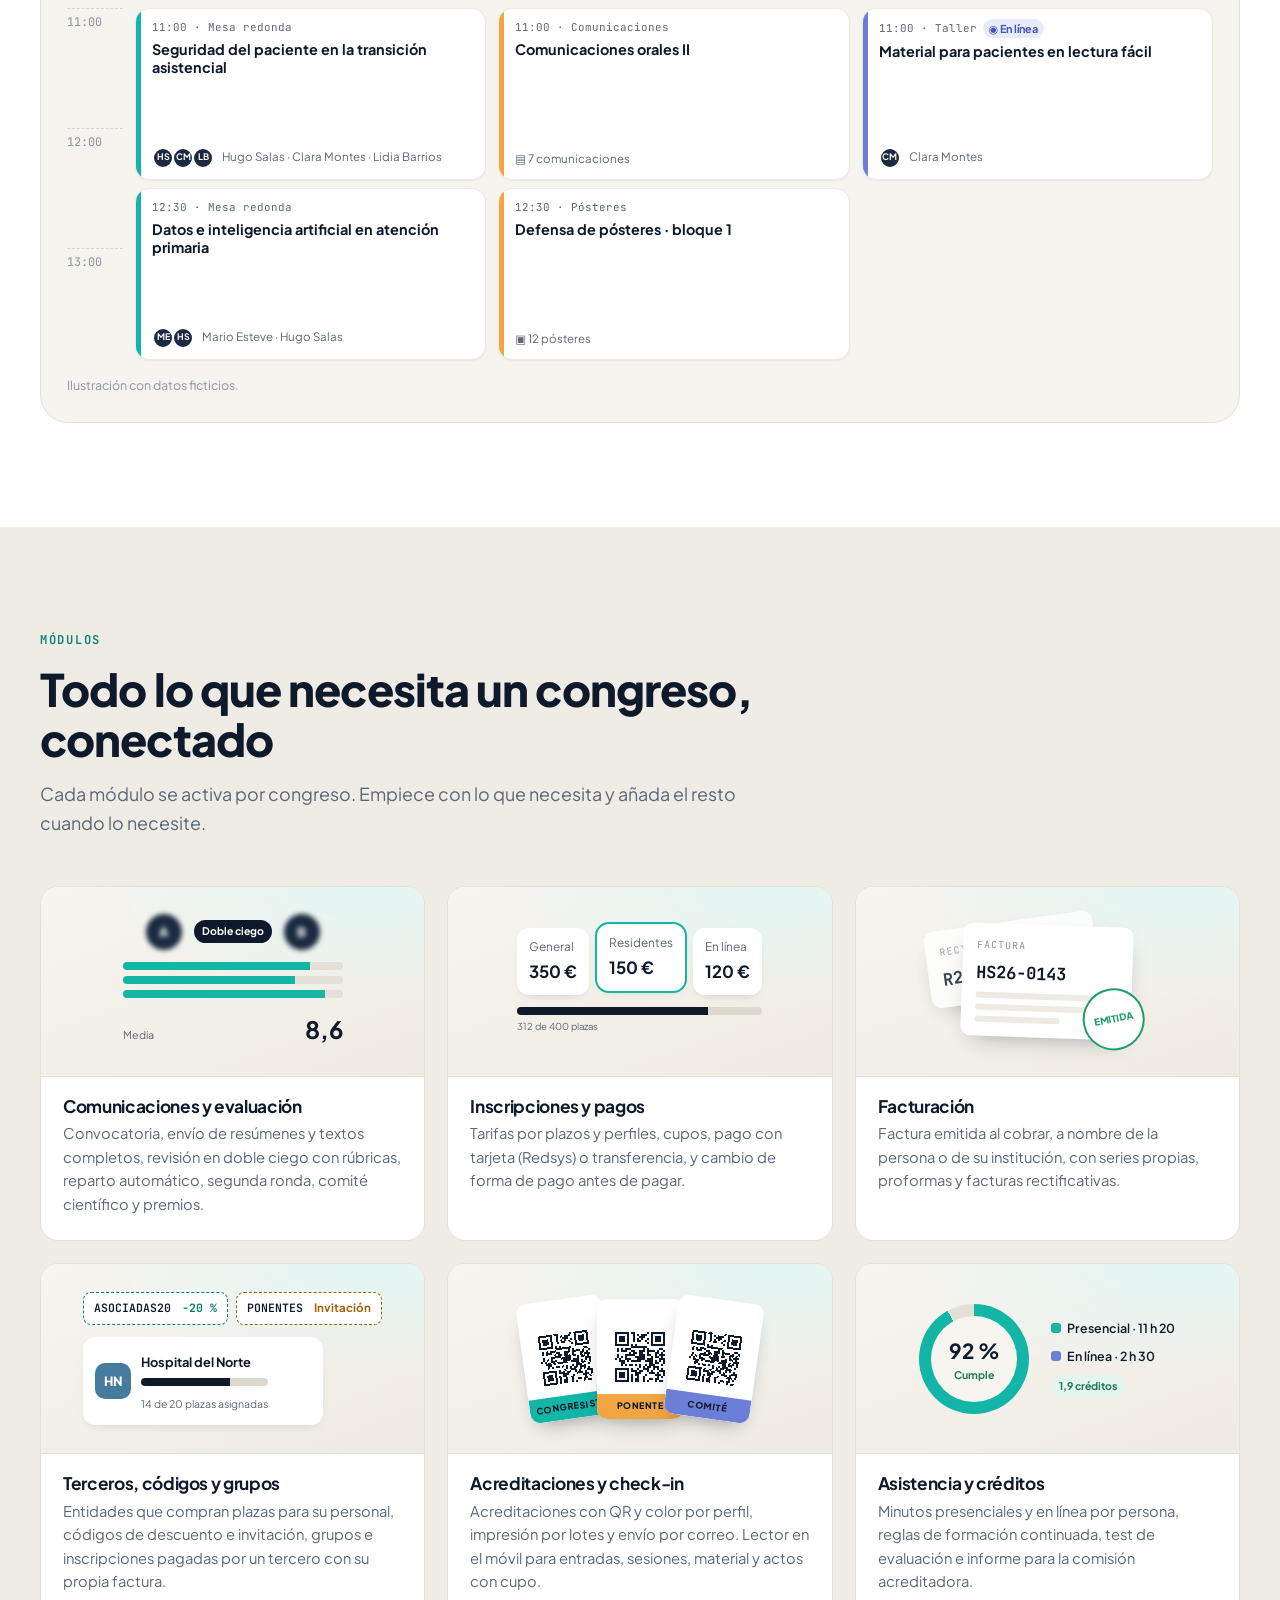
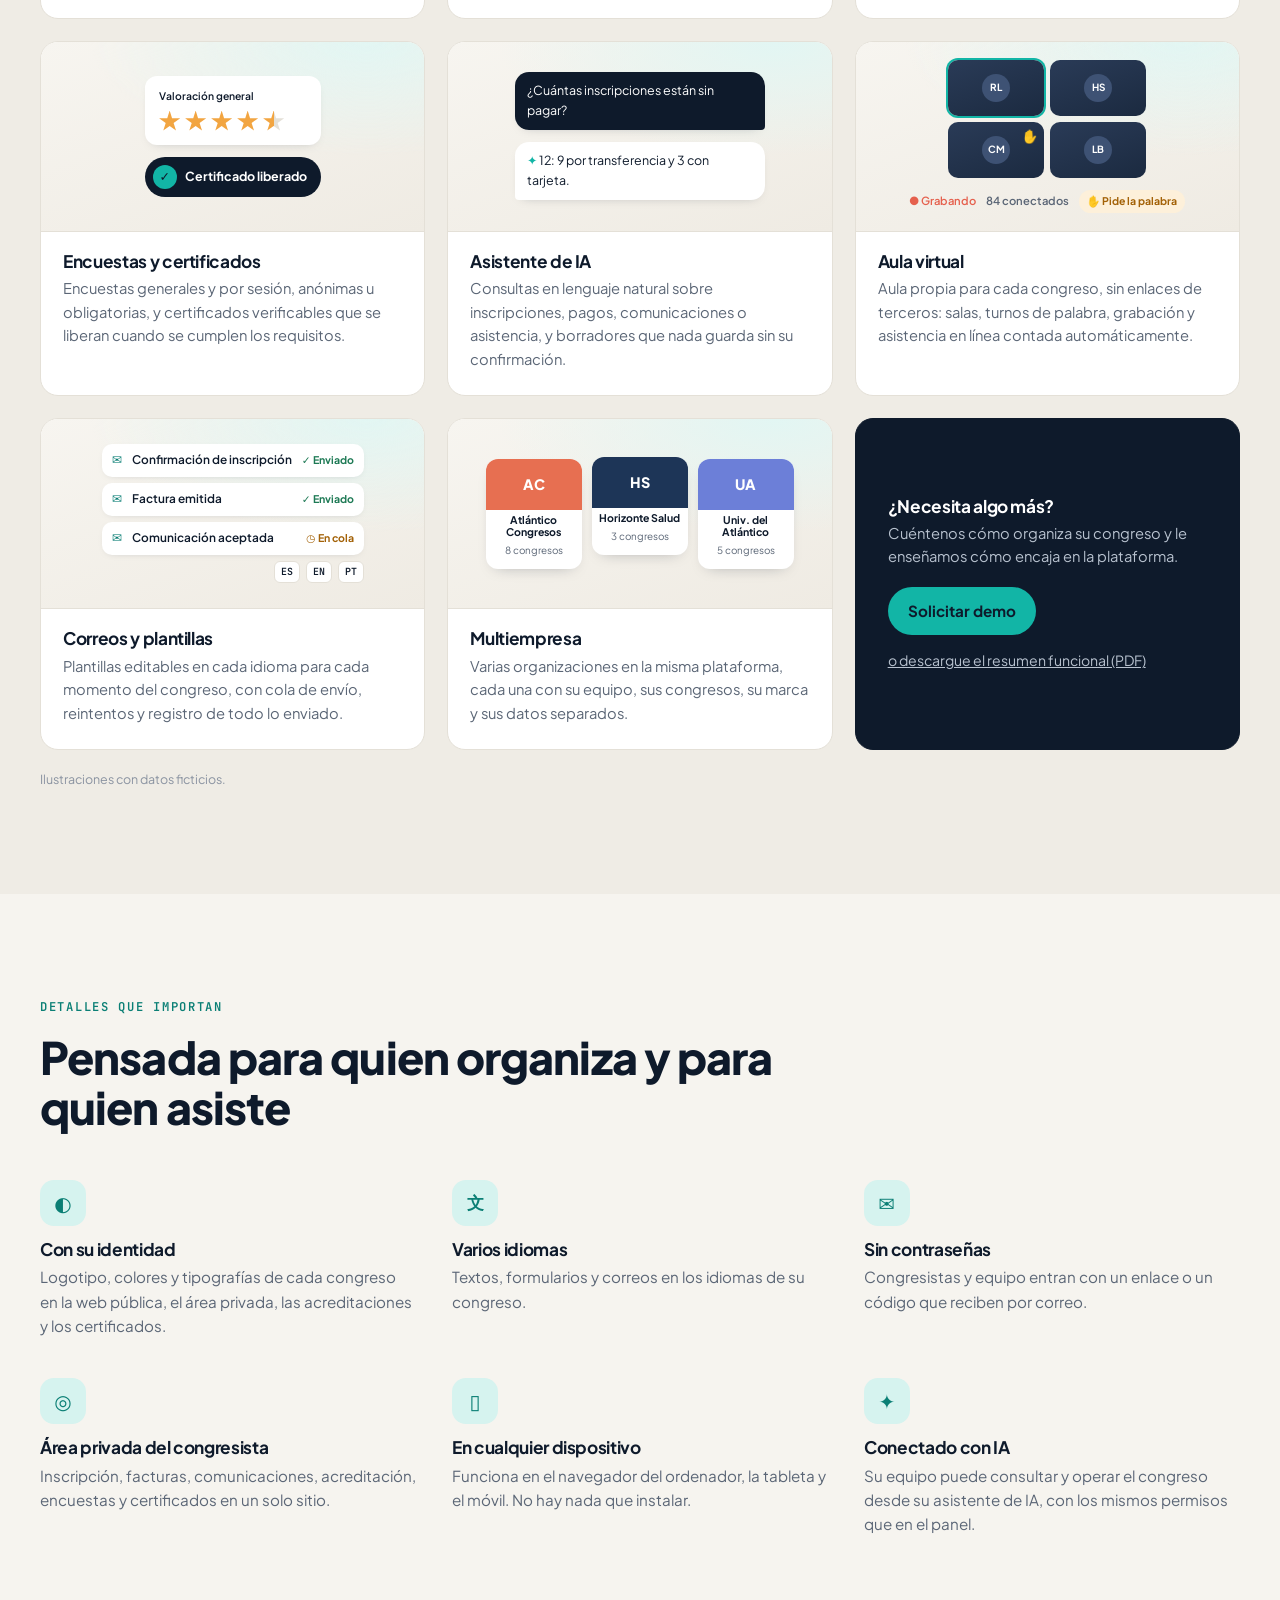
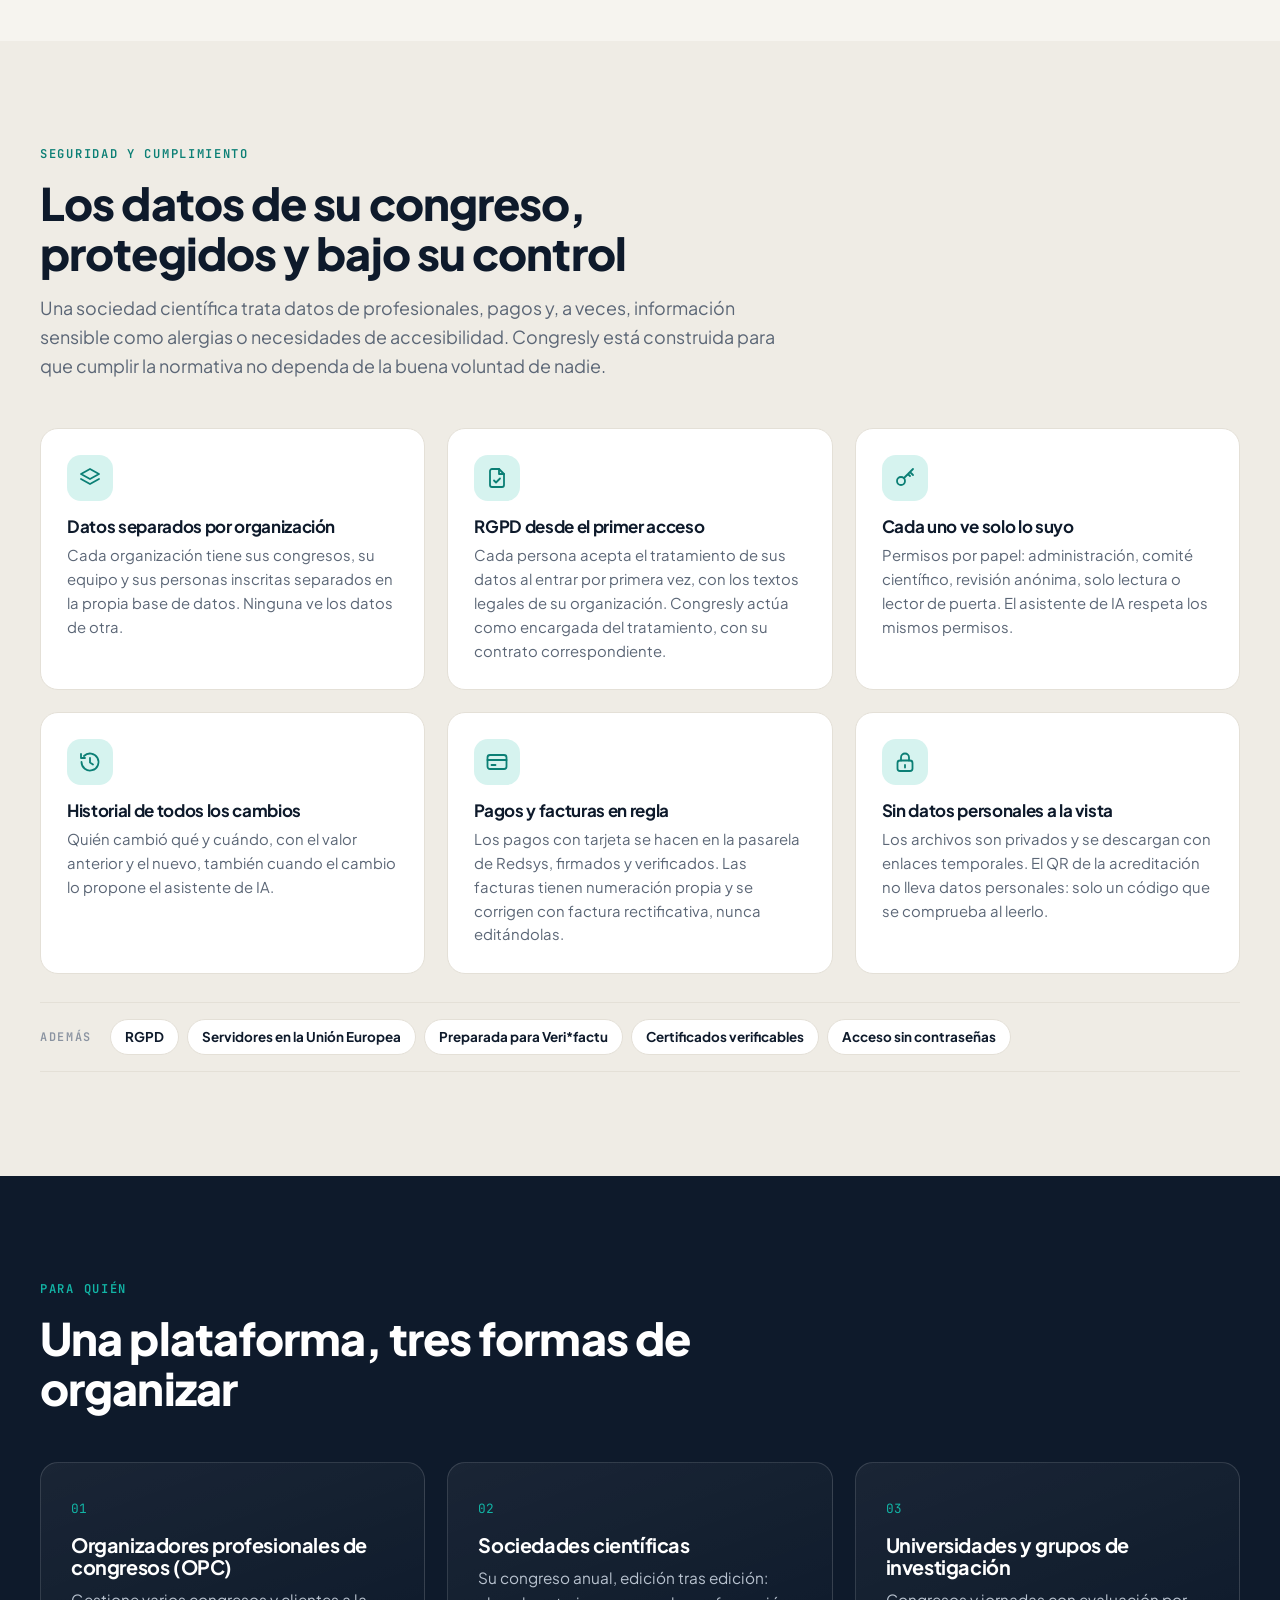
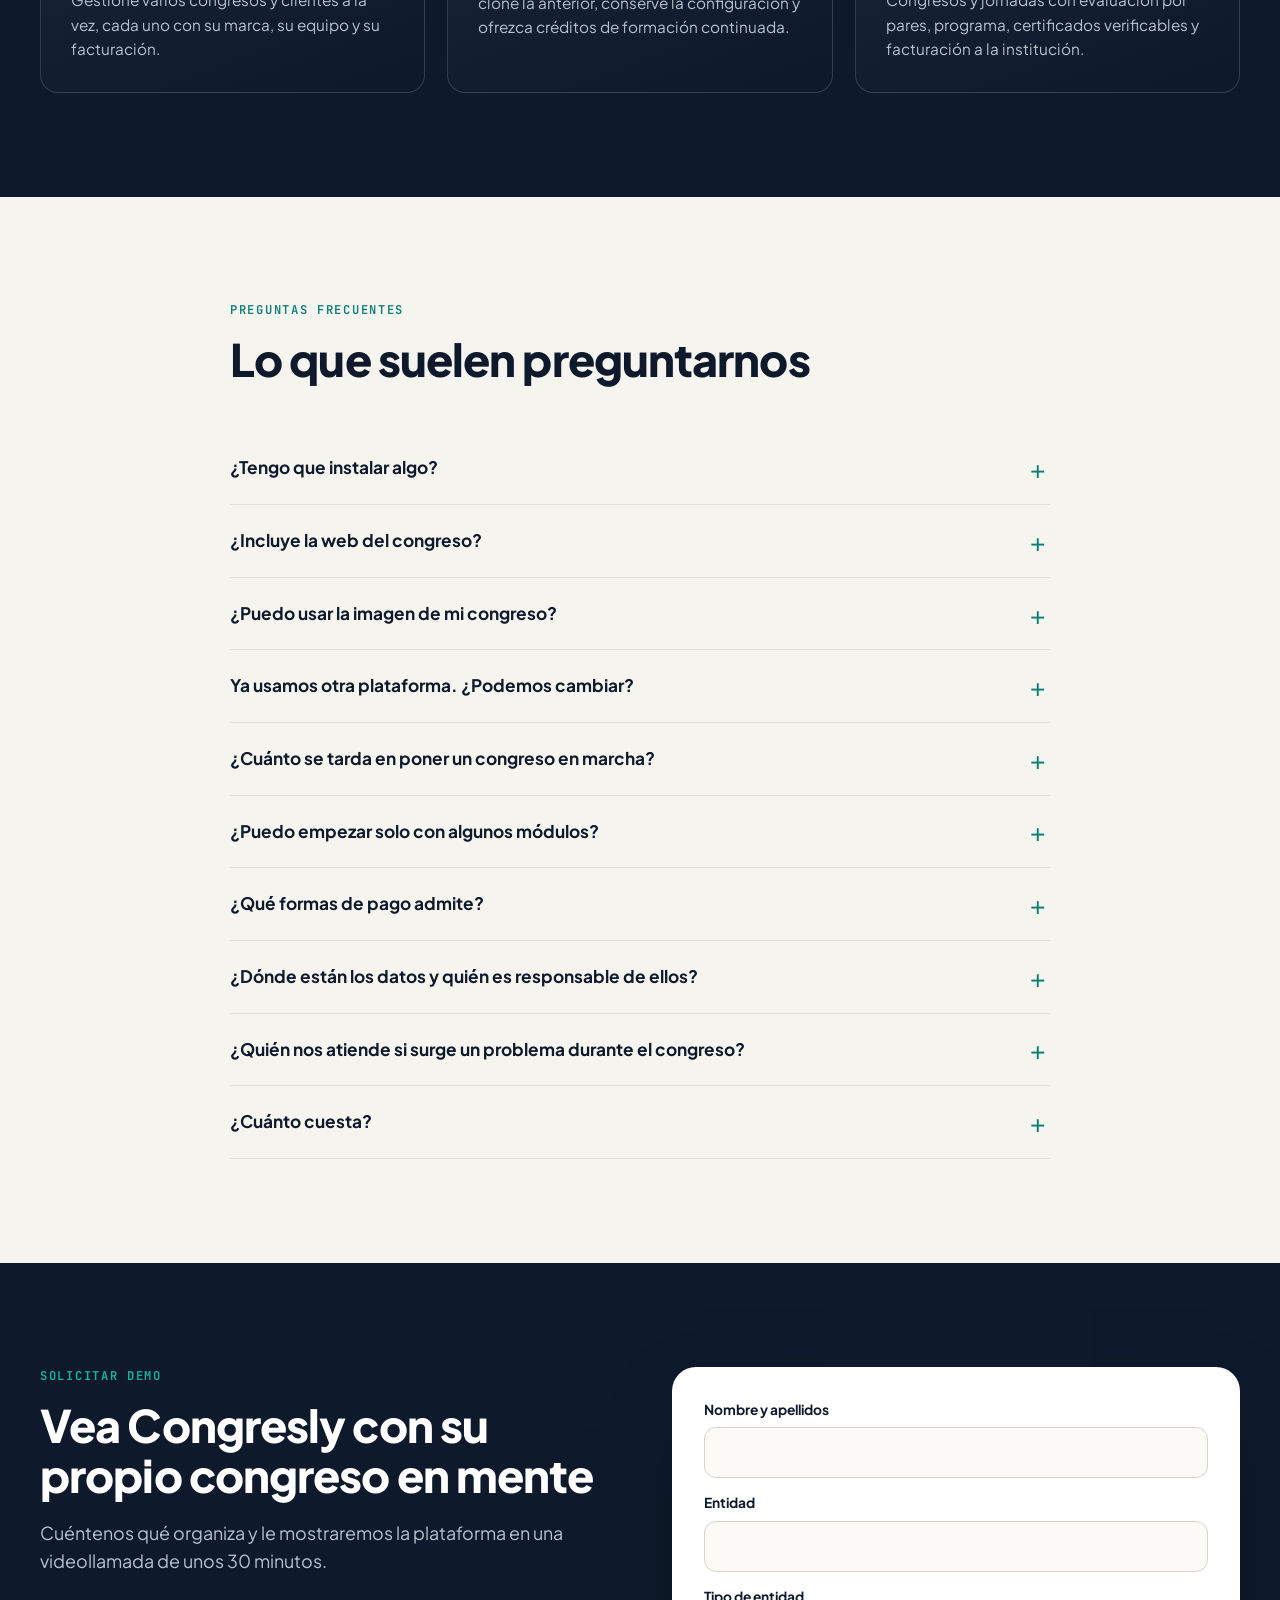
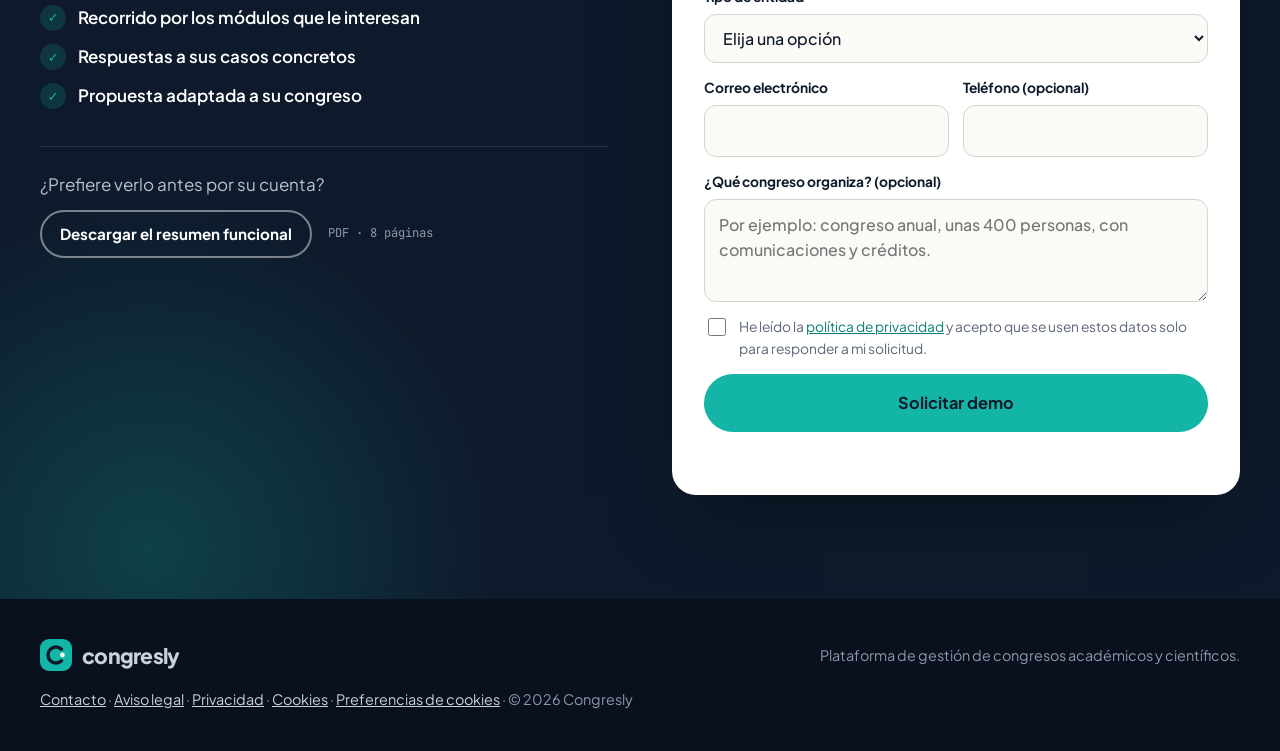
==== commit 4193f057: "Google Analytics con consentimiento previo y política de cookies al día Co-Authored-By: Claude Opus " ====
--- a/index.html
+++ b/index.html
@@ -25,7 +25,7 @@
 <link rel="preconnect" href="https://fonts.googleapis.com">
 <link rel="preconnect" href="https://fonts.gstatic.com" crossorigin>
 <link href="https://fonts.googleapis.com/css2?family=Plus+Jakarta+Sans:wght@400;500;600;700;800&family=JetBrains+Mono:wght@500;600&display=swap" rel="stylesheet">
-<link rel="stylesheet" href="estilos.css?v=20261104">
+<link rel="stylesheet" href="estilos.css?v=20261105">
 <script type="application/ld+json">
 {"@context":"https://schema.org","@type":"SoftwareApplication","name":"Congresly","applicationCategory":"BusinessApplication","operatingSystem":"Web","description":"Congresly reúne en una sola plataforma comunicaciones y evaluación, inscripciones, pagos, facturas, programa, acreditaciones QR, asistencia, encuestas, certificados y aula virtual. Solicite una demostración.","url":"https://www.congresly.com/"}
 </script>
@@ -686,7 +686,7 @@
       <span class="marca__nombre">congresly</span>
     </a>
     <p>Plataforma de gestión de congresos académicos y científicos.</p>
-    <p><a href="#demo">Contacto</a> · <a href="aviso-legal.html">Aviso legal</a> · <a href="privacidad.html">Privacidad</a> · <a href="cookies.html">Cookies</a> · © 2026 Congresly</p>
+    <p><a href="#demo">Contacto</a> · <a href="aviso-legal.html">Aviso legal</a> · <a href="privacidad.html">Privacidad</a> · <a href="cookies.html">Cookies</a> · <a href="#" data-cookies-abrir="1">Preferencias de cookies</a> · © 2026 Congresly</p>
   </div>
 </footer>
 
@@ -709,6 +709,7 @@
   </symbol>
 </svg>
 
-<script src="web.js?v=20261104" defer></script>
+<script src="web.js?v=20261105" defer></script>
+<script src="/cookies.js" defer></script>
 </body>
 </html>
